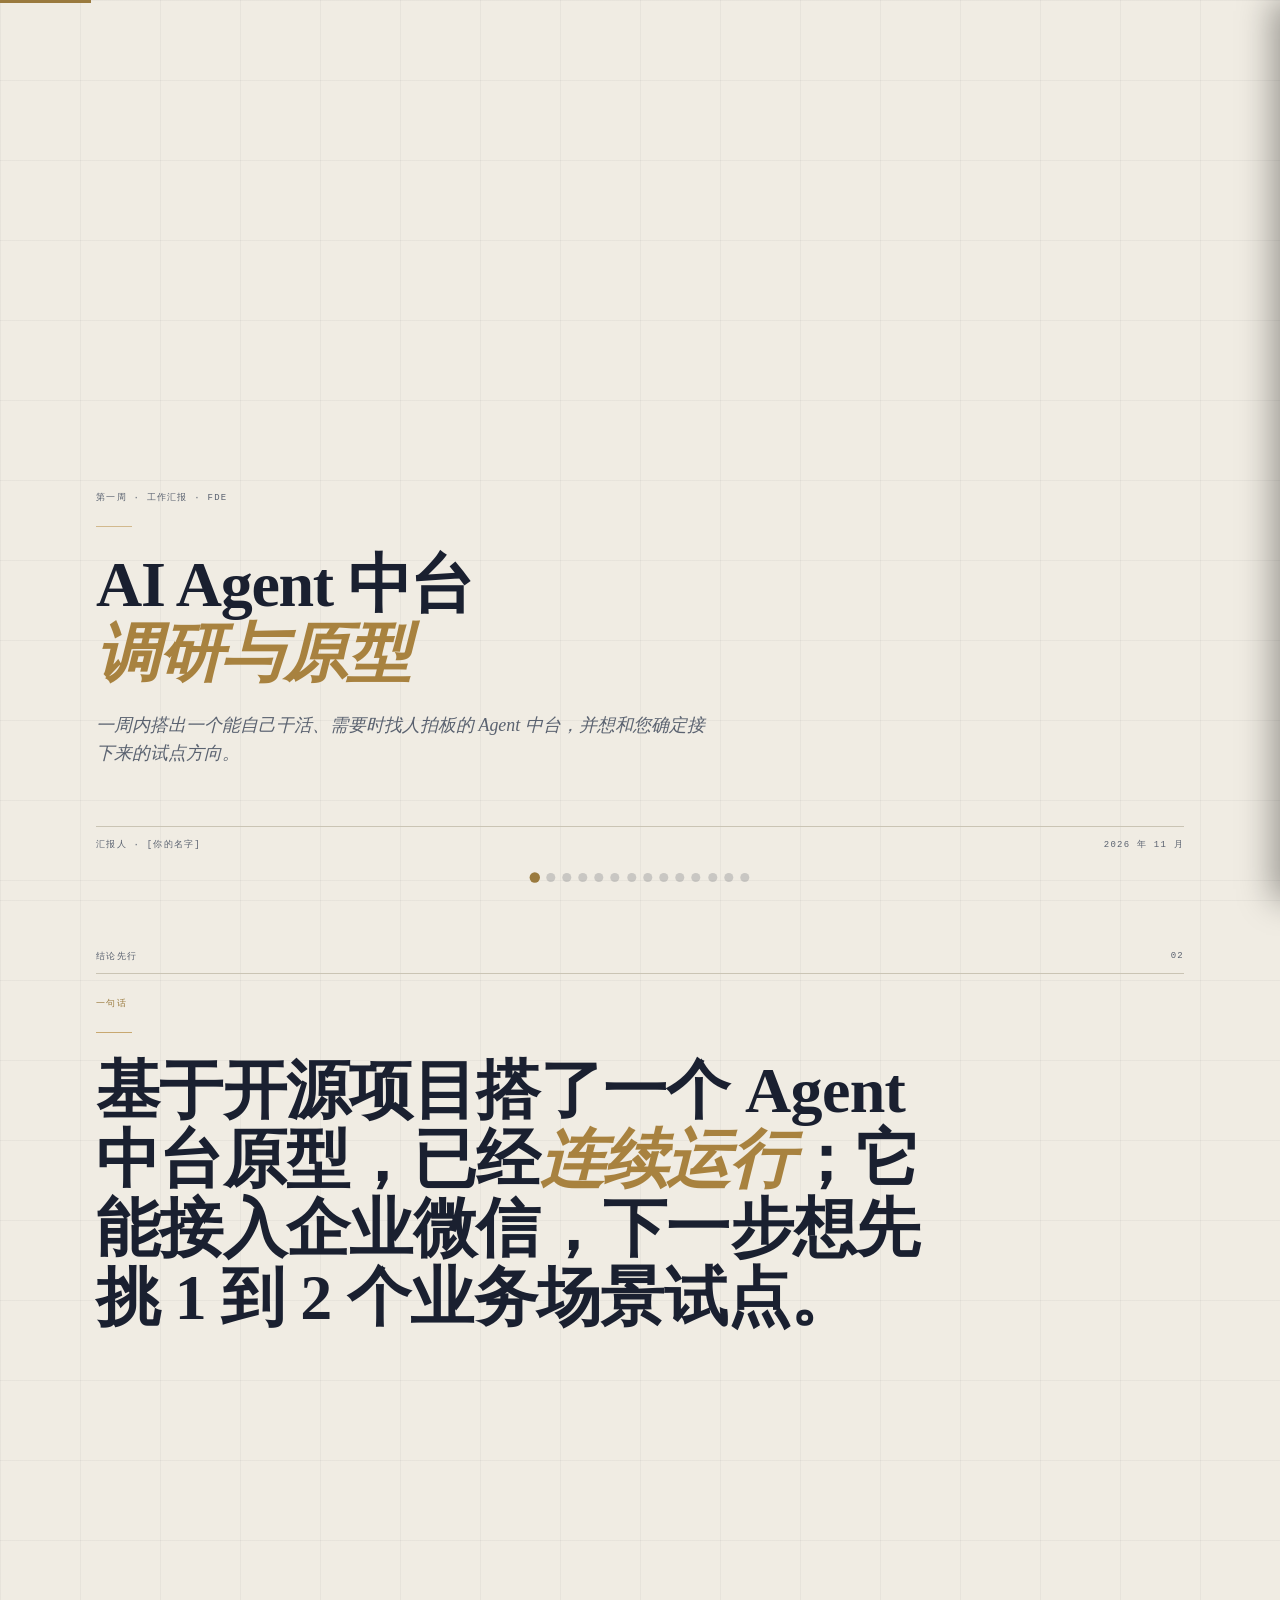
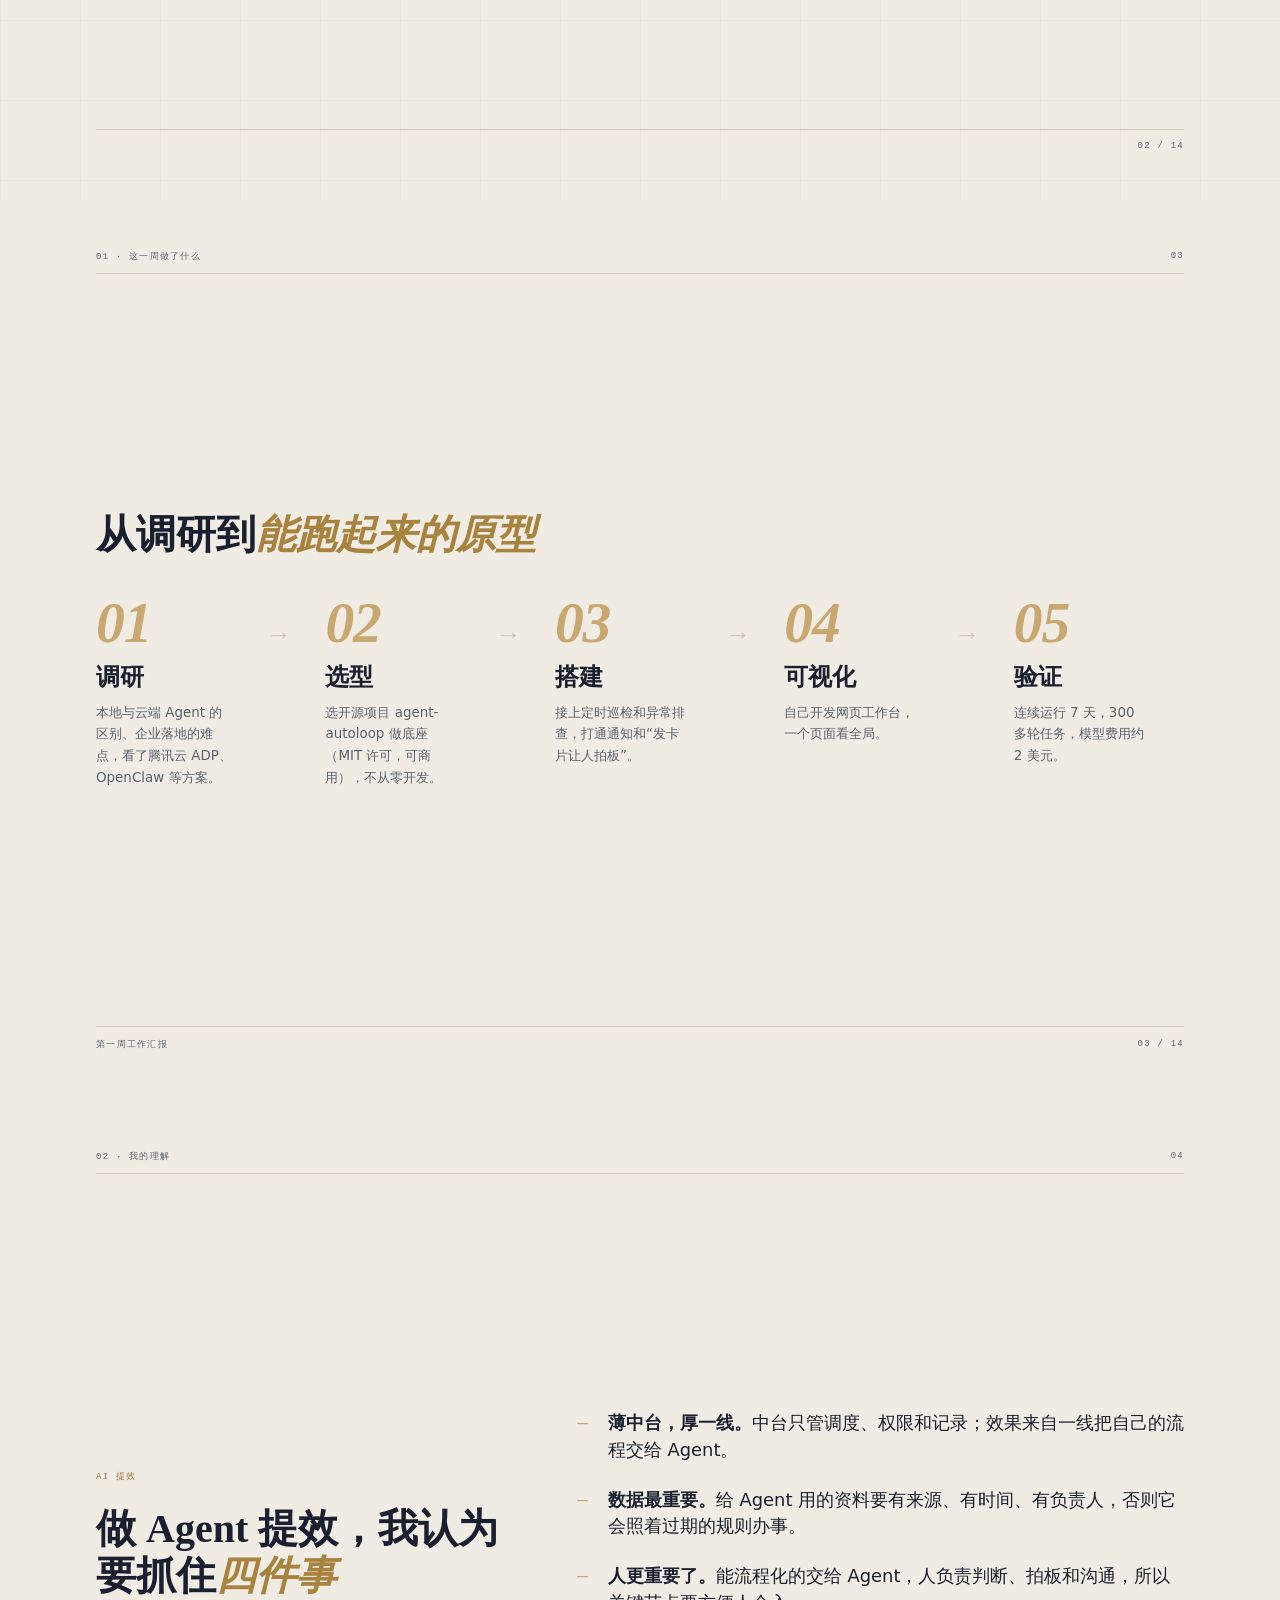
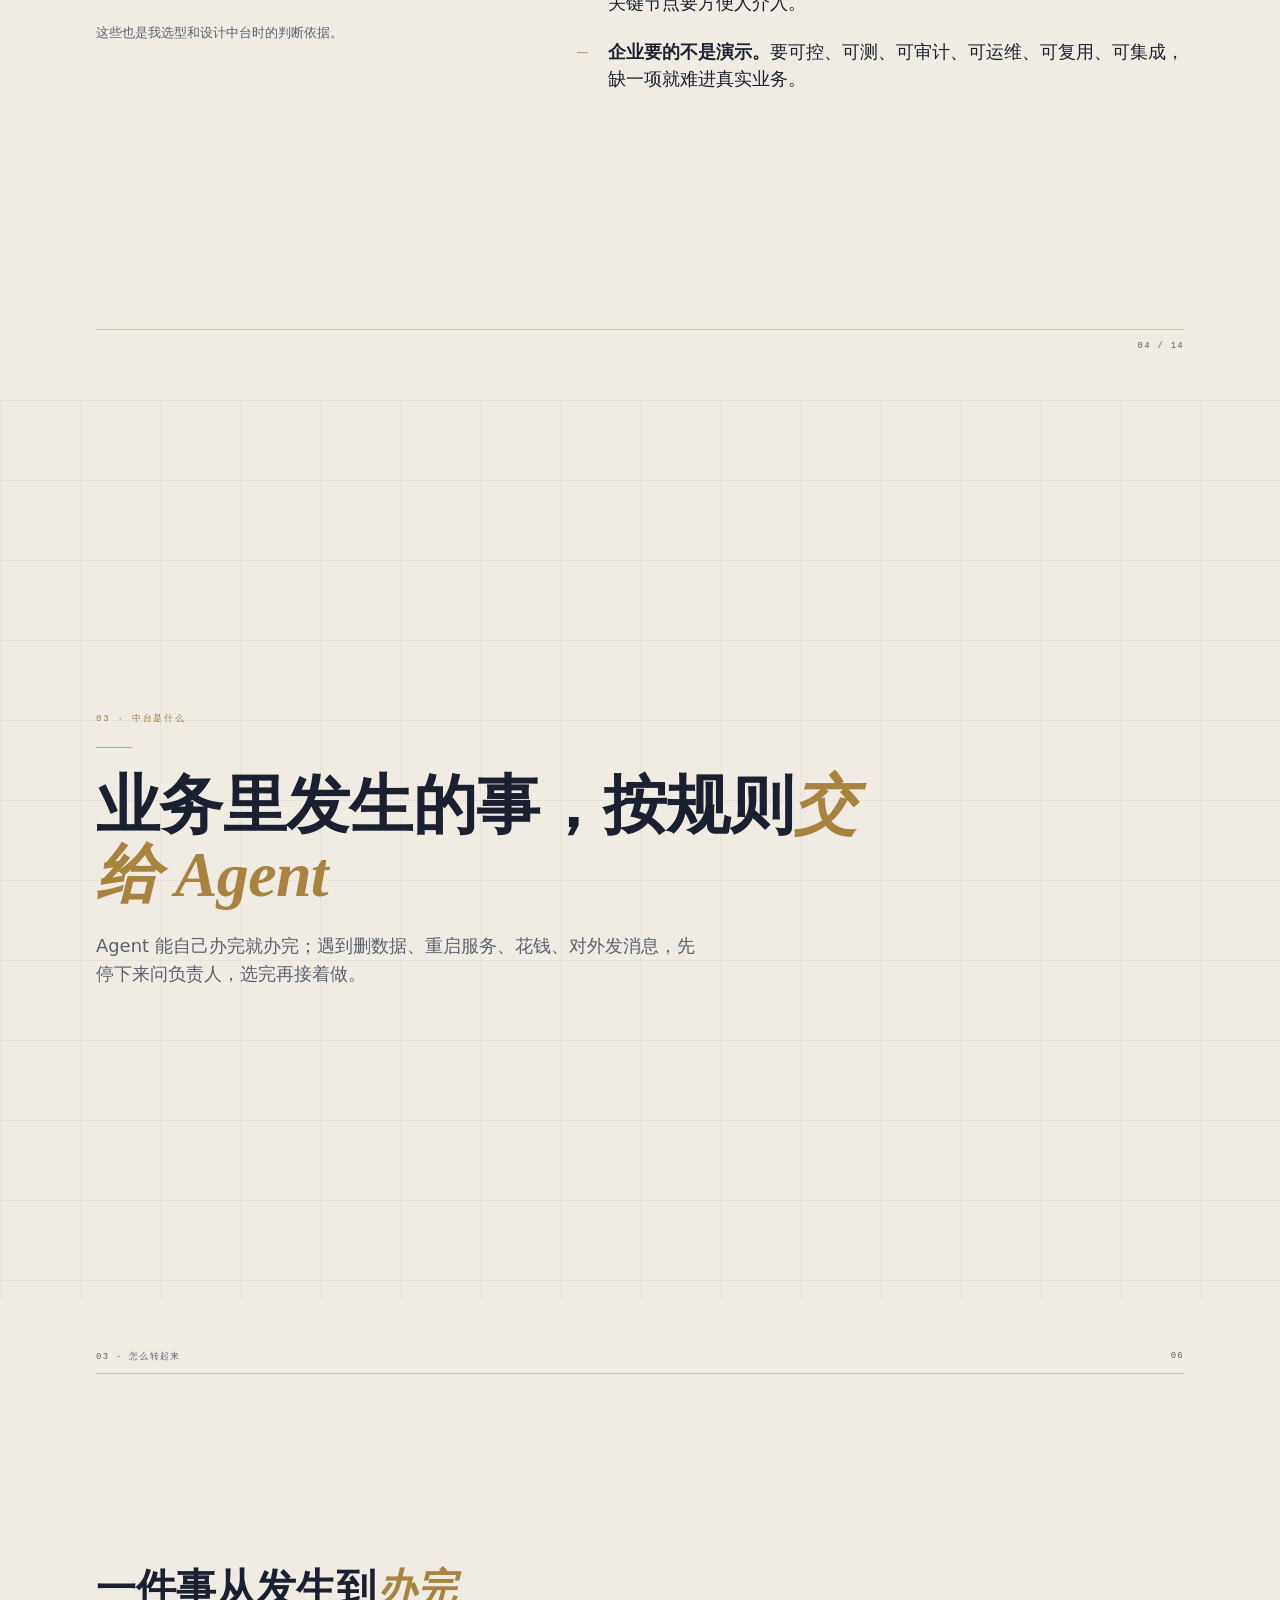
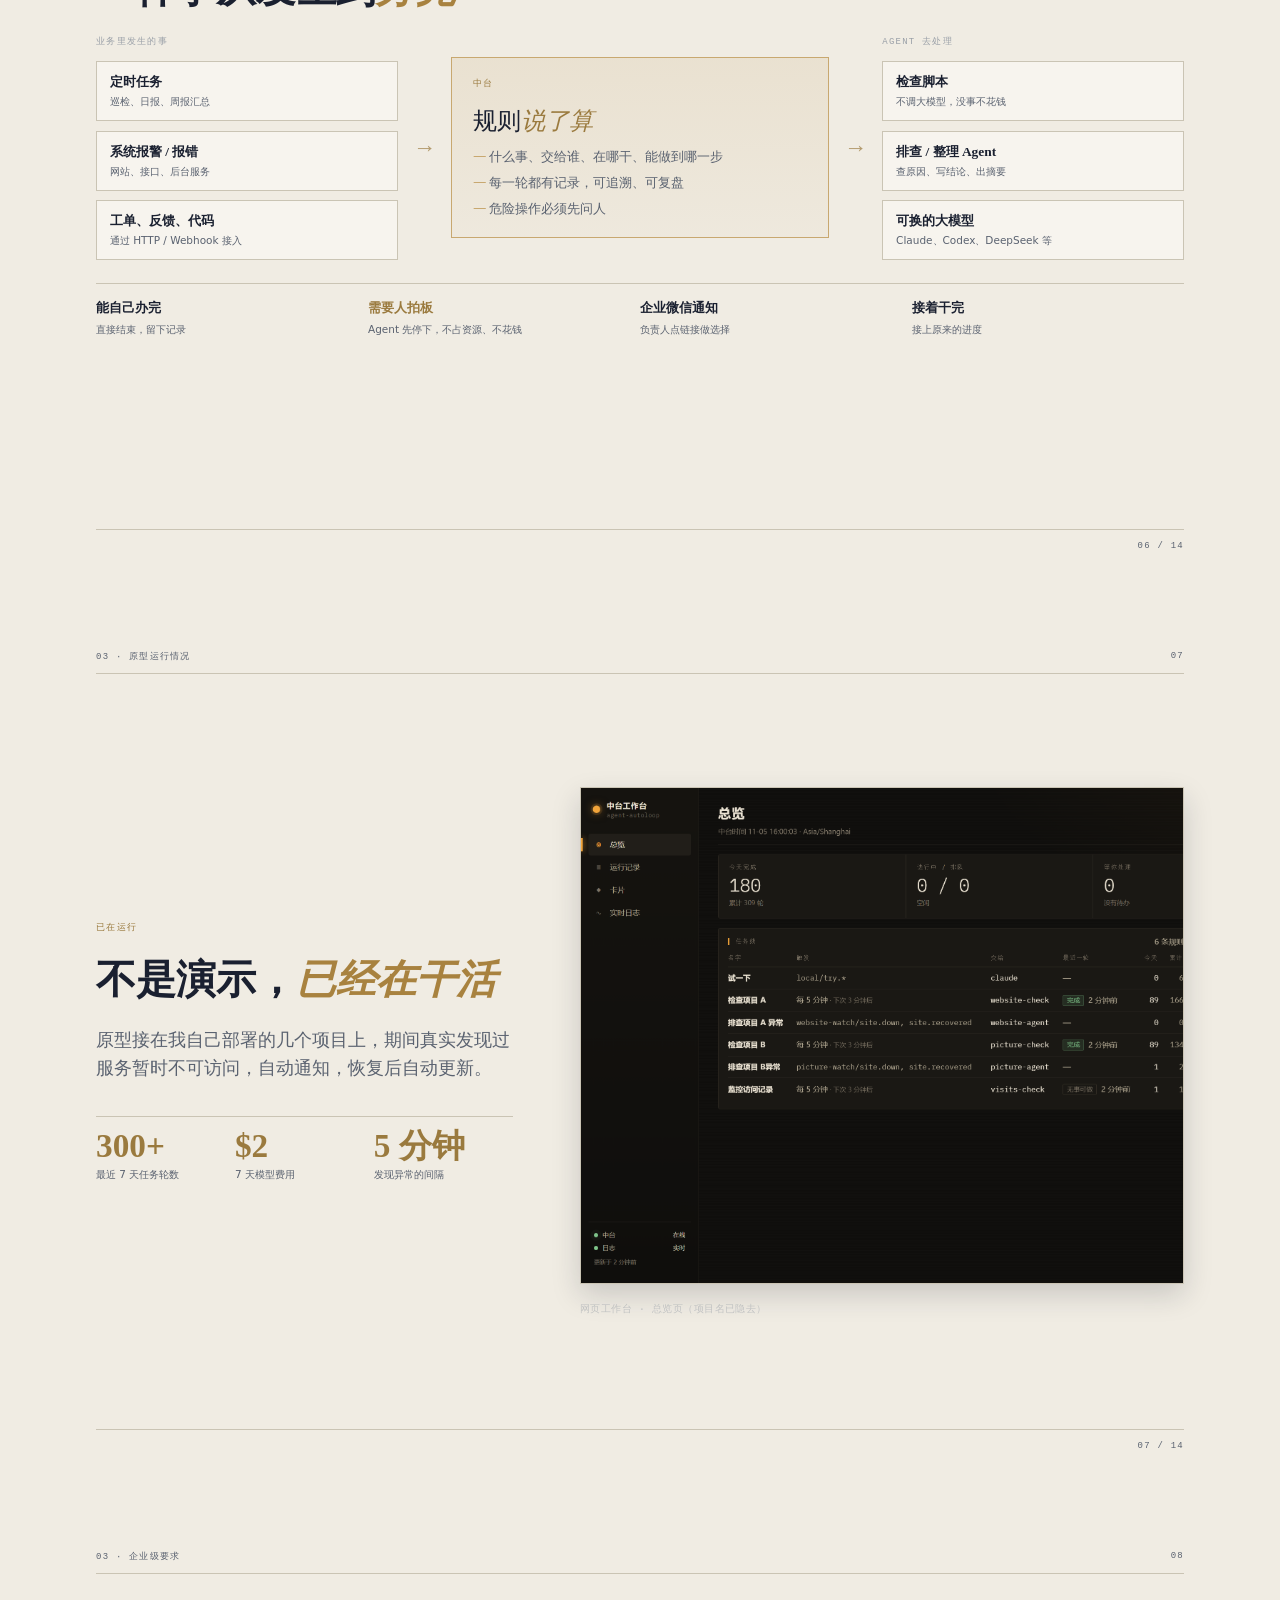
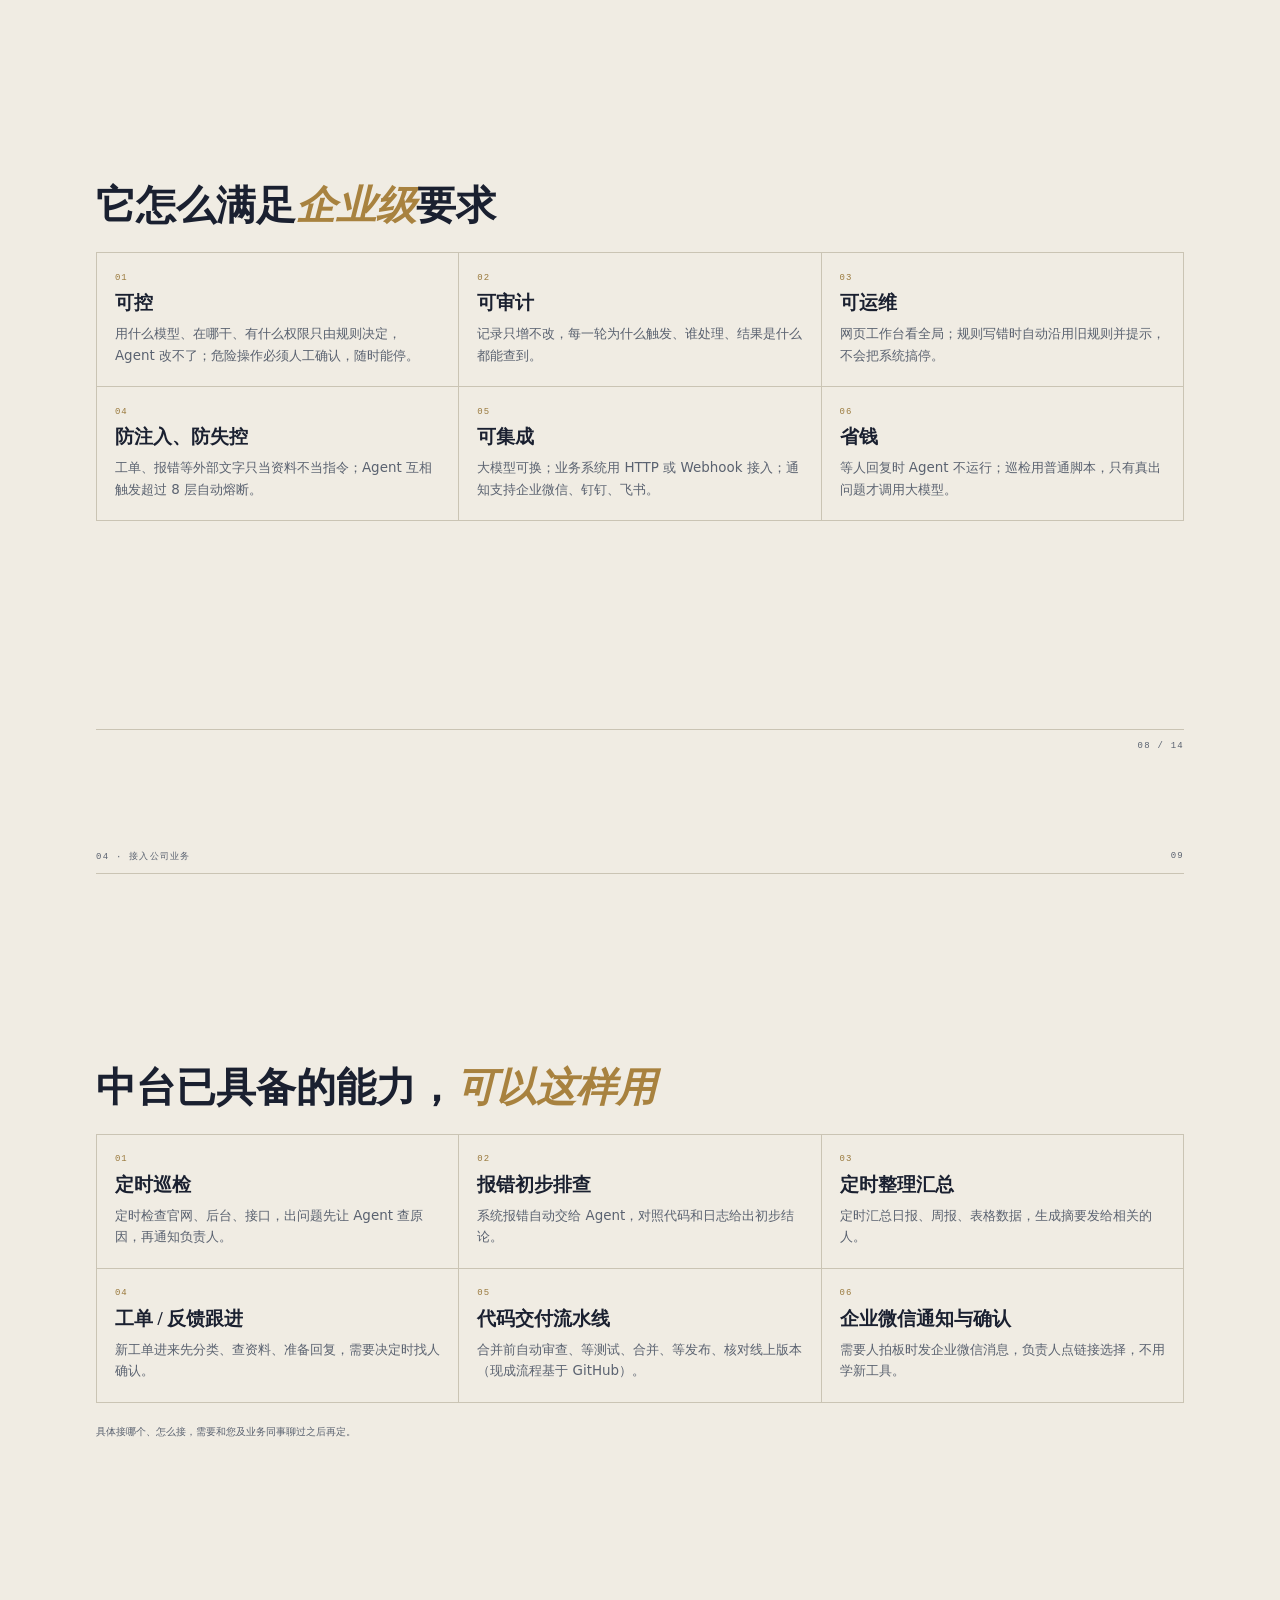
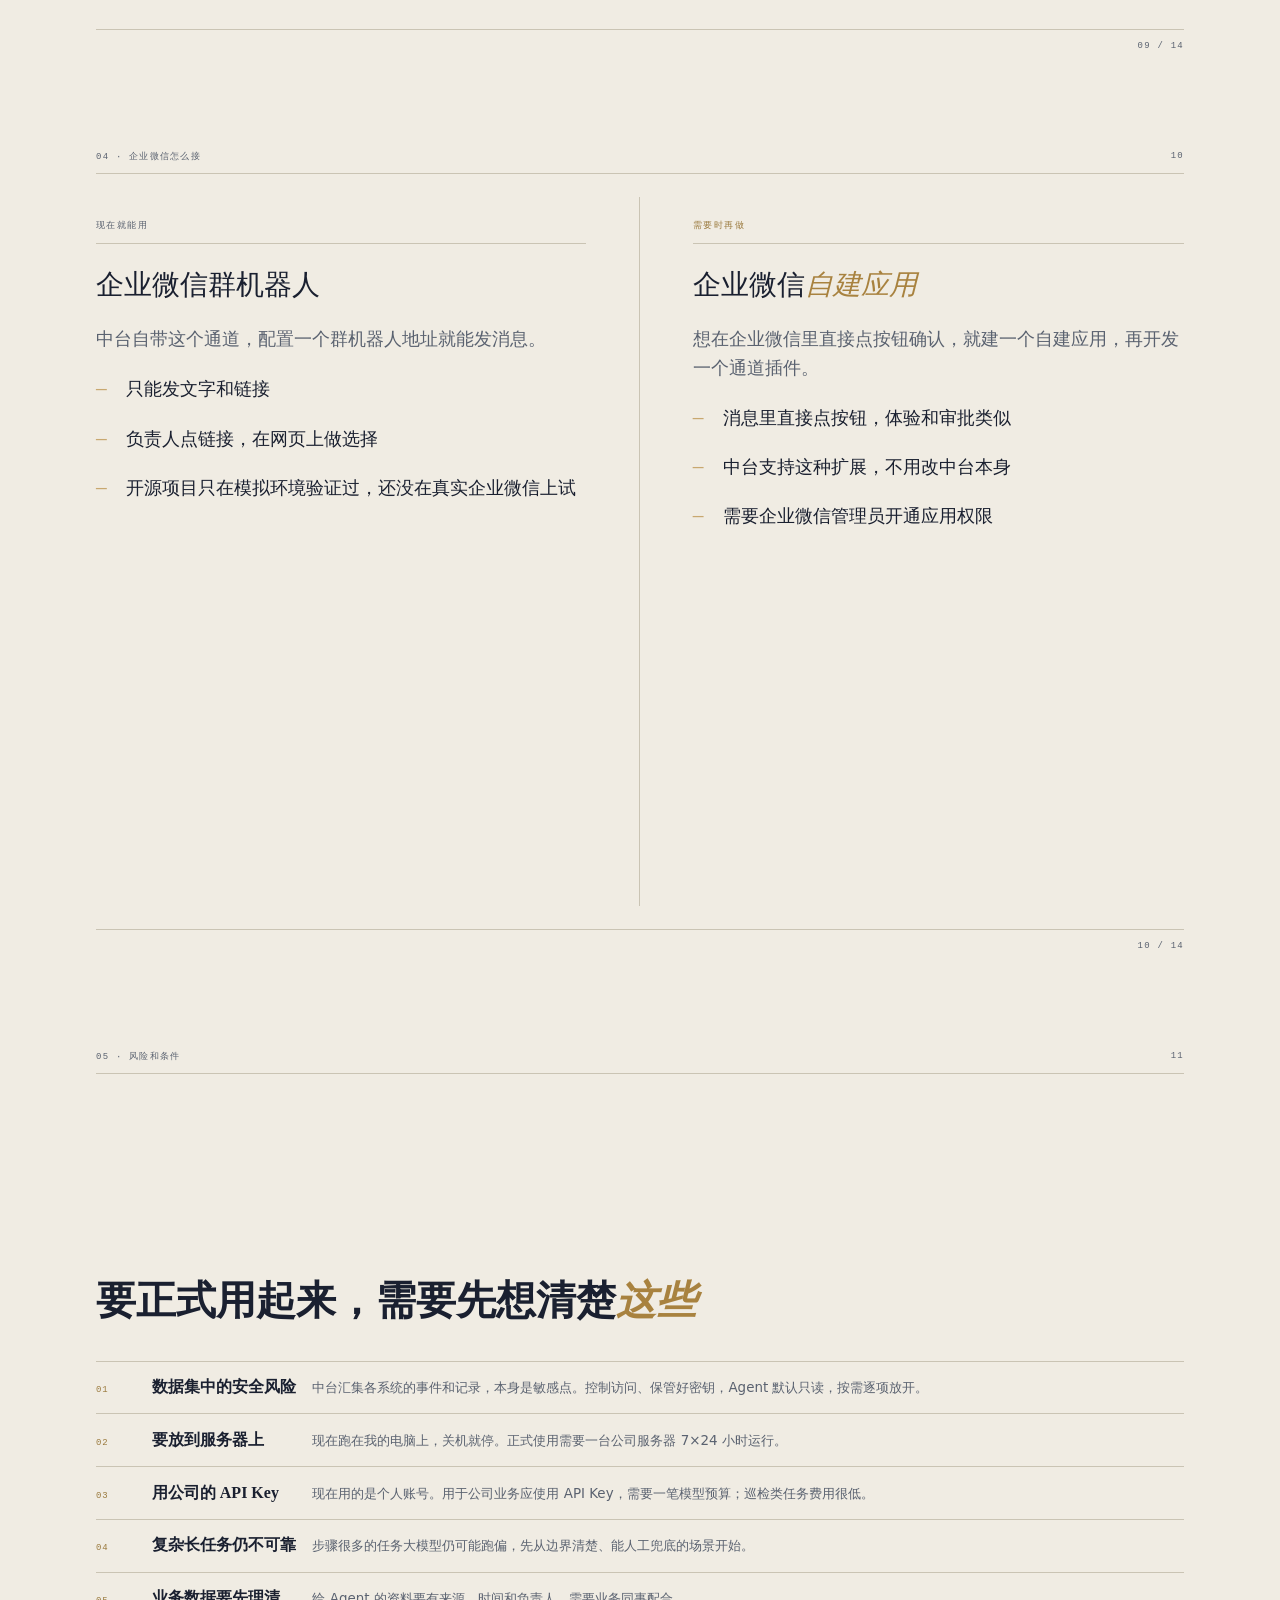
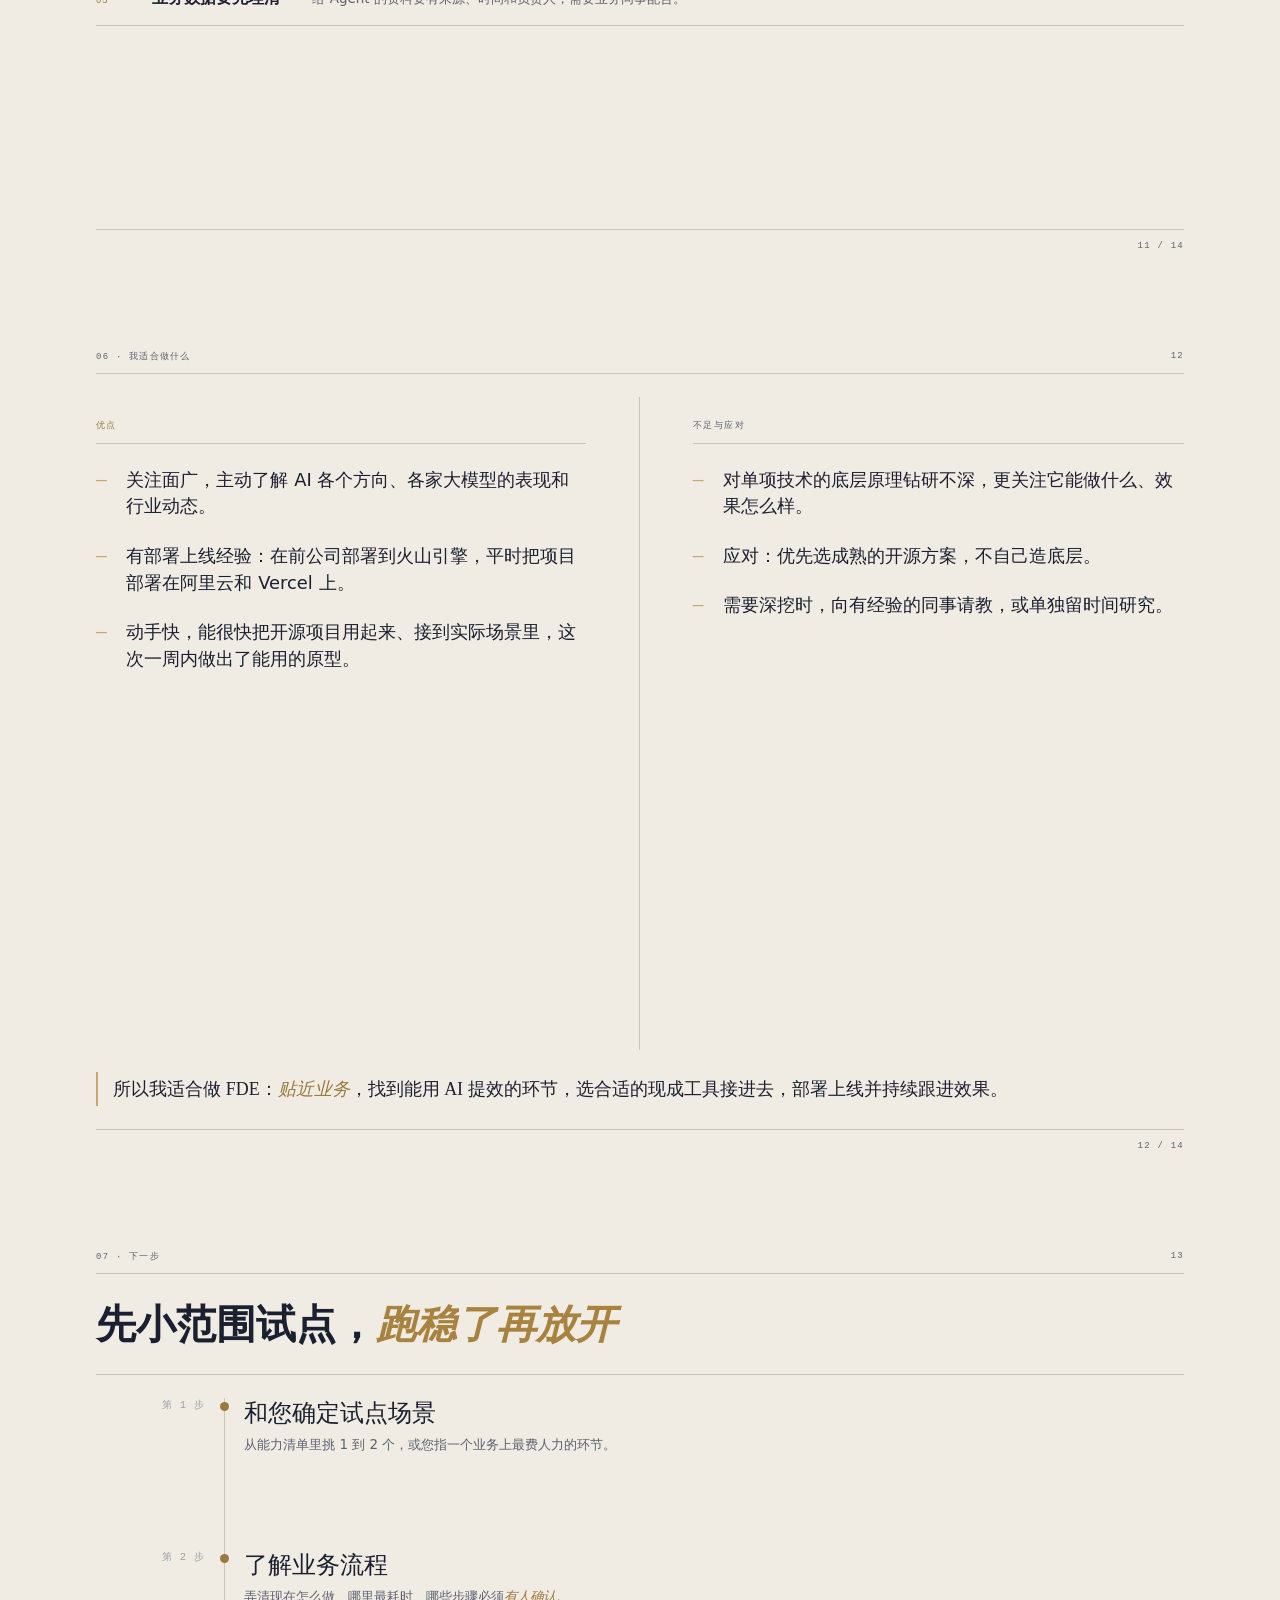
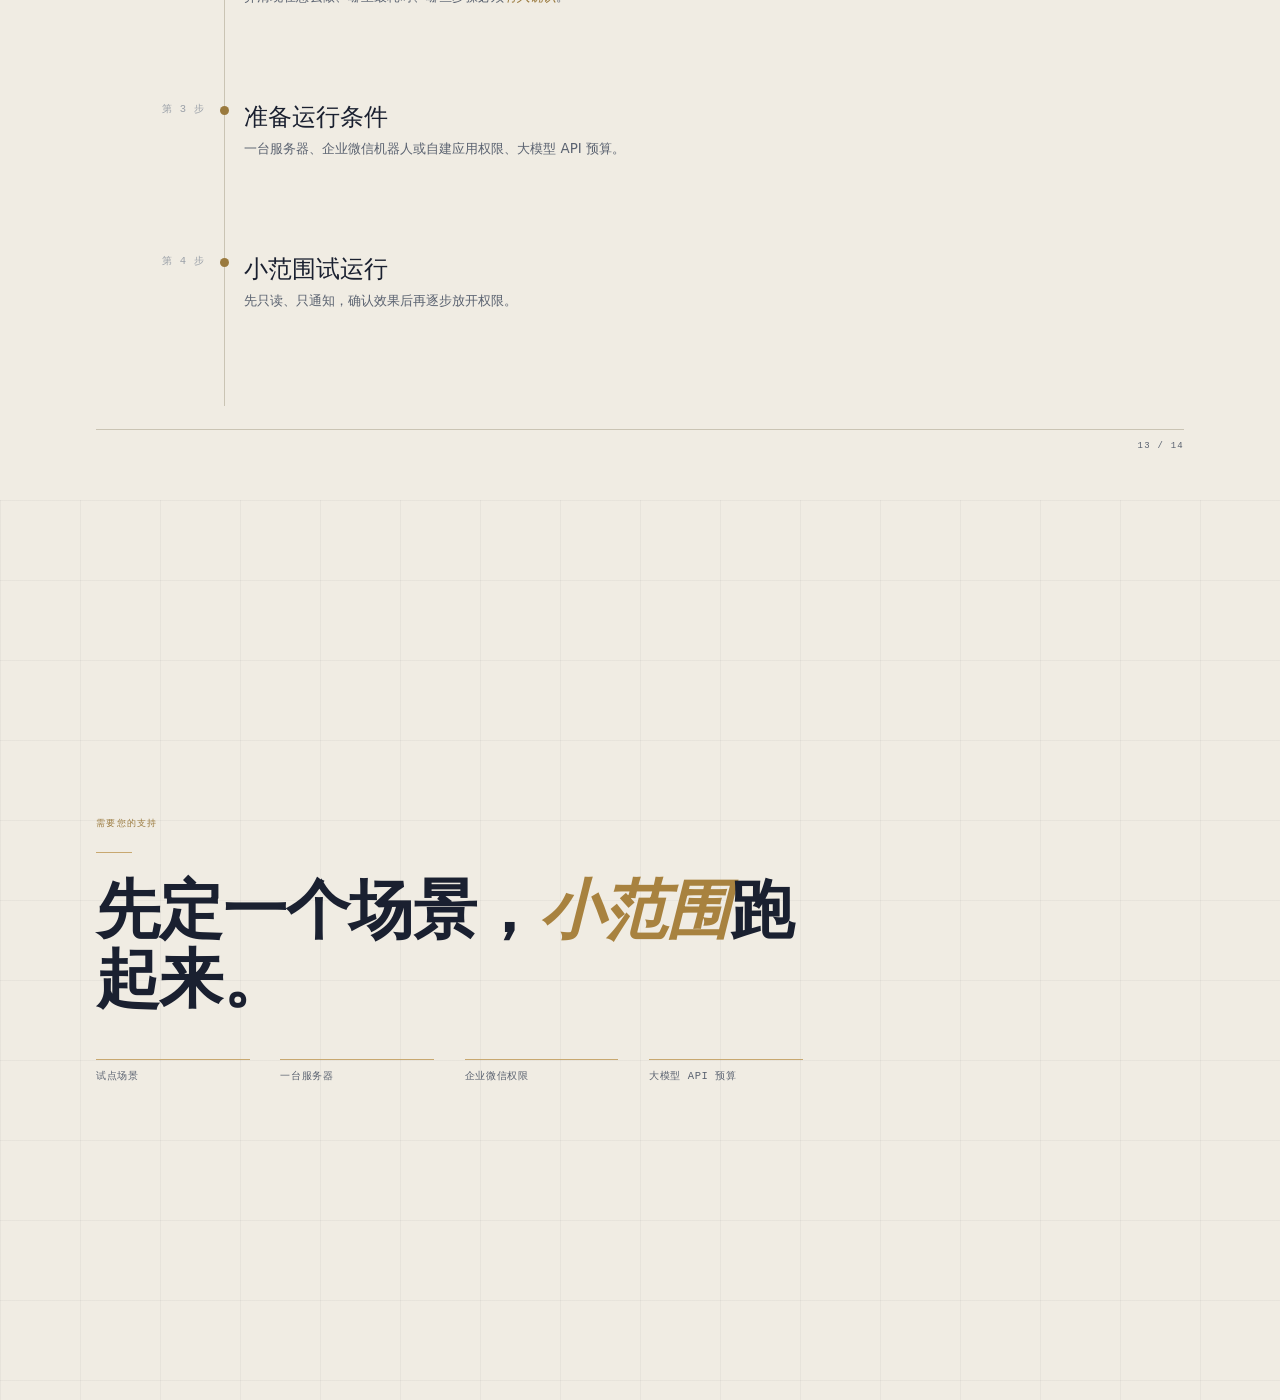
==== 2026-11-week1-agent-hub/index.html @ 01db87bb "第一周工作汇报：AI Agent 中台调研与原型 - 汇报幻灯片 14 页（Signal 风格、米白底），可在浏览器里直接编辑 - build.mjs 只读仓库内的模板和素材，按汇报目录生成 inde" ====
<!doctype html>
<html lang="zh-Hans" data-deck-id="week1-agent-hub-report" data-template-source="signal" data-template-edit-mode="slots" data-mobile-adaptation="desktop-default">
<head>

    <meta charset="UTF-8" />
    <meta name="viewport" content="width=device-width, initial-scale=1.0" />



    <!--
      Signal style uses four font families:
        1. Source Serif 4     — editorial serif for headlines, mixed roman + italic
        2. DM Sans            — clean grotesque for body, stats numbers
        3. IBM Plex Mono      — condensed mono labels, chrome, kickers
        4. Noto Serif SC / Noto Sans SC — Chinese fallbacks for every role
    -->


    <style>
      /* ╔══════════════════════════════════════════════════════════════════════╗
   ║  ZONE A · TOKENS  —  SIGNAL STYLE                                    ║
   ║                                                                      ║
   ║  Replace this block to change the visual style entirely.             ║
   ║  Every color, font, and size in this file reads from these vars.     ║
   ║  Never write raw hex values, font names, or px sizes outside here.   ║
   ╚══════════════════════════════════════════════════════════════════════╝ */
      :root {
        /* ── Palette ──────────────────────────────────────────────────────── */
        /* Dark navy: intelligence, authority, depth — the editorial tone */
        --c-bg: #1c2644;
        /* Slightly lighter navy for secondary dark surfaces */
        --c-bg-alt: #232f55;
        /* Warm cream: the light slide background, like aged paper */
        --c-bg-light: #f0ece3;
        /* Slightly cooler cream for secondary light surfaces */
        --c-bg-light-alt: #e6e0d4;

        /* Primary text on dark: warm off-white, never pure white */
        --c-fg: #e2dcd0;
        /* Secondary text on dark: muted blue-grey */
        --c-fg-2: #8a96a8;
        /* Tertiary / hint text on dark */
        --c-fg-3: #4e5a6e;
        /* Primary text on light: very dark navy near-black */
        --c-fg-light: #1a2030;
        /* Secondary text on light */
        --c-fg-light-2: #5a6270;
        /* Tertiary text on light */
        --c-fg-light-3: #9aa0a8;

        /* Accent: warm antique gold — the single hot colour; used for italic serif em */
        --c-accent: #c8a870;
        /* Dividers on dark: dark navy border */
        --c-border: #2e3d5c;
        /* Dividers on light: warm greige border */
        --c-border-light: #cac4b4;

        /* ── Typography ──────────────────────────────────────────────────── */
        /* Display + Heading: Source Serif 4 — editorial, authoritative.
           Mix roman and italic mid-sentence for the Signal look. */
        --f-display: "Source Serif 4", "Noto Serif SC", Georgia, serif;
        --f-heading: "Source Serif 4", "Noto Serif SC", Georgia, serif;
        /* Body: DM Sans — clean grotesque, steps back so the serif leads */
        --f-body: "DM Sans", "Noto Sans SC", system-ui, sans-serif;
        /* Mono: IBM Plex Mono — the condensed editorial timestamp */
        --f-mono: "IBM Plex Mono", "JetBrains Mono", monospace;

        /* ── Type Scale ───────────────────────────────────────────────────── */
        /* vw units keep all sizes proportional regardless of window width */
        --sz-display: 9.5vw; /* hero cover title — very large, commanding */
        --sz-h1: 5.2vw; /* chapter titles */
        --sz-h2: 3vw; /* slide headlines */
        --sz-h3: 1.9vw; /* sub-headlines, compare panel titles */
        --sz-lead: 1.4vw; /* lead paragraph */
        --sz-body: 1.05vw; /* body text, bullets */
        --sz-caption: 0.82vw; /* captions, footnotes */
        --sz-label: 0.7vw; /* chrome, kickers, tags, mono metadata */

        /* ── Spacing ─────────────────────────────────────────────────────── */
        --pad-x: 7.5vw; /* horizontal slide padding */
        --pad-y: 5.5vh; /* vertical slide padding */
        --gap-lg: 4vh; /* between major content sections */
        --gap-md: 2.5vh; /* between related elements */
        --gap-sm: 1.2vh; /* between tightly coupled elements */

        /* ── Motion ──────────────────────────────────────────────────────── */
        /* Slide pan: sharp in, sharp out — deliberate, not springy */
        --ease-slide: cubic-bezier(0.77, 0, 0.175, 1);
        --dur-slide: 0.85s;
        /* Element entrance: spring-y ease-out for content reveals */
        --ease-enter: cubic-bezier(0.16, 1, 0.3, 1);
        --dur-enter: 0.65s;
      }

      /* ╔══════════════════════════════════════════════════════════════════════╗
   ║  ZONE B · ENGINE — DO NOT MODIFY                                     ║
   ║                                                                      ║
   ║  Layout engine, transitions, animation system, navigation.           ║
   ║  Touching this breaks the mechanics.                                 ║
   ╚══════════════════════════════════════════════════════════════════════╝ */

      *,
      *::before,
      *::after {
        box-sizing: border-box;
        margin: 0;
        padding: 0;
      }
      html,
      body {
        width: 100%;
        height: 100%;
        overflow: hidden;
        background: var(--c-bg);
        -webkit-font-smoothing: antialiased;
      }

      /* Deck container — all slides sit side by side in one horizontal strip */
      #deck {
        display: flex;
        height: 100vh;
        transition: transform var(--dur-slide) var(--ease-slide);
        will-change: transform;
      }

      /* Slide base — each slide occupies exactly one full viewport */
      .slide {
        flex: 0 0 100vw;
        width: 100vw;
        height: 100vh;
        position: relative;
        padding: var(--pad-y) var(--pad-x);
        display: grid;
        grid-template-rows: auto 1fr auto;
        overflow: hidden;
      }
      .slide-body {
        min-height: 0;
      }

      /* Slide themes */
      .slide.dark {
        background: var(--c-bg);
        color: var(--c-fg);
      }
      .slide.light {
        background: var(--c-bg-light);
        color: var(--c-fg-light);
      }

      /* ── Animation system ─────────────────────────────────────────────── */
      /* Elements start invisible; become visible only when slide is active */
      [data-anim] {
        opacity: 0;
      }
      .slide.is-active [data-anim] {
        animation-duration: var(--dur-enter);
        animation-timing-function: var(--ease-enter);
        animation-fill-mode: forwards;
      }
      .slide.is-active [data-anim="fade-up"] {
        animation-name: kFadeUp;
      }
      .slide.is-active [data-anim="fade-in"] {
        animation-name: kFadeIn;
      }
      .slide.is-active [data-anim="reveal-right"] {
        animation-name: kRevealRight;
      }
      .slide.is-active [data-anim="reveal-left"] {
        animation-name: kRevealLeft;
      }
      .slide.is-active [data-anim="scale-in"] {
        animation-name: kScaleIn;
      }

      /* Staggered delays via data-delay attribute (0–6) */
      [data-delay="0"] {
        animation-delay: 0s;
      }
      [data-delay="1"] {
        animation-delay: 0.08s;
      }
      [data-delay="2"] {
        animation-delay: 0.18s;
      }
      [data-delay="3"] {
        animation-delay: 0.3s;
      }
      [data-delay="4"] {
        animation-delay: 0.44s;
      }
      [data-delay="5"] {
        animation-delay: 0.6s;
      }
      [data-delay="6"] {
        animation-delay: 0.78s;
      }

      @keyframes kFadeUp {
        from {
          opacity: 0;
          transform: translateY(28px);
        }
        to {
          opacity: 1;
          transform: none;
        }
      }
      @keyframes kFadeIn {
        from {
          opacity: 0;
        }
        to {
          opacity: 1;
        }
      }
      @keyframes kRevealRight {
        from {
          clip-path: inset(0 100% 0 0);
          opacity: 1;
        }
        to {
          clip-path: inset(0 0% 0 0);
          opacity: 1;
        }
      }
      @keyframes kRevealLeft {
        from {
          clip-path: inset(0 0 0 100%);
          opacity: 1;
        }
        to {
          clip-path: inset(0 0 0 0%);
          opacity: 1;
        }
      }
      @keyframes kScaleIn {
        from {
          opacity: 0;
          transform: scale(0.94);
        }
        to {
          opacity: 1;
          transform: none;
        }
      }

      /* ── Navigation UI ───────────────────────────────────────────────── */
      #nav-dots {
        position: fixed;
        bottom: 24px;
        left: 50%;
        transform: translateX(-50%);
        display: flex;
        gap: 7px;
        z-index: 100;
      }
      .nav-dot {
        width: 5px;
        height: 5px;
        border-radius: 50%;
        border: none;
        background: rgba(255, 255, 255, 0.22);
        cursor: pointer;
        transition:
          background 0.3s,
          transform 0.3s;
        padding: 0;
      }
      .nav-dot.is-active {
        background: rgba(255, 255, 255, 0.8);
        transform: scale(1.4);
      }

      #slide-counter {
        position: fixed;
        bottom: 20px;
        right: 28px;
        font-family: var(--f-mono);
        font-size: 10px;
        letter-spacing: 0.12em;
        color: rgba(255, 255, 255, 0.25);
        z-index: 100;
        user-select: none;
      }

      /* ╔══════════════════════════════════════════════════════════════════════╗
   ║  ZONE C · TYPOGRAPHY                                                 ║
   ╚══════════════════════════════════════════════════════════════════════╝ */

      .display {
        font-family: var(--f-display);
        font-size: var(--sz-display);
        font-weight: 700;
        line-height: 0.96;
        letter-spacing: -0.02em;
      }
      .h1 {
        font-family: var(--f-heading);
        font-size: var(--sz-h1);
        font-weight: 600;
        line-height: 1.08;
        letter-spacing: -0.01em;
      }
      .h2 {
        font-family: var(--f-heading);
        font-size: var(--sz-h2);
        font-weight: 600;
        line-height: 1.18;
      }
      .h3 {
        font-family: var(--f-heading);
        font-size: var(--sz-h3);
        font-weight: 500;
        line-height: 1.3;
      }
      .lead {
        font-family: var(--f-body);
        font-size: var(--sz-lead);
        font-weight: 400;
        line-height: 1.58;
      }
      .body {
        font-family: var(--f-body);
        font-size: var(--sz-body);
        font-weight: 400;
        line-height: 1.65;
      }
      .caption {
        font-family: var(--f-body);
        font-size: var(--sz-caption);
        font-weight: 400;
        line-height: 1.5;
      }
      .label {
        font-family: var(--f-mono);
        font-size: var(--sz-label);
        font-weight: 500;
        letter-spacing: 0.14em;
        text-transform: uppercase;
      }

      /* Signal signature: italic serif in accent gold for em tags inside headings */
      .display em,
      .h1 em,
      .h2 em,
      .h3 em {
        font-style: italic;
        color: var(--c-accent);
      }
      .lead em {
        font-style: italic;
        color: var(--c-accent);
        font-family: var(--f-heading);
      }

      .dark .muted {
        color: var(--c-fg-2);
      }
      .light .muted {
        color: var(--c-fg-light-2);
      }
      .accent {
        color: var(--c-accent);
      }

      /* ╔══════════════════════════════════════════════════════════════════════╗
   ║  ZONE D · CHROME + GRID TEXTURE                                      ║
   ╚══════════════════════════════════════════════════════════════════════╝ */

      /* Subtle grid overlay — the Signal visual fingerprint */
      .slide.dark::before {
        content: "";
        position: absolute;
        inset: 0;
        background-image:
          linear-gradient(rgba(255, 255, 255, 0.03) 1px, transparent 1px),
          linear-gradient(90deg, rgba(255, 255, 255, 0.03) 1px, transparent 1px);
        background-size: 80px 80px;
        pointer-events: none;
        z-index: 0;
      }
      .slide.dark > * {
        position: relative;
        z-index: 1;
      }

      /* Chrome (top bar) and footer */
      .slide-chrome,
      .slide-foot {
        display: flex;
        justify-content: space-between;
        align-items: center;
      }
      .slide-chrome {
        padding-bottom: var(--gap-sm);
        border-bottom: 1px solid var(--c-border);
        margin-bottom: var(--gap-md);
      }
      .slide-foot {
        padding-top: var(--gap-sm);
        border-top: 1px solid var(--c-border);
        margin-top: var(--gap-md);
      }
      .light .slide-chrome,
      .light .slide-foot {
        border-color: var(--c-border-light);
      }

      /* Special layouts that don't use chrome/foot */
      .slide--cover .slide-chrome,
      .slide--cover .slide-foot,
      .slide--chapter .slide-chrome,
      .slide--chapter .slide-foot,
      .slide--quote .slide-chrome,
      .slide--quote .slide-foot,
      .slide--end .slide-chrome,
      .slide--end .slide-foot {
        display: none;
      }

      /* ╔══════════════════════════════════════════════════════════════════════╗
   ║  ZONE E · LAYOUT PATTERNS                                            ║
   ╚══════════════════════════════════════════════════════════════════════╝ */

      /* 1. COVER ─────────────────────────────────────────────────────────── */
      .slide--cover {
        display: flex;
        flex-direction: column;
        justify-content: flex-end;
      }
      .cover-body {
        display: flex;
        flex-direction: column;
        flex: 1;
        justify-content: flex-end;
        gap: var(--gap-md);
      }
      .cover-meta {
        display: flex;
        justify-content: space-between;
        align-items: flex-end;
        margin-top: var(--gap-lg);
        padding-top: var(--gap-sm);
        border-top: 1px solid var(--c-border);
      }
      .light .cover-meta {
        border-color: var(--c-border-light);
      }

      /* 2. CHAPTER ────────────────────────────────────────────────────────── */
      .slide--chapter {
        display: flex;
        flex-direction: column;
        justify-content: center;
      }
      .chapter-num {
        font-family: var(--f-mono);
        font-size: var(--sz-label);
        letter-spacing: 0.2em;
        text-transform: uppercase;
        color: var(--c-accent);
        margin-bottom: var(--gap-md);
      }
      .chapter-rule {
        width: 36px;
        height: 1px;
        background: var(--c-accent);
        margin-bottom: var(--gap-md);
      }

      /* 3. STATEMENT ──────────────────────────────────────────────────────── */
      .slide--statement .statement-body {
        display: flex;
        flex-direction: column;
        justify-content: center;
        gap: var(--gap-md);
      }

      /* 4. SPLIT ──────────────────────────────────────────────────────────── */
      .slide--split .slide-body {
        display: grid;
        grid-template-columns: 1fr 1fr;
        gap: calc(var(--pad-x) * 0.7);
        align-items: center;
      }
      .split-text {
        display: flex;
        flex-direction: column;
        gap: var(--gap-md);
      }
      .split-image {
        display: flex;
        flex-direction: column;
        gap: var(--gap-sm);
      }
      .split-image img {
        width: 100%;
        height: 55vh;
        object-fit: cover;
        display: block;
      }

      /* 5. STATS ───────────────────────────────────────────────────────────── */
      .slide--stats .slide-body {
        display: flex;
        flex-direction: column;
        justify-content: center;
        gap: var(--gap-lg);
      }
      .stats-grid {
        display: grid;
        grid-template-columns: repeat(3, 1fr);
        gap: 0;
      }
      .stats-grid.cols-4 {
        grid-template-columns: repeat(4, 1fr);
      }
      .stat-card {
        display: flex;
        flex-direction: column;
        gap: var(--gap-sm);
        padding: var(--gap-md) var(--gap-md) var(--gap-md) 0;
        border-top: 1px solid var(--c-border);
      }
      .light .stat-card {
        border-color: var(--c-border-light);
      }
      .stat-value {
        font-family: var(--f-display);
        font-size: 5.5vw;
        font-weight: 600;
        line-height: 1;
        color: var(--c-accent);
        letter-spacing: -0.02em;
      }
      .stat-label {
        font-family: var(--f-body);
        font-size: var(--sz-body);
        line-height: 1.5;
      }
      .stat-note {
        font-family: var(--f-mono);
        font-size: var(--sz-caption);
        letter-spacing: 0.05em;
        color: var(--c-fg-3);
      }
      .light .stat-note {
        color: var(--c-fg-light-3);
      }

      /* 6. QUOTE ───────────────────────────────────────────────────────────── */
      .slide--quote {
        display: flex;
        flex-direction: column;
        justify-content: center;
        padding: calc(var(--pad-y) * 1.2) calc(var(--pad-x) * 1.1);
      }
      .quote-mark {
        font-family: var(--f-display);
        font-size: 8vw;
        line-height: 0.6;
        color: var(--c-accent);
        margin-bottom: var(--gap-md);
        font-weight: 300;
      }
      .quote-text {
        font-family: var(--f-display);
        font-size: 3.6vw;
        font-weight: 400;
        line-height: 1.28;
        letter-spacing: -0.01em;
        max-width: 78%;
        margin-bottom: var(--gap-lg);
        font-style: italic;
      }
      .quote-attr {
        display: flex;
        flex-direction: column;
        gap: 0.4vh;
      }

      /* 7. LIST ────────────────────────────────────────────────────────────── */
      .slide--list .slide-body {
        display: grid;
        grid-template-columns: 2fr 3fr;
        gap: calc(var(--pad-x) * 0.8);
        align-items: center;
      }
      .list-head {
        display: flex;
        flex-direction: column;
        gap: var(--gap-md);
        padding-top: var(--gap-sm);
      }
      .bullet-list {
        list-style: none;
        display: flex;
        flex-direction: column;
        gap: var(--gap-md);
      }
      .bullet-list li {
        display: grid;
        grid-template-columns: 1.2em 1fr;
        gap: 0.5em;
        font-family: var(--f-body);
        font-size: var(--sz-lead);
        line-height: 1.5;
      }
      .bullet-list li::before {
        content: "—";
        color: var(--c-accent);
        font-family: var(--f-mono);
      }
      .dark .bullet-list li {
        color: var(--c-fg);
      }
      .light .bullet-list li {
        color: var(--c-fg-light);
      }

      /* 8. COMPARE ─────────────────────────────────────────────────────────── */
      .slide--compare .slide-body {
        display: grid;
        grid-template-columns: 1fr 1fr;
        height: 100%;
      }
      .compare-panel {
        display: flex;
        flex-direction: column;
        gap: var(--gap-md);
        padding: var(--gap-md) 0;
      }
      .compare-panel.left {
        padding-right: calc(var(--pad-x) * 0.55);
        border-right: 1px solid var(--c-border);
      }
      .compare-panel.right {
        padding-left: calc(var(--pad-x) * 0.55);
      }
      .light .compare-panel.left {
        border-color: var(--c-border-light);
      }
      .compare-label {
        font-family: var(--f-mono);
        font-size: var(--sz-label);
        letter-spacing: 0.16em;
        text-transform: uppercase;
        padding-bottom: var(--gap-sm);
        border-bottom: 1px solid var(--c-border);
      }
      .compare-label.after {
        color: var(--c-accent);
      }
      .light .compare-label {
        border-color: var(--c-border-light);
      }

      /* 9. END ─────────────────────────────────────────────────────────────── */
      .slide--end {
        display: flex;
        flex-direction: column;
        justify-content: center;
        gap: var(--gap-md);
      }

      /* 10. EDITORIAL — Editorial newsletter style ─────────────────── */
      .slide--editorial {
        grid-template-rows: auto auto auto 1fr auto;
      }
      .editorial-stamp {
        font-family: var(--f-mono);
        font-size: var(--sz-label);
        letter-spacing: 0.22em;
        color: var(--c-fg-3);
      }
      .editorial-stamp .accent {
        color: var(--c-accent);
      }
      .editorial-hl {
        font-family: var(--f-heading);
        font-size: 2.75vw;
        font-weight: 600;
        line-height: 1.2;
        padding-bottom: var(--gap-md);
        border-bottom: 1px solid var(--c-border);
      }
      .editorial-hl em {
        font-style: italic;
        color: var(--c-accent);
      }
      .light .editorial-hl {
        border-color: var(--c-border-light);
      }

      /* Two-column layout */
      .editorial-cols {
        display: grid;
        grid-template-columns: 1.15fr 0.85fr;
        gap: 0;
        min-height: 0;
      }
      .editorial-col-left {
        padding-right: calc(var(--pad-x) * 0.38);
        border-right: 1px solid var(--c-border);
        display: flex;
        flex-direction: column;
      }
      .editorial-col-right {
        padding-left: calc(var(--pad-x) * 0.38);
        display: flex;
        flex-direction: column;
        gap: var(--gap-md);
      }
      .light .editorial-col-left {
        border-color: var(--c-border-light);
      }
      .editorial-col-head {
        font-family: var(--f-mono);
        font-size: var(--sz-label);
        letter-spacing: 0.18em;
        color: var(--c-fg-3);
        padding-bottom: var(--gap-sm);
        border-bottom: 1px solid var(--c-border);
        margin-bottom: var(--gap-sm);
      }
      .light .editorial-col-head {
        border-color: var(--c-border-light);
        color: var(--c-fg-light-3);
      }

      /* Date log in left column */
      .log-list {
        display: flex;
        flex-direction: column;
        gap: 1.4vh;
        flex: 1;
      }
      .log-row {
        display: grid;
        grid-template-columns: 5em 1fr;
        gap: 1em;
        align-items: baseline;
      }
      .log-dt {
        font-family: var(--f-mono);
        font-size: var(--sz-caption);
        letter-spacing: 0.1em;
        color: var(--c-fg-3);
        white-space: nowrap;
      }
      .log-dd {
        font-family: var(--f-body);
        font-size: var(--sz-body);
        line-height: 1.52;
      }
      .log-dd em {
        font-style: italic;
        color: var(--c-accent);
        font-family: var(--f-heading);
      }

      /* 2x2 mixed-font stat grid in right column */
      .stat-4 {
        display: grid;
        grid-template-columns: 1fr 1fr;
        gap: 0;
      }
      .stat-4-cell {
        border-top: 1px solid var(--c-border);
        padding: 1.2vh 0 1.5vh 0;
      }
      .stat-4-cell:nth-child(even) {
        border-left: 1px solid var(--c-border);
        padding-left: 1.8vh;
      }
      .light .stat-4-cell {
        border-color: var(--c-border-light);
      }
      /* Value: roman grotesque number (DM Sans 700) + italic serif suffix (Source Serif 4 italic) */
      .stat-4-val {
        font-family: var(--f-body);
        font-size: 2.5vw;
        font-weight: 700;
        line-height: 1;
        color: var(--c-fg);
        margin-bottom: 0.5vh;
        letter-spacing: -0.02em;
      }
      .stat-4-val em {
        font-family: var(--f-display);
        font-style: italic;
        color: var(--c-accent);
        font-weight: 600;
      }
      .stat-4-label {
        font-family: var(--f-mono);
        font-size: 0.62vw;
        letter-spacing: 0.07em;
        color: var(--c-fg-3);
        line-height: 1.4;
        text-transform: uppercase;
      }
      .light .stat-4-label {
        color: var(--c-fg-light-3);
      }

      /* Analysis line below columns */
      .editorial-analysis {
        font-family: var(--f-body);
        font-size: 0.88vw;
        line-height: 1.72;
        color: var(--c-fg-2);
        border-top: 1px solid var(--c-border);
        padding-top: var(--gap-sm);
      }
      .light .editorial-analysis {
        border-color: var(--c-border-light);
        color: var(--c-fg-light-2);
      }

      /* 11. DENSE — Two-column editorial text ─────────────────────────────── */
      .slide--dense {
        grid-template-rows: auto auto 1fr auto;
      }
      .dense-hl {
        font-family: var(--f-heading);
        font-size: 2.4vw;
        font-weight: 600;
        line-height: 1.2;
        padding-bottom: var(--gap-md);
        border-bottom: 1px solid var(--c-border);
        max-width: 88%;
      }
      .dense-hl em {
        font-style: italic;
        color: var(--c-accent);
      }
      .light .dense-hl {
        border-color: var(--c-border-light);
      }
      .dense-cols {
        display: grid;
        grid-template-columns: 1fr 1fr;
        gap: calc(var(--pad-x) * 0.45);
        padding-top: var(--gap-md);
        min-height: 0;
      }
      .dense-col h4 {
        font-family: var(--f-mono);
        font-size: var(--sz-label);
        letter-spacing: 0.16em;
        color: var(--c-fg-3);
        margin-bottom: var(--gap-sm);
        padding-bottom: var(--gap-sm);
        border-bottom: 1px solid var(--c-border);
      }
      .light .dense-col h4 {
        border-color: var(--c-border-light);
        color: var(--c-fg-light-3);
      }
      .dense-col p {
        font-family: var(--f-body);
        font-size: var(--sz-body);
        line-height: 1.72;
        color: var(--c-fg-2);
        margin-bottom: 1.4vh;
      }
      .light .dense-col p {
        color: var(--c-fg-light-2);
      }
      .dense-col p:last-child {
        margin-bottom: 0;
      }
      .dense-col p em {
        font-style: italic;
        color: var(--c-accent);
        font-family: var(--f-heading);
      }

      /* 12. FULLBLEED ──────────────────────────────────────────────────────── */
      .slide--fullbleed {
        padding: 0;
        display: block;
        position: relative;
      }
      .slide--fullbleed::before {
        display: none !important;
      }
      .fb-img {
        position: absolute;
        inset: 0;
        width: 100%;
        height: 100%;
        object-fit: cover;
        display: block;
      }
      .fb-content {
        position: absolute;
        bottom: 0;
        left: 0;
        right: 0;
        padding: var(--pad-y) var(--pad-x);
        background: linear-gradient(
          to bottom,
          transparent 0%,
          rgba(15, 20, 36, 0.9) 35%
        );
        display: flex;
        flex-direction: column;
        gap: var(--gap-sm);
      }

      /* ╔══════════════════════════════════════════════════════════════════════╗
   ║  ZONE F · COMPONENTS                                                 ║
   ╚══════════════════════════════════════════════════════════════════════╝ */

      /* Decorative rule lines */
      .rule {
        width: 36px;
        height: 1px;
        background: var(--c-accent);
      }
      .rule.full {
        width: 100%;
        background: var(--c-border);
      }
      .light .rule.full {
        background: var(--c-border-light);
      }

      /* Kicker label (above headlines) */
      .kicker {
        font-family: var(--f-mono);
        font-size: var(--sz-label);
        letter-spacing: 0.14em;
        text-transform: uppercase;
        color: var(--c-accent);
      }

      /* Outlined tag */
      .tag {
        display: inline-block;
        font-family: var(--f-mono);
        font-size: var(--sz-label);
        letter-spacing: 0.14em;
        text-transform: uppercase;
        color: var(--c-accent);
        border: 1px solid var(--c-accent);
        padding: 0.3em 0.8em;
        line-height: 1;
      }

      /* Image caption */
      .img-caption {
        font-family: var(--f-mono);
        font-size: var(--sz-caption);
        letter-spacing: 0.04em;
        opacity: 0.5;
        margin-top: 0.8vh;
      }
      /* ── CHART ─────────────────────────────────────────────────────────── */
      .slide--chart .slide-body {
        display: flex;
        flex-direction: column;
        gap: var(--gap-md);
        min-height: 0;
      }
      .chart-header {
        display: flex;
        justify-content: space-between;
        align-items: baseline;
        flex-shrink: 0;
      }
      .chart-wrapper {
        flex: 1;
        display: flex;
        flex-direction: column;
        justify-content: flex-end;
        min-height: 0;
      }
      .bar-track {
        height: 30vh;
        display: flex;
        align-items: flex-end;
        gap: 4vw;
        border-left: 1px solid var(--c-border);
        padding-left: 0.5vw;
      }
      .light .bar-track {
        border-color: var(--c-border-light);
      }
      .bar-col {
        flex: 1;
        display: flex;
        flex-direction: column;
        align-items: flex-start;
        justify-content: flex-end;
        gap: 1vh;
        height: 100%;
      }
      .bar-fill {
        width: 100%;
        background: var(--c-fg-3);
      }
      .bar-fill.accent {
        background: var(--c-accent);
      }
      .light .bar-fill {
        background: var(--c-fg-light-3);
      }
      .light .bar-fill.accent {
        background: var(--c-accent);
      }
      .bar-x-label {
        font-family: var(--f-mono);
        font-size: var(--sz-caption);
        letter-spacing: 0.1em;
        color: var(--c-fg-3);
        white-space: nowrap;
        text-transform: uppercase;
      }
      .light .bar-x-label {
        color: var(--c-fg-light-3);
      }
      .bar-val {
        font-family: var(--f-body);
        font-size: var(--sz-body);
        font-weight: 500;
        color: var(--c-fg-2);
      }
      .bar-val.hi {
        color: var(--c-accent);
        font-weight: 600;
      }
      .light .bar-val {
        color: var(--c-fg-light-2);
      }
      .chart-baseline {
        height: 1px;
        background: var(--c-border);
        flex-shrink: 0;
        margin-top: 1px;
      }
      .light .chart-baseline {
        background: var(--c-border-light);
      }
      .chart-source {
        flex-shrink: 0;
        font-family: var(--f-mono);
        font-size: var(--sz-caption);
        color: var(--c-fg-3);
        letter-spacing: 0.06em;
        margin-top: var(--gap-sm);
      }
      .light .chart-source {
        color: var(--c-fg-light-3);
      }

      /* ── DIAGRAM ────────────────────────────────────────────────────────── */
      .slide--diagram .slide-body {
        display: flex;
        flex-direction: column;
        justify-content: center;
        gap: var(--gap-lg);
        min-height: 0;
      }
      .flow {
        display: flex;
        align-items: stretch;
        gap: 0;
      }
      .flow-step {
        flex: 1;
        display: flex;
        flex-direction: column;
        gap: var(--gap-sm);
        padding-right: calc(var(--pad-x) * 0.35);
      }
      .flow-num {
        font-family: var(--f-display);
        font-size: 4.5vw;
        font-weight: 700;
        line-height: 1;
        color: var(--c-accent);
        letter-spacing: -0.02em;
        font-style: italic;
      }
      .flow-title {
        font-family: var(--f-heading);
        font-size: var(--sz-h3);
        font-weight: 600;
        line-height: 1.15;
        color: var(--c-fg);
      }
      .light .flow-title {
        color: var(--c-fg-light);
      }
      .flow-desc {
        font-family: var(--f-body);
        font-size: var(--sz-body);
        color: var(--c-fg-2);
        line-height: 1.62;
      }
      .light .flow-desc {
        color: var(--c-fg-light-2);
      }
      .flow-arrow {
        display: flex;
        align-items: flex-start;
        padding-top: 1em;
        padding-right: calc(var(--pad-x) * 0.35);
        font-size: 2vw;
        color: var(--c-border);
        flex-shrink: 0;
      }
      .light .flow-arrow {
        color: var(--c-border-light);
      }

      /* ── PIE / DONUT CHART ──────────────────────────────────────────────── */
      .slide--pie .slide-body {
        display: flex;
        flex-direction: column;
        gap: var(--gap-md);
        min-height: 0;
      }
      .pie-row {
        display: grid;
        grid-template-columns: 1fr 1fr;
        gap: calc(var(--pad-x) * 0.7);
        align-items: center;
        flex: 1;
        min-height: 0;
      }
      .pie-donut {
        width: min(26vw, 42vh);
        height: min(26vw, 42vh);
        border-radius: 50%;
        position: relative;
        flex-shrink: 0;
        justify-self: center;
      }
      .pie-donut::after {
        content: "";
        position: absolute;
        inset: 22%;
        border-radius: 50%;
        background: var(--c-bg);
      }
      .pie-legend {
        display: flex;
        flex-direction: column;
        gap: var(--gap-md);
      }
      .pie-item {
        display: grid;
        grid-template-columns: 0.8em 1fr auto;
        gap: 1em;
        align-items: center;
      }
      .pie-swatch {
        width: 0.8em;
        height: 0.8em;
        border-radius: 2px;
        flex-shrink: 0;
      }
      .pie-item-label {
        font-family: var(--f-body);
        font-size: var(--sz-lead);
        line-height: 1.4;
      }
      .pie-item-val {
        font-family: var(--f-mono);
        font-size: var(--sz-body);
        font-weight: 500;
        letter-spacing: 0.06em;
        color: var(--c-accent);
      }
      .pie-total {
        margin-top: var(--gap-sm);
        padding-top: var(--gap-sm);
        border-top: 1px solid var(--c-border);
        font-family: var(--f-mono);
        font-size: var(--sz-label);
        letter-spacing: 0.1em;
        color: var(--c-fg-3);
      }
      .light .pie-donut::after {
        background: var(--c-bg-light);
      }
      .light .pie-total {
        border-color: var(--c-border-light);
        color: var(--c-fg-light-3);
      }

      /* ── PYRAMID ─────────────────────────────────────────────────────────── */
      .slide--pyramid .slide-body {
        display: flex;
        flex-direction: column;
        justify-content: center;
        gap: var(--gap-md);
        min-height: 0;
      }
      .pyramid {
        display: flex;
        flex-direction: column;
        gap: 3px;
        align-items: center;
      }
      .pyr-level {
        display: flex;
        justify-content: space-between;
        align-items: center;
        padding: 1.3vh 2.5vw;
        border-left: 3px solid var(--c-accent);
        transition: width 0.3s;
      }
      .pyr-level:nth-child(1) {
        background: color-mix(in srgb, var(--c-accent) 70%, var(--c-bg));
        width: 38%;
      }
      .pyr-level:nth-child(2) {
        background: color-mix(in srgb, var(--c-accent) 45%, var(--c-bg));
        width: 54%;
      }
      .pyr-level:nth-child(3) {
        background: color-mix(in srgb, var(--c-accent) 27%, var(--c-bg));
        width: 70%;
      }
      .pyr-level:nth-child(4) {
        background: color-mix(in srgb, var(--c-accent) 15%, var(--c-bg));
        width: 86%;
      }
      .pyr-level:nth-child(5) {
        background: color-mix(in srgb, var(--c-accent) 8%, var(--c-bg));
        width: 100%;
      }
      .pyr-name {
        font-family: var(--f-heading);
        font-size: var(--sz-h3);
        font-weight: 500;
        line-height: 1.2;
      }
      .pyr-desc {
        font-family: var(--f-body);
        font-size: var(--sz-body);
        color: var(--c-fg-2);
        text-align: right;
        max-width: 55%;
        line-height: 1.4;
      }

      /* ── VERTICAL TIMELINE ───────────────────────────────────────────────── */
      .slide--vtimeline {
        grid-template-rows: auto auto 1fr auto;
      }
      .vt-hl {
        font-family: var(--f-heading);
        font-size: var(--sz-h2);
        font-weight: 600;
        padding-bottom: var(--gap-md);
        border-bottom: 1px solid var(--c-border);
      }
      .light .vt-hl {
        border-color: var(--c-border-light);
      }
      .vtimeline {
        display: grid;
        grid-template-columns: 8em 1px 1fr;
        gap: 0;
        min-height: 0;
        padding-top: var(--gap-md);
      }
      .vt-date {
        font-family: var(--f-mono);
        font-size: var(--sz-caption);
        letter-spacing: 0.08em;
        color: var(--c-fg-3);
        text-align: right;
        padding: 0 1.5vw 3.5vh 0;
        line-height: 1.4;
      }
      .light .vt-date {
        color: var(--c-fg-light-3);
      }
      .vt-spine {
        background: var(--c-border);
        position: relative;
      }
      .light .vt-spine {
        background: var(--c-border-light);
      }
      .vt-spine::before {
        content: "";
        position: absolute;
        top: 0.25em;
        left: -4px;
        width: 9px;
        height: 9px;
        border-radius: 50%;
        background: var(--c-accent);
      }
      .vt-content {
        padding: 0 0 3.5vh 1.5vw;
      }
      .vt-title {
        font-family: var(--f-heading);
        font-size: var(--sz-h3);
        font-weight: 500;
        margin-bottom: 0.6vh;
        line-height: 1.25;
      }
      .vt-body {
        font-family: var(--f-body);
        font-size: var(--sz-body);
        color: var(--c-fg-2);
        line-height: 1.65;
      }
      .light .vt-body {
        color: var(--c-fg-light-2);
      }
      .vt-body em {
        font-style: italic;
        color: var(--c-accent);
        font-family: var(--f-heading);
      }

      /* ── CYCLE PROCESS ───────────────────────────────────────────────────── */
      .slide--cycle .slide-body {
        display: flex;
        flex-direction: column;
        gap: var(--gap-md);
        min-height: 0;
      }
      .cycle-grid {
        display: grid;
        grid-template-columns: 1fr 3em 1fr;
        grid-template-rows: 1fr 3em 1fr;
        gap: var(--gap-sm);
        flex: 1;
        min-height: 0;
        align-items: center;
      }
      .cycle-step {
        display: flex;
        flex-direction: column;
        gap: var(--gap-sm);
        padding: var(--gap-md);
        border-top: 2px solid var(--c-accent);
      }
      .cycle-num {
        font-family: var(--f-display);
        font-size: 3.2vw;
        font-weight: 700;
        color: var(--c-accent);
        line-height: 1;
        letter-spacing: -0.02em;
      }
      .cycle-title {
        font-family: var(--f-heading);
        font-size: var(--sz-h3);
        font-weight: 500;
        line-height: 1.2;
      }
      .cycle-desc {
        font-family: var(--f-body);
        font-size: var(--sz-body);
        color: var(--c-fg-2);
        line-height: 1.6;
      }
      .light .cycle-desc {
        color: var(--c-fg-light-2);
      }
      .cycle-arrow {
        color: var(--c-fg-3);
        font-size: 1.8vw;
        display: flex;
        align-items: center;
        justify-content: center;
      }
      .light .cycle-arrow {
        color: var(--c-fg-light-3);
      }
      .cycle-corner {
        display: flex;
        align-items: center;
        justify-content: center;
        color: var(--c-fg-3);
        font-size: 1.3vw;
      }
    </style>

<title>第一周工作汇报：AI Agent 中台调研与原型</title>

<style id="ported-template-runtime-css">
  :root {
    --body-size: clamp(0.75rem, 1.5vw, 1.125rem);
    --font-body: ui-sans-serif, system-ui, -apple-system, BlinkMacSystemFont, "Segoe UI", sans-serif;
    --font-display: ui-sans-serif, system-ui, -apple-system, BlinkMacSystemFont, "Segoe UI", sans-serif;
    --slide-bg-deep: #0f172a;
    --deck-chrome-bg: rgba(15, 23, 42, 0.94);
    --deck-chrome-border: rgba(255, 255, 255, 0.14);
    --deck-chrome-text: #e2e8f0;
    --deck-chrome-muted: #94a3b8;
    --deck-chrome-accent: #2563eb;
    --deck-chrome-shadow: 0 12px 40px rgba(0, 0, 0, 0.35);
    --deck-chrome-surface: rgba(30, 41, 59, 0.92);
  }
  html {
    scroll-snap-type: y mandatory;
    scroll-behavior: smooth;
  }
  html, body {
    min-height: 100%;
    overflow-x: hidden !important;
  }
  body.ported-template-deck {
    margin: 0;
  }
  #deck.slides-offset {
    display: block !important;
    position: relative !important;
    height: auto !important;
    width: 100vw !important;
    transform: none !important;
    transition: padding-right 0.28s ease !important;
    overflow: visible !important;
  }
  #deck.slides-offset > section.slide {
    width: 100vw !important;
    height: 100vh !important;
    height: 100dvh !important;
    position: relative !important;
    inset: auto !important;
    opacity: 1 !important;
    visibility: visible !important;
    pointer-events: auto !important;
    scroll-snap-align: start;
    box-sizing: border-box;
    overflow: hidden !important;
  }
  /* === VIEWPORT CONTENT CONSTRAINTS (temperate caps) === */
  /* Upstream templates use fixed px font sizes (200-600px) designed for tall,
     scrollable pages. Inside a 100vh / 1280x720 measure slide those overflow.
     These caps only ever SHRINK extreme display type via a vw ceiling; we do
     NOT raise line-heights (raising them grows stacked columns, which is the
     dominant overflow cause) and we keep selectors to heading tags + the exact
     oversized display/script/mark classes the failing presets use. The vw-only
     ceilings (min of a rem floor and a vw cap) leave already-responsive type
     untouched on the 1280px measure viewport and pull only the giant fixed-px
     headings back. Rules sit after the template <style> and use ID+class
     specificity + !important to win over template heading selectors. */
  #deck.slides-offset > section.slide h1 {
    font-size: min(4rem, 5.6vw) !important;
    line-height: 1.08 !important;
  }
  #deck.slides-offset > section.slide h2 {
    font-size: min(2.5rem, 4vw) !important;
  }
  #deck.slides-offset > section.slide h3 {
    font-size: min(1.75rem, 2.6vw) !important;
  }
  /* Oversized display / numeric figures (upstream 100-600px fixed sizes).
     Class families matched exactly (not as substrings) so small labels such as
     .num-label / .num-desc are not swept up. */
  #deck.slides-offset > section.slide .num,
  #deck.slides-offset > section.slide .big,
  #deck.slides-offset > section.slide .huge,
  #deck.slides-offset > section.slide .giant,
  #deck.slides-offset > section.slide .figure,
  #deck.slides-offset > section.slide .numeral,
  #deck.slides-offset > section.slide .title:not(h1):not(h2):not(h3) {
    font-size: min(var(--title-size, 4rem), 7.5vw) !important;
    line-height: 1 !important;
  }
  /* Extreme hero / script display sizes (300-600px) get a tighter vw ceiling
     so a single giant glyph cannot exceed the slide height. */
  #deck.slides-offset > section.slide .script.huge,
  #deck.slides-offset > section.slide .script.giant,
  #deck.slides-offset > section.slide .script.large {
    font-size: min(7.5rem, 11vw) !important;
  }
  /* Decorative oversized marks (quote marks, punctuation). */
  #deck.slides-offset > section.slide .marks,
  #deck.slides-offset > section.slide .qmark {
    font-size: min(6.5rem, 10vw) !important;
  }
  /* Note: slide overflow: hidden already clips content that exceeds 100vh.
     We do NOT add max-height on children — it interferes with flex layout
     and reduces the slide's own computed height below 100vh. */
  body.deck-edit-mode [data-edit-slot] {
    cursor: text;
    outline: 2px dashed color-mix(in srgb, var(--deck-chrome-accent) 72%, transparent);
    outline-offset: 3px;
    box-shadow: 0 0 0 5px color-mix(in srgb, var(--deck-chrome-accent) 10%, transparent);
  }
  body.deck-edit-mode [data-slot-type="image"] {
    cursor: pointer;
  }
  [data-edit-slot][contenteditable="true"] {
    outline: 2px solid var(--deck-chrome-accent) !important;
    outline-offset: 3px;
    box-shadow: 0 0 0 6px color-mix(in srgb, var(--deck-chrome-accent) 16%, transparent) !important;
  }
  .filmstrip-thumb-host .slide {
    opacity: 1 !important;
    visibility: visible !important;
    pointer-events: none !important;
    position: relative !important;
    inset: auto !important;
  }
  .filmstrip-thumb-host .slide-edit-layer {
    pointer-events: none !important;
  }
  /* In edit mode, template navigation/progress decoration (often fixed and
     high z-index — e.g. .nav-dots at z-index:8000) can overlay the slide and
     swallow clicks meant for draggable objects/handles. Lift the edit layer
     above it and stop the decoration from intercepting pointer events while
     editing, so move/resize handles are reachable. */
  body.deck-edit-mode .slide-edit-layer {
    z-index: 9000 !important;
  }
  body.deck-edit-mode .nav-dots,
  body.deck-edit-mode .progress-bar,
  body.deck-edit-mode #navDots,
  body.deck-edit-mode #progressBar {
    pointer-events: none !important;
  }
  .static-chart-replacement {
    width: 100%;
    min-height: min(42vh, 360px);
    display: grid;
    grid-template-rows: 1fr auto;
    gap: clamp(0.5rem, 1.5vw, 1rem);
  }
  .static-chart-bars {
    display: grid;
    grid-template-columns: repeat(4, minmax(0, 1fr));
    align-items: end;
    gap: clamp(0.45rem, 1.2vw, 1rem);
    min-height: min(34vh, 300px);
    border-left: 1px solid currentColor;
    border-bottom: 1px solid currentColor;
    padding: clamp(0.5rem, 1.4vw, 1rem);
  }
  .static-chart-bar {
    min-height: 18%;
    height: var(--v);
    display: flex;
    align-items: start;
    justify-content: center;
    background: currentColor;
    opacity: 0.72;
  }
  .static-chart-bar b {
    display: block;
    transform: translateY(calc(-100% - 0.25rem));
    color: inherit;
    background: inherit;
    font: inherit;
  }
  .static-chart-caption {
    font-size: clamp(0.72rem, 1vw, 0.95rem);
    opacity: 0.72;
  }
  @media print {
    .deck-left-hover-anchor, .deck-add-element-menu, .slide-sidebar, .rte-toolbar, .progress-bar, .nav-dots {
      display: none !important;
    }
    #deck.slides-offset > section.slide {
      break-after: page;
    }
  }
</style>

<style id="swiss-edit-runtime-css">
    /* === deck chrome (fixed UI) === */
    .progress-bar {
      position: fixed; top: 0; left: 0; height: 3px;
      background: linear-gradient(90deg, var(--deck-chrome-accent), #a78bfa);
      width: 0%; z-index: 8000; pointer-events: none;
    }
    .nav-dots {
      position: fixed; bottom: clamp(0.5rem, 2vh, 1.25rem); left: 50%; transform: translateX(-50%);
      display: flex; gap: 0.45rem; z-index: 8000;
    }
    .nav-dots button {
      width: 9px; height: 9px; border-radius: 50%; border: none; padding: 0;
      background: color-mix(in srgb, var(--deck-chrome-text) 22%, transparent); cursor: pointer;
    }
    .nav-dots button.active { background: var(--deck-chrome-accent); transform: scale(1.15); }

    /* === top-left cluster: hover reveals Edit / Pages / (in edit mode) Undo·Redo·Done === */
    .deck-left-hover-anchor {
      position: fixed;
      top: 0;
      left: 0;
      z-index: 10000;
      padding: clamp(0.35rem, 1vh, 0.5rem) clamp(0.5rem, 1.2vw, 0.65rem);
      display: flex;
      flex-direction: column;
      align-items: flex-start;
      gap: clamp(0.35rem, 1vh, 0.5rem);
      min-width: min(280px, 72vw);
      min-height: 44px;
      pointer-events: auto;
      background: transparent;
    }
    .deck-left-row {
      display: flex;
      flex-direction: row;
      flex-wrap: wrap;
      align-items: center;
      gap: clamp(0.3rem, 0.9vw, 0.45rem);
    }
    .deck-left-row--tools {
      flex-wrap: nowrap;
      max-width: min(100vw - 1rem, 420px);
      overflow-x: auto;
      scrollbar-width: thin;
    }

    /* === edit mode row: Undo / Redo / Done (top-left, hover-revealed) === */
    .deck-edit-chrome {
      display: none;
      align-items: center;
      gap: 6px;
      padding: 6px 8px;
      border-radius: 10px;
      border: 1px solid var(--deck-chrome-border);
      background: var(--deck-chrome-bg);
      box-shadow: var(--deck-chrome-shadow);
      opacity: 0;
      pointer-events: none;
      transition: opacity 0.25s ease;
    }
    body.deck-edit-mode .deck-edit-chrome {
      display: flex;
    }
    body.deck-edit-mode .deck-edit-chrome.show {
      opacity: 1;
      pointer-events: auto;
    }
    .deck-edit-chrome button {
      flex-shrink: 0;
      display: inline-flex;
      align-items: center;
      justify-content: center;
      width: 36px;
      height: 36px;
      padding: 0;
      border-radius: 8px;
      border: 1px solid var(--deck-chrome-border);
      background: var(--deck-chrome-surface);
      color: var(--deck-chrome-text);
      cursor: pointer;
    }
    .deck-edit-chrome button:hover:not(:disabled) {
      background: color-mix(in srgb, var(--deck-chrome-accent) 18%, var(--deck-chrome-surface));
    }
    .deck-edit-chrome button:disabled {
      opacity: 0.35;
      cursor: not-allowed;
    }
    .deck-edit-chrome .deck-btn-done {
      width: auto;
      padding: 0 12px;
      font-size: clamp(0.75rem, 1.2vw, 0.875rem);
      font-weight: 600;
      color: var(--slide-bg-deep);
      background: var(--deck-chrome-accent);
      border-color: color-mix(in srgb, var(--deck-chrome-accent) 70%, #000);
    }
    .deck-edit-chrome .deck-btn-done:hover:not(:disabled) {
      filter: brightness(1.08);
    }
    .deck-edit-chrome svg { width: 18px; height: 18px; fill: currentColor; }

    .edit-toggle, .sidebar-pages-toggle, .deck-btn-save, .deck-btn-add, .deck-btn-present {
      position: relative;
      z-index: 10001;
      border: 1px solid var(--deck-chrome-border);
      background: var(--deck-chrome-bg); color: var(--deck-chrome-text); border-radius: 10px; padding: 8px 12px;
      font-size: clamp(0.7rem, 1.1vw, 0.875rem); cursor: pointer; opacity: 0; pointer-events: none; transition: opacity 0.25s ease;
      white-space: nowrap;
    }
    .deck-btn-save, .deck-btn-add {
      display: none;
    }
    body.deck-edit-mode .deck-btn-save,
    body.deck-edit-mode .deck-btn-add {
      display: inline-flex;
      align-items: center;
      justify-content: center;
    }
    .edit-toggle.show, .edit-toggle.active, .sidebar-pages-toggle.show, .sidebar-pages-toggle.active,
    .deck-btn-present.show, .deck-btn-present.active,
    body.deck-edit-mode .deck-btn-save.show,
    body.deck-edit-mode .deck-btn-add.show { opacity: 1; pointer-events: auto; }
    .deck-btn-present.active {
      border-color: color-mix(in srgb, var(--deck-chrome-accent) 70%, var(--deck-chrome-border));
      background: color-mix(in srgb, var(--deck-chrome-accent) 20%, var(--deck-chrome-bg));
    }
    .deck-btn-present.is-fullscreen-hidden { display: none !important; }

    .deck-add-element-menu {
      position: fixed;
      z-index: 10002;
      display: none;
      flex-direction: column;
      gap: 4px;
      min-width: 140px;
      padding: 8px;
      border-radius: 10px;
      border: 1px solid var(--deck-chrome-border);
      background: var(--deck-chrome-bg);
      box-shadow: var(--deck-chrome-shadow);
    }
    .deck-add-element-menu.open { display: flex; }
    .deck-add-element-menu button {
      text-align: left;
      border: 1px solid var(--deck-chrome-border);
      background: var(--deck-chrome-surface);
      color: var(--deck-chrome-text);
      border-radius: 8px;
      padding: 8px 10px;
      font-size: clamp(0.72rem, 1.1vw, 0.85rem);
      cursor: pointer;
    }
    .deck-add-element-menu button:hover {
      background: color-mix(in srgb, var(--deck-chrome-accent) 18%, var(--deck-chrome-surface));
    }

    /* === sidebar === */
    .slide-sidebar {
      position: fixed; top: 0; right: 0; bottom: 0; width: min(200px, 28vw);
      background: var(--deck-chrome-bg); border-left: 1px solid var(--deck-chrome-border);
      z-index: 9500; transform: translateX(100%); transition: transform 0.28s ease;
      display: flex; flex-direction: column; padding: 10px 8px; gap: 8px;
      box-shadow: -8px 0 32px rgba(0,0,0,0.35);
    }
    body.deck-sidebar-open .slide-sidebar { transform: translateX(0); }
    body.deck-sidebar-open .slides-offset { padding-right: min(200px, 28vw); }

    .slide-sidebar h3 {
      font-size: clamp(0.65rem, 1.2vw, 0.8rem); text-transform: uppercase; letter-spacing: 0.08em;
      color: var(--deck-chrome-muted); margin: 0 4px 4px;
    }
    .filmstrip-list { flex: 1; overflow-y: auto; display: flex; flex-direction: column; gap: 8px; }
    .filmstrip-item {
      position: relative; border-radius: 8px; border: 2px solid transparent;
      background: color-mix(in srgb, var(--deck-chrome-surface) 80%, transparent); padding: 6px; cursor: grab; touch-action: none;
    }
    .filmstrip-item.is-current { border-color: var(--deck-chrome-accent); }
    .filmstrip-item.dragging { opacity: 0.55; }
    .filmstrip-item .filmstrip-drop-line {
      display: none; height: 3px; background: #a78bfa; border-radius: 2px; margin: 4px 0;
    }
    .filmstrip-item.drop-before .filmstrip-drop-line-before { display: block; }
    .filmstrip-item.drop-after .filmstrip-drop-line-after { display: block; }
    .filmstrip-thumb-host { width: 100%; aspect-ratio: 16/9; overflow: hidden; border-radius: 6px; background: #020617; }
    .filmstrip-actions { display: flex; justify-content: space-between; align-items: center; margin-top: 6px; gap: 4px; }
    .filmstrip-actions-group { display: inline-flex; align-items: center; gap: 4px; }
    .filmstrip-actions button {
      font-size: 11px; padding: 4px 8px; border-radius: 6px; border: 1px solid var(--deck-chrome-border);
      background: var(--deck-chrome-surface); color: var(--deck-chrome-text); cursor: pointer;
    }
    .filmstrip-actions button:hover { filter: brightness(1.12); }
    .filmstrip-copy {
      opacity: 0; transform: translateY(2px);
      transition: opacity 0.16s ease, transform 0.16s ease;
    }
    .filmstrip-item:hover .filmstrip-copy,
    .filmstrip-item:focus-within .filmstrip-copy {
      opacity: 1; transform: translateY(0);
    }
    .filmstrip-num { font-size: 11px; color: var(--deck-chrome-muted); }

    /* === optional mobile adaptation hooks === */
    @media (max-width: 700px) and (orientation: portrait) {
      html[data-mobile-adaptation="enabled"],
      html[data-mobile-adaptation="enabled"] body {
        width: 100vw;
        max-width: 100vw;
        overflow-x: hidden;
      }
      html[data-mobile-adaptation="enabled"] .slides-offset,
      html[data-mobile-adaptation="enabled"] .slide {
        width: 100vw;
        max-width: 100vw;
        overflow-x: hidden !important;
        contain: layout paint;
      }
      html[data-mobile-adaptation="enabled"] .slide > * {
        max-width: 100vw;
      }
      html[data-mobile-adaptation="enabled"] .slide-sidebar { width: min(82vw, 320px); }
      html[data-mobile-adaptation="enabled"] body.deck-sidebar-open .slides-offset { padding-right: 0; }
      html[data-mobile-adaptation="enabled"] .deck-left-hover-anchor { transform: scale(0.92); transform-origin: top left; }
      html[data-mobile-adaptation="enabled"] .slide-object { max-width: 92vw; }
    }

    @media (max-height: 500px) and (orientation: landscape) {
      html[data-mobile-adaptation="enabled"],
      html[data-mobile-adaptation="enabled"] body,
      html[data-mobile-adaptation="enabled"] .slides-offset,
      html[data-mobile-adaptation="enabled"] .slide {
        width: 100vw;
        max-width: 100vw;
        overflow-x: hidden !important;
      }
      html[data-mobile-adaptation="enabled"] .slide-sidebar { width: min(42vw, 260px); padding: 6px; }
      html[data-mobile-adaptation="enabled"] body.deck-sidebar-open .slides-offset { padding-right: min(42vw, 260px); }
      html[data-mobile-adaptation="enabled"] .filmstrip-list { gap: 5px; }
      html[data-mobile-adaptation="enabled"] .filmstrip-actions button { padding: 3px 6px; }
    }

    /* === slide edit layer & objects === */
    .slide-edit-layer {
      position: absolute; inset: 0; z-index: 6; pointer-events: none;
    }
    body.deck-edit-mode .slide-edit-layer { pointer-events: none; }
    body.deck-edit-mode .slide { cursor: default; }

    .slide-object {
      position: absolute; box-sizing: border-box; pointer-events: auto;
      outline: 1px dashed transparent; border-radius: 4px;
    }
    body.deck-edit-mode .slide-object { outline-color: color-mix(in srgb, var(--deck-chrome-muted) 40%, transparent); }
    .slide-object.is-selected {
      outline: 2px solid var(--deck-chrome-accent);
      box-shadow: 0 0 0 1px color-mix(in srgb, var(--deck-chrome-accent) 25%, transparent);
    }

    .slide-object-move {
      position: absolute; left: -22px; top: 4px; width: 20px; height: 28px;
      border: 1px solid var(--deck-chrome-border); border-radius: 6px; background: var(--deck-chrome-bg);
      color: var(--deck-chrome-muted); font-size: 12px; line-height: 1; padding: 0; cursor: grab;
      display: none; align-items: center; justify-content: center; z-index: 2;
    }
    body.deck-edit-mode .slide-object-move { display: flex; }

    .slide-object-delete {
      position: absolute;
      left: -22px;
      top: 36px;
      width: 20px;
      height: 22px;
      border: 1px solid var(--deck-chrome-border);
      border-radius: 6px;
      background: var(--deck-chrome-bg);
      color: var(--deck-chrome-muted);
      font-size: 14px;
      line-height: 1;
      padding: 0;
      cursor: pointer;
      display: none;
      align-items: center;
      justify-content: center;
      z-index: 3;
    }
    body.deck-edit-mode .slide-object:hover .slide-object-delete,
    body.deck-edit-mode .slide-object.is-selected .slide-object-delete {
      display: flex;
    }
    .slide-object-delete:hover {
      color: #f87171;
      background: color-mix(in srgb, #f87171 12%, var(--deck-chrome-bg));
    }

    .slide-object-resize {
      position: absolute;
      border-radius: 3px;
      background: var(--deck-chrome-accent);
      display: none;
      z-index: 4;
      border: 1px solid var(--deck-chrome-border);
      padding: 0;
      box-sizing: border-box;
    }
    .slide-object-resize--se {
      right: -7px;
      bottom: -7px;
      width: 14px;
      height: 14px;
      cursor: nwse-resize;
    }
    .slide-object-resize--e {
      right: -6px;
      top: 50%;
      bottom: auto;
      transform: translateY(-50%);
      width: 10px;
      height: 32px;
      border-radius: 4px;
      cursor: ew-resize;
    }
    .slide-object-resize--s {
      bottom: -6px;
      left: 50%;
      right: auto;
      transform: translateX(-50%);
      width: 32px;
      height: 10px;
      border-radius: 4px;
      cursor: ns-resize;
    }
    body.deck-edit-mode .slide-object.is-selected [data-resize-handle] { display: block; }

    .slide-object-text {
      min-height: 1.2em; outline: none;
      width: 100%; box-sizing: border-box;
      overflow-wrap: anywhere; word-break: break-word;
    }
    .slide-object[data-object-type="text"] .slide-object-text { cursor: text; }
    .slide-object-graphic { width: 100%; height: 100%; box-sizing: border-box; position: relative; }
    .slide-object[data-object-type="image"] .slide-object-graphic img,
    .slide-object[data-object-type="video"] .slide-object-graphic video {
      display: block;
      width: 100%;
      height: 100%;
      max-width: 100%;
      max-height: none;
      object-fit: contain;
    }
    body.deck-edit-mode .slide-object[data-object-type="video"] .slide-object-graphic video {
      pointer-events: none;
    }
    .slide-object-graphic--empty {
      display: flex;
      align-items: center;
      justify-content: center;
      min-height: clamp(72px, 16vh, 140px);
      border-radius: 8px;
      border: 1px dashed color-mix(in srgb, var(--deck-chrome-muted) 55%, transparent);
      background: linear-gradient(135deg, rgba(100, 116, 139, 0.2), rgba(148, 163, 184, 0.12));
    }
    .slide-object-media-pick {
      font-size: 12px;
      padding: 8px 14px;
      border-radius: 8px;
      border: 1px solid var(--deck-chrome-border);
      background: var(--deck-chrome-surface);
      color: var(--deck-chrome-text);
      cursor: pointer;
    }
    .slide-object-media-pick:hover {
      filter: brightness(1.08);
    }
    .slide-object-media-file {
      position: absolute;
      width: 1px;
      height: 1px;
      padding: 0;
      margin: -1px;
      overflow: hidden;
      clip: rect(0, 0, 0, 0);
      white-space: nowrap;
      border: 0;
    }

    .snap-line-v, .snap-line-h {
      position: absolute; background: #f472b6; pointer-events: none; z-index: 7; opacity: 0.85;
    }
    .snap-line-v { width: 1px; top: 0; bottom: 0; }
    .snap-line-h { height: 1px; left: 0; right: 0; }

    /* === presentation laser pointer === */
    .deck-laser-layer {
      position: fixed;
      inset: 0;
      z-index: 9300;
      pointer-events: none;
      overflow: hidden;
      opacity: 0;
      transition: opacity 0.12s ease;
    }
    body.deck-laser-mode .deck-laser-layer {
      opacity: 1;
    }
    body.deck-laser-mode .slides-offset,
    body.deck-laser-mode .slide {
      cursor: none;
    }
    .laser-dot {
      position: fixed;
      left: 0;
      top: 0;
      width: 18px;
      height: 18px;
      border-radius: 999px;
      opacity: 0;
      transform: translate(-999px, -999px);
      background:
        radial-gradient(circle, #fff 0 14%, #ff3b6b 15% 44%, rgba(255, 59, 107, 0.25) 45% 72%, transparent 73%);
      box-shadow:
        0 0 10px rgba(255, 255, 255, 0.85),
        0 0 22px rgba(255, 59, 107, 0.95),
        0 0 46px rgba(255, 59, 107, 0.45);
      mix-blend-mode: screen;
      will-change: transform, opacity;
    }
    body.deck-laser-mode .laser-dot {
      opacity: 1;
    }

    /* === RTE toolbar === */
    .rte-toolbar {
      position: fixed; z-index: 9600; display: none; flex-direction: column; align-items: stretch;
      gap: 0; min-width: min(200px, 92vw);
      padding: 6px; background: var(--deck-chrome-bg); border: 1px solid var(--deck-chrome-border);
      border-radius: 10px; box-shadow: var(--deck-chrome-shadow);
    }
    .rte-toolbar.visible { display: flex; }
    .rte-toolbar-main {
      display: flex; flex-wrap: wrap; align-items: center; gap: 4px;
    }
    .rte-toolbar button {
      border: 1px solid var(--deck-chrome-border); background: var(--deck-chrome-surface);
      color: var(--deck-chrome-text); border-radius: 6px; padding: 4px 8px; font-size: 12px; cursor: pointer;
    }
    .rte-toolbar button.is-active {
      outline: 2px solid var(--deck-chrome-accent); outline-offset: 1px;
    }
    .rte-drawer-trigger {
      font-size: 11px; font-weight: 600; letter-spacing: 0.02em;
    }
    .rte-drawer-trigger.is-open {
      background: color-mix(in srgb, var(--deck-chrome-accent) 22%, var(--deck-chrome-surface));
      border-color: color-mix(in srgb, var(--deck-chrome-accent) 45%, var(--deck-chrome-border));
    }
    .rte-drawer-trigger.rte-drawer-trigger--hint:not(.is-open) {
      box-shadow: inset 0 0 0 1px color-mix(in srgb, var(--deck-chrome-accent) 35%, transparent);
    }
    .rte-toolbar-panels {
      display: flex;
      flex-direction: column;
      gap: 0;
      margin-top: 0;
      max-width: min(320px, 92vw);
    }
    .rte-drawer-card {
      margin-top: 6px;
      padding: 8px;
      border-radius: 8px;
      border: 1px solid var(--deck-chrome-border);
      background: color-mix(in srgb, var(--deck-chrome-surface) 88%, transparent);
    }
    .rte-drawer-card[hidden] {
      display: none !important;
    }
    .rte-drawer-card-inner {
      display: grid;
      grid-template-columns: repeat(3, minmax(0, 1fr));
      gap: 4px;
    }
    .rte-drawer-card-inner.rte-drawer-card-inner--font {
      grid-template-columns: repeat(2, minmax(0, 1fr));
    }
    .rte-drawer-card-inner.rte-drawer-card-inner--scale {
      grid-template-columns: repeat(4, minmax(0, 1fr));
    }
    .rte-drawer-card-inner button {
      padding: 6px 6px;
      font-size: 11px;
    }
    .rte-px-custom {
      grid-column: 1 / -1;
      display: none;
      flex-wrap: wrap;
      align-items: center;
      gap: 6px;
      margin-top: 4px;
      padding-top: 6px;
      border-top: 1px solid color-mix(in srgb, var(--deck-chrome-border) 65%, transparent);
    }
    .rte-px-custom.is-open {
      display: flex;
    }
    .rte-px-custom input[type="number"] {
      width: 4.5rem;
      padding: 4px 6px;
      border-radius: 6px;
      border: 1px solid var(--deck-chrome-border);
      background: var(--deck-chrome-bg);
      color: var(--deck-chrome-text);
      font-size: 12px;
    }
    .rte-px-custom button {
      padding: 4px 10px;
    }
    .rte-toolbar-meta {
      font-size: 10px; color: var(--deck-chrome-muted); text-transform: uppercase; letter-spacing: 0.06em;
      grid-column: 1 / -1;
      margin-bottom: 2px;
    }

    body.deck-edit-mode.slide-anim-paused .reveal { transition: none !important; }


      /* ╔══════════════════════════════════════════════════════════════════════╗
   ║  ZONE X · DECK-SPECIFIC PATTERNS (第一周工作汇报)                      ║
   ║  只用上面 ZONE A 的 token，延续 Signal 的衬线标题 + 金色单一强调。       ║
   ╚══════════════════════════════════════════════════════════════════════╝ */

      /* === 中文字体栈：Signal 原有拉丁字体在前，中文用本机字体 === */
      :root {
        --f-display: "Source Serif 4", "Noto Serif SC", "Songti SC", "SimSun", Georgia, serif;
        --f-heading: "Source Serif 4", "Noto Serif SC", "Songti SC", "SimSun", Georgia, serif;
        --f-body: "DM Sans", "PingFang SC", "Microsoft YaHei", "Noto Sans SC", system-ui, sans-serif;
      }

      /* === 修复：Signal 模板为横向翻页把 html/body 锁成 100% 高且 overflow:hidden，
         编辑运行时改成纵向滚动翻页后只放开了横向，页面滚不动，
         is-active 永远停在第 1 页，后面各页的 [data-anim] 内容一直透明。=== */
      html,
      body {
        height: auto !important;
        overflow-y: auto !important;
        scrollbar-width: none;
      }
      html::-webkit-scrollbar,
      body::-webkit-scrollbar {
        display: none;
      }

      /* === 中台流转图：来源 | 中台 | Agent 三栏 === */
      .slide--hub .slide-body {
        display: flex;
        flex-direction: column;
        justify-content: center;
        gap: var(--gap-md);
        min-height: 0;
      }
      .hub {
        display: grid;
        grid-template-columns: 1fr auto 1.25fr auto 1fr;
        align-items: center;
        gap: 1.2vw;
      }
      .hub-col {
        display: flex;
        flex-direction: column;
        gap: 1.1vh;
      }
      .hub-col-head {
        font-family: var(--f-mono);
        font-size: var(--sz-label);
        letter-spacing: 0.14em;
        text-transform: uppercase;
        color: var(--c-fg-3);
        margin-bottom: 0.4vh;
      }
      .hub-item {
        border: 1px solid var(--c-border);
        padding: 1.2vh 1vw;
        background: rgba(255, 255, 255, 0.02);
      }
      .hub-item b {
        display: block;
        font-family: var(--f-heading);
        font-weight: 600;
        font-size: var(--sz-body);
        color: var(--c-fg);
      }
      .hub-item span {
        font-family: var(--f-body);
        font-size: var(--sz-caption);
        color: var(--c-fg-2);
      }
      .hub-core {
        border: 1px solid var(--c-accent);
        padding: 2.2vh 1.6vw;
        display: flex;
        flex-direction: column;
        gap: 1.2vh;
        background: linear-gradient(180deg, rgba(200, 168, 112, 0.08), rgba(200, 168, 112, 0.02));
      }
      .hub-core-title {
        font-family: var(--f-heading);
        font-size: var(--sz-h3);
        color: var(--c-fg);
      }
      .hub-core-title em { color: var(--c-accent); }
      .hub-core ul {
        list-style: none;
        display: flex;
        flex-direction: column;
        gap: 0.9vh;
      }
      .hub-core li {
        font-family: var(--f-body);
        font-size: var(--sz-body);
        color: var(--c-fg-2);
        padding-left: 1.2em;
        position: relative;
      }
      .hub-core li::before {
        content: "—";
        position: absolute;
        left: 0;
        color: var(--c-accent);
      }
      .hub-arrow {
        font-size: 1.8vw;
        color: var(--c-accent);
        opacity: 0.7;
      }
      .hub-return {
        display: grid;
        grid-template-columns: repeat(4, 1fr);
        border-top: 1px solid var(--c-border);
        padding-top: 1.6vh;
      }
      .hub-return div {
        padding-right: 1.4vw;
        font-family: var(--f-body);
        font-size: var(--sz-caption);
        color: var(--c-fg-2);
        line-height: 1.55;
      }
      .hub-return b {
        display: block;
        font-family: var(--f-heading);
        font-size: var(--sz-body);
        font-weight: 600;
        color: var(--c-fg);
        margin-bottom: 0.3vh;
      }
      .hub-return .ask b { color: var(--c-accent); }

      /* === 能力卡片：2 × 3 网格 === */
      .slide--grid .slide-body {
        display: flex;
        flex-direction: column;
        justify-content: center;
        gap: var(--gap-md);
        min-height: 0;
      }
      .cap-grid {
        display: grid;
        grid-template-columns: repeat(3, 1fr);
        border-top: 1px solid var(--c-border);
        border-left: 1px solid var(--c-border);
      }
      .light .cap-grid,
      .light .cap {
        border-color: var(--c-border-light);
      }
      .cap {
        border-right: 1px solid var(--c-border);
        border-bottom: 1px solid var(--c-border);
        padding: 2.2vh 1.4vw;
        display: flex;
        flex-direction: column;
        gap: 0.8vh;
      }
      .cap-num {
        font-family: var(--f-mono);
        font-size: var(--sz-label);
        letter-spacing: 0.12em;
        color: var(--c-accent);
      }
      .light .cap-num { color: #9a7a3e; }
      .cap-title {
        font-family: var(--f-heading);
        font-size: 1.45vw;
        font-weight: 600;
        color: var(--c-fg);
      }
      .light .cap-title { color: var(--c-fg-light); }
      .cap-desc {
        font-family: var(--f-body);
        font-size: var(--sz-body);
        line-height: 1.6;
        color: var(--c-fg-2);
      }
      .light .cap-desc { color: var(--c-fg-light-2); }
      .grid-note {
        font-family: var(--f-body);
        font-size: var(--sz-caption);
        color: var(--c-fg-2);
      }
      .light .grid-note { color: var(--c-fg-light-2); }

      /* === 截图框 === */
      .shot-frame {
        border: 1px solid var(--c-border-light);
        box-shadow: 0 1.2vh 3vh rgba(26, 32, 48, 0.18);
        background: #111;
      }
      .shot-frame img {
        display: block;
        width: 100%;
        max-height: min(56vh, 520px);
        object-fit: cover;
        object-position: top left;
      }
      .mini-stats {
        display: grid;
        grid-template-columns: repeat(3, 1fr);
        border-top: 1px solid var(--c-border-light);
        margin-top: var(--gap-sm);
      }
      .mini-stats div {
        padding: 1.4vh 1vw 0 0;
      }
      .mini-stats b {
        display: block;
        font-family: var(--f-display);
        font-size: 2.6vw;
        font-weight: 600;
        line-height: 1.05;
        color: #9a7a3e;
      }
      .mini-stats span {
        font-family: var(--f-body);
        font-size: var(--sz-caption);
        color: var(--c-fg-light-2);
      }

      /* === 风险列表：编号行 === */
      .risk-list {
        list-style: none;
        display: flex;
        flex-direction: column;
        border-top: 1px solid var(--c-border-light);
      }
      .risk-list li {
        display: grid;
        grid-template-columns: 3.2em 11em 1fr;
        align-items: baseline;
        gap: 1vw;
        padding: 1.5vh 0;
        border-bottom: 1px solid var(--c-border-light);
        font-family: var(--f-body);
        font-size: var(--sz-body);
        color: var(--c-fg-light-2);
        line-height: 1.55;
      }
      .risk-list .n {
        font-family: var(--f-mono);
        font-size: var(--sz-label);
        color: #9a7a3e;
        letter-spacing: 0.1em;
      }
      .risk-list b {
        font-family: var(--f-heading);
        font-weight: 600;
        font-size: 1.25vw;
        color: var(--c-fg-light);
      }

      /* === 结论条 === */
      .verdict {
        margin-top: var(--gap-md);
        border-left: 2px solid var(--c-accent);
        padding: 0.4vh 0 0.4vh 1.2vw;
        font-family: var(--f-heading);
        font-size: var(--sz-lead);
        color: var(--c-fg);
        line-height: 1.5;
      }
      .verdict em { color: var(--c-accent); }

      /* === 结尾支持清单 === */
      .ask-row {
        display: flex;
        gap: 2.4vw;
        margin-top: var(--gap-md);
        flex-wrap: wrap;
      }
      .ask-row span {
        font-family: var(--f-mono);
        font-size: var(--sz-caption);
        letter-spacing: 0.06em;
        color: var(--c-fg-2);
        border-top: 1px solid var(--c-accent);
        padding-top: 1vh;
        min-width: 12vw;
      }

      .vt-hl em { color: var(--c-accent); }

      /* === 全部用米白底：给原本只有深色版的组件补浅色样式 === */
      /* 小号金色字在米白底上太淡，换深一点的金色；大标题里的金色斜体保持原色 */
      .light .kicker,
      .light .chapter-num,
      .light .compare-label.after,
      .light .hub-col-head[style],
      .light .cap-num,
      .light .risk-list .n {
        color: #9a7a3e !important;
      }
      .light .display,
      .light .h1,
      .light .h2,
      .light .h3,
      .light .vt-title {
        color: var(--c-fg-light);
      }
      .light .compare-label { color: var(--c-fg-light-2); }
      /* 大标题里的金色斜体在米白底上偏淡，统一加深 */
      .light .display em,
      .light .h1 em,
      .light .h2 em,
      .light .h3 em,
      .light .lead em,
      .light .vt-hl em {
        color: #a8823f;
      }

      /* 底部翻页圆点和顶部进度条：原来按深色底配色，在米白底上看不清 */
      .nav-dots button {
        background: rgba(26, 32, 48, 0.18) !important;
      }
      .nav-dots button.active {
        background: #9a7a3e !important;
      }
      #progressBar {
        background: #9a7a3e !important;
      }

      /* 中台流转图 */
      .light .hub-col-head { color: var(--c-fg-light-3); }
      .light .hub-item {
        border-color: var(--c-border-light);
        background: #f7f4ee;
      }
      .light .hub-item b { color: var(--c-fg-light); }
      .light .hub-item span { color: var(--c-fg-light-2); }
      .light .hub-core {
        background: linear-gradient(180deg, rgba(200, 168, 112, 0.16), rgba(200, 168, 112, 0.05));
      }
      .light .hub-core-title { color: var(--c-fg-light); }
      .light .hub-core-title em { color: #9a7a3e; }
      .light .hub-core li { color: var(--c-fg-light-2); }
      .light .hub-arrow { color: #9a7a3e; }
      .light .hub-return { border-color: var(--c-border-light); }
      .light .hub-return div { color: var(--c-fg-light-2); }
      .light .hub-return b { color: var(--c-fg-light); }
      .light .hub-return .ask b { color: #9a7a3e; }

      /* 结论条、结尾支持清单 */
      .light .verdict { color: var(--c-fg-light); }
      .light .verdict em { color: #9a7a3e; }
      .light .ask-row span { color: var(--c-fg-light-2); }

      /* 下一步时间线：金色小圆点在米白底上加深 */
      .light .vt-spine::before { background: #9a7a3e; }
      .light .vt-body em { color: #9a7a3e; }

      /* 封面、章节、结尾这类大留白页，补一层很淡的网格，保留 Signal 的质感 */
      .slide.light.slide--cover::before,
      .slide.light.slide--chapter::before,
      .slide.light.slide--statement::before,
      .slide.light.slide--end::before {
        content: "";
        position: absolute;
        inset: 0;
        background-image:
          linear-gradient(rgba(26, 32, 48, 0.045) 1px, transparent 1px),
          linear-gradient(90deg, rgba(26, 32, 48, 0.045) 1px, transparent 1px);
        background-size: 80px 80px;
        pointer-events: none;
        z-index: 0;
      }
      .slide.light.slide--cover > :not(.slide-edit-layer),
      .slide.light.slide--chapter > :not(.slide-edit-layer),
      .slide.light.slide--statement > :not(.slide-edit-layer),
      .slide.light.slide--end > :not(.slide-edit-layer) {
        position: relative;
        z-index: 1;
      }

      @media (max-height: 600px) {
        .hub-item { padding: 0.8vh 0.8vw; }
        .cap { padding: 1.4vh 1vw; }
        .risk-list li { padding: 1vh 0; }
      }

</style>
</head>
<body class="ported-template-deck">
<div class="deck-left-hover-anchor" id="deckLeftHover" aria-label="Deck controls">
  <div class="deck-left-row">
    <button type="button" class="edit-toggle" id="editToggle" title="Edit mode (E) — hover this corner to show">Edit</button>
    <button type="button" class="sidebar-pages-toggle" id="pagesToggle" title="Pages sidebar">Pages</button>
    <button type="button" class="deck-btn-present" id="laserToggle" title="Laser pointer">Laser</button>
    <button type="button" class="deck-btn-present" id="fullscreenToggle" title="Enter fullscreen">Fullscreen</button>
    <button type="button" class="deck-btn-save" id="btnSave" title="Save layout to browser (Ctrl+S)">Save</button>
    <button type="button" class="deck-btn-add" id="btnAddElement" title="Add text, image, or video to current slide">Add element</button>
    <button type="button" class="deck-btn-add" id="btnUnlockLayout" title="Convert this slide's editable content into movable components">Unlock layout</button>
  </div>
  <div class="deck-edit-chrome deck-left-row deck-left-row--tools" id="deckEditChrome" data-deck-chrome-surface="" role="toolbar" aria-label="Editing">
    <button type="button" id="btnUndo" aria-label="Undo" title="Undo (Ctrl+Z)">
      <svg viewBox="0 0 24 24" aria-hidden="true"><path d="M9 14l-4-4 4-4M5 10h8a5 5 0 010 10h-2"/></svg>
    </button>
    <button type="button" id="btnRedo" aria-label="Redo" title="Redo (Ctrl+Y / Ctrl+Shift+Z)">
      <svg viewBox="0 0 24 24" aria-hidden="true"><path d="M15 14l4-4-4-4M19 10h-8a5 5 0 000 10h2"/></svg>
    </button>
    <button type="button" class="deck-btn-done" id="btnDoneEdit">Done</button>
  </div>
</div>

<div class="deck-add-element-menu" id="deckAddElementMenu" data-deck-chrome-surface="" role="menu" aria-label="Add element" hidden>
  <button type="button" role="menuitem" data-add-kind="text">Text</button>
  <button type="button" role="menuitem" data-add-kind="image">Image</button>
  <button type="button" role="menuitem" data-add-kind="video">Video</button>
</div>

<div class="progress-bar" id="progressBar"></div>
<nav class="nav-dots" id="navDots" aria-label="Slides"></nav>
<div class="deck-laser-layer" id="deckLaserLayer" aria-hidden="true">
  <div class="laser-dot" id="laserDot"></div>
</div>

<aside class="slide-sidebar" id="slideSidebar" aria-label="Slide pages">
  <h3>Slides</h3>
  <div class="filmstrip-list" id="filmstripList"></div>
  <div class="filmstrip-actions" style="margin-top:auto;">
    <button type="button" id="btnExport">Export HTML</button>
    <button type="button" id="btnNewPage">+New Page</button>
  </div>
</aside>

<div class="rte-toolbar" id="rteToolbar" role="toolbar" aria-label="Text format" data-deck-chrome-surface="">
  <div class="rte-toolbar-main">
    <button type="button" data-cmd="bold"><strong>B</strong></button>
    <button type="button" data-cmd="italic"><em>I</em></button>
    <button type="button" class="rte-drawer-trigger" data-rte-drawer="font" aria-expanded="false" aria-controls="rteDrawerFont" title="Font family">Font</button>
    <button type="button" class="rte-drawer-trigger" data-rte-drawer="scale" aria-expanded="false" aria-controls="rteDrawerScale" title="Viewport scale (clamp)">Scale</button>
    <button type="button" class="rte-drawer-trigger" data-rte-drawer="px" aria-expanded="false" aria-controls="rteDrawerPx" title="Fixed size in px">Px</button>
  </div>
  <div class="rte-toolbar-panels" aria-live="polite">
    <div class="rte-drawer-card" id="rteDrawerFont" data-rte-panel="font" role="group" aria-label="Font family" hidden>
      <div class="rte-drawer-card-inner rte-drawer-card-inner--font">
        <span class="rte-toolbar-meta">Font</span>
        <button type="button" data-font="var(--font-body)">Body</button>
        <button type="button" data-font="var(--font-display)">Display</button>
        <button type="button" data-font="Georgia, 'Times New Roman', serif">Serif</button>
        <button type="button" data-font="system-ui, -apple-system, 'Segoe UI', sans-serif">Sans</button>
        <button type="button" data-font="ui-monospace, 'Cascadia Code', 'Consolas', monospace">Mono</button>
      </div>
    </div>
    <div class="rte-drawer-card" id="rteDrawerScale" data-rte-panel="scale" role="group" aria-label="Scale" hidden>
      <div class="rte-drawer-card-inner rte-drawer-card-inner--scale">
        <span class="rte-toolbar-meta">Scale (viewport-safe)</span>
        <button type="button" data-size="0.55" title="Small">S</button>
        <button type="button" data-size="1" title="Medium (base)">M</button>
        <button type="button" data-size="1.9" title="Large">L</button>
        <button type="button" data-size="2.85" title="Extra large">XL</button>
      </div>
    </div>
    <div class="rte-drawer-card" id="rteDrawerPx" data-rte-panel="px" role="group" aria-label="Pixel size" hidden>
      <div class="rte-drawer-card-inner">
        <span class="rte-toolbar-meta">Pixel size</span>
        <button type="button" data-size-px="24">24</button>
        <button type="button" data-size-px="36">36</button>
        <button type="button" data-size-px="48">48</button>
        <button type="button" data-size-px="72">72</button>
        <button type="button" data-size-px="96">96</button>
        <button type="button" data-size-custom title="Enter custom size in px">Custom…</button>
        <div class="rte-px-custom" id="rtePxCustomRow" aria-hidden="true">
          <label class="rte-toolbar-meta" for="rtePxCustomInput" style="margin:0;width:100%;">Px (8–400)</label>
          <input type="number" id="rtePxCustomInput" min="8" max="400" step="1" inputmode="numeric" autocomplete="off" />
          <button type="button" id="rtePxCustomApply">Apply</button>
          <button type="button" id="rtePxCustomCancel">Cancel</button>
        </div>
      </div>
    </div>
  </div>
</div>
<input type="file" id="slotImageInput" accept="image/*" hidden data-deck-chrome-surface="">

<div id="deck" class="slides-offset stage" data-ported-template="signal">
<!-- 01 封面 -->
<section id="slide-0" data-template-slide-index="1" class="slide light slide--cover">
  <div class="cover-body">
    <div class="label muted" data-anim="fade-in" data-delay="0" data-edit-slot="s0-slot-1" data-slot-type="text" data-slot-label="第一周 · 工作汇报 · FDE" data-slot-locked-layout="true">第一周 · 工作汇报 · FDE</div>
    <div class="rule" data-anim="reveal-right" data-delay="1"></div>
    <h1 class="display" style="font-size: 7vw" data-anim="fade-up" data-delay="2" data-edit-slot="s0-slot-2" data-slot-type="text" data-slot-label="AI Agent 中台调研与原型" data-slot-locked-layout="true">AI Agent 中台<br /><em>调研与原型</em></h1>
    <p class="lead" style="font-style: italic; font-family: var(--f-heading); max-width: 56%; color: var(--c-fg-light-2)" data-anim="fade-up" data-delay="3" data-edit-slot="s0-slot-3" data-slot-type="text" data-slot-label="一周内搭出一个能自己干活、需要时找人拍板的 Agent 中台，并想和您确定接下来的试点方向。" data-slot-locked-layout="true">一周内搭出一个能自己干活、需要时找人拍板的 Agent 中台，并想和您确定接下来的试点方向。</p>
    <div class="cover-meta" data-anim="fade-in" data-delay="4">
      <span class="label muted" data-edit-slot="s0-slot-4" data-slot-type="text" data-slot-label="汇报人 · [你的名字]" data-slot-locked-layout="true">汇报人 · [你的名字]</span>
      <span class="label muted" data-edit-slot="s0-slot-5" data-slot-type="text" data-slot-label="2026 年 11 月" data-slot-locked-layout="true">2026 年 11 月</span>
    </div>
  </div>
  <div class="slide-edit-layer" aria-hidden="true"></div>
</section>


<!-- 02 一句话结论 -->
<section id="slide-1" data-template-slide-index="2" class="slide light slide--statement">
  <div class="slide-chrome">
    <span class="label muted" data-anim="fade-in" data-delay="0" data-edit-slot="s1-slot-1" data-slot-type="text" data-slot-label="结论先行" data-slot-locked-layout="true">结论先行</span>
    <span class="label muted" data-anim="fade-in" data-delay="0">02</span>
  </div>
  <div class="slide-body">
    <div class="statement-body">
      <div class="kicker" data-anim="fade-in" data-delay="1" data-edit-slot="s1-slot-2" data-slot-type="text" data-slot-label="一句话" data-slot-locked-layout="true">一句话</div>
      <div class="rule" data-anim="reveal-right" data-delay="2"></div>
      <h1 class="h1" style="max-width: 78%; font-size: 3.8vw; line-height: 1.25" data-anim="fade-up" data-delay="3" data-edit-slot="s1-slot-3" data-slot-type="text" data-slot-label="基于开源项目搭了一个 Agent 中台原型，已经连续运行；它能接入企业微信，下一步想先挑 1 到" data-slot-locked-layout="true">基于开源项目搭了一个 Agent 中台原型，已经<em>连续运行</em>；它能接入企业微信，下一步想先挑 1 到 2 个业务场景试点。</h1>
    </div>
  </div>
  <div class="slide-foot">
    <span class="label muted"></span>
    <span class="label muted">02 / 14</span>
  </div>
  <div class="slide-edit-layer" aria-hidden="true"></div>
</section>


<!-- 03 这一周做了什么 -->
<section id="slide-2" data-template-slide-index="3" class="slide light slide--diagram">
  <header class="slide-chrome">
    <span class="label" style="color: var(--c-fg-light-2)" data-edit-slot="s2-slot-1" data-slot-type="text" data-slot-label="01 · 这一周做了什么" data-slot-locked-layout="true">01 · 这一周做了什么</span>
    <span class="label" style="color: var(--c-fg-light-2)">03</span>
  </header>
  <div class="slide-body">
    <h2 class="h2" data-anim="fade-up" data-delay="0" data-edit-slot="s2-slot-2" data-slot-type="text" data-slot-label="从调研到能跑起来的原型" data-slot-locked-layout="true">从调研到<em>能跑起来的原型</em></h2>
    <div class="flow" data-anim="fade-up" data-delay="1">
      <div class="flow-step">
        <div class="flow-num">01</div>
        <div class="flow-title" data-edit-slot="s2-slot-3" data-slot-type="text" data-slot-label="调研" data-slot-locked-layout="true">调研</div>
        <div class="flow-desc" data-edit-slot="s2-slot-4" data-slot-type="text" data-slot-label="本地与云端 Agent 的区别、企业落地的难点，看了腾讯云 ADP、OpenClaw 等方案。" data-slot-locked-layout="true">本地与云端 Agent 的区别、企业落地的难点，看了腾讯云 ADP、OpenClaw 等方案。</div>
      </div>
      <div class="flow-arrow">→</div>
      <div class="flow-step">
        <div class="flow-num">02</div>
        <div class="flow-title" data-edit-slot="s2-slot-5" data-slot-type="text" data-slot-label="选型" data-slot-locked-layout="true">选型</div>
        <div class="flow-desc" data-edit-slot="s2-slot-6" data-slot-type="text" data-slot-label="选开源项目 agent-autoloop 做底座（MIT 许可，可商用），不从零开发。" data-slot-locked-layout="true">选开源项目 agent-autoloop 做底座（MIT 许可，可商用），不从零开发。</div>
      </div>
      <div class="flow-arrow">→</div>
      <div class="flow-step">
        <div class="flow-num">03</div>
        <div class="flow-title" data-edit-slot="s2-slot-7" data-slot-type="text" data-slot-label="搭建" data-slot-locked-layout="true">搭建</div>
        <div class="flow-desc" data-edit-slot="s2-slot-8" data-slot-type="text" data-slot-label="接上定时巡检和异常排查，打通通知和“发卡片让人拍板”。" data-slot-locked-layout="true">接上定时巡检和异常排查，打通通知和“发卡片让人拍板”。</div>
      </div>
      <div class="flow-arrow">→</div>
      <div class="flow-step">
        <div class="flow-num">04</div>
        <div class="flow-title" data-edit-slot="s2-slot-9" data-slot-type="text" data-slot-label="可视化" data-slot-locked-layout="true">可视化</div>
        <div class="flow-desc" data-edit-slot="s2-slot-10" data-slot-type="text" data-slot-label="自己开发网页工作台，一个页面看全局。" data-slot-locked-layout="true">自己开发网页工作台，一个页面看全局。</div>
      </div>
      <div class="flow-arrow">→</div>
      <div class="flow-step">
        <div class="flow-num">05</div>
        <div class="flow-title" data-edit-slot="s2-slot-11" data-slot-type="text" data-slot-label="验证" data-slot-locked-layout="true">验证</div>
        <div class="flow-desc" data-edit-slot="s2-slot-12" data-slot-type="text" data-slot-label="连续运行 7 天，300 多轮任务，模型费用约 2 美元。" data-slot-locked-layout="true">连续运行 7 天，300 多轮任务，模型费用约 2 美元。</div>
      </div>
    </div>
  </div>
  <footer class="slide-foot">
    <span class="label" style="color: var(--c-fg-light-2)" data-edit-slot="s2-slot-13" data-slot-type="text" data-slot-label="第一周工作汇报" data-slot-locked-layout="true">第一周工作汇报</span>
    <span class="label" style="color: var(--c-fg-light-2)">03 / 14</span>
  </footer>
  <div class="slide-edit-layer" aria-hidden="true"></div>
</section>


<!-- 04 我对 AI 提效的理解 -->
<section id="slide-3" data-template-slide-index="4" class="slide light slide--list">
  <div class="slide-chrome">
    <span class="label" style="color: var(--c-fg-light-2)" data-edit-slot="s3-slot-1" data-slot-type="text" data-slot-label="02 · 我的理解" data-slot-locked-layout="true">02 · 我的理解</span>
    <span class="label" style="color: var(--c-fg-light-2)">04</span>
  </div>
  <div class="slide-body">
    <div class="list-head" data-anim="fade-up" data-delay="1">
      <div class="kicker" style="color: #9a7a3e" data-edit-slot="s3-slot-2" data-slot-type="text" data-slot-label="AI 提效" data-slot-locked-layout="true">AI 提效</div>
      <h2 class="h2" data-edit-slot="s3-slot-3" data-slot-type="text" data-slot-label="做 Agent 提效，我认为要抓住四件事" data-slot-locked-layout="true">做 Agent 提效，我认为要抓住<em>四件事</em></h2>
      <p class="body" style="color: var(--c-fg-light-2)" data-edit-slot="s3-slot-4" data-slot-type="text" data-slot-label="这些也是我选型和设计中台时的判断依据。" data-slot-locked-layout="true">这些也是我选型和设计中台时的判断依据。</p>
    </div>
    <ul class="bullet-list" data-anim="fade-up" data-delay="2">
      <li><span data-edit-slot="s3-slot-5" data-slot-type="text" data-slot-label="薄中台，厚一线。中台只管调度、权限和记录；效果来自一线把自己的流程交给 Agent。" data-slot-locked-layout="true"><b>薄中台，厚一线。</b>中台只管调度、权限和记录；效果来自一线把自己的流程交给 Agent。</span></li>
      <li><span data-edit-slot="s3-slot-6" data-slot-type="text" data-slot-label="数据最重要。给 Agent 用的资料要有来源、有时间、有负责人，否则它会照着过期的规则办事。" data-slot-locked-layout="true"><b>数据最重要。</b>给 Agent 用的资料要有来源、有时间、有负责人，否则它会照着过期的规则办事。</span></li>
      <li><span data-edit-slot="s3-slot-7" data-slot-type="text" data-slot-label="人更重要了。能流程化的交给 Agent，人负责判断、拍板和沟通，所以关键节点要方便人介入。" data-slot-locked-layout="true"><b>人更重要了。</b>能流程化的交给 Agent，人负责判断、拍板和沟通，所以关键节点要方便人介入。</span></li>
      <li><span data-edit-slot="s3-slot-8" data-slot-type="text" data-slot-label="企业要的不是演示。要可控、可测、可审计、可运维、可复用、可集成，缺一项就难进真实业务。" data-slot-locked-layout="true"><b>企业要的不是演示。</b>要可控、可测、可审计、可运维、可复用、可集成，缺一项就难进真实业务。</span></li>
    </ul>
  </div>
  <div class="slide-foot">
    <span class="label" style="color: var(--c-fg-light-2)"></span>
    <span class="label" style="color: var(--c-fg-light-2)">04 / 14</span>
  </div>
  <div class="slide-edit-layer" aria-hidden="true"></div>
</section>


<!-- 05 章节：中台是什么 -->
<section id="slide-4" data-template-slide-index="5" class="slide light slide--chapter">
  <div class="chapter-num" data-anim="fade-in" data-delay="0" data-edit-slot="s4-slot-1" data-slot-type="text" data-slot-label="03 · 中台是什么" data-slot-locked-layout="true">03 · 中台是什么</div>
  <div class="chapter-rule" data-anim="reveal-right" data-delay="1"></div>
  <h1 class="h1" style="max-width: 70%; margin-bottom: var(--gap-md)" data-anim="fade-up" data-delay="2" data-edit-slot="s4-slot-2" data-slot-type="text" data-slot-label="业务里发生的事，按规则交给 Agent" data-slot-locked-layout="true">业务里发生的事，按规则<em>交给 Agent</em></h1>
  <p class="lead muted" style="max-width: 56%" data-anim="fade-up" data-delay="3" data-edit-slot="s4-slot-3" data-slot-type="text" data-slot-label="Agent 能自己办完就办完；遇到删数据、重启服务、花钱、对外发消息，先停下来问负责人，选完再接" data-slot-locked-layout="true">Agent 能自己办完就办完；遇到删数据、重启服务、花钱、对外发消息，先停下来问负责人，选完再接着做。</p>
  <div class="slide-edit-layer" aria-hidden="true"></div>
</section>


<!-- 06 中台怎么转 -->
<section id="slide-5" data-template-slide-index="6" class="slide light slide--hub">
  <div class="slide-chrome">
    <span class="label muted" data-edit-slot="s5-slot-1" data-slot-type="text" data-slot-label="03 · 怎么转起来" data-slot-locked-layout="true">03 · 怎么转起来</span>
    <span class="label muted">06</span>
  </div>
  <div class="slide-body">
    <h2 class="h2" data-anim="fade-up" data-delay="0" data-edit-slot="s5-slot-2" data-slot-type="text" data-slot-label="一件事从发生到办完" data-slot-locked-layout="true">一件事从发生到<em>办完</em></h2>
    <div class="hub" data-anim="fade-up" data-delay="1">
      <div class="hub-col">
        <div class="hub-col-head" data-edit-slot="s5-slot-3" data-slot-type="text" data-slot-label="业务里发生的事" data-slot-locked-layout="true">业务里发生的事</div>
        <div class="hub-item"><b data-edit-slot="s5-slot-4" data-slot-type="text" data-slot-label="定时任务" data-slot-locked-layout="true">定时任务</b><span data-edit-slot="s5-slot-5" data-slot-type="text" data-slot-label="巡检、日报、周报汇总" data-slot-locked-layout="true">巡检、日报、周报汇总</span></div>
        <div class="hub-item"><b data-edit-slot="s5-slot-6" data-slot-type="text" data-slot-label="系统报警 / 报错" data-slot-locked-layout="true">系统报警 / 报错</b><span data-edit-slot="s5-slot-7" data-slot-type="text" data-slot-label="网站、接口、后台服务" data-slot-locked-layout="true">网站、接口、后台服务</span></div>
        <div class="hub-item"><b data-edit-slot="s5-slot-8" data-slot-type="text" data-slot-label="工单、反馈、代码" data-slot-locked-layout="true">工单、反馈、代码</b><span data-edit-slot="s5-slot-9" data-slot-type="text" data-slot-label="通过 HTTP / Webhook 接入" data-slot-locked-layout="true">通过 HTTP / Webhook 接入</span></div>
      </div>
      <div class="hub-arrow">→</div>
      <div class="hub-core">
        <div class="hub-col-head" style="color: var(--c-accent)" data-edit-slot="s5-slot-10" data-slot-type="text" data-slot-label="中台" data-slot-locked-layout="true">中台</div>
        <div class="hub-core-title" data-edit-slot="s5-slot-11" data-slot-type="text" data-slot-label="规则说了算" data-slot-locked-layout="true">规则<em>说了算</em></div>
        <ul>
          <li data-edit-slot="s5-slot-12" data-slot-type="text" data-slot-label="什么事、交给谁、在哪干、能做到哪一步" data-slot-locked-layout="true">什么事、交给谁、在哪干、能做到哪一步</li>
          <li data-edit-slot="s5-slot-13" data-slot-type="text" data-slot-label="每一轮都有记录，可追溯、可复盘" data-slot-locked-layout="true">每一轮都有记录，可追溯、可复盘</li>
          <li data-edit-slot="s5-slot-14" data-slot-type="text" data-slot-label="危险操作必须先问人" data-slot-locked-layout="true">危险操作必须先问人</li>
        </ul>
      </div>
      <div class="hub-arrow">→</div>
      <div class="hub-col">
        <div class="hub-col-head" data-edit-slot="s5-slot-15" data-slot-type="text" data-slot-label="Agent 去处理" data-slot-locked-layout="true">Agent 去处理</div>
        <div class="hub-item"><b data-edit-slot="s5-slot-16" data-slot-type="text" data-slot-label="检查脚本" data-slot-locked-layout="true">检查脚本</b><span data-edit-slot="s5-slot-17" data-slot-type="text" data-slot-label="不调大模型，没事不花钱" data-slot-locked-layout="true">不调大模型，没事不花钱</span></div>
        <div class="hub-item"><b data-edit-slot="s5-slot-18" data-slot-type="text" data-slot-label="排查 / 整理 Agent" data-slot-locked-layout="true">排查 / 整理 Agent</b><span data-edit-slot="s5-slot-19" data-slot-type="text" data-slot-label="查原因、写结论、出摘要" data-slot-locked-layout="true">查原因、写结论、出摘要</span></div>
        <div class="hub-item"><b data-edit-slot="s5-slot-20" data-slot-type="text" data-slot-label="可换的大模型" data-slot-locked-layout="true">可换的大模型</b><span data-edit-slot="s5-slot-21" data-slot-type="text" data-slot-label="Claude、Codex、DeepSeek 等" data-slot-locked-layout="true">Claude、Codex、DeepSeek 等</span></div>
      </div>
    </div>
    <div class="hub-return" data-anim="fade-up" data-delay="2">
      <div><b data-edit-slot="s5-slot-22" data-slot-type="text" data-slot-label="能自己办完" data-slot-locked-layout="true">能自己办完</b><span data-edit-slot="s5-slot-23" data-slot-type="text" data-slot-label="直接结束，留下记录" data-slot-locked-layout="true">直接结束，留下记录</span></div>
      <div class="ask"><b data-edit-slot="s5-slot-24" data-slot-type="text" data-slot-label="需要人拍板" data-slot-locked-layout="true">需要人拍板</b><span data-edit-slot="s5-slot-25" data-slot-type="text" data-slot-label="Agent 先停下，不占资源、不花钱" data-slot-locked-layout="true">Agent 先停下，不占资源、不花钱</span></div>
      <div><b data-edit-slot="s5-slot-26" data-slot-type="text" data-slot-label="企业微信通知" data-slot-locked-layout="true">企业微信通知</b><span data-edit-slot="s5-slot-27" data-slot-type="text" data-slot-label="负责人点链接做选择" data-slot-locked-layout="true">负责人点链接做选择</span></div>
      <div><b data-edit-slot="s5-slot-28" data-slot-type="text" data-slot-label="接着干完" data-slot-locked-layout="true">接着干完</b><span data-edit-slot="s5-slot-29" data-slot-type="text" data-slot-label="接上原来的进度" data-slot-locked-layout="true">接上原来的进度</span></div>
    </div>
  </div>
  <div class="slide-foot">
    <span class="label muted"></span>
    <span class="label muted">06 / 14</span>
  </div>
  <div class="slide-edit-layer" aria-hidden="true"></div>
</section>


<!-- 07 原型在跑：工作台截图 -->
<section id="slide-6" data-template-slide-index="7" class="slide light slide--split">
  <div class="slide-chrome">
    <span class="label" style="color: var(--c-fg-light-2)" data-edit-slot="s6-slot-1" data-slot-type="text" data-slot-label="03 · 原型运行情况" data-slot-locked-layout="true">03 · 原型运行情况</span>
    <span class="label" style="color: var(--c-fg-light-2)">07</span>
  </div>
  <div class="slide-body" style="grid-template-columns: 1fr 1.45fr">
    <div class="split-text" data-anim="fade-up" data-delay="1">
      <div class="kicker" style="color: #9a7a3e" data-edit-slot="s6-slot-2" data-slot-type="text" data-slot-label="已在运行" data-slot-locked-layout="true">已在运行</div>
      <h2 class="h2" data-edit-slot="s6-slot-3" data-slot-type="text" data-slot-label="不是演示，已经在干活" data-slot-locked-layout="true">不是演示，<em>已经在干活</em></h2>
      <p class="lead" style="color: var(--c-fg-light-2)" data-edit-slot="s6-slot-4" data-slot-type="text" data-slot-label="原型接在我自己部署的几个项目上，期间真实发现过服务暂时不可访问，自动通知，恢复后自动更新。" data-slot-locked-layout="true">原型接在我自己部署的几个项目上，期间真实发现过服务暂时不可访问，自动通知，恢复后自动更新。</p>
      <div class="mini-stats">
        <div><b data-edit-slot="s6-slot-5" data-slot-type="text" data-slot-label="300+" data-slot-locked-layout="true">300+</b><span data-edit-slot="s6-slot-6" data-slot-type="text" data-slot-label="最近 7 天任务轮数" data-slot-locked-layout="true">最近 7 天任务轮数</span></div>
        <div><b data-edit-slot="s6-slot-7" data-slot-type="text" data-slot-label="$2" data-slot-locked-layout="true">$2</b><span data-edit-slot="s6-slot-8" data-slot-type="text" data-slot-label="7 天模型费用" data-slot-locked-layout="true">7 天模型费用</span></div>
        <div><b data-edit-slot="s6-slot-9" data-slot-type="text" data-slot-label="5 分钟" data-slot-locked-layout="true">5 分钟</b><span data-edit-slot="s6-slot-10" data-slot-type="text" data-slot-label="发现异常的间隔" data-slot-locked-layout="true">发现异常的间隔</span></div>
      </div>
    </div>
    <div class="split-image" data-anim="fade-in" data-delay="2">
      <div class="shot-frame"><img src="[data-uri]" alt="网页工作台总览" data-edit-slot="s6-img-12" data-slot-type="image" data-slot-label="图片" data-slot-locked-layout="true" /></div>
      <p class="img-caption" style="color: var(--c-fg-light-3)" data-edit-slot="s6-slot-11" data-slot-type="text" data-slot-label="网页工作台 · 总览页（项目名已隐去）" data-slot-locked-layout="true">网页工作台 · 总览页（项目名已隐去）</p>
    </div>
  </div>
  <div class="slide-foot">
    <span class="label" style="color: var(--c-fg-light-2)"></span>
    <span class="label" style="color: var(--c-fg-light-2)">07 / 14</span>
  </div>
  <div class="slide-edit-layer" aria-hidden="true"></div>
</section>


<!-- 08 企业级要求 -->
<section id="slide-7" data-template-slide-index="8" class="slide light slide--grid">
  <div class="slide-chrome">
    <span class="label muted" data-edit-slot="s7-slot-1" data-slot-type="text" data-slot-label="03 · 企业级要求" data-slot-locked-layout="true">03 · 企业级要求</span>
    <span class="label muted">08</span>
  </div>
  <div class="slide-body">
    <h2 class="h2" data-anim="fade-up" data-delay="0" data-edit-slot="s7-slot-2" data-slot-type="text" data-slot-label="它怎么满足企业级要求" data-slot-locked-layout="true">它怎么满足<em>企业级</em>要求</h2>
    <div class="cap-grid" data-anim="fade-up" data-delay="1">
      <div class="cap"><div class="cap-num">01</div><div class="cap-title" data-edit-slot="s7-slot-3" data-slot-type="text" data-slot-label="可控" data-slot-locked-layout="true">可控</div><div class="cap-desc" data-edit-slot="s7-slot-4" data-slot-type="text" data-slot-label="用什么模型、在哪干、有什么权限只由规则决定，Agent 改不了；危险操作必须人工确认，随时能停。" data-slot-locked-layout="true">用什么模型、在哪干、有什么权限只由规则决定，Agent 改不了；危险操作必须人工确认，随时能停。</div></div>
      <div class="cap"><div class="cap-num">02</div><div class="cap-title" data-edit-slot="s7-slot-5" data-slot-type="text" data-slot-label="可审计" data-slot-locked-layout="true">可审计</div><div class="cap-desc" data-edit-slot="s7-slot-6" data-slot-type="text" data-slot-label="记录只增不改，每一轮为什么触发、谁处理、结果是什么都能查到。" data-slot-locked-layout="true">记录只增不改，每一轮为什么触发、谁处理、结果是什么都能查到。</div></div>
      <div class="cap"><div class="cap-num">03</div><div class="cap-title" data-edit-slot="s7-slot-7" data-slot-type="text" data-slot-label="可运维" data-slot-locked-layout="true">可运维</div><div class="cap-desc" data-edit-slot="s7-slot-8" data-slot-type="text" data-slot-label="网页工作台看全局；规则写错时自动沿用旧规则并提示，不会把系统搞停。" data-slot-locked-layout="true">网页工作台看全局；规则写错时自动沿用旧规则并提示，不会把系统搞停。</div></div>
      <div class="cap"><div class="cap-num">04</div><div class="cap-title" data-edit-slot="s7-slot-9" data-slot-type="text" data-slot-label="防注入、防失控" data-slot-locked-layout="true">防注入、防失控</div><div class="cap-desc" data-edit-slot="s7-slot-10" data-slot-type="text" data-slot-label="工单、报错等外部文字只当资料不当指令；Agent 互相触发超过 8 层自动熔断。" data-slot-locked-layout="true">工单、报错等外部文字只当资料不当指令；Agent 互相触发超过 8 层自动熔断。</div></div>
      <div class="cap"><div class="cap-num">05</div><div class="cap-title" data-edit-slot="s7-slot-11" data-slot-type="text" data-slot-label="可集成" data-slot-locked-layout="true">可集成</div><div class="cap-desc" data-edit-slot="s7-slot-12" data-slot-type="text" data-slot-label="大模型可换；业务系统用 HTTP 或 Webhook 接入；通知支持企业微信、钉钉、飞书。" data-slot-locked-layout="true">大模型可换；业务系统用 HTTP 或 Webhook 接入；通知支持企业微信、钉钉、飞书。</div></div>
      <div class="cap"><div class="cap-num">06</div><div class="cap-title" data-edit-slot="s7-slot-13" data-slot-type="text" data-slot-label="省钱" data-slot-locked-layout="true">省钱</div><div class="cap-desc" data-edit-slot="s7-slot-14" data-slot-type="text" data-slot-label="等人回复时 Agent 不运行；巡检用普通脚本，只有真出问题才调用大模型。" data-slot-locked-layout="true">等人回复时 Agent 不运行；巡检用普通脚本，只有真出问题才调用大模型。</div></div>
    </div>
  </div>
  <div class="slide-foot">
    <span class="label muted"></span>
    <span class="label muted">08 / 14</span>
  </div>
  <div class="slide-edit-layer" aria-hidden="true"></div>
</section>


<!-- 09 可以怎么接入公司业务 -->
<section id="slide-8" data-template-slide-index="9" class="slide light slide--grid">
  <div class="slide-chrome">
    <span class="label" style="color: var(--c-fg-light-2)" data-edit-slot="s8-slot-1" data-slot-type="text" data-slot-label="04 · 接入公司业务" data-slot-locked-layout="true">04 · 接入公司业务</span>
    <span class="label" style="color: var(--c-fg-light-2)">09</span>
  </div>
  <div class="slide-body">
    <h2 class="h2" data-anim="fade-up" data-delay="0" data-edit-slot="s8-slot-2" data-slot-type="text" data-slot-label="中台已具备的能力，可以这样用" data-slot-locked-layout="true">中台已具备的能力，<em>可以这样用</em></h2>
    <div class="cap-grid" data-anim="fade-up" data-delay="1">
      <div class="cap"><div class="cap-num">01</div><div class="cap-title" data-edit-slot="s8-slot-3" data-slot-type="text" data-slot-label="定时巡检" data-slot-locked-layout="true">定时巡检</div><div class="cap-desc" data-edit-slot="s8-slot-4" data-slot-type="text" data-slot-label="定时检查官网、后台、接口，出问题先让 Agent 查原因，再通知负责人。" data-slot-locked-layout="true">定时检查官网、后台、接口，出问题先让 Agent 查原因，再通知负责人。</div></div>
      <div class="cap"><div class="cap-num">02</div><div class="cap-title" data-edit-slot="s8-slot-5" data-slot-type="text" data-slot-label="报错初步排查" data-slot-locked-layout="true">报错初步排查</div><div class="cap-desc" data-edit-slot="s8-slot-6" data-slot-type="text" data-slot-label="系统报错自动交给 Agent，对照代码和日志给出初步结论。" data-slot-locked-layout="true">系统报错自动交给 Agent，对照代码和日志给出初步结论。</div></div>
      <div class="cap"><div class="cap-num">03</div><div class="cap-title" data-edit-slot="s8-slot-7" data-slot-type="text" data-slot-label="定时整理汇总" data-slot-locked-layout="true">定时整理汇总</div><div class="cap-desc" data-edit-slot="s8-slot-8" data-slot-type="text" data-slot-label="定时汇总日报、周报、表格数据，生成摘要发给相关的人。" data-slot-locked-layout="true">定时汇总日报、周报、表格数据，生成摘要发给相关的人。</div></div>
      <div class="cap"><div class="cap-num">04</div><div class="cap-title" data-edit-slot="s8-slot-9" data-slot-type="text" data-slot-label="工单 / 反馈跟进" data-slot-locked-layout="true">工单 / 反馈跟进</div><div class="cap-desc" data-edit-slot="s8-slot-10" data-slot-type="text" data-slot-label="新工单进来先分类、查资料、准备回复，需要决定时找人确认。" data-slot-locked-layout="true">新工单进来先分类、查资料、准备回复，需要决定时找人确认。</div></div>
      <div class="cap"><div class="cap-num">05</div><div class="cap-title" data-edit-slot="s8-slot-11" data-slot-type="text" data-slot-label="代码交付流水线" data-slot-locked-layout="true">代码交付流水线</div><div class="cap-desc" data-edit-slot="s8-slot-12" data-slot-type="text" data-slot-label="合并前自动审查、等测试、合并、等发布、核对线上版本（现成流程基于 GitHub）。" data-slot-locked-layout="true">合并前自动审查、等测试、合并、等发布、核对线上版本（现成流程基于 GitHub）。</div></div>
      <div class="cap"><div class="cap-num">06</div><div class="cap-title" data-edit-slot="s8-slot-13" data-slot-type="text" data-slot-label="企业微信通知与确认" data-slot-locked-layout="true">企业微信通知与确认</div><div class="cap-desc" data-edit-slot="s8-slot-14" data-slot-type="text" data-slot-label="需要人拍板时发企业微信消息，负责人点链接选择，不用学新工具。" data-slot-locked-layout="true">需要人拍板时发企业微信消息，负责人点链接选择，不用学新工具。</div></div>
    </div>
    <p class="grid-note" data-anim="fade-in" data-delay="2" data-edit-slot="s8-slot-15" data-slot-type="text" data-slot-label="具体接哪个、怎么接，需要和您及业务同事聊过之后再定。" data-slot-locked-layout="true">具体接哪个、怎么接，需要和您及业务同事聊过之后再定。</p>
  </div>
  <div class="slide-foot">
    <span class="label" style="color: var(--c-fg-light-2)"></span>
    <span class="label" style="color: var(--c-fg-light-2)">09 / 14</span>
  </div>
  <div class="slide-edit-layer" aria-hidden="true"></div>
</section>


<!-- 10 企业微信：现在 vs 下一步 -->
<section id="slide-9" data-template-slide-index="10" class="slide light slide--compare">
  <div class="slide-chrome">
    <span class="label muted" data-edit-slot="s9-slot-1" data-slot-type="text" data-slot-label="04 · 企业微信怎么接" data-slot-locked-layout="true">04 · 企业微信怎么接</span>
    <span class="label muted">10</span>
  </div>
  <div class="slide-body">
    <div class="compare-panel left" data-anim="fade-up" data-delay="1">
      <div class="compare-label" data-edit-slot="s9-slot-2" data-slot-type="text" data-slot-label="现在就能用" data-slot-locked-layout="true">现在就能用</div>
      <h3 class="h3" data-edit-slot="s9-slot-3" data-slot-type="text" data-slot-label="企业微信群机器人" data-slot-locked-layout="true">企业微信群机器人</h3>
      <p class="lead" style="color: var(--c-fg-light-2)" data-edit-slot="s9-slot-4" data-slot-type="text" data-slot-label="中台自带这个通道，配置一个群机器人地址就能发消息。" data-slot-locked-layout="true">中台自带这个通道，配置一个群机器人地址就能发消息。</p>
      <ul class="bullet-list" style="font-size: var(--sz-body)">
        <li data-edit-slot="s9-slot-5" data-slot-type="text" data-slot-label="只能发文字和链接" data-slot-locked-layout="true">只能发文字和链接</li>
        <li data-edit-slot="s9-slot-6" data-slot-type="text" data-slot-label="负责人点链接，在网页上做选择" data-slot-locked-layout="true">负责人点链接，在网页上做选择</li>
        <li data-edit-slot="s9-slot-7" data-slot-type="text" data-slot-label="开源项目只在模拟环境验证过，还没在真实企业微信上试" data-slot-locked-layout="true">开源项目只在模拟环境验证过，还没在真实企业微信上试</li>
      </ul>
    </div>
    <div class="compare-panel right" data-anim="fade-up" data-delay="2">
      <div class="compare-label after" data-edit-slot="s9-slot-8" data-slot-type="text" data-slot-label="需要时再做" data-slot-locked-layout="true">需要时再做</div>
      <h3 class="h3" data-edit-slot="s9-slot-9" data-slot-type="text" data-slot-label="企业微信自建应用" data-slot-locked-layout="true">企业微信<em>自建应用</em></h3>
      <p class="lead" style="color: var(--c-fg-light-2)" data-edit-slot="s9-slot-10" data-slot-type="text" data-slot-label="想在企业微信里直接点按钮确认，就建一个自建应用，再开发一个通道插件。" data-slot-locked-layout="true">想在企业微信里直接点按钮确认，就建一个自建应用，再开发一个通道插件。</p>
      <ul class="bullet-list" style="font-size: var(--sz-body)">
        <li data-edit-slot="s9-slot-11" data-slot-type="text" data-slot-label="消息里直接点按钮，体验和审批类似" data-slot-locked-layout="true">消息里直接点按钮，体验和审批类似</li>
        <li data-edit-slot="s9-slot-12" data-slot-type="text" data-slot-label="中台支持这种扩展，不用改中台本身" data-slot-locked-layout="true">中台支持这种扩展，不用改中台本身</li>
        <li data-edit-slot="s9-slot-13" data-slot-type="text" data-slot-label="需要企业微信管理员开通应用权限" data-slot-locked-layout="true">需要企业微信管理员开通应用权限</li>
      </ul>
    </div>
  </div>
  <div class="slide-foot">
    <span class="label muted"></span>
    <span class="label muted">10 / 14</span>
  </div>
  <div class="slide-edit-layer" aria-hidden="true"></div>
</section>


<!-- 11 风险和需要的条件 -->
<section id="slide-10" data-template-slide-index="11" class="slide light slide--stats">
  <div class="slide-chrome">
    <span class="label" style="color: var(--c-fg-light-2)" data-edit-slot="s10-slot-1" data-slot-type="text" data-slot-label="05 · 风险和条件" data-slot-locked-layout="true">05 · 风险和条件</span>
    <span class="label" style="color: var(--c-fg-light-2)">11</span>
  </div>
  <div class="slide-body">
    <h2 class="h2" data-anim="fade-up" data-delay="0" data-edit-slot="s10-slot-2" data-slot-type="text" data-slot-label="要正式用起来，需要先想清楚这些" data-slot-locked-layout="true">要正式用起来，需要先想清楚<em>这些</em></h2>
    <ul class="risk-list" data-anim="fade-up" data-delay="1">
      <li><span class="n">01</span><b data-edit-slot="s10-slot-3" data-slot-type="text" data-slot-label="数据集中的安全风险" data-slot-locked-layout="true">数据集中的安全风险</b><span data-edit-slot="s10-slot-4" data-slot-type="text" data-slot-label="中台汇集各系统的事件和记录，本身是敏感点。控制访问、保管好密钥，Agent 默认只读，按需逐项放" data-slot-locked-layout="true">中台汇集各系统的事件和记录，本身是敏感点。控制访问、保管好密钥，Agent 默认只读，按需逐项放开。</span></li>
      <li><span class="n">02</span><b data-edit-slot="s10-slot-5" data-slot-type="text" data-slot-label="要放到服务器上" data-slot-locked-layout="true">要放到服务器上</b><span data-edit-slot="s10-slot-6" data-slot-type="text" data-slot-label="现在跑在我的电脑上，关机就停。正式使用需要一台公司服务器 7×24 小时运行。" data-slot-locked-layout="true">现在跑在我的电脑上，关机就停。正式使用需要一台公司服务器 7×24 小时运行。</span></li>
      <li><span class="n">03</span><b data-edit-slot="s10-slot-7" data-slot-type="text" data-slot-label="用公司的 API Key" data-slot-locked-layout="true">用公司的 API Key</b><span data-edit-slot="s10-slot-8" data-slot-type="text" data-slot-label="现在用的是个人账号。用于公司业务应使用 API Key，需要一笔模型预算；巡检类任务费用很低。" data-slot-locked-layout="true">现在用的是个人账号。用于公司业务应使用 API Key，需要一笔模型预算；巡检类任务费用很低。</span></li>
      <li><span class="n">04</span><b data-edit-slot="s10-slot-9" data-slot-type="text" data-slot-label="复杂长任务仍不可靠" data-slot-locked-layout="true">复杂长任务仍不可靠</b><span data-edit-slot="s10-slot-10" data-slot-type="text" data-slot-label="步骤很多的任务大模型仍可能跑偏，先从边界清楚、能人工兜底的场景开始。" data-slot-locked-layout="true">步骤很多的任务大模型仍可能跑偏，先从边界清楚、能人工兜底的场景开始。</span></li>
      <li><span class="n">05</span><b data-edit-slot="s10-slot-11" data-slot-type="text" data-slot-label="业务数据要先理清" data-slot-locked-layout="true">业务数据要先理清</b><span data-edit-slot="s10-slot-12" data-slot-type="text" data-slot-label="给 Agent 的资料要有来源、时间和负责人，需要业务同事配合。" data-slot-locked-layout="true">给 Agent 的资料要有来源、时间和负责人，需要业务同事配合。</span></li>
    </ul>
  </div>
  <div class="slide-foot">
    <span class="label" style="color: var(--c-fg-light-2)"></span>
    <span class="label" style="color: var(--c-fg-light-2)">11 / 14</span>
  </div>
  <div class="slide-edit-layer" aria-hidden="true"></div>
</section>


<!-- 12 我适合做什么 -->
<section id="slide-11" data-template-slide-index="12" class="slide light slide--compare">
  <div class="slide-chrome">
    <span class="label muted" data-edit-slot="s11-slot-1" data-slot-type="text" data-slot-label="06 · 我适合做什么" data-slot-locked-layout="true">06 · 我适合做什么</span>
    <span class="label muted">12</span>
  </div>
  <div class="slide-body" style="grid-template-rows: 1fr auto">
    <div class="compare-panel left" data-anim="fade-up" data-delay="1">
      <div class="compare-label after" data-edit-slot="s11-slot-2" data-slot-type="text" data-slot-label="优点" data-slot-locked-layout="true">优点</div>
      <ul class="bullet-list" style="font-size: var(--sz-body)">
        <li data-edit-slot="s11-slot-3" data-slot-type="text" data-slot-label="关注面广，主动了解 AI 各个方向、各家大模型的表现和行业动态。" data-slot-locked-layout="true">关注面广，主动了解 AI 各个方向、各家大模型的表现和行业动态。</li>
        <li data-edit-slot="s11-slot-4" data-slot-type="text" data-slot-label="有部署上线经验：在前公司部署到火山引擎，平时把项目部署在阿里云和 Vercel 上。" data-slot-locked-layout="true">有部署上线经验：在前公司部署到火山引擎，平时把项目部署在阿里云和 Vercel 上。</li>
        <li data-edit-slot="s11-slot-5" data-slot-type="text" data-slot-label="动手快，能很快把开源项目用起来、接到实际场景里，这次一周内做出了能用的原型。" data-slot-locked-layout="true">动手快，能很快把开源项目用起来、接到实际场景里，这次一周内做出了能用的原型。</li>
      </ul>
    </div>
    <div class="compare-panel right" data-anim="fade-up" data-delay="2">
      <div class="compare-label" data-edit-slot="s11-slot-6" data-slot-type="text" data-slot-label="不足与应对" data-slot-locked-layout="true">不足与应对</div>
      <ul class="bullet-list" style="font-size: var(--sz-body)">
        <li data-edit-slot="s11-slot-7" data-slot-type="text" data-slot-label="对单项技术的底层原理钻研不深，更关注它能做什么、效果怎么样。" data-slot-locked-layout="true">对单项技术的底层原理钻研不深，更关注它能做什么、效果怎么样。</li>
        <li data-edit-slot="s11-slot-8" data-slot-type="text" data-slot-label="应对：优先选成熟的开源方案，不自己造底层。" data-slot-locked-layout="true">应对：优先选成熟的开源方案，不自己造底层。</li>
        <li data-edit-slot="s11-slot-9" data-slot-type="text" data-slot-label="需要深挖时，向有经验的同事请教，或单独留时间研究。" data-slot-locked-layout="true">需要深挖时，向有经验的同事请教，或单独留时间研究。</li>
      </ul>
    </div>
    <div class="verdict" style="grid-column: 1 / -1" data-anim="fade-up" data-delay="3" data-edit-slot="s11-slot-10" data-slot-type="text" data-slot-label="所以我适合做 FDE：贴近业务，找到能用 AI 提效的环节，选合适的现成工具接进去，部署上线并持" data-slot-locked-layout="true">所以我适合做 FDE：<em>贴近业务</em>，找到能用 AI 提效的环节，选合适的现成工具接进去，部署上线并持续跟进效果。</div>
  </div>
  <div class="slide-foot">
    <span class="label muted"></span>
    <span class="label muted">12 / 14</span>
  </div>
  <div class="slide-edit-layer" aria-hidden="true"></div>
</section>


<!-- 13 下一步 -->
<section id="slide-12" data-template-slide-index="13" class="slide light slide--vtimeline">
  <div class="slide-chrome">
    <span class="label muted" data-edit-slot="s12-slot-1" data-slot-type="text" data-slot-label="07 · 下一步" data-slot-locked-layout="true">07 · 下一步</span>
    <span class="label muted">13</span>
  </div>
  <h2 class="vt-hl" data-anim="fade-up" data-delay="1" data-edit-slot="s12-slot-2" data-slot-type="text" data-slot-label="先小范围试点，跑稳了再放开" data-slot-locked-layout="true">先小范围试点，<em>跑稳了再放开</em></h2>
  <div class="vtimeline" data-anim="fade-up" data-delay="2">
    <div class="vt-date" data-edit-slot="s12-slot-3" data-slot-type="text" data-slot-label="第 1 步" data-slot-locked-layout="true">第 1 步</div>
    <div class="vt-spine"></div>
    <div class="vt-content"><div class="vt-title" data-edit-slot="s12-slot-4" data-slot-type="text" data-slot-label="和您确定试点场景" data-slot-locked-layout="true">和您确定试点场景</div><p class="vt-body" data-edit-slot="s12-slot-5" data-slot-type="text" data-slot-label="从能力清单里挑 1 到 2 个，或您指一个业务上最费人力的环节。" data-slot-locked-layout="true">从能力清单里挑 1 到 2 个，或您指一个业务上最费人力的环节。</p></div>
    <div class="vt-date" data-edit-slot="s12-slot-6" data-slot-type="text" data-slot-label="第 2 步" data-slot-locked-layout="true">第 2 步</div>
    <div class="vt-spine"></div>
    <div class="vt-content"><div class="vt-title" data-edit-slot="s12-slot-7" data-slot-type="text" data-slot-label="了解业务流程" data-slot-locked-layout="true">了解业务流程</div><p class="vt-body" data-edit-slot="s12-slot-8" data-slot-type="text" data-slot-label="弄清现在怎么做、哪里最耗时、哪些步骤必须有人确认。" data-slot-locked-layout="true">弄清现在怎么做、哪里最耗时、哪些步骤必须<em>有人确认</em>。</p></div>
    <div class="vt-date" data-edit-slot="s12-slot-9" data-slot-type="text" data-slot-label="第 3 步" data-slot-locked-layout="true">第 3 步</div>
    <div class="vt-spine"></div>
    <div class="vt-content"><div class="vt-title" data-edit-slot="s12-slot-10" data-slot-type="text" data-slot-label="准备运行条件" data-slot-locked-layout="true">准备运行条件</div><p class="vt-body" data-edit-slot="s12-slot-11" data-slot-type="text" data-slot-label="一台服务器、企业微信机器人或自建应用权限、大模型 API 预算。" data-slot-locked-layout="true">一台服务器、企业微信机器人或自建应用权限、大模型 API 预算。</p></div>
    <div class="vt-date" data-edit-slot="s12-slot-12" data-slot-type="text" data-slot-label="第 4 步" data-slot-locked-layout="true">第 4 步</div>
    <div class="vt-spine"></div>
    <div class="vt-content"><div class="vt-title" data-edit-slot="s12-slot-13" data-slot-type="text" data-slot-label="小范围试运行" data-slot-locked-layout="true">小范围试运行</div><p class="vt-body" data-edit-slot="s12-slot-14" data-slot-type="text" data-slot-label="先只读、只通知，确认效果后再逐步放开权限。" data-slot-locked-layout="true">先只读、只通知，确认效果后再逐步放开权限。</p></div>
  </div>
  <div class="slide-foot">
    <span class="label muted"></span>
    <span class="label muted">13 / 14</span>
  </div>
  <div class="slide-edit-layer" aria-hidden="true"></div>
</section>


<!-- 14 结尾：需要的支持 -->
<section id="slide-13" data-template-slide-index="14" class="slide light slide--end">
  <div class="kicker" data-anim="fade-in" data-delay="0" data-edit-slot="s13-slot-1" data-slot-type="text" data-slot-label="需要您的支持" data-slot-locked-layout="true">需要您的支持</div>
  <div class="rule" data-anim="reveal-right" data-delay="1"></div>
  <h1 class="h1" style="max-width: 66%" data-anim="fade-up" data-delay="2" data-edit-slot="s13-slot-2" data-slot-type="text" data-slot-label="先定一个场景，小范围跑起来。" data-slot-locked-layout="true">先定一个场景，<em>小范围</em>跑起来。</h1>
  <div class="ask-row" data-anim="fade-up" data-delay="3">
    <span data-edit-slot="s13-slot-3" data-slot-type="text" data-slot-label="试点场景" data-slot-locked-layout="true">试点场景</span>
    <span data-edit-slot="s13-slot-4" data-slot-type="text" data-slot-label="一台服务器" data-slot-locked-layout="true">一台服务器</span>
    <span data-edit-slot="s13-slot-5" data-slot-type="text" data-slot-label="企业微信权限" data-slot-locked-layout="true">企业微信权限</span>
    <span data-edit-slot="s13-slot-6" data-slot-type="text" data-slot-label="大模型 API 预算" data-slot-locked-layout="true">大模型 API 预算</span>
  </div>
  <div class="slide-edit-layer" aria-hidden="true"></div>
</section>

</div>
<script id="swiss-slot-edit-runtime-js">
(function () {
  'use strict';

  const STORAGE_KEY = 'editable-deck:' + (document.documentElement.getAttribute('data-deck-id') || 'default');
  const SNAP_PX = 8;
  const MAX_HISTORY = 60;
  const RESIZE_MIN_FRAC = 0.05;
  const PERSISTED_STATE_ID = 'deck-persisted-state';
  let currentDeckRevision = 0;
  let deckFileHandle = null;

  function prefersReducedMotion() {
    return window.matchMedia('(prefers-reduced-motion: reduce)').matches;
  }

  function isDeckChromeNode(node) {
    if (!node || !node.closest) return false;
    return !!(node.closest('#deckEditChrome') || node.closest('#rteToolbar') || node.closest('#slideSidebar') ||
      node.closest('#deckAddElementMenu') || node.closest('#btnAddElement') || node.closest('#btnUnlockLayout') ||
      node.closest('#laserToggle') || node.closest('#fullscreenToggle') ||
      node.closest('.deck-edit-chrome') || node.closest('#slotImageInput') || node.closest('[data-deck-chrome-surface]'));
  }

  function cssEscapeIdent(value) {
    if (window.CSS && CSS.escape) return CSS.escape(value);
    return String(value).replace(/[^a-zA-Z0-9_-]/g, '\\$&');
  }

  function deckRoot() {
    return document.querySelector('.slides-offset');
  }

  function ensureSlideEditLayer(slide) {
    if (!slide) return null;
    let layer = slide.querySelector(':scope > .slide-edit-layer');
    if (!layer) {
      layer = document.createElement('div');
      layer.className = 'slide-edit-layer';
      layer.setAttribute('aria-hidden', 'true');
      slide.appendChild(layer);
    }
    return layer;
  }

  function renumberDeckSlides(root) {
    const scope = root || deckRoot();
    if (!scope) return [];
    const slides = Array.from(scope.querySelectorAll(':scope > section.slide'));
    slides.forEach((slide, index) => {
      slide.id = 'slide-' + index;
      slide.classList.toggle('visible', index === 0 || slide.classList.contains('visible'));
    });
    return slides;
  }

  function renumberDeckObjects(root) {
    const scope = root || deckRoot() || document;
    const seen = new Set();
    let counter = 0;
    scope.querySelectorAll('[data-slide-object]').forEach((obj) => {
      let oid = obj.getAttribute('data-oid');
      if (oid && !seen.has(oid)) {
        seen.add(oid);
        return;
      }
      do {
        oid = 'deck-o' + counter++;
      } while (seen.has(oid));
      obj.setAttribute('data-oid', oid);
      seen.add(oid);
    });
  }

  function normalizeInsertedSlide(slide, index) {
    if (!slide) return null;
    slide.id = 'slide-' + index;
    slide.classList.remove('visible', 'is-active');
    slide.querySelectorAll('[contenteditable]').forEach((el) => el.setAttribute('contenteditable', 'false'));
    slide.querySelectorAll('.is-selected').forEach((el) => el.classList.remove('is-selected'));
    ensureObjectControls(slide);
    return slide;
  }

  function createBlankSlideFromPreset(currentSlide) {
    const blank = document.createElement('section');
    blank.className = currentSlide ? currentSlide.className : 'slide';
    blank.classList.remove('visible', 'is-active');
    blank.setAttribute('data-generated-page', 'blank');
    if (currentSlide) {
      Array.from(currentSlide.attributes).forEach((attr) => {
        if (attr.name === 'id' || attr.name === 'class') return;
        if (attr.name.startsWith('data-template-slide-index')) return;
        blank.setAttribute(attr.name, attr.value);
      });
    }
    const bg = currentSlide && currentSlide.querySelector(':scope > .slide-bg');
    if (bg) blank.appendChild(bg.cloneNode(true));
    const layer = document.createElement('div');
    layer.className = 'slide-edit-layer';
    layer.setAttribute('aria-hidden', 'true');
    const obj = document.createElement('div');
    obj.className = 'slide-object blank-page-title';
    obj.setAttribute('data-slide-object', '');
    obj.setAttribute('data-object-type', 'text');
    obj.style.cssText = 'left:10%;top:14%;width:72%;min-height:3rem;';
    const move = document.createElement('button');
    move.type = 'button';
    move.className = 'slide-object-move';
    move.setAttribute('aria-label', 'Move');
    move.textContent = '\u283f';
    const del = document.createElement('button');
    del.type = 'button';
    del.className = 'slide-object-delete';
    del.setAttribute('aria-label', 'Delete object');
    del.textContent = '\u00d7';
    const text = document.createElement('div');
    text.className = 'slide-object-text';
    text.setAttribute('contenteditable', 'false');
    text.textContent = 'New Page';
    obj.appendChild(move);
    obj.appendChild(del);
    obj.appendChild(text);
    layer.appendChild(obj);
    blank.appendChild(layer);
    return blank;
  }

  /* ---------- History ---------- */
  class HistoryStack {
    constructor(onChange) {
      this._u = [];
      this._r = [];
      this._onChange = typeof onChange === 'function' ? onChange : function () {};
    }
    push(record) {
      this._u.push(record);
      if (this._u.length > MAX_HISTORY) this._u.shift();
      this._r.length = 0;
      this._onChange();
    }
    undo() {
      const r = this._u.pop();
      if (r && r.undo) r.undo();
      if (r) this._r.push(r);
      this._onChange();
    }
    redo() {
      const r = this._r.pop();
      if (r && r.redo) r.redo();
      if (r) this._u.push(r);
      this._onChange();
    }
    canUndo() { return this._u.length > 0; }
    canRedo() { return this._r.length > 0; }
  }

  /* ---------- Slide deck (scroll / nav) ---------- */
  class SlideDeck {
    constructor() {
      this.slidesContainer = document.body;
      this.refreshSlides();
      this.current = 0;
      this.onSlideChange = null;
      this._obs = new IntersectionObserver(
        (ents) => {
          ents.forEach((en) => {
            if (en.isIntersecting) en.target.classList.add('visible');
          });
        },
        { threshold: 0.35 }
      );
      this.slides.forEach((s) => this._obs.observe(s));
      this._onScroll = () => this._syncCurrentFromScroll();
      window.addEventListener('scroll', this._onScroll, { passive: true });
      this._keys = this._keys.bind(this);
      window.addEventListener('keydown', this._keys);
      this._wheel = this._wheel.bind(this);
      window.addEventListener('wheel', this._wheel, { passive: false });
      this._syncCurrentFromScroll();
    }
    refreshSlides() {
      const root = document.querySelector('.slides-offset');
      this.slides = root
        ? Array.from(root.querySelectorAll(':scope > section.slide'))
        : [];
    }
    _syncCurrentFromScroll() {
      const h = window.innerHeight;
      let best = 0, bestRatio = 0;
      this.slides.forEach((s, i) => {
        const r = s.getBoundingClientRect();
        const vis = Math.max(0, Math.min(r.bottom, h) - Math.max(r.top, 0)) / h;
        if (vis > bestRatio) { bestRatio = vis; best = i; }
      });
      if (best !== this.current) {
        this.current = best;
        this.onSlideChange && this.onSlideChange(best);
      }
      this.slides.forEach((s, i) => s.classList.toggle('is-active', i === best));
      this._updateChrome();
    }
    goTo(i) {
      this.refreshSlides();
      i = Math.max(0, Math.min(this.slides.length - 1, i));
      this.slides[i].scrollIntoView({ behavior: prefersReducedMotion() ? 'auto' : 'smooth' });
      this.current = i;
      this._updateChrome();
      this.onSlideChange && this.onSlideChange(i);
    }
    _updateChrome() {
      const n = this.slides.length;
      const p = n ? ((this.current + 1) / n) * 100 : 0;
      const bar = document.getElementById('progressBar');
      if (bar) bar.style.width = p + '%';
      const dots = document.getElementById('navDots');
      if (dots) {
        dots.innerHTML = '';
        for (let i = 0; i < n; i++) {
          const b = document.createElement('button');
          b.type = 'button';
          b.setAttribute('aria-label', 'Go to slide ' + (i + 1));
          if (i === this.current) b.classList.add('active');
          b.addEventListener('click', () => this.goTo(i));
          dots.appendChild(b);
        }
      }
    }
    _keys(e) {
      if (document.body.classList.contains('deck-edit-mode')) {
        if (e.target.closest('.slide-object-text[contenteditable="true"], [data-edit-slot][contenteditable="true"]')) return;
        if (e.key === 'ArrowDown' || e.key === 'PageDown' || e.key === ' ') {
          e.preventDefault(); this.goTo(this.current + 1);
        } else if (e.key === 'ArrowUp' || e.key === 'PageUp') {
          e.preventDefault(); this.goTo(this.current - 1);
        }
      } else {
        if (e.key === 'ArrowDown' || e.key === 'PageDown' || e.key === ' ') {
          e.preventDefault(); this.goTo(this.current + 1);
        } else if (e.key === 'ArrowUp' || e.key === 'PageUp') {
          e.preventDefault(); this.goTo(this.current - 1);
        }
      }
    }
    _wheel(e) {
      if (document.body.classList.contains('deck-edit-mode')) return;
      if (Math.abs(e.deltaY) < 8) return;
      e.preventDefault();
      if (e.deltaY > 0) this.goTo(this.current + 1);
      else this.goTo(this.current - 1);
    }
  }

  function ensureResizeHandles(obj) {
    obj.querySelectorAll('.slide-object-resize:not([data-resize-handle])').forEach((b) => b.remove());
    const specs = [
      ['se', 'Resize', 'slide-object-resize slide-object-resize--se'],
      ['e', 'Resize width', 'slide-object-resize slide-object-resize--e'],
      ['s', 'Resize height', 'slide-object-resize slide-object-resize--s']
    ];
    specs.forEach(([axis, label, cls]) => {
      if (obj.querySelector('[data-resize-handle="' + axis + '"]')) return;
      const btn = document.createElement('button');
      btn.type = 'button';
      btn.className = cls;
      btn.setAttribute('data-resize-handle', axis);
      btn.setAttribute('aria-label', label);
      obj.appendChild(btn);
    });
  }

  function ensureObjectControls(root) {
    const el = root || document;
    el.querySelectorAll('[data-slide-object]').forEach((obj) => {
      ensureResizeHandles(obj);
      if (!obj.querySelector('.slide-object-delete')) {
        const del = document.createElement('button');
        del.type = 'button';
        del.className = 'slide-object-delete';
        del.setAttribute('aria-label', 'Delete object');
        del.textContent = '\u00d7';
        const move = obj.querySelector('.slide-object-move');
        if (move) move.insertAdjacentElement('afterend', del);
        else obj.insertBefore(del, obj.firstChild);
      }
    });
  }

  function allocateDeckOid() {
    return 'oid-' + Date.now().toString(36) + '-' + Math.random().toString(36).slice(2, 8);
  }

  /* ---------- Editor: select, drag, resize, snap, RTE ---------- */
  class SlideObjectEditor {
    constructor(deck, history) {
      this.deck = deck;
      this.history = history;
      this.active = false;
      this.selected = new Set();
      this._dragState = null;
      this._resizeState = null;
      this._snapEls = [];

      this.toolbar = document.getElementById('rteToolbar');
      this._onDocPointerDown = this._onDocPointerDown.bind(this);
      this._onDocPointerMove = this._onDocPointerMove.bind(this);
      this._onDocPointerUp = this._onDocPointerUp.bind(this);
      this._onResizeMove = this._onResizeMove.bind(this);
      this._onResizeUp = this._onResizeUp.bind(this);
      this._onSelectionChange = this._onSelectionChange.bind(this);
      this._onFocusIn = this._onFocusIn.bind(this);
      this._rteOutsidePointer = this._rteOutsidePointer.bind(this);
      this._rteToolbarPointerForStash = this._rteToolbarPointerForStash.bind(this);
      this._rteFormatStash = null;
    }

    _rteToolbarPointerForStash(e) {
      if (!this.active || !e.target || !e.target.closest) return;
      if (!e.target.closest('#rteToolbar')) return;
      if (e.target.closest('input') || e.target.closest('textarea')) return;
      this._stashRteFormatSelection();
    }

    _stashRteFormatSelection() {
      const sel = window.getSelection();
      if (!sel || !sel.rangeCount) return;
      const r = sel.getRangeAt(0);
      let n = r.commonAncestorContainer;
      if (n.nodeType === Node.TEXT_NODE) n = n.parentElement;
      const textEl = n && n.closest && n.closest('.slide-object-text[contenteditable="true"], [data-edit-slot][contenteditable="true"]');
      if (!textEl || !textEl.contains(r.commonAncestorContainer)) return;
      try {
        this._rteFormatStash = { textEl: textEl, range: r.cloneRange() };
      } catch (_) {
        this._rteFormatStash = null;
      }
    }

    _clearRteFormatStash() {
      this._rteFormatStash = null;
    }

    _restoreRteFormatSelection(textEl) {
      const stash = this._rteFormatStash;
      if (!stash || !stash.range || stash.textEl !== textEl) return false;
      if (!textEl.isConnected || !stash.textEl.isConnected) {
        this._rteFormatStash = null;
        return false;
      }
      try {
        textEl.focus();
        const sel = window.getSelection();
        sel.removeAllRanges();
        sel.addRange(stash.range);
        return true;
      } catch (_) {
        this._rteFormatStash = null;
        return false;
      }
    }
    setActive(on) {
      this.active = !!on;
      document.body.classList.toggle('deck-edit-mode', on);
      document.body.classList.toggle('slide-anim-paused', on);
      if (on) {
        ensureObjectControls(document);
      } else {
        this._closeRteDrawers();
        this.clearSelection();
        this._clearRteFormatStash();
        this.toolbar.classList.remove('visible');
        document.querySelectorAll('.slide-object-text[contenteditable="true"], [data-edit-slot][contenteditable="true"]').forEach((el) => {
          el.contentEditable = 'false';
        });
      }
    }
    toggle() { this.setActive(!this.active); }

    clearSelection() {
      this.selected.forEach((el) => el.classList.remove('is-selected'));
      this.selected.clear();
    }
    _addSel(el) {
      el.classList.add('is-selected');
      this.selected.add(el);
    }
    _toggleSel(el) {
      if (this.selected.has(el)) {
        el.classList.remove('is-selected');
        this.selected.delete(el);
      } else this._addSel(el);
    }
    _selectOnly(el) {
      this.clearSelection();
      this._addSel(el);
    }

    _closestObject(t) {
      return t && t.closest && t.closest('[data-slide-object]');
    }

    _onDocPointerDown(e) {
      if (!this.active) return;
      if (isDeckChromeNode(e.target)) return;

      const obj = this._closestObject(e.target);
      const slide = e.target.closest && e.target.closest('section.slide');

      if (obj && e.ctrlKey) {
        e.preventDefault();
        this._toggleSel(obj);
        return;
      }

      if (obj && !e.ctrlKey) {
        const onDelete = e.target.closest('.slide-object-delete');
        if (onDelete) {
          e.preventDefault();
          e.stopPropagation();
          this.removeObjectsWithHistory([obj], { confirmMulti: false });
          return;
        }

        const onResize = e.target.closest('[data-resize-handle]');
        if (onResize) {
          e.preventDefault();
          e.stopPropagation();
          if (!this.selected.has(obj)) this._selectOnly(obj);
          if (this.selected.size === 1) {
            const mode = onResize.getAttribute('data-resize-handle') || 'se';
            this._startResize(e, obj, mode);
          }
          return;
        }

        const otype = obj.getAttribute('data-object-type') || '';
        const isText = otype === 'text';
        const onMove = e.target.closest('.slide-object-move');
        const onText = e.target.closest('.slide-object-text');

        if (e.target.closest('.slide-object-media-pick')) {
          if (!this.selected.has(obj)) this._selectOnly(obj);
          return;
        }

        if ((otype === 'image' || otype === 'video') && !onMove) {
          this._selectOnly(obj);
          e.preventDefault();
          this._startDrag(e, obj);
          return;
        }

        if (isText && onText && !onMove) {
          this._selectOnly(obj);
          const te = obj.querySelector('.slide-object-text');
          if (te) {
            if (te.dataset._deckHtmlBefore === undefined) te.dataset._deckHtmlBefore = te.innerHTML;
            te.contentEditable = 'true';
            te.focus();
            this._updateRteToolbar();
          }
          return;
        }

        if (!this.selected.has(obj)) this._selectOnly(obj);

        if (onMove || !isText) {
          e.preventDefault();
          this._startDrag(e, obj);
        }
        return;
      }

      if (slide && !obj) {
        this.clearSelection();
        document.querySelectorAll('.slide-object-text[contenteditable="true"], [data-edit-slot][contenteditable="true"]').forEach((el) => {
          el.contentEditable = 'false';
        });
        this.toolbar.classList.remove('visible');
      }
    }

    _parsePct(el, prop) {
      const v = getComputedStyle(el)[prop];
      if (v.endsWith('%')) return parseFloat(v) || 0;
      return null;
    }

    /**
     * Resolved % of slide for left/top. Browsers report computed left/top in px — using that
     * with ?? 0 caused objects to jump to (0,0) on drag start.
     */
    _positionPct(el, slide, axis) {
      const prop = axis === 'left' ? 'left' : 'top';
      const raw = el.style && el.style[prop] ? String(el.style[prop]).trim() : '';
      if (raw.endsWith('%')) {
        const p = parseFloat(raw);
        return Number.isFinite(p) ? p : 0;
      }
      const sr = this._slideRect(slide);
      const r = el.getBoundingClientRect();
      if (axis === 'left') {
        return ((r.left - sr.left) / sr.width) * 100;
      }
      return ((r.top - sr.top) / sr.height) * 100;
    }

    _setPct(el, leftPct, topPct) {
      el.style.left = leftPct + '%';
      el.style.top = topPct + '%';
    }

    _slideRect(slide) {
      return slide.getBoundingClientRect();
    }

    _startDrag(e, primary) {
      const slide = primary.closest('section.slide');
      if (!slide) return;
      const sr = this._slideRect(slide);
      const moving = Array.from(this.selected).filter((o) => slide.contains(o));
      if (!moving.length) moving.push(primary);

      const starts = moving.map((o) => ({
        el: o,
        l: this._positionPct(o, slide, 'left'),
        t: this._positionPct(o, slide, 'top'),
        w: o.offsetWidth,
        h: o.offsetHeight
      }));

      this._dragState = {
        slide,
        sr,
        moving: starts,
        startX: e.clientX,
        startY: e.clientY,
        primary: primary
      };
      this._clearSnap();

      document.addEventListener('pointermove', this._onDocPointerMove);
      document.addEventListener('pointerup', this._onDocPointerUp);
      document.addEventListener('pointercancel', this._onDocPointerUp);
      try { e.target.setPointerCapture(e.pointerId); } catch (_) {}
    }

    _startResize(e, obj, mode) {
      const slide = obj.closest('section.slide');
      if (!slide) return;
      const sr = this._slideRect(slide);
      const r = obj.getBoundingClientRect();
      const wPct = this._parsePct(obj, 'width');
      const hPct = this._parsePct(obj, 'height');
      this._resizeState = {
        slide,
        el: obj,
        sr,
        mode: mode === 'e' || mode === 's' ? mode : 'se',
        startX: e.clientX,
        startY: e.clientY,
        startW: r.width,
        startH: r.height,
        beforeW: obj.style.width,
        beforeH: obj.style.height,
        hadWidthPct: wPct != null,
        hadHeightPct: hPct != null
      };
      document.addEventListener('pointermove', this._onResizeMove);
      document.addEventListener('pointerup', this._onResizeUp);
      document.addEventListener('pointercancel', this._onResizeUp);
      try { e.target.setPointerCapture(e.pointerId); } catch (_) {}
    }

    _onResizeMove(e) {
      if (!this._resizeState) return;
      const st = this._resizeState;
      const sr = st.sr;
      const dx = e.clientX - st.startX;
      const dy = e.clientY - st.startY;
      const minPx = Math.min(sr.width, sr.height) * RESIZE_MIN_FRAC;
      const mode = st.mode || 'se';
      let nw = st.startW;
      let nh = st.startH;
      if (mode === 'se' || mode === 'e') nw = Math.max(minPx, st.startW + dx);
      if (mode === 'se' || mode === 's') nh = Math.max(minPx, st.startH + dy);
      if (mode === 'se' || mode === 'e') st.el.style.width = (nw / sr.width * 100) + '%';
      if (mode === 'se' || mode === 's') st.el.style.height = (nh / sr.height * 100) + '%';
    }

    _onResizeUp() {
      if (!this._resizeState) return;
      const st = this._resizeState;
      const el = st.el;
      const afterW = el.style.width;
      const afterH = el.style.height;
      const beforeW = st.beforeW;
      const beforeH = st.beforeH;
      const changed = afterW !== beforeW || afterH !== beforeH;
      if (changed) {
        this.history.push({
          undo: () => {
            el.style.width = beforeW;
            el.style.height = beforeH;
          },
          redo: () => {
            el.style.width = afterW;
            el.style.height = afterH;
          }
        });
      }
      this._resizeState = null;
      document.removeEventListener('pointermove', this._onResizeMove);
      document.removeEventListener('pointerup', this._onResizeUp);
      document.removeEventListener('pointercancel', this._onResizeUp);
    }

    _otherObjects(slide, excludeSet) {
      return Array.from(slide.querySelectorAll('[data-slide-object]')).filter((o) => !excludeSet.has(o));
    }

    /* Slide edge snap lines removed — only center guides + other objects (plan A). */
    _snapLinesForSlide(slide, excludeSet) {
      const sr = this._slideRect(slide);
      const linesV = [sr.width / 2];
      const linesH = [sr.height / 2];
      this._otherObjects(slide, excludeSet).forEach((o) => {
        const r = o.getBoundingClientRect();
        const left = r.left - sr.left;
        const top = r.top - sr.top;
        linesV.push(left, left + r.width / 2, left + r.width);
        linesH.push(top, top + r.height / 2, top + r.height);
      });
      return { linesV, linesH, sr };
    }

    _applySnap(dx, dy, primaryStart, state) {
      if (prefersReducedMotion()) {
        return { dx, dy, lv: null, lh: null };
      }
      const { slide, moving, sr } = state;
      const exclude = new Set(moving.map((m) => m.el));
      const snap = this._snapLinesForSlide(slide, exclude);
      const pw = primaryStart.w;
      const ph = primaryStart.h;
      let pl = (primaryStart.l / 100) * sr.width + dx;
      let pt = (primaryStart.t / 100) * sr.height + dy;

      let bestVX = null, bestVd = SNAP_PX + 1;
      snap.linesV.forEach((xv) => {
        [pl, pl + pw / 2, pl + pw].forEach((edge) => {
          const d = xv - edge;
          if (Math.abs(d) < bestVd) { bestVd = Math.abs(d); bestVX = xv - edge; }
        });
      });
      let bestHY = null, bestHd = SNAP_PX + 1;
      snap.linesH.forEach((yh) => {
        [pt, pt + ph / 2, pt + ph].forEach((edge) => {
          const d = yh - edge;
          if (Math.abs(d) < bestHd) { bestHd = Math.abs(d); bestHY = yh - edge; }
        });
      });

      let ndx = dx, ndy = dy;
      if (bestVX !== null && bestVd <= SNAP_PX) ndx += bestVX;
      if (bestHY !== null && bestHd <= SNAP_PX) ndy += bestHY;

      let lv = null, lh = null;
      if (bestVX !== null && bestVd <= SNAP_PX) {
        const nx = pl + ndx - dx;
        lv = { pos: nx + pw / 2 };
      }
      if (bestHY !== null && bestHd <= SNAP_PX) {
        const ny = pt + ndy - dy;
        lh = { pos: ny + ph / 2 };
      }
      return { dx: ndx, dy: ndy, lv, lh, sr };
    }

    _showSnap(lv, lh, sr, slide) {
      this._clearSnap();
      const layer = slide.querySelector('.slide-edit-layer');
      if (!layer) return;
      if (lv) {
        const d = document.createElement('div');
        d.className = 'snap-line-v';
        d.style.left = (lv.pos / sr.width * 100) + '%';
        layer.appendChild(d);
        this._snapEls.push(d);
      }
      if (lh) {
        const d = document.createElement('div');
        d.className = 'snap-line-h';
        d.style.top = (lh.pos / sr.height * 100) + '%';
        layer.appendChild(d);
        this._snapEls.push(d);
      }
    }
    _clearSnap() {
      this._snapEls.forEach((e) => e.remove());
      this._snapEls = [];
    }

    _onDocPointerMove(e) {
      if (!this._dragState) return;
      const st = this._dragState;
      const sr = st.sr;
      let dx = e.clientX - st.startX;
      let dy = e.clientY - st.startY;

      const primaryStart = st.moving.find((m) => m.el === st.primary) || st.moving[0];
      const snapped = this._applySnap(dx, dy, primaryStart, st);
      dx = snapped.dx;
      dy = snapped.dy;

      st.moving.forEach((m) => {
        const nl = m.l + (dx / sr.width) * 100;
        const nt = m.t + (dy / sr.height) * 100;
        const maxL = 100 - (m.w / sr.width) * 100;
        const maxT = 100 - (m.h / sr.height) * 100;
        this._setPct(m.el, Math.max(0, Math.min(maxL, nl)), Math.max(0, Math.min(maxT, nt)));
      });

      if (snapped.lv || snapped.lh) this._showSnap(snapped.lv, snapped.lh, sr, st.slide);
      else this._clearSnap();
    }

    _onDocPointerUp() {
      if (!this._dragState) return;
      const st = this._dragState;
      const after = st.moving.map((m) => ({
        el: m.el,
        l: this._positionPct(m.el, st.slide, 'left'),
        t: this._positionPct(m.el, st.slide, 'top')
      }));
      const before = st.moving.map((m) => ({ el: m.el, l: m.l, t: m.t }));

      const changed = after.some((a, i) => a.l !== before[i].l || a.t !== before[i].t);
      if (changed) {
        this.history.push({
          undo: () => {
            before.forEach((b) => this._setPct(b.el, b.l, b.t));
          },
          redo: () => {
            after.forEach((a) => this._setPct(a.el, a.l, a.t));
          }
        });
      }

      this._dragState = null;
      this._clearSnap();
      document.removeEventListener('pointermove', this._onDocPointerMove);
      document.removeEventListener('pointerup', this._onDocPointerUp);
      document.removeEventListener('pointercancel', this._onDocPointerUp);
    }

    _syncRteButtons() {
      const boldBtn = this.toolbar.querySelector('button[data-cmd="bold"]');
      try {
        if (boldBtn) boldBtn.classList.toggle('is-active', document.queryCommandState('bold'));
      } catch (_) {}
      const italicBtn = this.toolbar.querySelector('button[data-cmd="italic"]');
      try {
        if (italicBtn) italicBtn.classList.toggle('is-active', document.queryCommandState('italic'));
      } catch (_) {}

      const textEl = this._activeTextEl();
      if (!textEl) return;
      let probe = textEl;
      const s = window.getSelection();
      if (s && s.rangeCount) {
        let n = s.getRangeAt(0).commonAncestorContainer;
        if (n.nodeType === 3) n = n.parentElement;
        if (n && textEl.contains(n)) probe = n;
      }
      const styleEl = probe.nodeType === 1 ? probe : textEl;
      const cs = window.getComputedStyle(styleEl);
      const ff = (cs.fontFamily || '').toLowerCase();
      const rootStyle = getComputedStyle(document.documentElement);
      const bodyFont = rootStyle.getPropertyValue('--font-body').trim().toLowerCase();
      const dispFont = rootStyle.getPropertyValue('--font-display').trim().toLowerCase();
      this.toolbar.querySelectorAll('button[data-font]').forEach((btn) => {
        const raw = (btn.getAttribute('data-font') || '').trim();
        let compare = raw;
        if (raw === 'var(--font-body)') compare = bodyFont;
        else if (raw === 'var(--font-display)') compare = dispFont;
        const key = compare.split(',')[0].replace(/['"]/g, '').trim().toLowerCase();
        const active = key.length > 1 && ff.indexOf(key) !== -1;
        btn.classList.toggle('is-active', !!active);
      });
      const fsPx = parseFloat(cs.fontSize) || 0;
      const bodyPx = parseFloat(getComputedStyle(textEl).fontSize) || 16;
      let pxPresetHit = false;
      this.toolbar.querySelectorAll('button[data-size-px]').forEach((btn) => {
        const px = parseFloat(btn.getAttribute('data-size-px') || '0');
        const hit = fsPx > 0 && Math.abs(fsPx - px) < 2;
        if (hit) pxPresetHit = true;
        btn.classList.toggle('is-active', hit);
      });
      const customBtn = this.toolbar.querySelector('button[data-size-custom]');
      if (customBtn && fsPx > 0) {
        const nearPxPreset = [24, 36, 48, 72, 96].some((p) => Math.abs(fsPx - p) < 2);
        const nearRel = this.toolbar.querySelectorAll('button[data-size]');
        let nearScale = false;
        nearRel.forEach((b) => {
          const fac = parseFloat(b.getAttribute('data-size') || '1');
          if (Math.abs(fsPx - bodyPx * fac) < Math.max(2.5, bodyPx * 0.2)) nearScale = true;
        });
        customBtn.classList.toggle('is-active', !nearPxPreset && !nearScale);
      } else if (customBtn) {
        customBtn.classList.remove('is-active');
      }
      this.toolbar.querySelectorAll('button[data-size]').forEach((btn) => {
        const fac = parseFloat(btn.getAttribute('data-size') || '1');
        const target = bodyPx * fac;
        const relHit =
          fsPx > 0 &&
          !pxPresetHit &&
          Math.abs(fsPx - target) < Math.max(2.5, bodyPx * 0.2);
        btn.classList.toggle('is-active', relHit);
      });
      this._syncDrawerTriggerHints();
    }

    _closePxCustomRow() {
      if (!this.toolbar) return;
      const row = this.toolbar.querySelector('#rtePxCustomRow');
      if (row) {
        row.classList.remove('is-open');
        row.setAttribute('aria-hidden', 'true');
      }
    }

    _openPxCustomRow() {
      if (!this.toolbar) return;
      this._stashRteFormatSelection();
      const row = this.toolbar.querySelector('#rtePxCustomRow');
      const input = this.toolbar.querySelector('#rtePxCustomInput');
      if (!row || !input) return;
      row.classList.add('is-open');
      row.setAttribute('aria-hidden', 'false');
      const textEl = this._activeTextEl();
      if (textEl) {
        const cs = window.getComputedStyle(textEl);
        input.value = String(Math.round(parseFloat(cs.fontSize) || 16));
      } else {
        input.value = '16';
      }
      const self = this;
      setTimeout(function () {
        try {
          input.focus();
          input.select();
        } catch (_) {}
        self._updateRteToolbar();
      }, 0);
    }

    _closeRteDrawers() {
      if (!this.toolbar) return;
      this._closePxCustomRow();
      this.toolbar.querySelectorAll('.rte-drawer-card').forEach(function (p) {
        p.hidden = true;
      });
      this.toolbar.querySelectorAll('.rte-drawer-trigger').forEach(function (b) {
        b.setAttribute('aria-expanded', 'false');
        b.classList.remove('is-open');
      });
    }

    _toggleRteDrawer(panelId) {
      if (!this.toolbar) return;
      const panel = this.toolbar.querySelector('[data-rte-panel="' + panelId + '"]');
      const trig = this.toolbar.querySelector('[data-rte-drawer="' + panelId + '"]');
      if (!panel || !trig) return;
      const wasOpen = !panel.hidden;
      this._closeRteDrawers();
      if (!wasOpen) {
        panel.hidden = false;
        trig.setAttribute('aria-expanded', 'true');
        trig.classList.add('is-open');
        this._updateRteToolbar();
      }
    }

    _syncDrawerTriggerHints() {
      if (!this.toolbar) return;
      const fontPanel = this.toolbar.querySelector('[data-rte-panel="font"]');
      const fontOn = !!(fontPanel && fontPanel.querySelector('button[data-font].is-active'));
      const tFont = this.toolbar.querySelector('.rte-drawer-trigger[data-rte-drawer="font"]');
      if (tFont) tFont.classList.toggle('rte-drawer-trigger--hint', fontOn);

      const scalePanel = this.toolbar.querySelector('[data-rte-panel="scale"]');
      const scaleOn = !!(scalePanel && scalePanel.querySelector('button[data-size].is-active'));
      const tScale = this.toolbar.querySelector('.rte-drawer-trigger[data-rte-drawer="scale"]');
      if (tScale) tScale.classList.toggle('rte-drawer-trigger--hint', scaleOn);

      const pxPanel = this.toolbar.querySelector('[data-rte-panel="px"]');
      const pxOn = !!(
        pxPanel &&
        (pxPanel.querySelector('button[data-size-px].is-active') ||
          pxPanel.querySelector('button[data-size-custom].is-active'))
      );
      const tPx = this.toolbar.querySelector('.rte-drawer-trigger[data-rte-drawer="px"]');
      if (tPx) tPx.classList.toggle('rte-drawer-trigger--hint', pxOn);
    }

    _rteOutsidePointer(e) {
      if (!this.active || !this.toolbar.classList.contains('visible')) return;
      if (e.target.closest && e.target.closest('#rteToolbar')) return;
      this._closeRteDrawers();
      this._clearRteFormatStash();
    }

    _activeTextEl() {
      const el = document.activeElement;
      if (el && el.getAttribute && (el.classList.contains('slide-object-text') || el.hasAttribute('data-edit-slot')) && el.getAttribute('contenteditable') === 'true') {
        return el;
      }
      const sel = document.getSelection();
      if (!sel || !sel.rangeCount) return null;
      const n = sel.anchorNode;
      const p = n && (n.nodeType === 3 ? n.parentElement : n);
      const active = p && p.closest && p.closest('.slide-object-text[contenteditable="true"], [data-edit-slot][contenteditable="true"]');
      if (active) return active;
      if (this.toolbar.contains(document.activeElement)) {
        return document.querySelector('.slide-object-text[contenteditable="true"], [data-edit-slot][contenteditable="true"]');
      }
      return null;
    }

    _updateRteToolbar() {
      if (!this.active) return;
      const inside = this._activeTextEl();
      if (!inside) {
        this._closeRteDrawers();
        this.toolbar.classList.remove('visible');
        return;
      }
      const sel = document.getSelection();
      let rr = inside.getBoundingClientRect();
      if (sel && sel.rangeCount) {
        const r = sel.getRangeAt(0).getBoundingClientRect();
        if (r.width > 1 && r.height > 1) rr = r;
      }
      this.toolbar.classList.add('visible');
      this.toolbar.style.left = Math.min(window.innerWidth - this.toolbar.offsetWidth - 8, Math.max(8, rr.left + window.scrollX)) + 'px';
      this.toolbar.style.top = (rr.top + window.scrollY - this.toolbar.offsetHeight - 8) + 'px';
      this._syncRteButtons();
    }

    _onFocusIn(e) {
      if (!this.active) return;
      const te = e.target.closest && e.target.closest('.slide-object-text[contenteditable="true"], [data-edit-slot][contenteditable="true"]');
      if (te) this._updateRteToolbar();
    }

    _onSelectionChange() {
      if (!this.active) return;
      this._updateRteToolbar();
    }

    _applyInlineStyle(textEl, stylePatch) {
      this._restoreRteFormatSelection(textEl);
      textEl.focus();
      const sel = window.getSelection();
      let range;
      if (!sel) {
        this._clearRteFormatStash();
        return false;
      }
      if (!sel.rangeCount) {
        range = document.createRange();
        range.selectNodeContents(textEl);
        range.collapse(false);
        sel.removeAllRanges();
        sel.addRange(range);
      } else {
        range = sel.getRangeAt(0);
        if (!textEl.contains(range.commonAncestorContainer)) {
          range = document.createRange();
          range.selectNodeContents(textEl);
          range.collapse(false);
          sel.removeAllRanges();
          sel.addRange(range);
        }
      }

      const span = document.createElement('span');
      Object.keys(stylePatch).forEach((key) => {
        span.style[key] = stylePatch[key];
      });
      if (range.collapsed) {
        span.appendChild(document.createTextNode('\u200b'));
        range.insertNode(span);
        const nr = document.createRange();
        nr.setStart(span.firstChild, 1);
        nr.collapse(true);
        sel.removeAllRanges();
        sel.addRange(nr);
        this._clearRteFormatStash();
        return true;
      }

      const contents = range.extractContents();
      span.appendChild(contents);
      range.insertNode(span);
      const nr = document.createRange();
      nr.selectNodeContents(span);
      sel.removeAllRanges();
      sel.addRange(nr);
      this._clearRteFormatStash();
      return true;
    }

    _applyFontSizeFactor(textEl, fac) {
      const minRem = 0.5 * fac;
      const vw = 1.35 * fac;
      const maxRem = 2.35 * fac;
      const fs = 'clamp(' + minRem + 'rem, ' + vw + 'vw, ' + maxRem + 'rem)';
      return this._applyInlineStyle(textEl, { fontSize: fs });
    }

    _applyFontSizePx(textEl, px) {
      const n = Math.round(Number(px));
      if (!Number.isFinite(n) || n < 8 || n > 400) return false;
      return this._applyInlineStyle(textEl, { fontSize: n + 'px' });
    }

    _applyFontFamily(textEl, fontExpr) {
      return this._applyInlineStyle(textEl, { fontFamily: fontExpr });
    }

    _deckSlideById(slideId) {
      const root = document.querySelector('.slides-offset');
      if (root) {
        const scoped = Array.from(root.querySelectorAll(':scope > section.slide')).find((slide) => slide.id === slideId);
        if (scoped) return scoped;
      }
      return document.getElementById(slideId);
    }

    removeObjectsWithHistory(objectEls, opts) {
      opts = opts || {};
      const list = (objectEls || []).filter((el) => el && el.isConnected);
      if (!list.length) return;
      if (opts.confirmMulti !== false && list.length >= 2) {
        if (!confirm('Delete ' + list.length + ' objects?')) return;
      }
      const snapshots = list.map((el) => {
        const slideSec = el.closest('section.slide');
        const parent = el.parentNode;
        return {
          node: el,
          parent,
          nextSibling: el.nextSibling,
          slideId: slideSec ? slideSec.id : '',
          oid: el.getAttribute('data-oid') || ''
        };
      });
      list.forEach((el) => el.remove());
      this.clearSelection();
      this.history.push({
        undo: () => {
          snapshots.forEach((s) => {
            if (!s.node) return;
            const parent = (s.parent && s.parent.isConnected) ? s.parent : null;
            const slideSec = this._deckSlideById(s.slideId);
            const layer = parent || (slideSec && ensureSlideEditLayer(slideSec));
            if (!layer) return;
            if (s.nextSibling && s.nextSibling.parentNode === layer) {
              layer.insertBefore(s.node, s.nextSibling);
            } else {
              layer.appendChild(s.node);
            }
          });
          ensureObjectControls(document);
        },
        redo: () => {
          snapshots.forEach((s) => {
            if (s.node && s.node.parentNode) {
              s.node.parentNode.removeChild(s.node);
              return;
            }
            const slideSec = this._deckSlideById(s.slideId);
            if (!slideSec || !s.oid) return;
            const safe = s.oid.replace(/"/g, '');
            const n = slideSec.querySelector('[data-oid="' + safe + '"]');
            if (n) n.remove();
          });
        }
      });
    }

    bind() {
      document.addEventListener('pointerdown', this._rteToolbarPointerForStash, true);
      document.addEventListener('pointerdown', this._onDocPointerDown, true);
      document.addEventListener('pointerdown', this._rteOutsidePointer, true);
      document.addEventListener('focusin', this._onFocusIn, true);
      document.addEventListener('selectionchange', this._onSelectionChange);
      this.toolbar.querySelectorAll('.rte-drawer-trigger').forEach((btn) => {
        btn.addEventListener('mousedown', (ev) => ev.preventDefault());
        btn.addEventListener('click', (ev) => {
          ev.stopPropagation();
          const id = btn.getAttribute('data-rte-drawer');
          if (id) this._toggleRteDrawer(id);
        });
      });
      this.toolbar.querySelectorAll('button[data-cmd]').forEach((btn) => {
        btn.addEventListener('mousedown', (ev) => ev.preventDefault());
        btn.addEventListener('click', () => this._exec(btn.getAttribute('data-cmd')));
      });
      this.toolbar.querySelectorAll('button[data-size]').forEach((btn) => {
        btn.addEventListener('mousedown', (ev) => ev.preventDefault());
        btn.addEventListener('click', () => {
          const v = btn.getAttribute('data-size');
          if (!v) return;
          const textEl = this._activeTextEl();
          if (!textEl) return;
          const beforeHtml = textEl.innerHTML;
          const fac = parseFloat(v);
          this._applyFontSizeFactor(textEl, fac);
          const afterHtml = textEl.innerHTML;
          if (beforeHtml !== afterHtml) {
            this.history.push({
              undo: () => { textEl.innerHTML = beforeHtml; },
              redo: () => { textEl.innerHTML = afterHtml; }
            });
          }
          this._updateRteToolbar();
        });
      });
      this.toolbar.querySelectorAll('button[data-size-px]').forEach((btn) => {
        btn.addEventListener('mousedown', (ev) => ev.preventDefault());
        btn.addEventListener('click', () => {
          const v = btn.getAttribute('data-size-px');
          if (!v) return;
          const textEl = this._activeTextEl();
          if (!textEl) return;
          const beforeHtml = textEl.innerHTML;
          const ok = this._applyFontSizePx(textEl, v);
          const afterHtml = textEl.innerHTML;
          if (ok && beforeHtml !== afterHtml) {
            this.history.push({
              undo: () => { textEl.innerHTML = beforeHtml; },
              redo: () => { textEl.innerHTML = afterHtml; }
            });
          }
          this._updateRteToolbar();
        });
      });
      const customSizeBtn = this.toolbar.querySelector('button[data-size-custom]');
      const pxCustomRow = this.toolbar.querySelector('#rtePxCustomRow');
      const pxInput = this.toolbar.querySelector('#rtePxCustomInput');
      const pxApply = this.toolbar.querySelector('#rtePxCustomApply');
      const pxCancel = this.toolbar.querySelector('#rtePxCustomCancel');
      if (customSizeBtn && pxCustomRow && pxInput) {
        customSizeBtn.addEventListener('mousedown', (ev) => ev.preventDefault());
        customSizeBtn.addEventListener('click', (ev) => {
          ev.preventDefault();
          ev.stopPropagation();
          if (!this._activeTextEl()) return;
          if (pxCustomRow.classList.contains('is-open')) {
            this._closePxCustomRow();
          } else {
            this._openPxCustomRow();
          }
        });
      }
      if (pxApply && pxInput) {
        pxApply.addEventListener('mousedown', (ev) => ev.preventDefault());
        pxApply.addEventListener('click', (ev) => {
          ev.preventDefault();
          ev.stopPropagation();
          const textEl = this._activeTextEl();
          if (!textEl) return;
          const n = parseInt(String(pxInput.value).trim(), 10);
          const beforeHtml = textEl.innerHTML;
          const ok = this._applyFontSizePx(textEl, n);
          if (!ok) this._clearRteFormatStash();
          const afterHtml = textEl.innerHTML;
          if (ok && beforeHtml !== afterHtml) {
            this.history.push({
              undo: () => { textEl.innerHTML = beforeHtml; },
              redo: () => { textEl.innerHTML = afterHtml; }
            });
          }
          this._closePxCustomRow();
          this._updateRteToolbar();
        });
      }
      if (pxCancel) {
        pxCancel.addEventListener('mousedown', (ev) => ev.preventDefault());
        pxCancel.addEventListener('click', (ev) => {
          ev.preventDefault();
          ev.stopPropagation();
          this._closePxCustomRow();
          this._updateRteToolbar();
        });
      }
      if (pxInput) {
        pxInput.addEventListener('keydown', (ev) => {
          if (ev.key !== 'Enter') return;
          ev.preventDefault();
          if (pxApply) pxApply.click();
        });
      }
      this.toolbar.querySelectorAll('button[data-font]').forEach((btn) => {
        btn.addEventListener('mousedown', (ev) => ev.preventDefault());
        btn.addEventListener('click', () => {
          const fontExpr = btn.getAttribute('data-font');
          if (!fontExpr) return;
          const textEl = this._activeTextEl();
          if (!textEl) return;
          const beforeHtml = textEl.innerHTML;
          this._applyFontFamily(textEl, fontExpr);
          const afterHtml = textEl.innerHTML;
          if (beforeHtml !== afterHtml) {
            this.history.push({
              undo: () => { textEl.innerHTML = beforeHtml; },
              redo: () => { textEl.innerHTML = afterHtml; }
            });
          }
          this._updateRteToolbar();
        });
      });
    }

    _exec(cmd) {
      const textEl = this._activeTextEl();
      if (!textEl) return;
      this._restoreRteFormatSelection(textEl);
      textEl.focus();
      const before = textEl.innerHTML;
      document.execCommand(cmd, false, null);
      const after = textEl.innerHTML;
      if (before !== after) {
        this.history.push({
          undo: () => { textEl.innerHTML = before; },
          redo: () => { textEl.innerHTML = after; }
        });
      }
      this._clearRteFormatStash();
      this._syncRteButtons();
      this._updateRteToolbar();
    }
  }

  /* ---------- Sidebar ---------- */
  class SlideSidebar {
    constructor(deck, history) {
      this.deck = deck;
      this.history = history;
      this.list = document.getElementById('filmstripList');
      this.open = false;
      this._dragFilm = null;
    }
    setOpen(on) {
      this.open = !!on;
      document.body.classList.toggle('deck-sidebar-open', on);
      document.getElementById('pagesToggle').classList.toggle('active', on);
      if (on) this.refresh();
    }
    toggle() { this.setOpen(!this.open); }

    refresh() {
      this.list.innerHTML = '';
      this.deck.refreshSlides();
      this.deck.slides.forEach((slide, idx) => {
        const item = document.createElement('div');
        item.className = 'filmstrip-item';
        item.dataset.slideIndex = String(idx);
        if (idx === this.deck.current) item.classList.add('is-current');

        const lineTop = document.createElement('div');
        lineTop.className = 'filmstrip-drop-line filmstrip-drop-line-before';
        const host = document.createElement('div');
        host.className = 'filmstrip-thumb-host';
        const lineBot = document.createElement('div');
        lineBot.className = 'filmstrip-drop-line filmstrip-drop-line-after';

        const actions = document.createElement('div');
        actions.className = 'filmstrip-actions';
        const num = document.createElement('span');
        num.className = 'filmstrip-num';
        num.textContent = 'Slide ' + (idx + 1);
        const actionGroup = document.createElement('span');
        actionGroup.className = 'filmstrip-actions-group';
        const copy = document.createElement('button');
        copy.type = 'button';
        copy.className = 'filmstrip-copy';
        copy.textContent = 'Copy';
        copy.setAttribute('aria-label', 'Copy slide');
        copy.setAttribute('data-filmstrip-action', 'copy');
        copy.title = 'Copy slide';
        copy.addEventListener('click', (ev) => {
          ev.stopPropagation();
          this._copySlide(idx);
        });
        const del = document.createElement('button');
        del.type = 'button';
        del.textContent = '\u00d7';
        del.setAttribute('aria-label', 'Delete slide');
        del.title = 'Delete slide';
        del.addEventListener('click', (ev) => {
          ev.stopPropagation();
          this._deleteSlide(idx);
        });
        actionGroup.appendChild(copy);
        actionGroup.appendChild(del);
        actions.appendChild(num);
        actions.appendChild(actionGroup);

        item.appendChild(lineTop);
        item.appendChild(host);
        item.appendChild(lineBot);
        item.appendChild(actions);

        item.addEventListener('click', (ev) => {
          if (ev.target.closest('button')) return;
          this.deck.goTo(idx);
          this.refresh();
        });

        this._fillThumb(slide, host);

        item.addEventListener('pointerdown', (ev) => {
          if (ev.target.closest('button')) return;
          this._startFilmDrag(ev, item, idx);
        });

        this.list.appendChild(item);
      });
    }

    _fillThumb(slideEl, host) {
      host.innerHTML = '';
      const wrap = document.createElement('div');
      wrap.style.cssText = 'position:relative;width:100%;height:100%;overflow:hidden;border-radius:6px;';
      const sc = document.createElement('div');
      sc.style.cssText = 'position:absolute;left:0;top:0;transform-origin:0 0;';
      const cl = slideEl.cloneNode(true);
      cl.querySelectorAll('[id]').forEach((n) => n.removeAttribute('id'));
      cl.querySelectorAll('script').forEach((n) => n.remove());
      cl.querySelectorAll('[data-slide-object]').forEach((n) => {
        n.removeAttribute('data-slide-object');
        n.removeAttribute('data-oid');
        n.removeAttribute('data-object-type');
        n.classList.remove('is-selected');
      });
      cl.querySelectorAll('.slide-object-move, .slide-object-delete, [data-resize-handle], .slide-object-resize').forEach((n) => n.remove());
      cl.querySelectorAll('[contenteditable]').forEach((n) => n.setAttribute('contenteditable', 'false'));
      const w = slideEl.offsetWidth || window.innerWidth;
      const h = slideEl.offsetHeight || window.innerHeight;
      cl.style.width = w + 'px';
      cl.style.height = h + 'px';
      sc.appendChild(cl);
      wrap.appendChild(sc);
      host.appendChild(wrap);
      requestAnimationFrame(() => {
        const bw = host.clientWidth;
        const bh = host.clientHeight;
        const s = Math.min(bw / w, bh / h);
        sc.style.transform = 'scale(' + s + ')';
      });
    }

    _startFilmDrag(ev, item, fromIndex) {
      if (ev.button !== 0) return;
      ev.preventDefault();
      item.classList.add('dragging');
      this._dragFilm = { fromIndex, item, lastX: ev.clientX, lastY: ev.clientY, targetIndex: null, before: true };
      const move = (e) => {
        this._dragFilm.lastX = e.clientX;
        this._dragFilm.lastY = e.clientY;
        const el = document.elementFromPoint(e.clientX, e.clientY);
        const target = el && el.closest && el.closest('.filmstrip-item');
        this.list.querySelectorAll('.filmstrip-item').forEach((it) => {
          it.classList.remove('drop-before', 'drop-after');
        });
        if (!target || target === item) return;
        const r = target.getBoundingClientRect();
        const before = e.clientY < r.top + r.height / 2;
        target.classList.add(before ? 'drop-before' : 'drop-after');
        this._dragFilm.targetIndex = parseInt(target.dataset.slideIndex, 10);
        this._dragFilm.before = before;
      };
      const up = () => {
        item.classList.remove('dragging');
        this.list.querySelectorAll('.filmstrip-item').forEach((it) => {
          it.classList.remove('drop-before', 'drop-after');
        });
        document.removeEventListener('pointermove', move);
        document.removeEventListener('pointerup', up);
        document.removeEventListener('pointercancel', up);
        if (this._dragFilm) {
          const { fromIndex, targetIndex, before } = this._dragFilm;
          this._dragFilm = null;
          if (targetIndex !== null && targetIndex !== undefined) {
            this._reorderFilmstrip(fromIndex, targetIndex, before);
          }
        }
      };
      document.addEventListener('pointermove', move);
      document.addEventListener('pointerup', up);
      document.addEventListener('pointercancel', up);
    }

    _reorderFilmstrip(fromIndex, targetIndex, before) {
      this.deck.refreshSlides();
      const slides = [...this.deck.slides];
      const n = slides.length;
      if (fromIndex < 0 || fromIndex >= n) return;
      if (targetIndex < 0 || targetIndex >= n) return;

      const beforeIds = slides.map((s) => s.id);
      const [el] = slides.splice(fromIndex, 1);
      let to;
      if (before) {
        to = fromIndex < targetIndex ? targetIndex - 1 : targetIndex;
      } else {
        to = fromIndex <= targetIndex ? targetIndex : targetIndex + 1;
      }
      to = Math.max(0, Math.min(slides.length, to));
      slides.splice(to, 0, el);

      const parent = slides[0].parentNode;
      slides.forEach((s) => parent.appendChild(s));

      this.deck.refreshSlides();
      const afterIds = this.deck.slides.map((s) => s.id);

      this.history.push({
        undo: () => {
          this._restoreOrder(parent, beforeIds);
          this.deck.refreshSlides();
          this.deck._updateChrome();
          this.refresh();
        },
        redo: () => {
          this._restoreOrder(parent, afterIds);
          this.deck.refreshSlides();
          this.deck._updateChrome();
          this.refresh();
        }
      });
      this.deck._updateChrome();
      this.refresh();
    }

    _restoreOrder(parent, ids) {
      const map = {};
      Array.from(parent.querySelectorAll(':scope > section.slide')).forEach((s) => { map[s.id] = s; });
      const frag = document.createDocumentFragment();
      ids.forEach((id) => { if (map[id]) frag.appendChild(map[id]); });
      parent.appendChild(frag);
    }

    _insertSlideAfter(index, slide, historyLabel) {
      this.deck.refreshSlides();
      const slides = this.deck.slides;
      const parent = slides[0] && slides[0].parentNode;
      if (!parent || !slide) return;
      const insertAfter = slides[Math.max(0, Math.min(index, slides.length - 1))];
      parent.insertBefore(slide, insertAfter ? insertAfter.nextSibling : null);
      renumberDeckSlides(parent);
      renumberDeckObjects(parent);
      ensureObjectControls(parent);
      this.deck.refreshSlides();
      const insertedId = slide.id;
      this.history.push({
        undo: () => {
          const el = parent.querySelector('#' + cssEscapeIdent(insertedId));
          if (el && el.parentNode) el.parentNode.removeChild(el);
          renumberDeckSlides(parent);
          renumberDeckObjects(parent);
          this.deck.refreshSlides();
          this.deck._updateChrome();
          this.refresh();
        },
        redo: () => {
          const currentSlides = Array.from(parent.querySelectorAll(':scope > section.slide'));
          const ref = currentSlides[Math.max(0, Math.min(index, currentSlides.length - 1))];
          parent.insertBefore(slide, ref ? ref.nextSibling : null);
          renumberDeckSlides(parent);
          renumberDeckObjects(parent);
          ensureObjectControls(parent);
          this.deck.refreshSlides();
          this.deck._updateChrome();
          this.refresh();
        },
        label: historyLabel || 'insertSlide'
      });
      this.deck.goTo(index + 1);
      this.refresh();
    }

    _copySlide(index) {
      this.deck.refreshSlides();
      const source = this.deck.slides[index];
      if (!source) return;
      const copy = source.cloneNode(true);
      normalizeInsertedSlide(copy, index + 1);
      this._insertSlideAfter(index, copy, 'copySlide');
    }

    _newPageAfterCurrent() {
      this.deck.refreshSlides();
      const index = Math.max(0, Math.min(this.deck.current, this.deck.slides.length - 1));
      const source = this.deck.slides[index];
      const blank = createBlankSlideFromPreset(source);
      normalizeInsertedSlide(blank, index + 1);
      this._insertSlideAfter(index, blank, 'newPage');
    }

    _deleteSlide(index) {
      this.deck.refreshSlides();
      if (this.deck.slides.length <= 1) {
        alert('Keep at least one slide.');
        return;
      }
      if (!confirm('Delete slide?')) return;
      const slide = this.deck.slides[index];
      const parent = slide.parentNode;
      const next = slide.nextElementSibling;
      const outer = slide.outerHTML;
      const nid = next && next.id ? next.id : null;
      const sid = slide.id;

      parent.removeChild(slide);
      this.deck.refreshSlides();
      this.history.push({
        undo: () => {
          const tpl = document.createElement('template');
          tpl.innerHTML = outer.trim();
          const node = tpl.content.firstElementChild;
          if (nid) {
            const ref = parent.querySelector('#' + CSS.escape(nid));
            parent.insertBefore(node, ref);
          } else parent.appendChild(node);
          this.deck.refreshSlides();
          ensureObjectControls(document);
          this.deck._updateChrome();
          this.refresh();
        },
        redo: () => {
          const el = document.getElementById(sid);
          if (el && el.parentNode) el.parentNode.removeChild(el);
          this.deck.refreshSlides();
          this.deck._updateChrome();
          this.refresh();
        }
      });
      this.deck.goTo(Math.min(index, this.deck.slides.length - 1));
      this.refresh();
    }
  }

  function sanitizeEditableState(root) {
    if (!root || !root.querySelectorAll) return;
    root.querySelectorAll('.slide-object.is-selected').forEach((el) => {
      el.classList.remove('is-selected');
    });
    root.querySelectorAll('.slide-object-text').forEach((el) => {
      if (el.getAttribute('contenteditable') === 'true') {
        el.setAttribute('contenteditable', 'false');
      }
      delete el.dataset._deckHtmlBefore;
      el.removeAttribute('data-_deck-html-before');
    });
    root.querySelectorAll('[data-edit-slot][contenteditable="true"]').forEach((el) => {
      el.setAttribute('contenteditable', 'false');
      delete el.dataset._deckHtmlBefore;
      el.removeAttribute('data-_deck-html-before');
    });
    root.querySelectorAll('.snap-line-v, .snap-line-h').forEach((el) => el.remove());
  }

  function serializeSlidesRoot(root) {
    const clone = root.cloneNode(true);
    sanitizeEditableState(clone);
    return clone.innerHTML;
  }

  function nextDeckRevision() {
    const now = Date.now();
    currentDeckRevision = Math.max(now, currentDeckRevision + 1);
    return currentDeckRevision;
  }

  function serializeDeckState(root, revision) {
    const rev = revision || nextDeckRevision();
    return {
      v: 3,
      revision: rev,
      updatedAt: new Date(rev).toISOString(),
      deckHtml: serializeSlidesRoot(root || deckRoot() || document.body)
    };
  }

  function parseDeckState(raw) {
    if (!raw) return null;
    try {
      const data = typeof raw === 'string' ? JSON.parse(raw) : raw;
      if (!data || typeof data !== 'object') return null;
      if (typeof data.deckHtml === 'string') return data;
      if (Array.isArray(data.slides)) return data;
    } catch (e) { console.warn(e); }
    return null;
  }

  function readEmbeddedDeckState(docEl) {
    const host = (docEl || document).querySelector('#' + PERSISTED_STATE_ID);
    return host ? parseDeckState(host.textContent || '') : null;
  }

  function stateFreshness(data) {
    if (!data) return -1;
    const revision = Number(data.revision || 0);
    if (Number.isFinite(revision) && revision > 0) return revision;
    const updated = Date.parse(data.updatedAt || '');
    return Number.isFinite(updated) ? updated : 0;
  }

  function newestDeckState(a, b) {
    return stateFreshness(a) >= stateFreshness(b) ? a : b;
  }

  function applyDeckState(data) {
    if (!data) return false;
    const parent = deckRoot() || document.body;
    if (typeof data.deckHtml === 'string') {
      parent.innerHTML = data.deckHtml;
    } else if (Array.isArray(data.slides)) {
      const map = {};
      Array.from(parent.querySelectorAll(':scope > section.slide')).forEach((s) => { map[s.id] = s; });
      data.slides.forEach((entry) => {
        const el = map[entry.id];
        if (el) el.innerHTML = entry.html;
      });
    } else return false;
    currentDeckRevision = Math.max(currentDeckRevision, stateFreshness(data));
    ensureObjectControls(document);
    deck.refreshSlides();
    deck._syncCurrentFromScroll();
    deck._updateChrome();
    return true;
  }

  function upsertEmbeddedDeckState(docEl, data) {
    const body = docEl.querySelector('body') || docEl;
    let stateEl = docEl.querySelector('#' + PERSISTED_STATE_ID);
    if (!stateEl) {
      stateEl = document.createElement('script');
      stateEl.type = 'application/json';
      stateEl.id = PERSISTED_STATE_ID;
      const firstRuntimeScript = body.querySelector('script');
      if (firstRuntimeScript && firstRuntimeScript.parentNode) {
        firstRuntimeScript.parentNode.insertBefore(stateEl, firstRuntimeScript);
      } else {
        body.appendChild(stateEl);
      }
    }
    stateEl.textContent = JSON.stringify(data).replace(/</g, '\\u003c');
  }

  function blobToDataUrl(blob) {
    return new Promise((resolve, reject) => {
      const reader = new FileReader();
      reader.onload = () => resolve(reader.result);
      reader.onerror = () => reject(reader.error || new Error('Unable to read media file'));
      reader.readAsDataURL(blob);
    });
  }

  async function inlineExternalMediaInClone(docEl) {
    const warnings = [];
    const nodes = Array.from(docEl.querySelectorAll('img[src], video[src], source[src]'));
    for (const node of nodes) {
      const src = node.getAttribute('src') || '';
      if (!src || src.startsWith('data:') || src.startsWith('#')) continue;
      try {
        const absolute = new URL(src, document.baseURI).href;
        const res = await fetch(absolute);
        if (!res.ok) throw new Error('HTTP ' + res.status);
        node.setAttribute('src', await blobToDataUrl(await res.blob()));
      } catch (e) {
        warnings.push(src);
        node.setAttribute('data-portable-warning', 'media-not-inlined');
      }
    }
    return warnings;
  }

  async function inlineExternalFontsInClone(docEl) {
    // Honor the self-contained promise: turn external font <link>s into inline
    // @font-face with data: URLs when reachable; otherwise drop the link so the
    // export falls back to the layered system stack instead of a dead network ref.
    const warnings = [];
    const links = Array.from(docEl.querySelectorAll('link[rel~="stylesheet"], link[rel="preconnect"], link[rel="dns-prefetch"]'));
    for (const link of links) {
      const href = link.getAttribute('href') || '';
      const isExternal = /^https?:\/\//i.test(href) || href.startsWith('//');
      if (!isExternal) continue;
      if (link.rel !== 'stylesheet') { link.remove(); continue; } // preconnect/dns-prefetch carry no glyphs
      try {
        const cssRes = await fetch(new URL(href, document.baseURI).href);
        if (!cssRes.ok) throw new Error('HTTP ' + cssRes.status);
        let css = await cssRes.text();
        const urls = Array.from(new Set((css.match(/url\(([^)]+)\)/g) || []).map((m) => m.slice(4, -1).replace(/["']/g, '').trim())));
        for (const u of urls) {
          if (!u || u.startsWith('data:')) continue;
          try {
            const fontRes = await fetch(new URL(u, href).href);
            if (!fontRes.ok) throw new Error('HTTP ' + fontRes.status);
            const dataUrl = await blobToDataUrl(await fontRes.blob());
            css = css.split(u).join(dataUrl);
          } catch (e) {
            warnings.push(u);
          }
        }
        const style = docEl.ownerDocument.createElement('style');
        style.setAttribute('data-inlined-font-src', href);
        style.textContent = css;
        link.replaceWith(style);
      } catch (e) {
        warnings.push(href);
        link.remove();
      }
    }
    return warnings;
  }

  function sanitizeLaserState(root) {
    if (!root || !root.querySelectorAll) return;
    const body = root.querySelector && root.querySelector('body');
    if (body) body.classList.remove('deck-laser-mode');
    const dot = root.querySelector('#laserDot');
    if (dot) {
      dot.style.transform = '';
      dot.style.opacity = '';
    }
  }

  class LaserPointerController {
    constructor(button) {
      this.button = button;
      this.layer = document.getElementById('deckLaserLayer');
      this.dot = document.getElementById('laserDot');
      this.active = false;
      this._onMove = this._onMove.bind(this);
    }

    bind() {
      if (!this.button || !this.layer || !this.dot) return;
      this.button.addEventListener('click', (ev) => {
        ev.preventDefault();
        ev.stopPropagation();
        if (document.body.classList.contains('deck-edit-mode')) return;
        this.toggle();
      });
      document.addEventListener('pointermove', this._onMove, true);
    }

    toggle() {
      this.setActive(!this.active);
    }

    setActive(on) {
      const next = !!on && !document.body.classList.contains('deck-edit-mode');
      this.active = next;
      document.body.classList.toggle('deck-laser-mode', next);
      if (this.button) this.button.classList.toggle('active', next);
      if (!next) this.clear();
    }

    clear() {
      if (this.dot) {
        this.dot.style.transform = 'translate(-999px, -999px)';
        this.dot.style.opacity = '';
      }
    }

    _point(ev) {
      return { x: ev.clientX, y: ev.clientY };
    }

    _showDot(point) {
      if (!this.dot) return;
      this.dot.style.transform = 'translate(' + (point.x - 9) + 'px, ' + (point.y - 9) + 'px)';
    }

    _onMove(ev) {
      if (!this.active) return;
      const point = this._point(ev);
      this._showDot(point);
    }
  }

  class FullscreenController {
    constructor(button) {
      this.button = button;
      this._sync = this._sync.bind(this);
    }

    bind() {
      if (!this.button) return;
      this.button.addEventListener('click', (ev) => {
        ev.preventDefault();
        ev.stopPropagation();
        this.toggle();
      });
      document.addEventListener('fullscreenchange', this._sync);
      document.addEventListener('webkitfullscreenchange', this._sync);
      this._sync();
    }

    fullscreenElement() {
      return document.fullscreenElement || document.webkitFullscreenElement || null;
    }

    toggle() {
      const root = document.documentElement;
      try {
        if (this.fullscreenElement()) {
          const exit = document.exitFullscreen || document.webkitExitFullscreen;
          if (typeof exit === 'function') Promise.resolve(exit.call(document)).catch(() => {});
          return;
        }
        const request = root.requestFullscreen || root.webkitRequestFullscreen;
        if (typeof request === 'function') Promise.resolve(request.call(root)).catch(() => {});
      } catch (_) {}
    }

    _sync() {
      if (!this.button) return;
      const active = !!this.fullscreenElement();
      this.button.classList.toggle('active', active);
      this.button.classList.toggle('is-fullscreen-hidden', active);
      this.button.setAttribute('aria-pressed', active ? 'true' : 'false');
      this.button.title = active ? 'Exit fullscreen' : 'Enter fullscreen';
    }
  }

  async function buildStandaloneHtml(seedState) {
    const clone = document.documentElement.cloneNode(true);
    sanitizeExportDocument(clone);
    const warnings = await inlineExternalMediaInClone(clone);
    const fontWarnings = await inlineExternalFontsInClone(clone);
    if (fontWarnings.length) warnings.push(...fontWarnings);
    const cloneRoot = clone.querySelector('.slides-offset') || clone.querySelector('body') || clone;
    const state = {
      ...(seedState || {}),
      v: 3,
      revision: seedState && seedState.revision ? seedState.revision : nextDeckRevision(),
      updatedAt: seedState && seedState.updatedAt ? seedState.updatedAt : new Date(currentDeckRevision).toISOString(),
      deckHtml: serializeSlidesRoot(cloneRoot)
    };
    upsertEmbeddedDeckState(clone, state);
    return {
      html: '<!DOCTYPE html>\n' + clone.outerHTML,
      warnings,
      state
    };
  }

  function downloadHtml(html, filename) {
    const blob = new Blob([html], { type: 'text/html;charset=utf-8' });
    const a = document.createElement('a');
    a.href = URL.createObjectURL(blob);
    a.download = filename || ((document.title || 'deck') + '.html');
    a.click();
    URL.revokeObjectURL(a.href);
  }

  function requestDeckFileHandle() {
    const picker = window.showSaveFilePicker;
    if (typeof picker !== 'function' || deckFileHandle) return null;
    return picker({
      suggestedName: (document.title || 'deck') + '.html',
      types: [{ description: 'HTML file', accept: { 'text/html': ['.html', '.htm'] } }]
    }).then((handle) => {
      deckFileHandle = handle;
      return handle;
    }).catch((e) => ({ error: e }));
  }

  async function writeStandaloneHtml(html, pendingHandle) {
    if (typeof window.showSaveFilePicker !== 'function') {
      downloadHtml(html);
      return 'download';
    }
    let handle = deckFileHandle;
    if (!handle && pendingHandle) {
      const resolved = await pendingHandle;
      if (resolved && resolved.error) throw resolved.error;
      handle = resolved;
    }
    if (!handle) {
      handle = await window.showSaveFilePicker({
        suggestedName: (document.title || 'deck') + '.html',
        types: [{ description: 'HTML file', accept: { 'text/html': ['.html', '.htm'] } }]
      });
      deckFileHandle = handle;
    }
    const writable = await handle.createWritable();
    await writable.write(html);
    await writable.close();
    return 'file';
  }

  function sanitizeExportDocument(docEl) {
    if (!docEl || !docEl.querySelector) return;
    const body = docEl.querySelector('body');
    if (body) {
      body.classList.remove('deck-edit-mode', 'slide-anim-paused', 'deck-sidebar-open', 'deck-laser-mode');
    }
    sanitizeEditableState(docEl);
    sanitizeLaserState(docEl);
    docEl.querySelectorAll('#slotImageInput').forEach((el) => el.remove());
    const filmstrip = docEl.querySelector('#filmstripList');
    if (filmstrip) filmstrip.innerHTML = '';
    const addMenu = docEl.querySelector('#deckAddElementMenu');
    if (addMenu) {
      addMenu.classList.remove('open');
      addMenu.hidden = true;
    }
    docEl.querySelectorAll('.slide-object-media-pick, input.slide-object-media-file').forEach((el) => el.remove());
    docEl.querySelectorAll('.slide-object-graphic').forEach((g) => {
      if (!g.querySelector('img, video')) g.classList.remove('slide-object-graphic--empty');
    });
    ['#editToggle', '#pagesToggle', '#laserToggle', '#fullscreenToggle', '#btnSave', '#btnAddElement', '#btnUnlockLayout', '#deckEditChrome', '#rteToolbar'].forEach((selector) => {
      const el = docEl.querySelector(selector);
      if (!el) return;
      el.classList.remove('show', 'active', 'visible');
      if (selector === '#rteToolbar') {
        el.style.left = '';
        el.style.top = '';
        el.querySelectorAll('.rte-drawer-card').forEach((c) => {
          c.hidden = true;
        });
        el.querySelectorAll('.rte-drawer-trigger').forEach((b) => {
          b.classList.remove('is-open');
          b.setAttribute('aria-expanded', 'false');
        });
        const pxRow = el.querySelector('#rtePxCustomRow');
        if (pxRow) {
          pxRow.classList.remove('is-open');
          pxRow.setAttribute('aria-hidden', 'true');
        }
      }
    });
  }

  /* ---------- persistence ---------- */
  function saveState() {
    const root = document.querySelector('.slides-offset') || document.body;
    const data = serializeDeckState(root);
    const pendingHandle = requestDeckFileHandle();
    try {
      localStorage.setItem(STORAGE_KEY, JSON.stringify(data));
    } catch (e) { console.warn(e); }
    buildStandaloneHtml(data).then((result) => {
      if (result.warnings.length) console.warn('Some media could not be embedded:', result.warnings);
      return writeStandaloneHtml(result.html, pendingHandle);
    }).catch((e) => {
      console.warn(e);
      buildStandaloneHtml(data).then((result) => downloadHtml(result.html)).catch((err) => console.warn(err));
    });
    return data;
  }

  function loadState() {
    try {
      const embedded = readEmbeddedDeckState(document);
      const local = parseDeckState(localStorage.getItem(STORAGE_KEY));
      const data = newestDeckState(local, embedded);
      if (!data) return;
      applyDeckState(data);
    } catch (e) { console.warn(e); }
  }

  function exportHtml() {
    buildStandaloneHtml().then((result) => {
      if (result.warnings.length) console.warn('Some media could not be embedded:', result.warnings);
      downloadHtml(result.html);
    }).catch((e) => console.warn(e));
  }

  /* ---------- init ---------- */
  const btnUndo = document.getElementById('btnUndo');
  const btnRedo = document.getElementById('btnRedo');
  const btnDoneEdit = document.getElementById('btnDoneEdit');
  const deckEditChromeEl = document.getElementById('deckEditChrome');
  const deckLeftHover = document.getElementById('deckLeftHover');
  const editToggle = document.getElementById('editToggle');
  const pagesToggle = document.getElementById('pagesToggle');
  const laserToggle = document.getElementById('laserToggle');
  const fullscreenToggle = document.getElementById('fullscreenToggle');
  const btnSave = document.getElementById('btnSave');
  const btnAddElement = document.getElementById('btnAddElement');
  const btnUnlockLayout = document.getElementById('btnUnlockLayout');
  const deckAddElementMenu = document.getElementById('deckAddElementMenu');

  function closeAddElementMenu() {
    if (!deckAddElementMenu) return;
    deckAddElementMenu.classList.remove('open');
    deckAddElementMenu.hidden = true;
  }

  function positionAddElementMenu() {
    if (!deckAddElementMenu || !btnAddElement) return;
    const r = btnAddElement.getBoundingClientRect();
    const mw = deckAddElementMenu.offsetWidth || 160;
    deckAddElementMenu.style.left = Math.min(window.innerWidth - mw - 8, Math.max(8, r.left)) + 'px';
    deckAddElementMenu.style.top = (r.bottom + 6) + 'px';
  }

  function updateUndoRedoChrome() {
    if (btnUndo) {
      btnUndo.disabled = !history.canUndo();
      btnUndo.setAttribute('aria-disabled', btnUndo.disabled ? 'true' : 'false');
    }
    if (btnRedo) {
      btnRedo.disabled = !history.canRedo();
      btnRedo.setAttribute('aria-disabled', btnRedo.disabled ? 'true' : 'false');
    }
  }

  const history = new HistoryStack(updateUndoRedoChrome);
  const deck = new SlideDeck();
  const editor = new SlideObjectEditor(deck, history);
  const sidebar = new SlideSidebar(deck, history);
  /* ---------- Slot editor: locked native template layout, editable content ---------- */
  class SlotEditor {
    constructor(history, richEditor, onChange) {
      this.history = history;
      this.richEditor = richEditor;
      this.onChange = typeof onChange === 'function' ? onChange : function () {};
      this.imageInput = document.getElementById('slotImageInput');
      this.imageTargetId = null;
    }
    bind() {
      document.addEventListener('click', (e) => this._onClick(e), true);
      document.addEventListener('focusout', (e) => this._onFocusOut(e), true);
      if (this.imageInput) {
        this.imageInput.addEventListener('change', () => this._onImagePicked());
      }
    }
    _slotSelector(id) {
      if (window.CSS && CSS.escape) return '[data-edit-slot="' + CSS.escape(id) + '"]';
      return '[data-edit-slot="' + String(id).replace(/"/g, '\\"') + '"]';
    }
    _slotById(id) {
      const deckRoot = document.getElementById('deck');
      return (deckRoot && deckRoot.querySelector(this._slotSelector(id))) || document.querySelector(this._slotSelector(id));
    }
    _onClick(e) {
      if (!document.body.classList.contains('deck-edit-mode')) return;
      if (isDeckChromeNode(e.target)) return;
      const slot = e.target.closest && e.target.closest('[data-edit-slot]');
      if (!slot) return;
      if (slot.closest('[data-slide-object]')) return;

      if (slot.dataset.slotType === 'image') {
        if (!this.imageInput) return;
        e.preventDefault();
        e.stopPropagation();
        this.imageTargetId = slot.dataset.editSlot;
        this.imageInput.value = '';
        this.imageInput.click();
        return;
      }

      if (slot.isContentEditable) return;
      e.preventDefault();
      e.stopPropagation();
      if (slot.dataset._deckHtmlBefore === undefined) slot.dataset._deckHtmlBefore = slot.innerHTML;
      slot.contentEditable = 'true';
      slot.focus();
      if (this.richEditor && this.richEditor._updateRteToolbar) this.richEditor._updateRteToolbar();
    }
    _onFocusOut(e) {
      const slot = e.target.closest && e.target.closest('[data-edit-slot]');
      if (!slot || !slot.isContentEditable) return;
      setTimeout(() => {
        const ae = document.activeElement;
        const toolbar = document.getElementById('rteToolbar');
        if (ae && (ae === slot || slot.contains(ae) || (toolbar && toolbar.contains(ae)))) return;
        slot.contentEditable = 'false';
        const before = slot.dataset._deckHtmlBefore;
        const after = slot.innerHTML;
        delete slot.dataset._deckHtmlBefore;
        if (before !== undefined && before !== after) {
          const id = slot.dataset.editSlot;
          this.history.push({
            undo: () => {
              const fresh = this._slotById(id);
              if (fresh) fresh.innerHTML = before;
            },
            redo: () => {
              const fresh = this._slotById(id);
              if (fresh) fresh.innerHTML = after;
            }
          });
          this.onChange();
        }
        if (this.richEditor) {
          this.richEditor._closeRteDrawers && this.richEditor._closeRteDrawers();
          if (this.richEditor.toolbar) this.richEditor.toolbar.classList.remove('visible');
        }
      }, 0);
    }
    _onImagePicked() {
      const file = this.imageInput && this.imageInput.files && this.imageInput.files[0];
      const id = this.imageTargetId;
      this.imageTargetId = null;
      if (!file || !id) return;
      const slot = this._slotById(id);
      if (!slot) return;
      const before = slot.outerHTML;
      const reader = new FileReader();
      reader.onload = () => {
        const fresh = this._slotById(id);
        if (!fresh) return;
        const dataUrl = reader.result;
        if (fresh.tagName === 'IMG') fresh.src = dataUrl;
        else {
          fresh.style.backgroundImage = 'url("' + dataUrl + '")';
          fresh.style.backgroundSize = 'cover';
          fresh.style.backgroundPosition = 'center';
          if (!fresh.querySelector('*')) fresh.textContent = '';
        }
        const after = fresh.outerHTML;
        if (before === after) return;
        this.history.push({
          undo: () => {
            const current = this._slotById(id);
            if (current) current.outerHTML = before;
          },
          redo: () => {
            const current = this._slotById(id);
            if (current) current.outerHTML = after;
          }
        });
        this.onChange();
      };
      reader.readAsDataURL(file);
    }
  }
  const slotEditor = new SlotEditor(history, editor, updateUndoRedoChrome);
  const laserPointer = new LaserPointerController(laserToggle);
  const fullscreenController = new FullscreenController(fullscreenToggle);

  ensureObjectControls(document);
  editor.bind();
  laserPointer.bind();
  fullscreenController.bind();
  slotEditor.bind();
  updateUndoRedoChrome();

  function slideGraphicIsPlaceholder(html) {
    if (!html || !String(html).trim()) return true;
    const d = document.createElement('div');
    d.innerHTML = html;
    return !d.querySelector('img, video');
  }

  function firstImageFileFromClipboard(ev) {
    const cd = ev.clipboardData;
    if (!cd) return null;
    if (cd.files && cd.files.length) {
      for (let i = 0; i < cd.files.length; i++) {
        const f = cd.files[i];
        if (f && f.type && f.type.indexOf('image/') === 0) return f;
      }
    }
    const items = cd.items;
    if (!items) return null;
    for (let i = 0; i < items.length; i++) {
      const it = items[i];
      if (it.kind === 'file' && it.type && it.type.indexOf('image/') === 0) {
        const f = it.getAsFile();
        if (f) return f;
      }
    }
    return null;
  }

  function pasteHandlerBlocksSlideImagePaste(target) {
    if (!target || !target.closest) return true;
    if (target.closest('input, textarea, select')) return true;
    if (target.closest('[contenteditable="true"]')) return true;
    if (isDeckChromeNode(target)) return true;
    return false;
  }

  function applyMediaFileToSlideObject(wrap, file) {
    const kind = wrap && wrap.getAttribute('data-object-type');
    if (!wrap || (kind !== 'image' && kind !== 'video') || !file) return;
    const g = wrap.querySelector('.slide-object-graphic');
    if (!g) return;
    const reader = new FileReader();
    reader.onload = () => {
      const dataUrl = reader.result;
      const beforeHtml = g.innerHTML;
      if (kind === 'image') {
        let img = g.querySelector('img');
        if (!img) {
          g.replaceChildren();
          img = document.createElement('img');
          img.alt = '';
          g.appendChild(img);
        }
        img.src = dataUrl;
      } else {
        let vid = g.querySelector('video');
        if (!vid) {
          g.replaceChildren();
          vid = document.createElement('video');
          vid.setAttribute('controls', '');
          vid.style.background = '#0f172a';
          g.appendChild(vid);
        }
        vid.src = dataUrl;
      }
      g.classList.toggle('slide-object-graphic--empty', slideGraphicIsPlaceholder(g.innerHTML));
      const afterHtml = g.innerHTML;
      if (beforeHtml === afterHtml) return;
      history.push({
        undo: () => {
          g.innerHTML = beforeHtml;
          g.classList.toggle('slide-object-graphic--empty', slideGraphicIsPlaceholder(beforeHtml));
        },
        redo: () => {
          g.innerHTML = afterHtml;
          g.classList.toggle('slide-object-graphic--empty', slideGraphicIsPlaceholder(afterHtml));
        }
      });
      updateUndoRedoChrome();
    };
    reader.readAsDataURL(file);
  }

  document.addEventListener('click', (e) => {
    const pick = e.target.closest('.slide-object-media-pick');
    if (!pick || !document.body.classList.contains('deck-edit-mode')) return;
    const g = pick.closest('.slide-object-graphic');
    const inp = g && g.querySelector('input.slide-object-media-file');
    if (!inp) return;
    e.preventDefault();
    e.stopPropagation();
    inp.click();
  }, true);

  document.addEventListener('change', (e) => {
    const inp = e.target;
    if (!inp.matches || !inp.matches('input.slide-object-media-file')) return;
    if (!document.body.classList.contains('deck-edit-mode')) return;
    const wrap = inp.closest('[data-slide-object]');
    if (!wrap) return;
    const f = inp.files && inp.files[0];
    inp.value = '';
    if (!f) return;
    applyMediaFileToSlideObject(wrap, f);
  }, true);

  document.addEventListener('dblclick', (e) => {
    if (!document.body.classList.contains('deck-edit-mode')) return;
    if (e.target.closest('.slide-object-media-pick')) return;
    const wrap = e.target.closest('.slide-object[data-object-type="image"], .slide-object[data-object-type="video"]');
    if (!wrap) return;
    const g = wrap.querySelector('.slide-object-graphic');
    if (!g || !g.querySelector('img, video')) return;
    if (!g.contains(e.target)) return;
    const kind = wrap.getAttribute('data-object-type');
    e.preventDefault();
    e.stopPropagation();
    const inp = document.createElement('input');
    inp.type = 'file';
    inp.accept = kind === 'image' ? 'image/*' : 'video/*';
    inp.style.cssText = 'position:fixed;left:-100px;width:1px;height:1px;opacity:0';
    document.body.appendChild(inp);
    inp.addEventListener('change', () => {
      const f = inp.files && inp.files[0];
      inp.remove();
      if (f) applyMediaFileToSlideObject(wrap, f);
    }, { once: true });
    inp.click();
  }, true);

  document.addEventListener('paste', (e) => {
    if (!document.body.classList.contains('deck-edit-mode')) return;
    if (pasteHandlerBlocksSlideImagePaste(e.target)) return;
    const file = firstImageFileFromClipboard(e);
    if (!file) return;
    e.preventDefault();
    e.stopPropagation();
    if (editor.selected.size === 1) {
      const w = editor.selected.values().next().value;
      if (w && w.getAttribute('data-object-type') === 'image') {
        applyMediaFileToSlideObject(w, file);
        return;
      }
    }
    addSlideObjectToCurrentSlide('image');
    const picked = editor.selected.values().next().value;
    if (picked && picked.getAttribute('data-object-type') === 'image') {
      applyMediaFileToSlideObject(picked, file);
    }
  }, true);

  function addSlideObjectToCurrentSlide(kind) {
    deck.refreshSlides();
    const slide = deck.slides[deck.current];
    if (!slide) return;
    const layer = ensureSlideEditLayer(slide);
    if (!layer) return;

    const oid = allocateDeckOid();
    const wrap = document.createElement('div');
    wrap.className = 'slide-object';
    wrap.setAttribute('data-slide-object', '');
    wrap.setAttribute('data-oid', oid);
    wrap.style.cssText = 'left:12%;top:32%;width:42%;min-height:3rem;';

    const moveBtn = document.createElement('button');
    moveBtn.type = 'button';
    moveBtn.className = 'slide-object-move';
    moveBtn.setAttribute('aria-label', 'Move');
    moveBtn.textContent = '\u283f';

    const delBtn = document.createElement('button');
    delBtn.type = 'button';
    delBtn.className = 'slide-object-delete';
    delBtn.setAttribute('aria-label', 'Delete object');
    delBtn.textContent = '\u00d7';

    wrap.appendChild(moveBtn);
    wrap.appendChild(delBtn);

    if (kind === 'text') {
      wrap.setAttribute('data-object-type', 'text');
      const te = document.createElement('div');
      te.className = 'slide-object-text';
      te.setAttribute('contenteditable', 'false');
      te.style.fontSize = 'var(--body-size)';
      te.textContent = 'New text';
      wrap.appendChild(te);
    } else if (kind === 'image') {
      wrap.setAttribute('data-object-type', 'image');
      wrap.style.height = '28%';
      const g = document.createElement('div');
      g.className = 'slide-object-graphic slide-object-graphic--empty';
      const pick = document.createElement('button');
      pick.type = 'button';
      pick.className = 'slide-object-media-pick';
      pick.textContent = '选择或粘贴图片…';
      const finp = document.createElement('input');
      finp.type = 'file';
      finp.accept = 'image/*';
      finp.className = 'slide-object-media-file';
      g.appendChild(pick);
      g.appendChild(finp);
      wrap.appendChild(g);
    } else if (kind === 'video') {
      wrap.setAttribute('data-object-type', 'video');
      wrap.style.height = '32%';
      const g = document.createElement('div');
      g.className = 'slide-object-graphic slide-object-graphic--empty';
      const pick = document.createElement('button');
      pick.type = 'button';
      pick.className = 'slide-object-media-pick';
      pick.textContent = '选择本地视频…';
      const finp = document.createElement('input');
      finp.type = 'file';
      finp.accept = 'video/*';
      finp.className = 'slide-object-media-file';
      g.appendChild(pick);
      g.appendChild(finp);
      wrap.appendChild(g);
    }

    layer.appendChild(wrap);
    ensureObjectControls(layer);
    editor.clearSelection();
    editor._selectOnly(wrap);
    history.push({
      undo: () => {
        wrap.remove();
        editor.clearSelection();
      },
      redo: () => {
        layer.appendChild(wrap);
        ensureObjectControls(document);
        editor.clearSelection();
        editor._selectOnly(wrap);
      }
    });
    updateUndoRedoChrome();
  }

  document.addEventListener('pointerdown', (e) => {
    if (!deckAddElementMenu || !deckAddElementMenu.classList.contains('open')) return;
    if (deckAddElementMenu.contains(e.target)) return;
    if (btnAddElement && btnAddElement.contains(e.target)) return;
    if (btnUnlockLayout && btnUnlockLayout.contains(e.target)) return;
    closeAddElementMenu();
  }, true);

  if (btnAddElement && deckAddElementMenu) {
    btnAddElement.addEventListener('click', (e) => {
      e.preventDefault();
      e.stopPropagation();
      if (!editor.active) return;
      if (deckAddElementMenu.classList.contains('open')) {
        closeAddElementMenu();
        return;
      }
      deckAddElementMenu.hidden = false;
      deckAddElementMenu.classList.add('open');
      requestAnimationFrame(positionAddElementMenu);
    });
    btnAddElement.addEventListener('mouseenter', () => clearTimeout(hideT));
    btnAddElement.addEventListener('mouseleave', scheduleHide);
    deckAddElementMenu.addEventListener('mouseenter', () => clearTimeout(hideT));
    deckAddElementMenu.addEventListener('mouseleave', scheduleHide);
    deckAddElementMenu.addEventListener('click', (ev) => {
      const btn = ev.target.closest('[data-add-kind]');
      if (!btn || !deckAddElementMenu.contains(btn)) return;
      ev.preventDefault();
      ev.stopPropagation();
      const k = btn.getAttribute('data-add-kind');
      closeAddElementMenu();
      if (k === 'text' || k === 'image' || k === 'video') addSlideObjectToCurrentSlide(k);
    });
  }

  const UNLOCK_EXCLUDED_CLASS_TOKENS = new Set([
    'axis', 'badge', 'brand', 'btn', 'button', 'caption', 'checkbox', 'chip',
    'control', 'date', 'decor', 'decoration', 'footer', 'gridline',
    'hairline', 'lab', 'lab2', 'label', 'logo', 'meta', 'nav', 'page', 'pagedot',
    'pager', 'runner', 'sidebar', 'spec', 'tab', 'tick', 'toolbar', 'tree',
    'tree-item', 'win-btn', 'xaxis', 'yaxis'
  ]);
  const UNLOCK_BODY_CLASS_TOKENS = new Set([
    'body', 'card-copy', 'card-text', 'copy', 'desc', 'description', 'eyebrow',
    'kicker', 'lead', 'lede', 'note', 'paragraph', 'quote', 'subtitle', 'text'
  ]);
  const UNLOCK_TITLE_CLASS_TOKENS = new Set([
    'deck-title', 'display', 'h', 'h1', 'h2', 'h3', 'h4', 'headline',
    'heading', 'hero', 'hero-title', 'lockup', 'slide-title', 'stmt', 'title', 'ttl'
  ]);
  const UNLOCK_METRIC_CLASS_TOKENS = new Set([
    'amount', 'metric', 'percent', 'stat', 'stat-value', 'value'
  ]);

  function unlockClassTokens(slot) {
    const tokens = new Set();
    let node = slot;
    while (node && node.nodeType === 1 && node.classList && !node.classList.contains('slide')) {
      node.classList.forEach((token) => tokens.add(token.toLowerCase()));
      node = node.parentElement;
    }
    return tokens;
  }

  function unlockText(slot) {
    return (slot.textContent || '').replace(/\s+/g, ' ').trim();
  }

  function unlockHasToken(tokens, allowed) {
    for (const token of tokens) {
      if (allowed.has(token)) return true;
    }
    return false;
  }

  function unlockLooksLikeChromeText(text) {
    const plain = text.replace(/\s+/g, ' ').trim();
    if (!plain) return true;
    if (/^(?:\[\]|x|_|-|\+|×|ok|cancel|help)$/i.test(plain)) return true;
    if (/^ok\s+cancel\s+help$/i.test(plain)) return true;
    if (/^\d{1,2}$/.test(plain)) return true;
    if (/^\d{1,2}\s*\/\s*\d{1,2}$/.test(plain)) return true;
    if (/^\d{4}$/.test(plain)) return true;
    if (/^\[[^\]]+\]$/.test(plain) && plain.length <= 24) return true;
    if (/^version\b.*\bbuild\b/i.test(plain)) return true;
    return false;
  }

  function isUnlockableSlot(slot, slide) {
    if (!slot || slot.closest('[data-slide-object]')) return false;
    if (slot.getAttribute('aria-hidden') === 'true') return false;
    const style = window.getComputedStyle(slot);
    if (style.display === 'none' || style.visibility === 'hidden') return false;
    const rect = slot.getBoundingClientRect();
    const slideRect = slide.getBoundingClientRect();
    if (rect.width < 8 || rect.height < 8) return false;
    if (rect.bottom < slideRect.top || rect.top > slideRect.bottom || rect.right < slideRect.left || rect.left > slideRect.right) return false;
    const tokens = unlockClassTokens(slot);
    if (unlockHasToken(tokens, UNLOCK_EXCLUDED_CLASS_TOKENS)) return false;
    const text = unlockText(slot);
    const slotType = (slot.dataset.slotType || '').toLowerCase();
    if (slotType === 'image') return true;
    if (unlockLooksLikeChromeText(text)) return false;
    const tag = slot.tagName.toLowerCase();
    const isTitle = /^h[1-4]$/.test(tag) || unlockHasToken(tokens, UNLOCK_TITLE_CLASS_TOKENS);
    const isBody = ['p', 'li', 'blockquote', 'cite'].includes(tag) || unlockHasToken(tokens, UNLOCK_BODY_CLASS_TOKENS);
    const isMetric = slotType === 'metric' || unlockHasToken(tokens, UNLOCK_METRIC_CLASS_TOKENS);
    if (isMetric && !unlockHasToken(tokens, UNLOCK_EXCLUDED_CLASS_TOKENS) && /[0-9]/.test(text) && text.length > 2) return true;
    return isTitle || isBody;
  }

  function getUnlockableSlots(slide) {
    return Array.from(slide.querySelectorAll('[data-edit-slot]')).filter((slot) => isUnlockableSlot(slot, slide));
  }

  function slotRectToObjectStyle(slot, slide) {
    const rect = slot.getBoundingClientRect();
    const slideRect = slide.getBoundingClientRect();
    const left = Math.max(0, Math.min(96, ((rect.left - slideRect.left) / slideRect.width) * 100));
    const top = Math.max(0, Math.min(96, ((rect.top - slideRect.top) / slideRect.height) * 100));
    const width = Math.max(12, Math.min(92 - left, (rect.width / slideRect.width) * 100));
    const minHeightRem = Math.max(3, Math.min(12, rect.height / 16));
    return 'left:' + left.toFixed(2) + '%;top:' + top.toFixed(2) + '%;width:' + width.toFixed(2) + '%;min-height:' + minHeightRem.toFixed(2) + 'rem;';
  }

  function slotRectToGraphicObjectStyle(slot, slide) {
    const rect = slot.getBoundingClientRect();
    const slideRect = slide.getBoundingClientRect();
    const base = slotRectToObjectStyle(slot, slide);
    const height = Math.max(5, Math.min(96, (rect.height / slideRect.height) * 100));
    return base + 'height:' + height.toFixed(2) + '%;';
  }

  function unlockRootForSlot(slot, slide) {
    return slot;
  }

  const UNLOCK_FREEZE_PROPS = [
    'fontFamily',
    'fontSize',
    'fontWeight',
    'fontStyle',
    'letterSpacing',
    'lineHeight',
    'textTransform',
    'textAlign',
    'color'
  ];

  function freezeUnlockedNodeTextStyle(node) {
    const cs = getComputedStyle(node);
    UNLOCK_FREEZE_PROPS.forEach((prop) => {
      node.style[prop] = cs[prop];
    });
  }

  function freezeUnlockedTextStyle(node) {
    freezeUnlockedNodeTextStyle(node);
    node.querySelectorAll('span, strong, em, b, i, a, small, cite, mark, code').forEach((child) => {
      freezeUnlockedNodeTextStyle(child);
    });
  }

  function createUnlockWrapper(slot, slide) {
    const obj = document.createElement('div');
    obj.className = 'slide-object template-component-object';
    obj.setAttribute('data-slide-object', '');
    obj.setAttribute('data-object-type', slot.dataset.slotType === 'image' ? 'image' : 'text');
    obj.setAttribute('data-component-source-slot', slot.dataset.editSlot || '');
    obj.style.cssText = slot.dataset.slotType === 'image'
      ? slotRectToGraphicObjectStyle(slot, slide)
      : slotRectToObjectStyle(slot, slide);

    const move = document.createElement('button');
    move.type = 'button';
    move.className = 'slide-object-move';
    move.setAttribute('aria-label', 'Move object');
    move.textContent = '⠿';

    const del = document.createElement('button');
    del.type = 'button';
    del.className = 'slide-object-delete';
    del.setAttribute('aria-label', 'Delete object');
    del.textContent = '×';

    obj.appendChild(move);
    obj.appendChild(del);
    return obj;
  }

  function createUnlockPlaceholder(slot) {
    const placeholder = document.createElement('span');
    placeholder.hidden = true;
    placeholder.setAttribute('aria-hidden', 'true');
    placeholder.setAttribute('data-unlock-placeholder', slot.dataset.editSlot || '');
    return placeholder;
  }

  function restoreUnlockAttr(node, name, value) {
    if (value === null) node.removeAttribute(name);
    else node.setAttribute(name, value);
  }

  function insertUnlockPlaceholder(state) {
    const parent = state.originalParent;
    const root = state.root;
    const placeholder = state.placeholder;
    if (!parent || !placeholder) return false;
    if (placeholder.parentNode === parent) return true;
    if (root && root.parentNode === parent) {
      parent.insertBefore(placeholder, root);
      return true;
    }
    if (state.originalNextSibling && state.originalNextSibling.parentNode === parent) {
      parent.insertBefore(placeholder, state.originalNextSibling);
      return true;
    }
    parent.appendChild(placeholder);
    return true;
  }

  function applyUnlockState(state, layer) {
    if (!state || !state.root || !state.obj || !layer) return false;
    if (state.root.closest('[data-slide-object]') && state.root.parentNode !== state.obj) return false;
    if (!insertUnlockPlaceholder(state)) return false;

    if (state.type === 'image') {
      state.root.classList.add('slide-object-graphic');
    } else {
      freezeUnlockedTextStyle(state.root);
      state.root.classList.add('slide-object-text');
      state.root.setAttribute('contenteditable', 'false');
    }

    state.obj.appendChild(state.root);
    if (state.obj.parentNode !== layer) layer.appendChild(state.obj);
    return true;
  }

  function restoreUnlockState(state) {
    if (!state || !state.root || !state.obj) return;
    const parent = state.placeholder && state.placeholder.parentNode;
    if (parent) parent.insertBefore(state.root, state.placeholder);
    else if (state.originalNextSibling && state.originalNextSibling.parentNode === state.originalParent) {
      state.originalParent.insertBefore(state.root, state.originalNextSibling);
    } else if (state.originalParent) {
      state.originalParent.appendChild(state.root);
    }

    restoreUnlockAttr(state.root, 'class', state.originalClass);
    restoreUnlockAttr(state.root, 'style', state.originalStyle);
    restoreUnlockAttr(state.root, 'contenteditable', state.originalContentEditable);

    if (state.placeholder && state.placeholder.parentNode) state.placeholder.parentNode.removeChild(state.placeholder);
    if (state.obj.parentNode) state.obj.parentNode.removeChild(state.obj);
  }

  function componentizeCurrentSlide() {
    const slide = deck.slides[deck.current] || document.querySelector('.slides-offset > section.slide');
    if (!slide || slide.dataset.componentized === 'true') return;
    if (!window.confirm('Unlock this slide layout? This makes editable content movable while preserving its original styling.')) return;
    const layer = ensureSlideEditLayer(slide);
    if (!layer) return;
    const states = [];
    const slots = getUnlockableSlots(slide);
    if (!slots.length) return;
    slots.slice(0, 12).forEach((slot) => {
      const root = unlockRootForSlot(slot, slide);
      if (!root || !root.parentNode || root.closest('[data-slide-object]')) return;
      const state = {
        obj: createUnlockWrapper(root, slide),
        root,
        placeholder: createUnlockPlaceholder(slot),
        originalParent: root.parentNode,
        originalNextSibling: root.nextSibling,
        originalClass: root.getAttribute('class'),
        originalStyle: root.getAttribute('style'),
        originalContentEditable: root.getAttribute('contenteditable'),
        type: slot.dataset.slotType === 'image' ? 'image' : 'text'
      };
      if (applyUnlockState(state, layer)) states.push(state);
    });
    if (!states.length) return;
    slide.dataset.componentized = 'true';
    ensureObjectControls(slide);
    renumberDeckObjects(slide);
    history.push({
      undo: () => {
        states.forEach(restoreUnlockState);
        delete slide.dataset.componentized;
        deck.refreshSlides();
        editor.clearSelection();
        ensureObjectControls(document);
      },
      redo: () => {
        states.forEach((state) => applyUnlockState(state, layer));
        slide.dataset.componentized = 'true';
        deck.refreshSlides();
        ensureObjectControls(document);
        renumberDeckObjects(slide);
      }
    });
    updateUndoRedoChrome();
  }

  if (btnUnlockLayout) {
    btnUnlockLayout.addEventListener('click', componentizeCurrentSlide);
  }

  document.addEventListener('focusout', (e) => {
    const t = e.target;
    if (!editor.active) return;
    if (!t.classList || !t.classList.contains('slide-object-text')) return;
    if (t.getAttribute('contenteditable') !== 'true') return;

    setTimeout(() => {
      if (!editor.active) return;
      const ae = document.activeElement;
      if (ae && (ae === t || t.contains(ae) || editor.toolbar.contains(ae))) return;
      t.contentEditable = 'false';
      const before = t.dataset._deckHtmlBefore;
      if (before !== undefined && before !== t.innerHTML) {
        const after = t.innerHTML;
        history.push({
          undo: () => { t.innerHTML = before; },
          redo: () => { t.innerHTML = after; }
        });
      }
      delete t.dataset._deckHtmlBefore;
      editor._closeRteDrawers();
      editor.toolbar.classList.remove('visible');
      updateUndoRedoChrome();
    }, 0);
  }, true);

  if (btnUndo) {
    btnUndo.addEventListener('mousedown', (ev) => ev.preventDefault());
    btnUndo.addEventListener('click', () => { history.undo(); });
  }
  if (btnRedo) {
    btnRedo.addEventListener('mousedown', (ev) => ev.preventDefault());
    btnRedo.addEventListener('click', () => { history.redo(); });
  }
  if (btnDoneEdit) {
    btnDoneEdit.addEventListener('click', () => exitEditMode());
  }

  function exitEditMode() {
    closeAddElementMenu();
    editor.setActive(false);
    editToggle.classList.remove('active');
    pagesToggle.classList.remove('active');
    sidebar.setOpen(false);
    editToggle.classList.remove('show');
    pagesToggle.classList.remove('show');
    if (laserToggle) laserToggle.classList.remove('show');
    if (fullscreenToggle) fullscreenToggle.classList.remove('show');
    if (deckEditChromeEl) deckEditChromeEl.classList.remove('show');
    if (btnSave) btnSave.classList.remove('show');
    if (btnAddElement) btnAddElement.classList.remove('show');
    if (btnUnlockLayout) btnUnlockLayout.classList.remove('show');
    updateUndoRedoChrome();
  }

  function enterEditMode() {
    laserPointer.setActive(false);
    editor.setActive(true);
    editToggle.classList.add('active');
    sidebar.setOpen(true);
    updateUndoRedoChrome();
  }

  loadState();

  deck.onSlideChange = () => {
    if (sidebar.open) sidebar.refresh();
    deck._updateChrome();
  };

  /* Top-left cluster: hover reveals controls (Edit / Pages / in edit mode Undo·Redo·Done) */
  let hideT = null;
  function showToggles() {
    clearTimeout(hideT);
    editToggle.classList.add('show');
    pagesToggle.classList.add('show');
    if (laserToggle) laserToggle.classList.add('show');
    if (fullscreenToggle) fullscreenToggle.classList.add('show');
    if (document.body.classList.contains('deck-edit-mode')) {
      if (btnSave) btnSave.classList.add('show');
      if (btnAddElement) btnAddElement.classList.add('show');
      if (btnUnlockLayout) btnUnlockLayout.classList.add('show');
      if (deckEditChromeEl) deckEditChromeEl.classList.add('show');
    }
  }
  function scheduleHide() {
    hideT = setTimeout(() => {
      if (deckAddElementMenu && deckAddElementMenu.classList.contains('open')) return;
      editToggle.classList.remove('show');
      pagesToggle.classList.remove('show');
      if (laserToggle) laserToggle.classList.remove('show');
      if (fullscreenToggle) fullscreenToggle.classList.remove('show');
      if (btnSave) btnSave.classList.remove('show');
      if (btnAddElement) btnAddElement.classList.remove('show');
      if (btnUnlockLayout) btnUnlockLayout.classList.remove('show');
      if (deckEditChromeEl) deckEditChromeEl.classList.remove('show');
    }, 400);
  }
  if (deckLeftHover) {
    deckLeftHover.addEventListener('mouseenter', showToggles);
    deckLeftHover.addEventListener('mouseleave', scheduleHide);
  }
  editToggle.addEventListener('mouseenter', () => clearTimeout(hideT));
  editToggle.addEventListener('mouseleave', scheduleHide);
  pagesToggle.addEventListener('mouseenter', () => clearTimeout(hideT));
  pagesToggle.addEventListener('mouseleave', scheduleHide);
  if (laserToggle) {
    laserToggle.addEventListener('mouseenter', () => clearTimeout(hideT));
    laserToggle.addEventListener('mouseleave', scheduleHide);
  }
  if (fullscreenToggle) {
    fullscreenToggle.addEventListener('mouseenter', () => clearTimeout(hideT));
    fullscreenToggle.addEventListener('mouseleave', scheduleHide);
  }
  if (deckEditChromeEl) {
    deckEditChromeEl.addEventListener('mouseenter', () => clearTimeout(hideT));
    deckEditChromeEl.addEventListener('mouseleave', scheduleHide);
  }
  if (btnSave) {
    btnSave.addEventListener('mouseenter', () => clearTimeout(hideT));
    btnSave.addEventListener('mouseleave', scheduleHide);
  }
  if (btnUnlockLayout) {
    btnUnlockLayout.addEventListener('mouseenter', () => clearTimeout(hideT));
    btnUnlockLayout.addEventListener('mouseleave', scheduleHide);
  }

  editToggle.addEventListener('click', () => {
    if (!editor.active) enterEditMode();
  });

  pagesToggle.addEventListener('click', () => {
    sidebar.toggle();
    pagesToggle.classList.toggle('active', sidebar.open);
    if (sidebar.open) sidebar.refresh();
  });

  if (btnSave) btnSave.addEventListener('click', saveState);
  const btnNewPage = document.getElementById('btnNewPage');
  if (btnNewPage) btnNewPage.addEventListener('click', () => sidebar._newPageAfterCurrent());
  document.getElementById('btnExport').addEventListener('click', exportHtml);

  document.addEventListener('keydown', (e) => {
    const ce = e.target.closest && e.target.closest('.slide-object-text[contenteditable="true"], [data-edit-slot][contenteditable="true"]');
    if (!editor.active && laserPointer.active && (e.key === 'Escape' || e.key === 'Esc')) {
      e.preventDefault();
      laserPointer.setActive(false);
      return;
    }
    if (editor.active && (e.key === 'Escape' || e.key === 'Esc')) {
      if (ce) {
        e.preventDefault();
        ce.contentEditable = 'false';
        ce.blur();
        editor._closeRteDrawers();
        editor.toolbar.classList.remove('visible');
        return;
      }
      const openDrawer = editor.toolbar.querySelector('.rte-drawer-card:not([hidden])');
      if (openDrawer) {
        e.preventDefault();
        editor._closeRteDrawers();
        editor._updateRteToolbar();
        return;
      }
      e.preventDefault();
      exitEditMode();
      return;
    }
    if ((e.key === 'e' || e.key === 'E') && !ce) {
      e.preventDefault();
      if (editor.active) exitEditMode();
      else enterEditMode();
    }
    if (editor.active && (e.ctrlKey || e.metaKey) && (e.key === 's' || e.key === 'S')) {
      e.preventDefault();
      saveState();
    }
    if (editor.active && !ce && (e.ctrlKey || e.metaKey) && (e.key === 'z' || e.key === 'Z')) {
      e.preventDefault();
      if (e.shiftKey) history.redo();
      else history.undo();
    }
    if (editor.active && !ce && (e.ctrlKey || e.metaKey) && (e.key === 'y' || e.key === 'Y')) {
      e.preventDefault();
      history.redo();
    }
    if (editor.active && !ce && (e.key === 'Delete' || e.key === 'Backspace')) {
      if (editor.selected.size === 0) return;
      editor.removeObjectsWithHistory(Array.from(editor.selected), { confirmMulti: true });
    }
  });

  deck._updateChrome();
})();
</script>
</body>
</html>
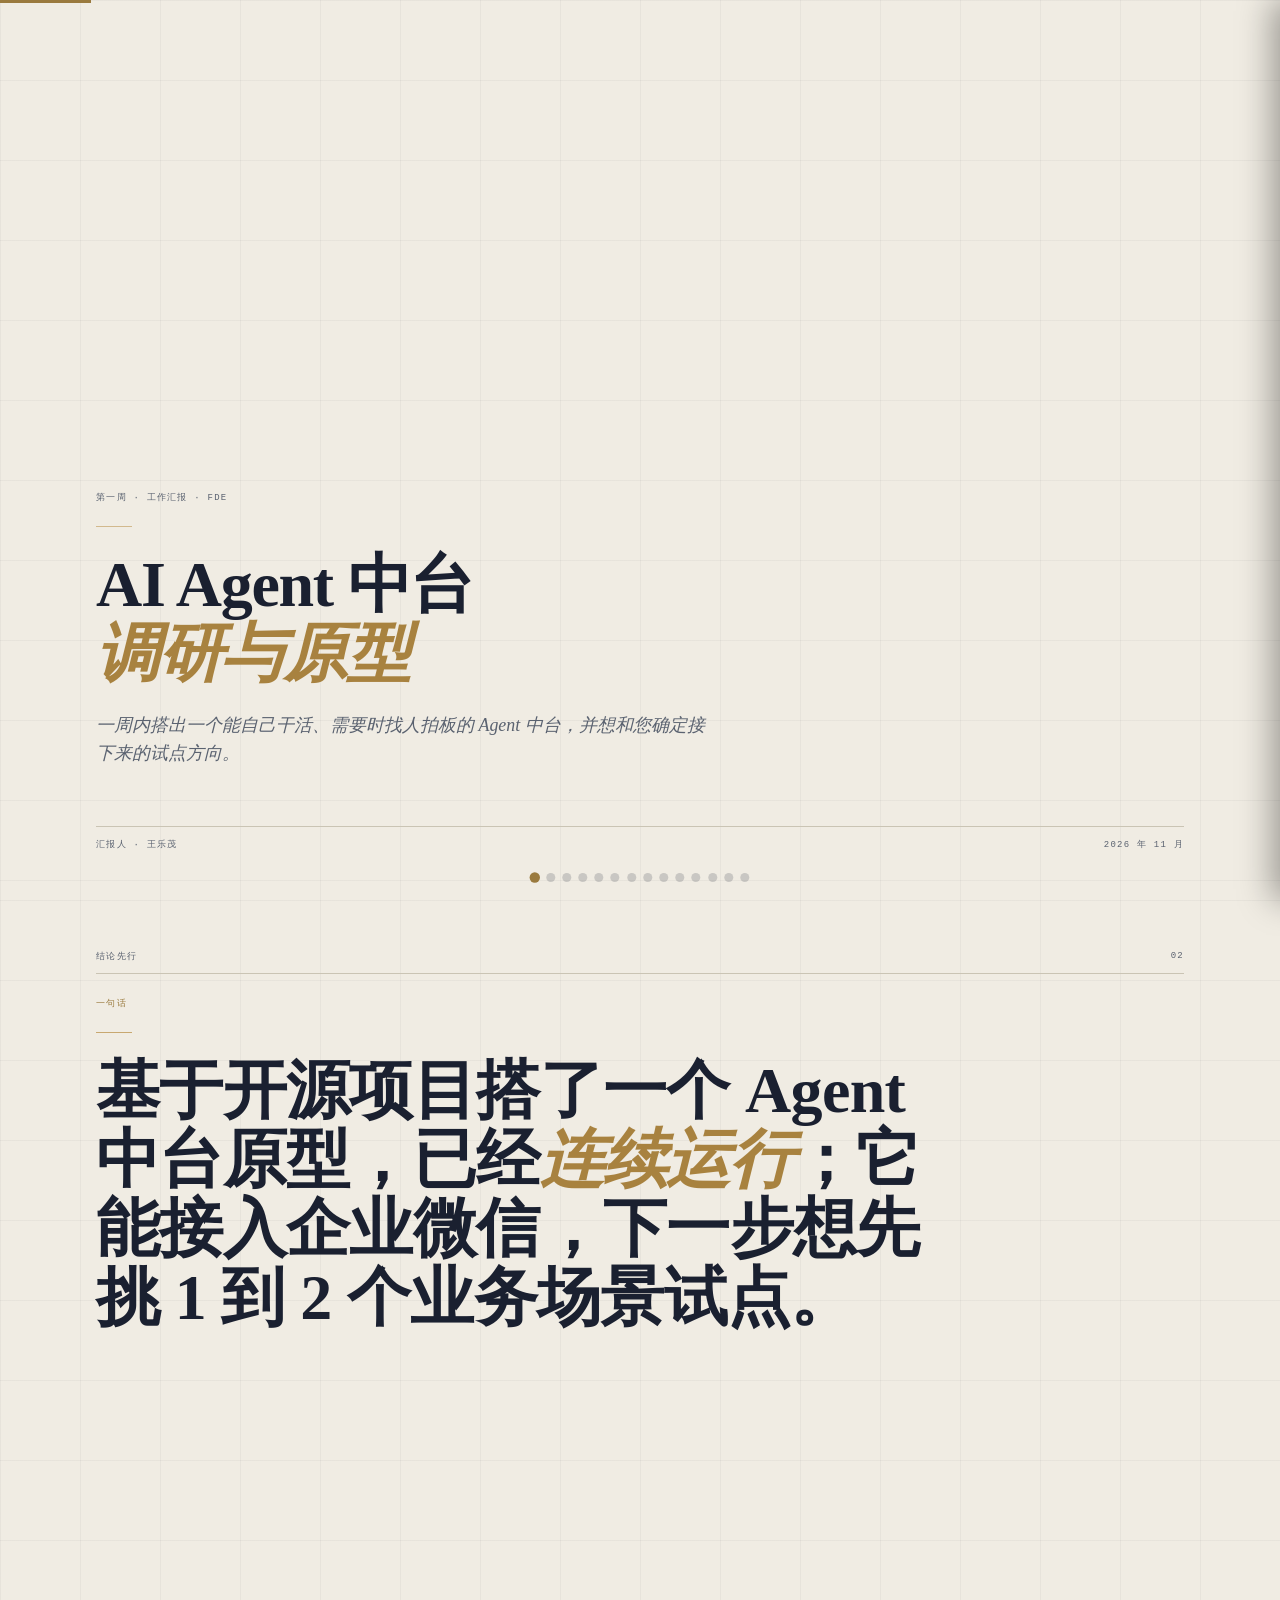
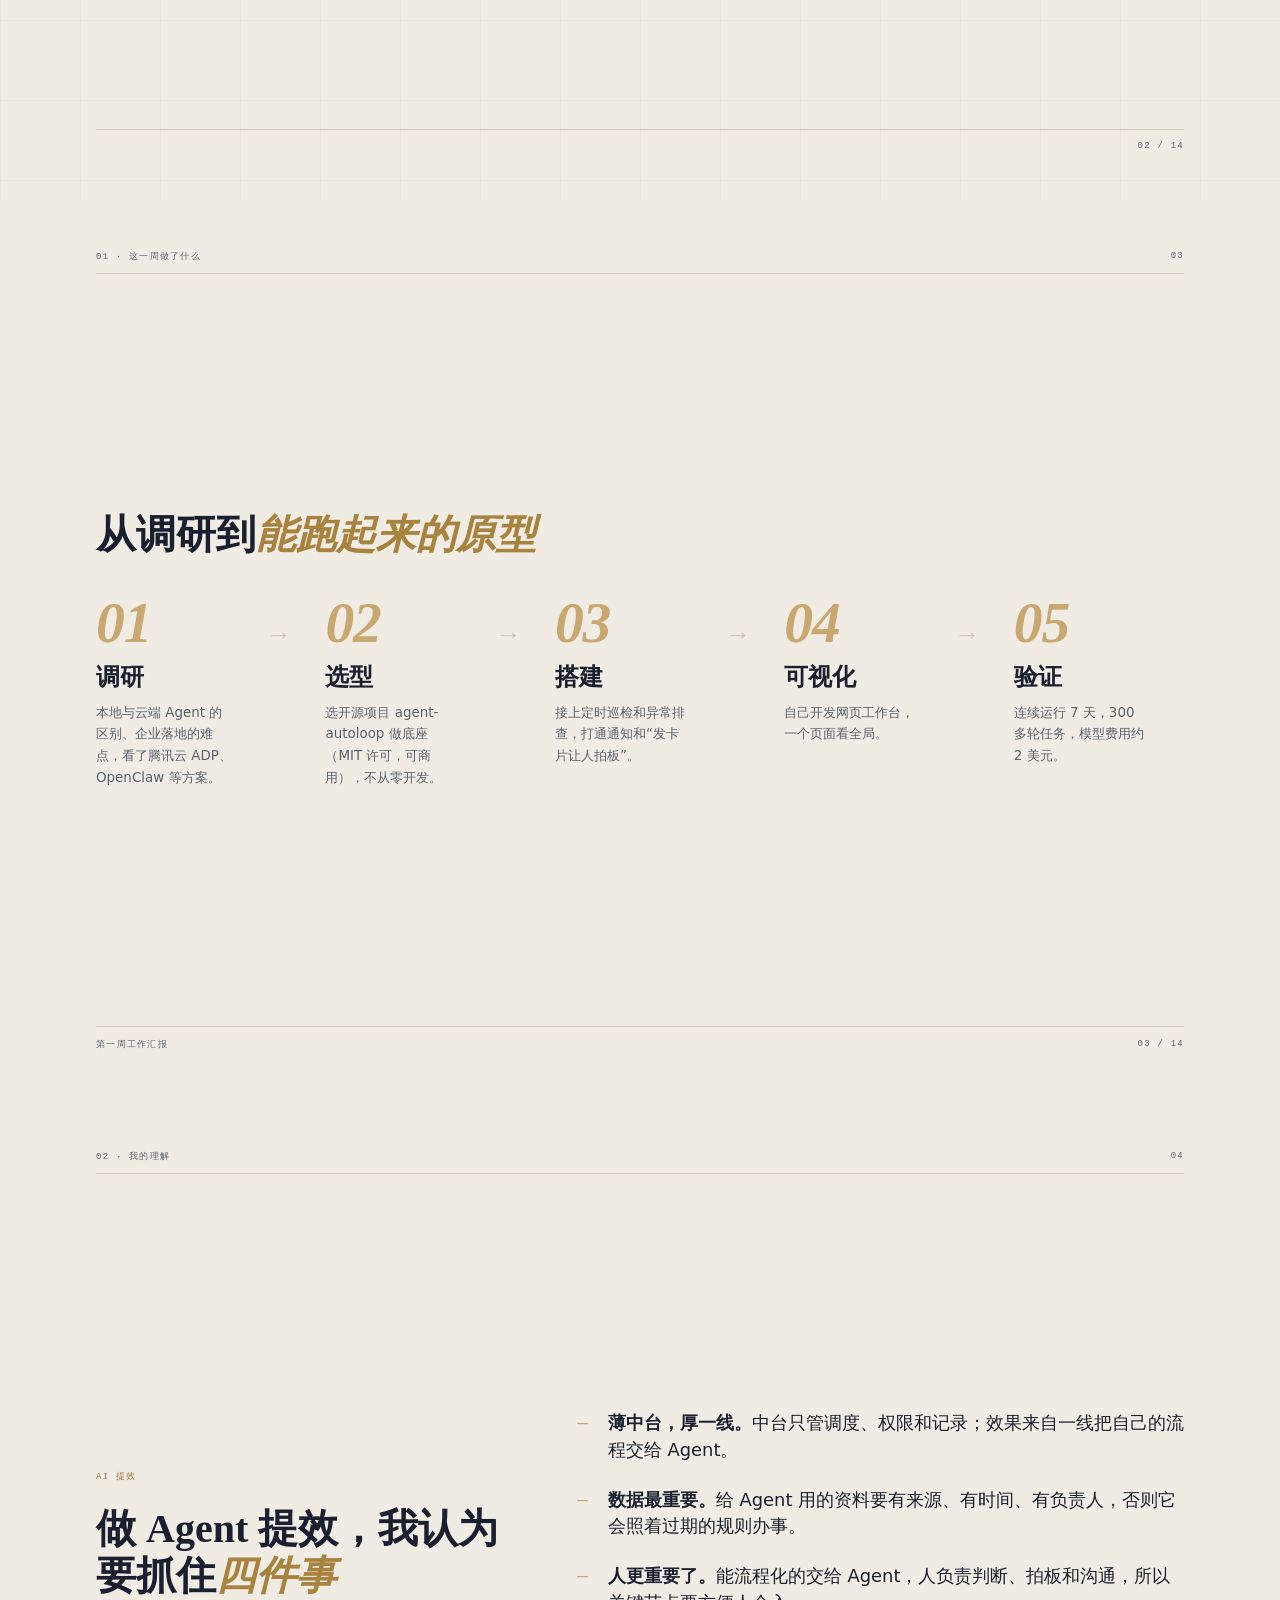
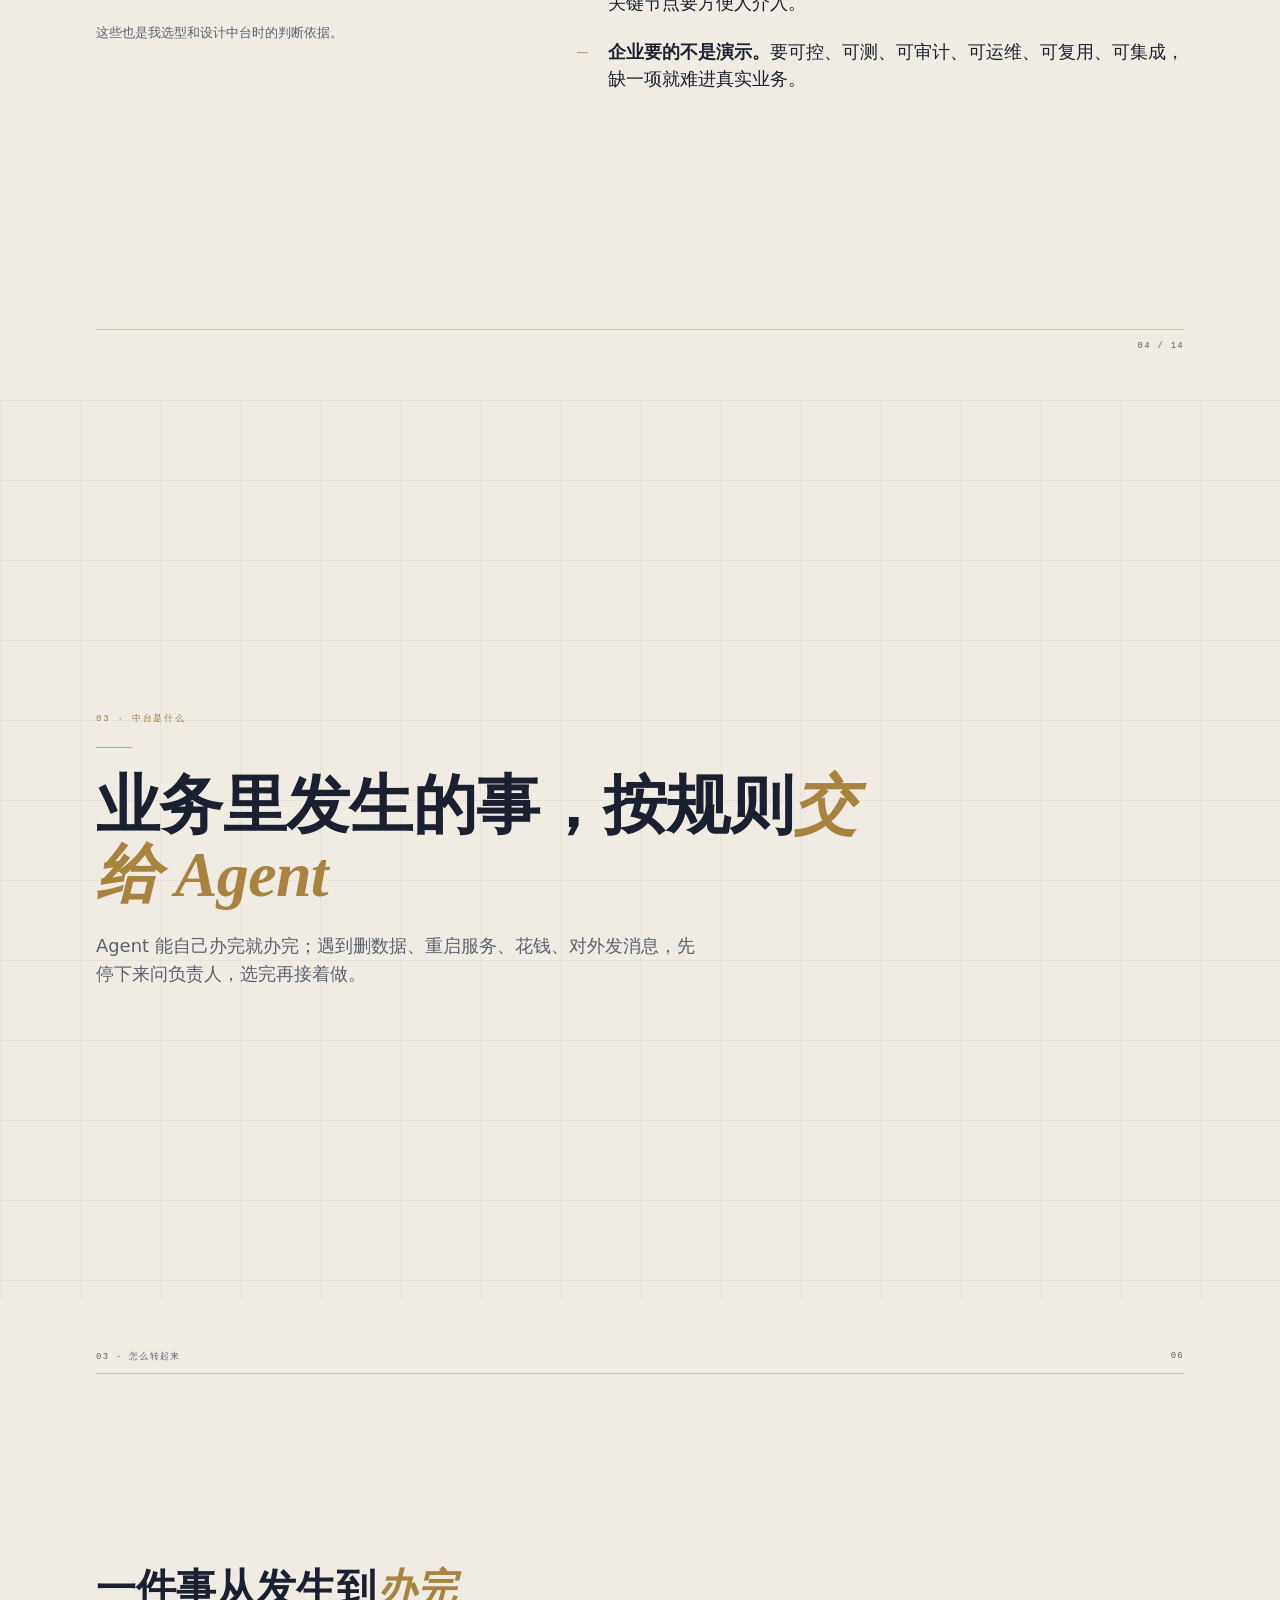
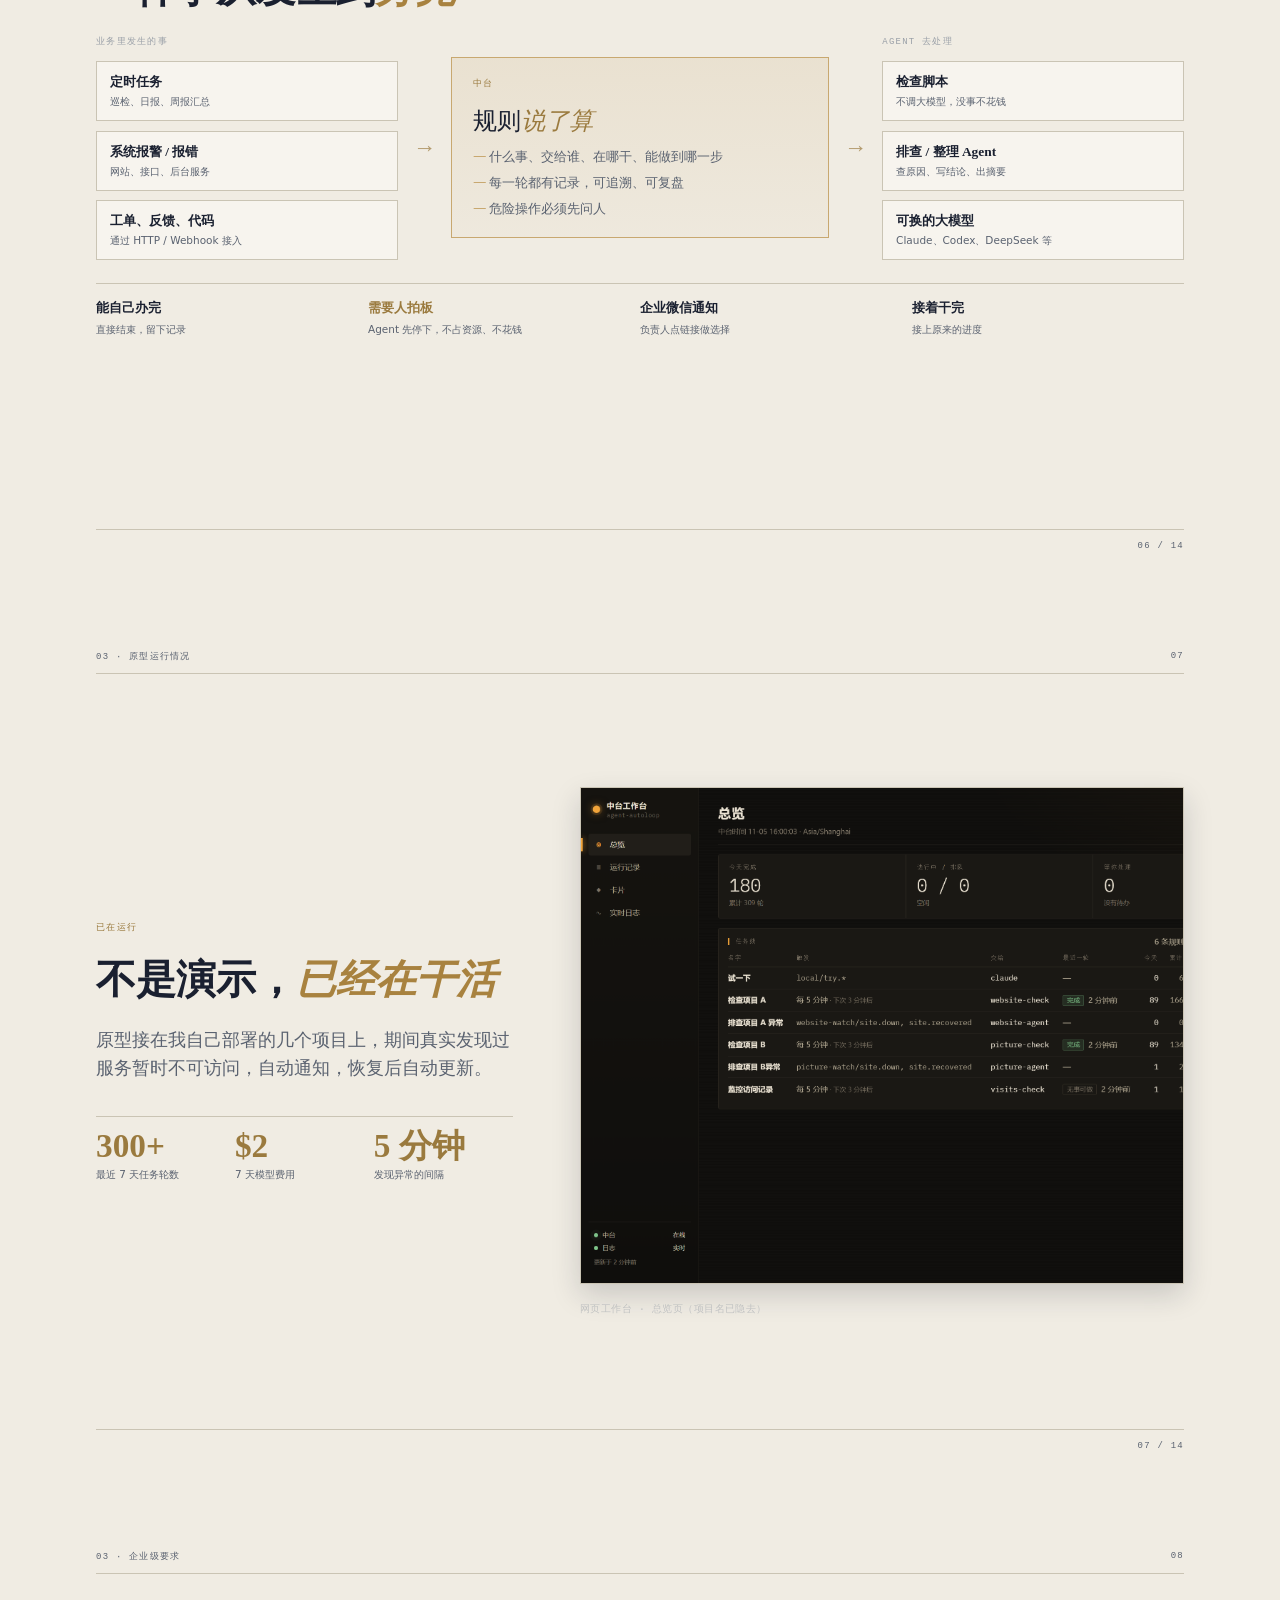
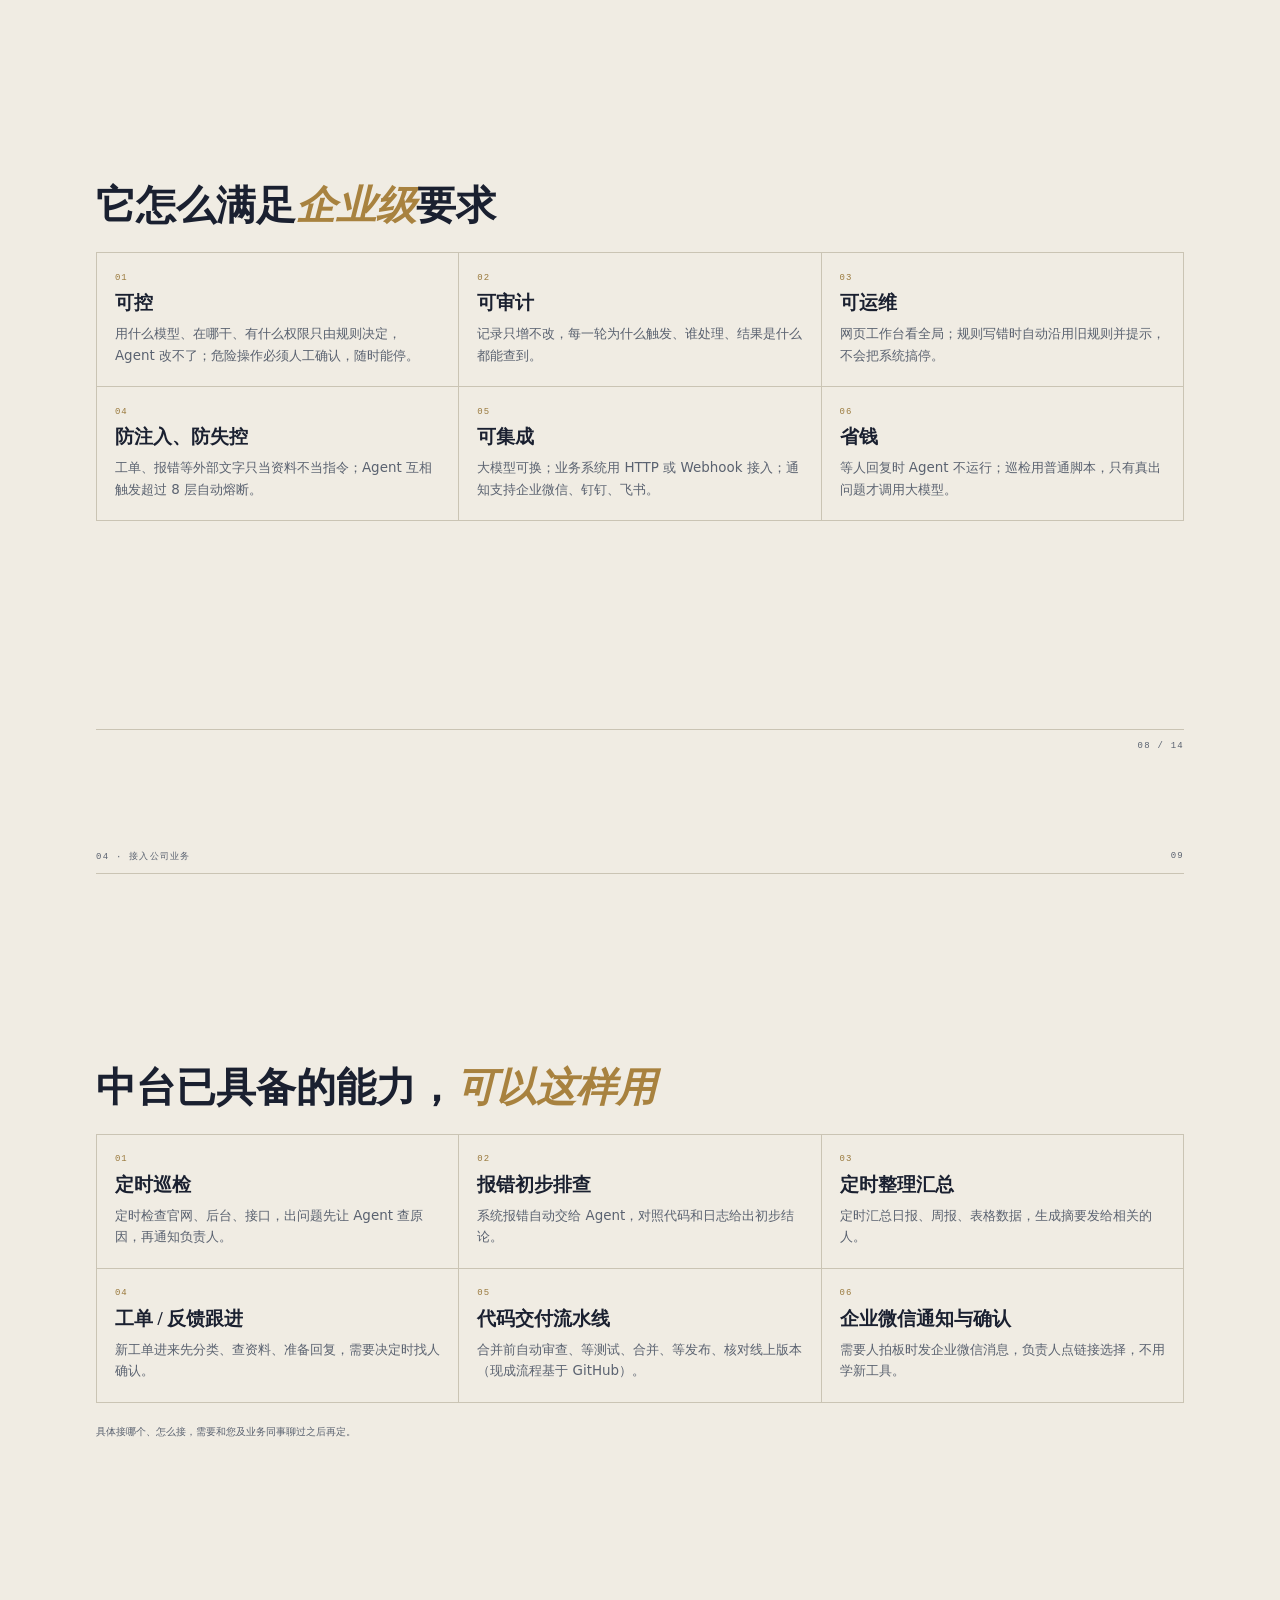
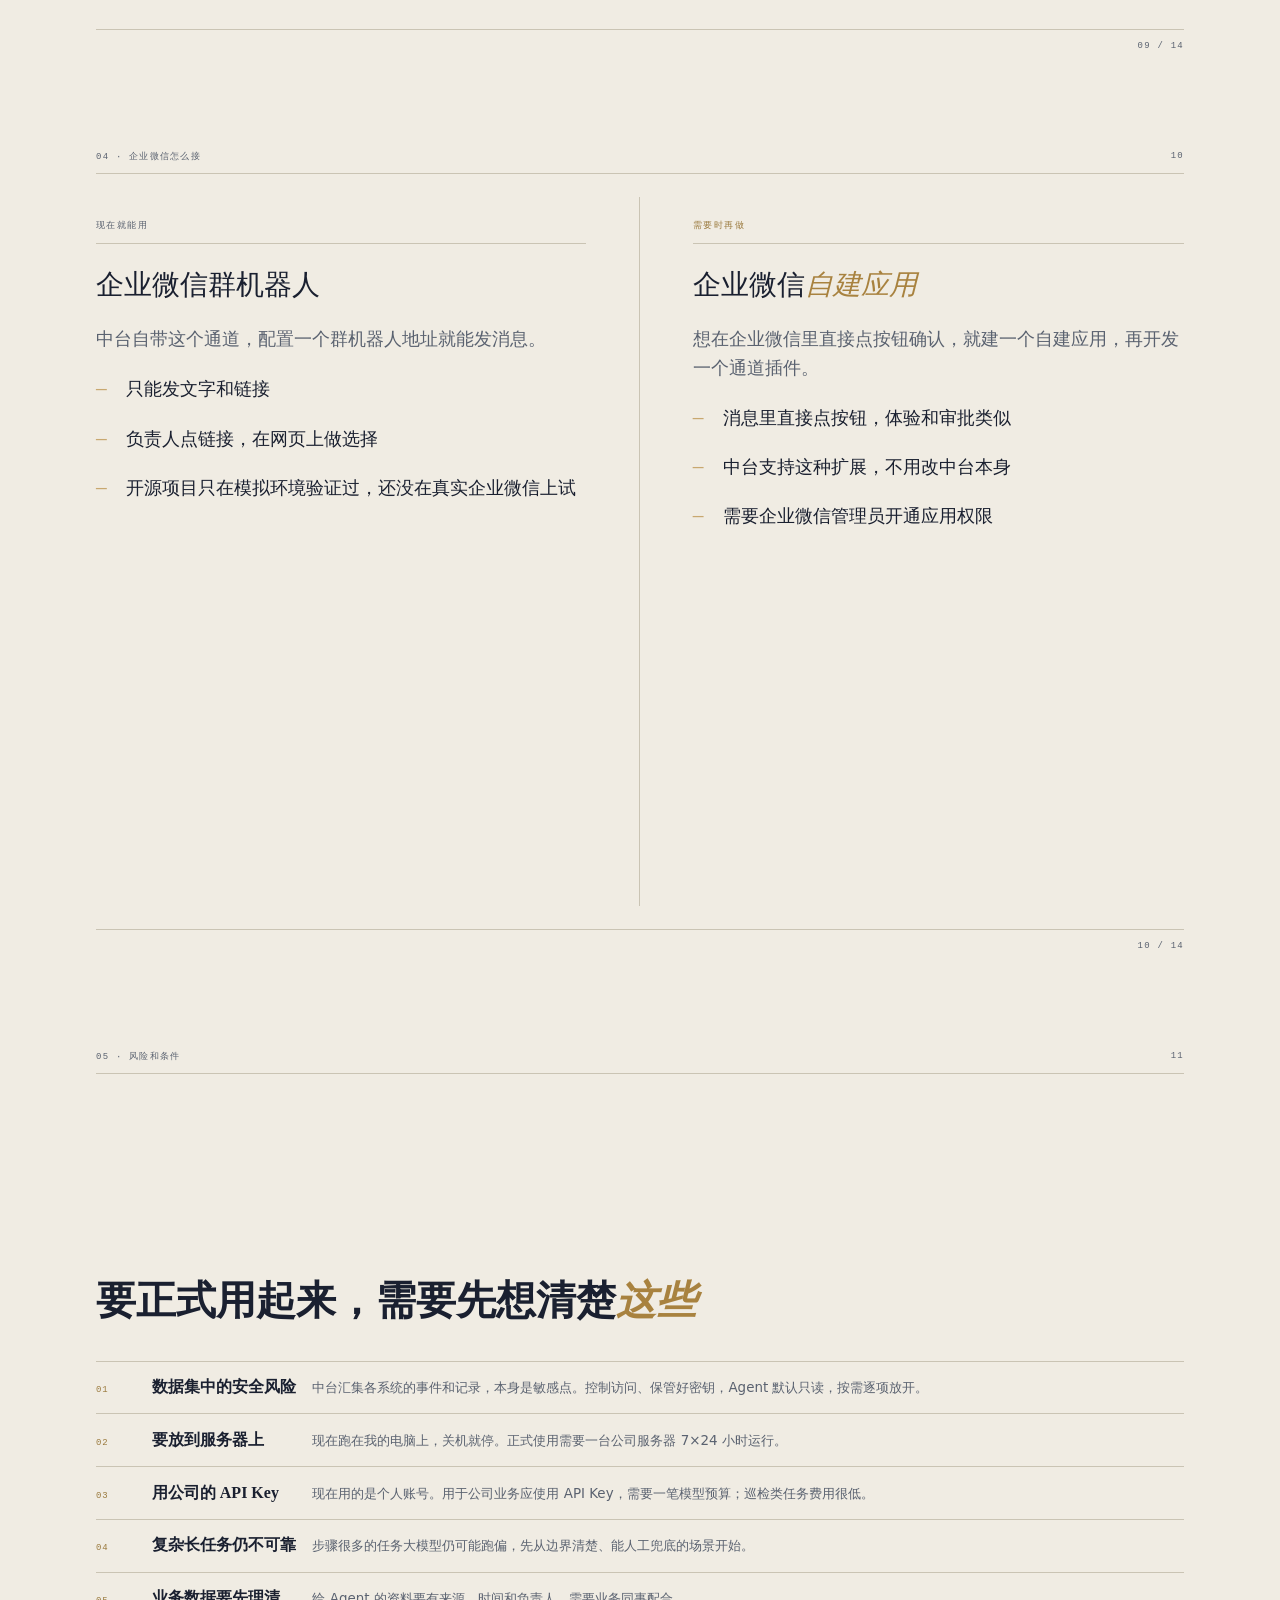
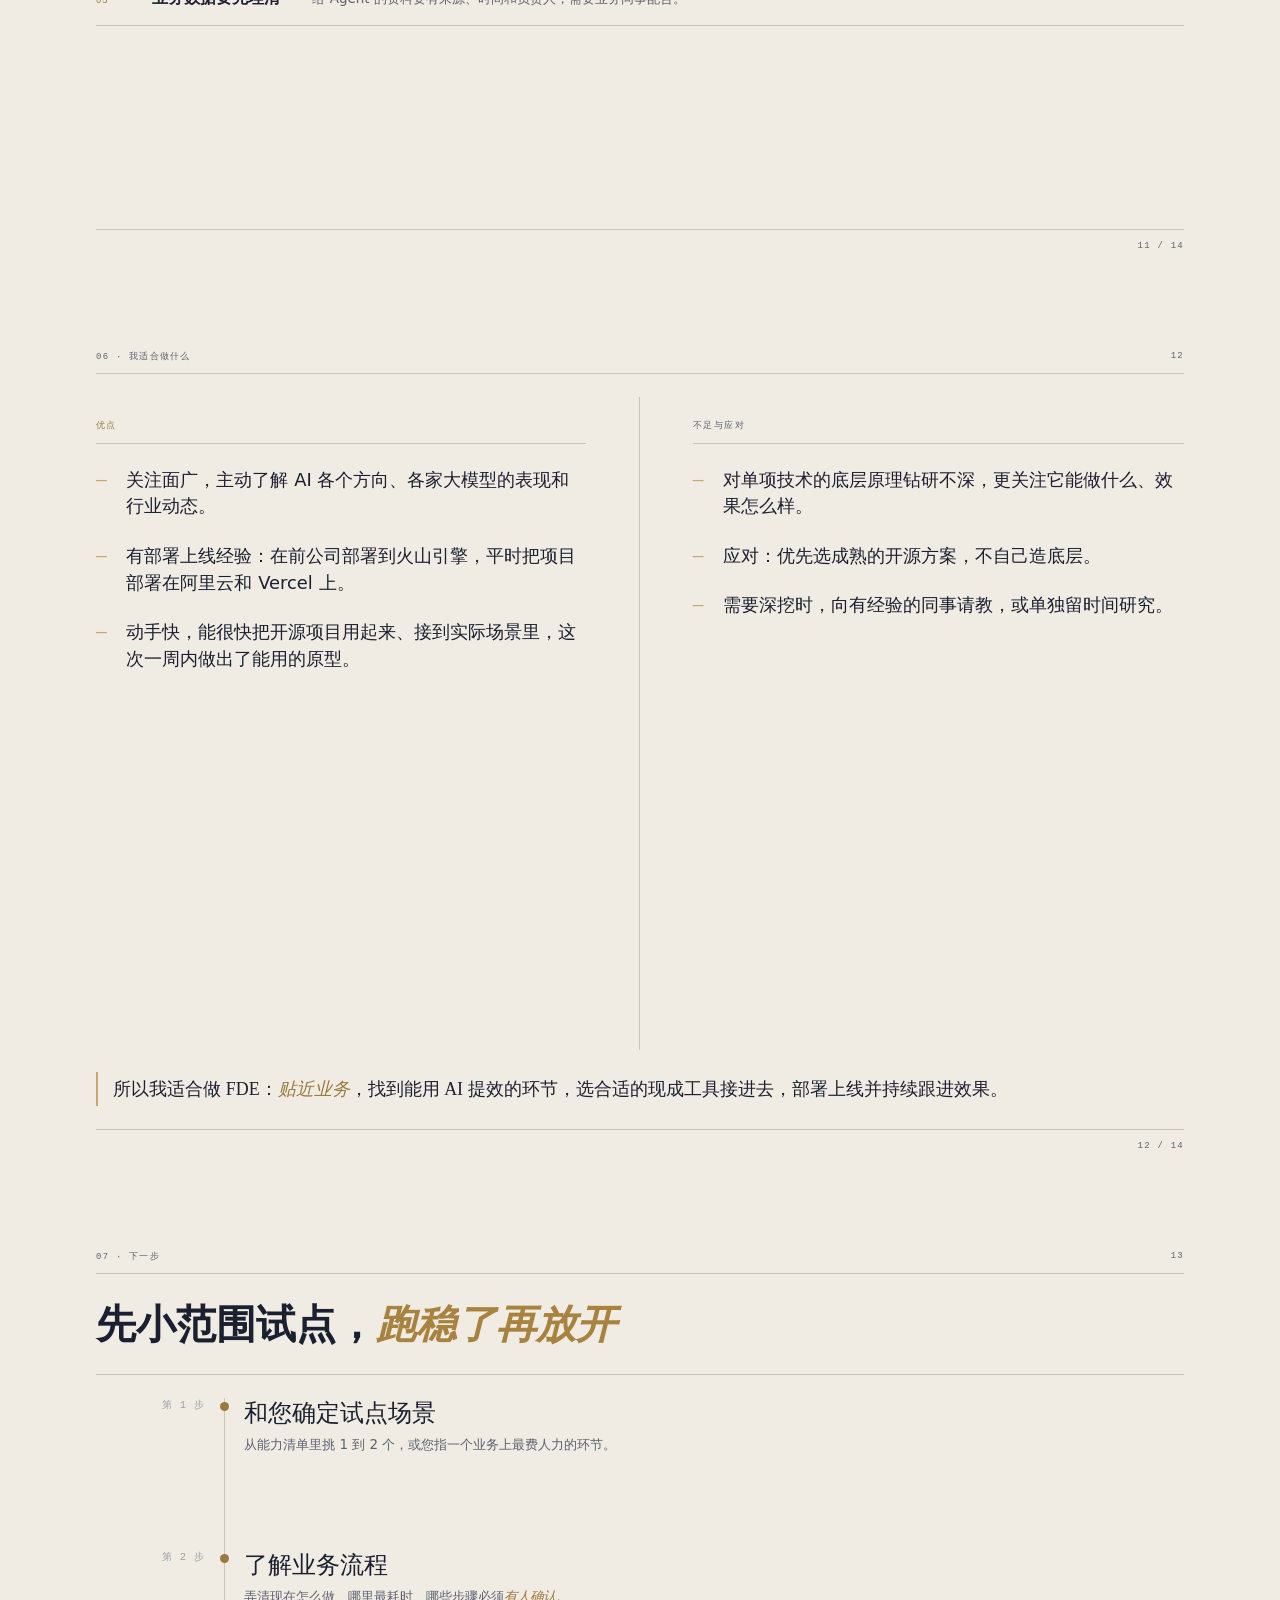
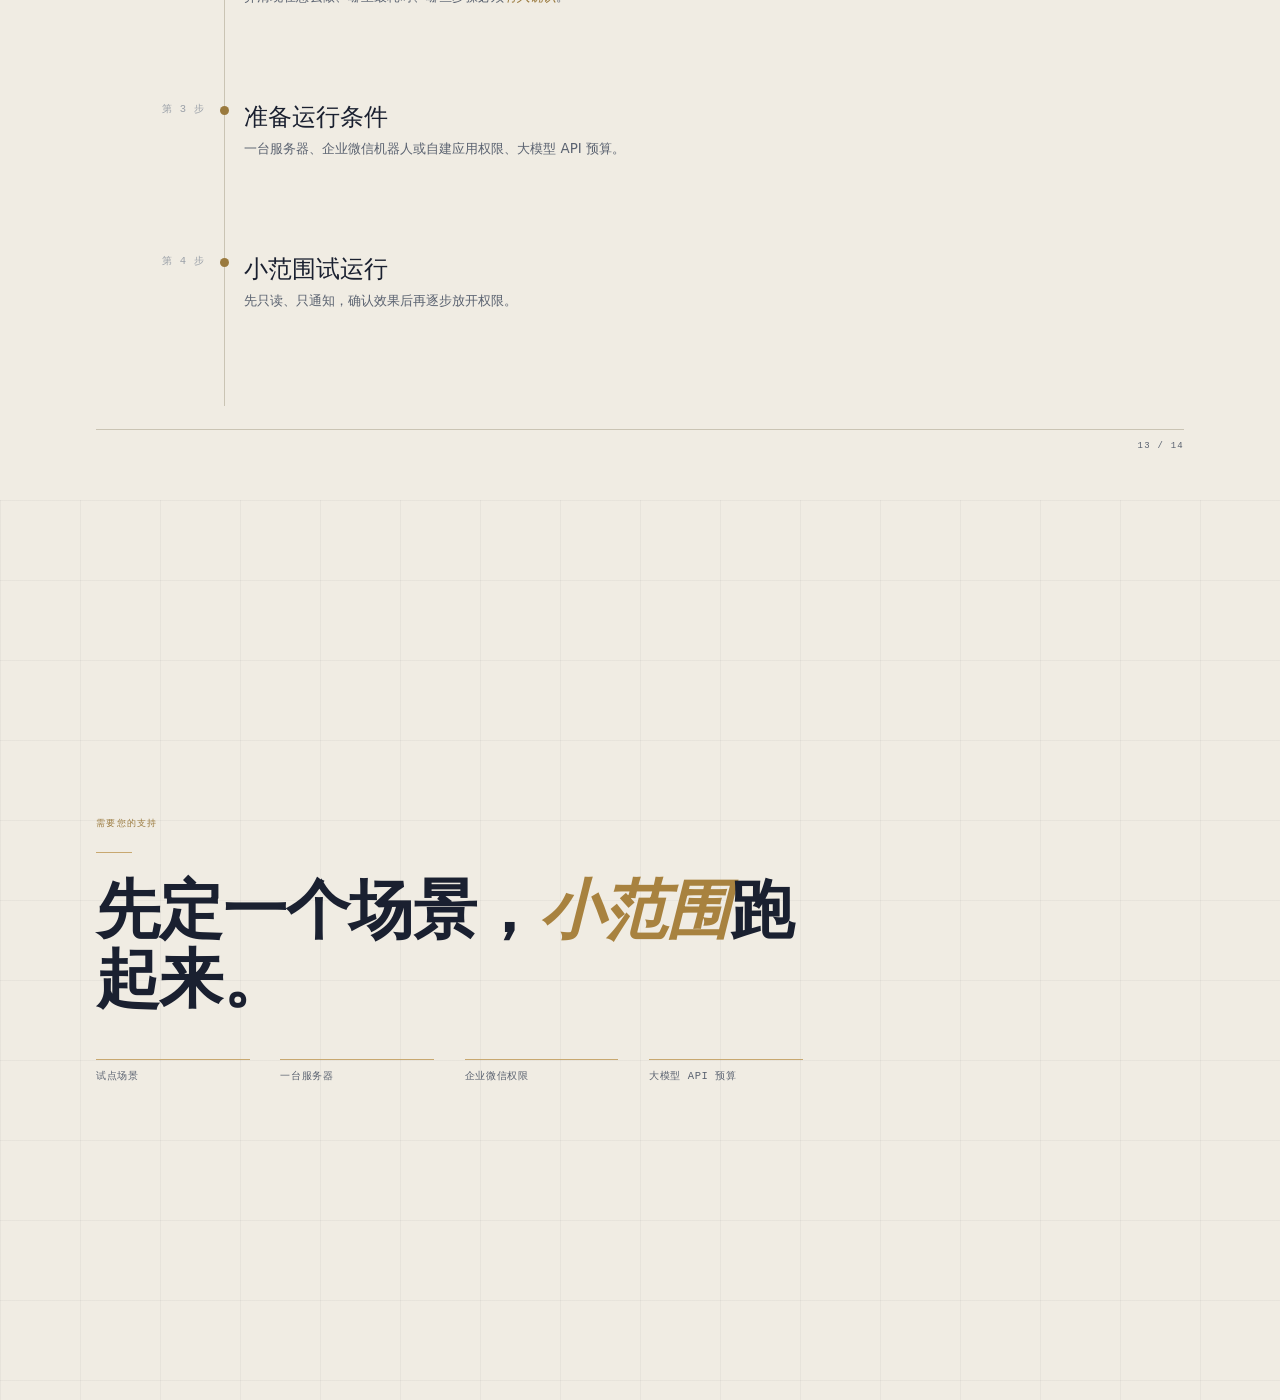
==== commit 7a4611ff: "封面填上汇报人姓名 Co-Authored-By: Claude Opus 5.5 <noreply@anthropic.com>" ====
--- a/2026-11-week1-agent-hub/index.html
+++ b/2026-11-week1-agent-hub/index.html
@@ -2584,7 +2584,7 @@
     <h1 class="display" style="font-size: 7vw" data-anim="fade-up" data-delay="2" data-edit-slot="s0-slot-2" data-slot-type="text" data-slot-label="AI Agent 中台调研与原型" data-slot-locked-layout="true">AI Agent 中台<br /><em>调研与原型</em></h1>
     <p class="lead" style="font-style: italic; font-family: var(--f-heading); max-width: 56%; color: var(--c-fg-light-2)" data-anim="fade-up" data-delay="3" data-edit-slot="s0-slot-3" data-slot-type="text" data-slot-label="一周内搭出一个能自己干活、需要时找人拍板的 Agent 中台，并想和您确定接下来的试点方向。" data-slot-locked-layout="true">一周内搭出一个能自己干活、需要时找人拍板的 Agent 中台，并想和您确定接下来的试点方向。</p>
     <div class="cover-meta" data-anim="fade-in" data-delay="4">
-      <span class="label muted" data-edit-slot="s0-slot-4" data-slot-type="text" data-slot-label="汇报人 · [你的名字]" data-slot-locked-layout="true">汇报人 · [你的名字]</span>
+      <span class="label muted" data-edit-slot="s0-slot-4" data-slot-type="text" data-slot-label="汇报人 · 王乐茂" data-slot-locked-layout="true">汇报人 · 王乐茂</span>
       <span class="label muted" data-edit-slot="s0-slot-5" data-slot-type="text" data-slot-label="2026 年 11 月" data-slot-locked-layout="true">2026 年 11 月</span>
     </div>
   </div>
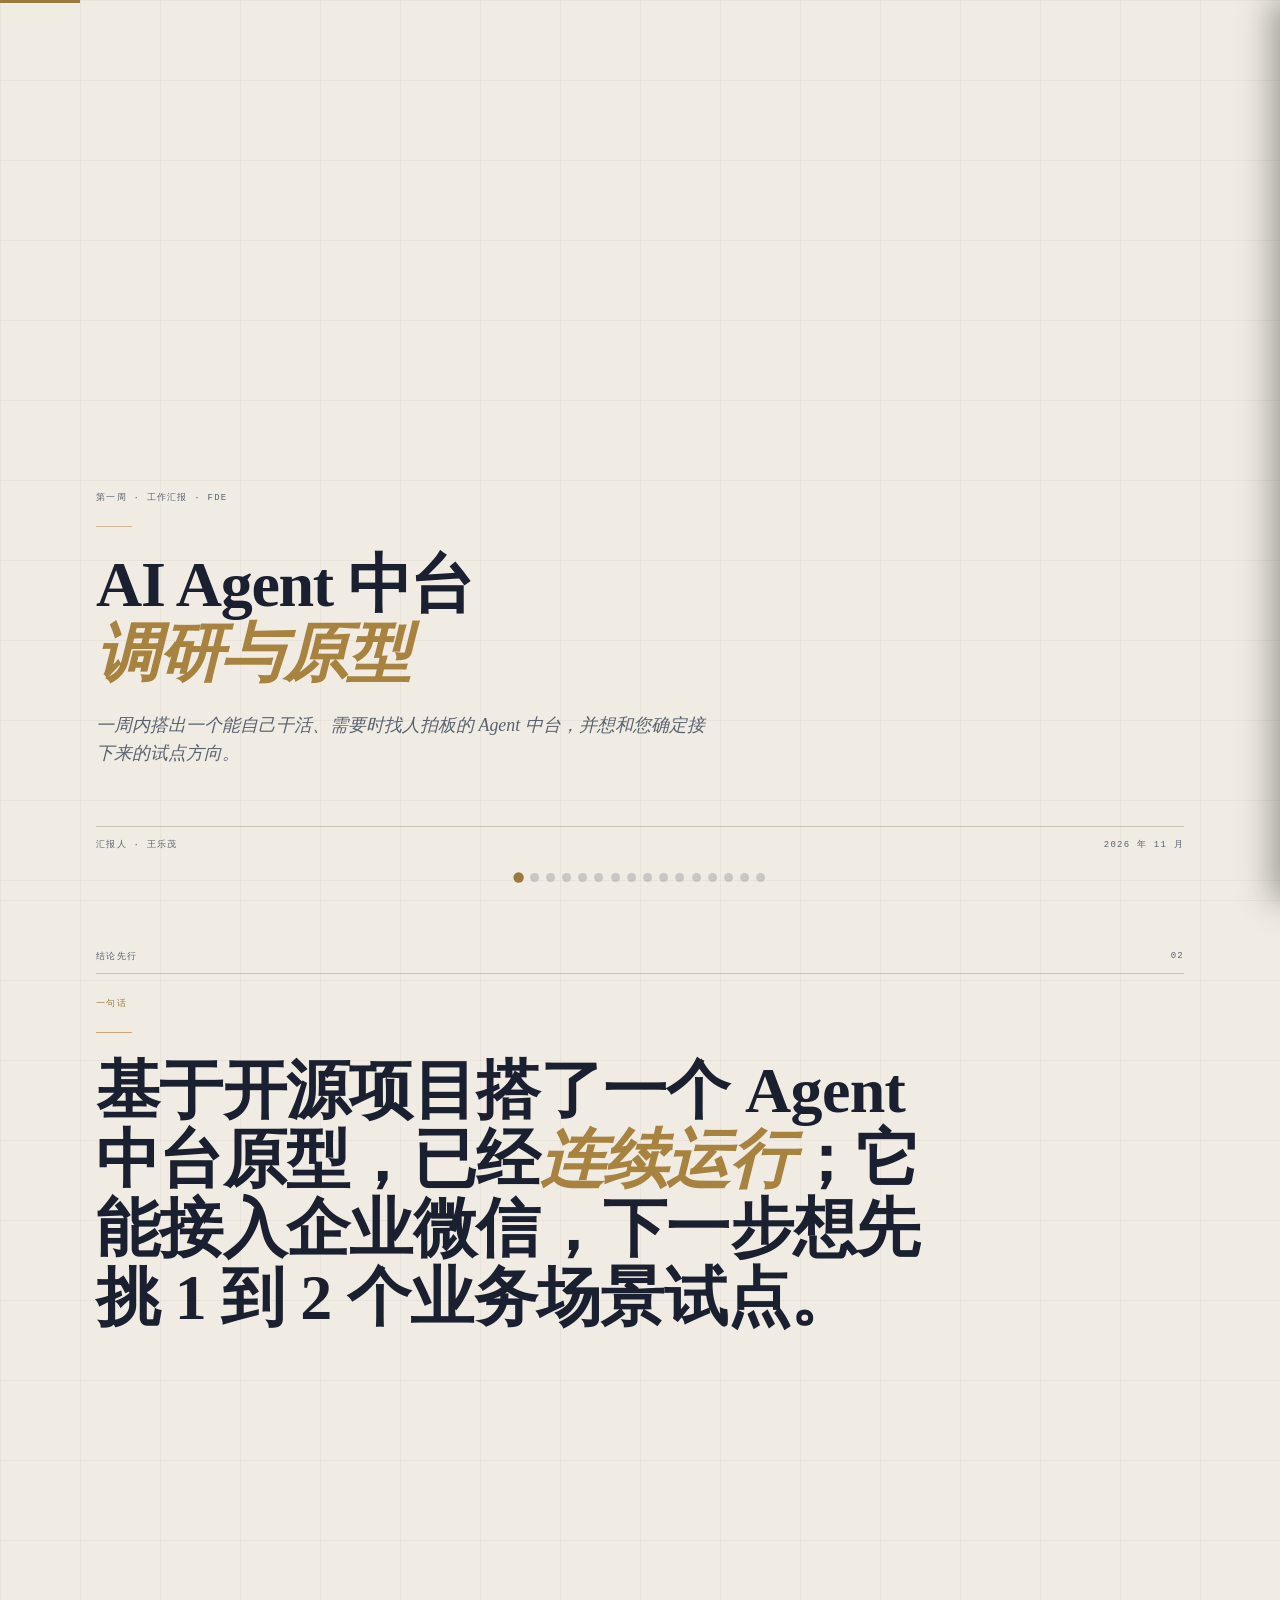
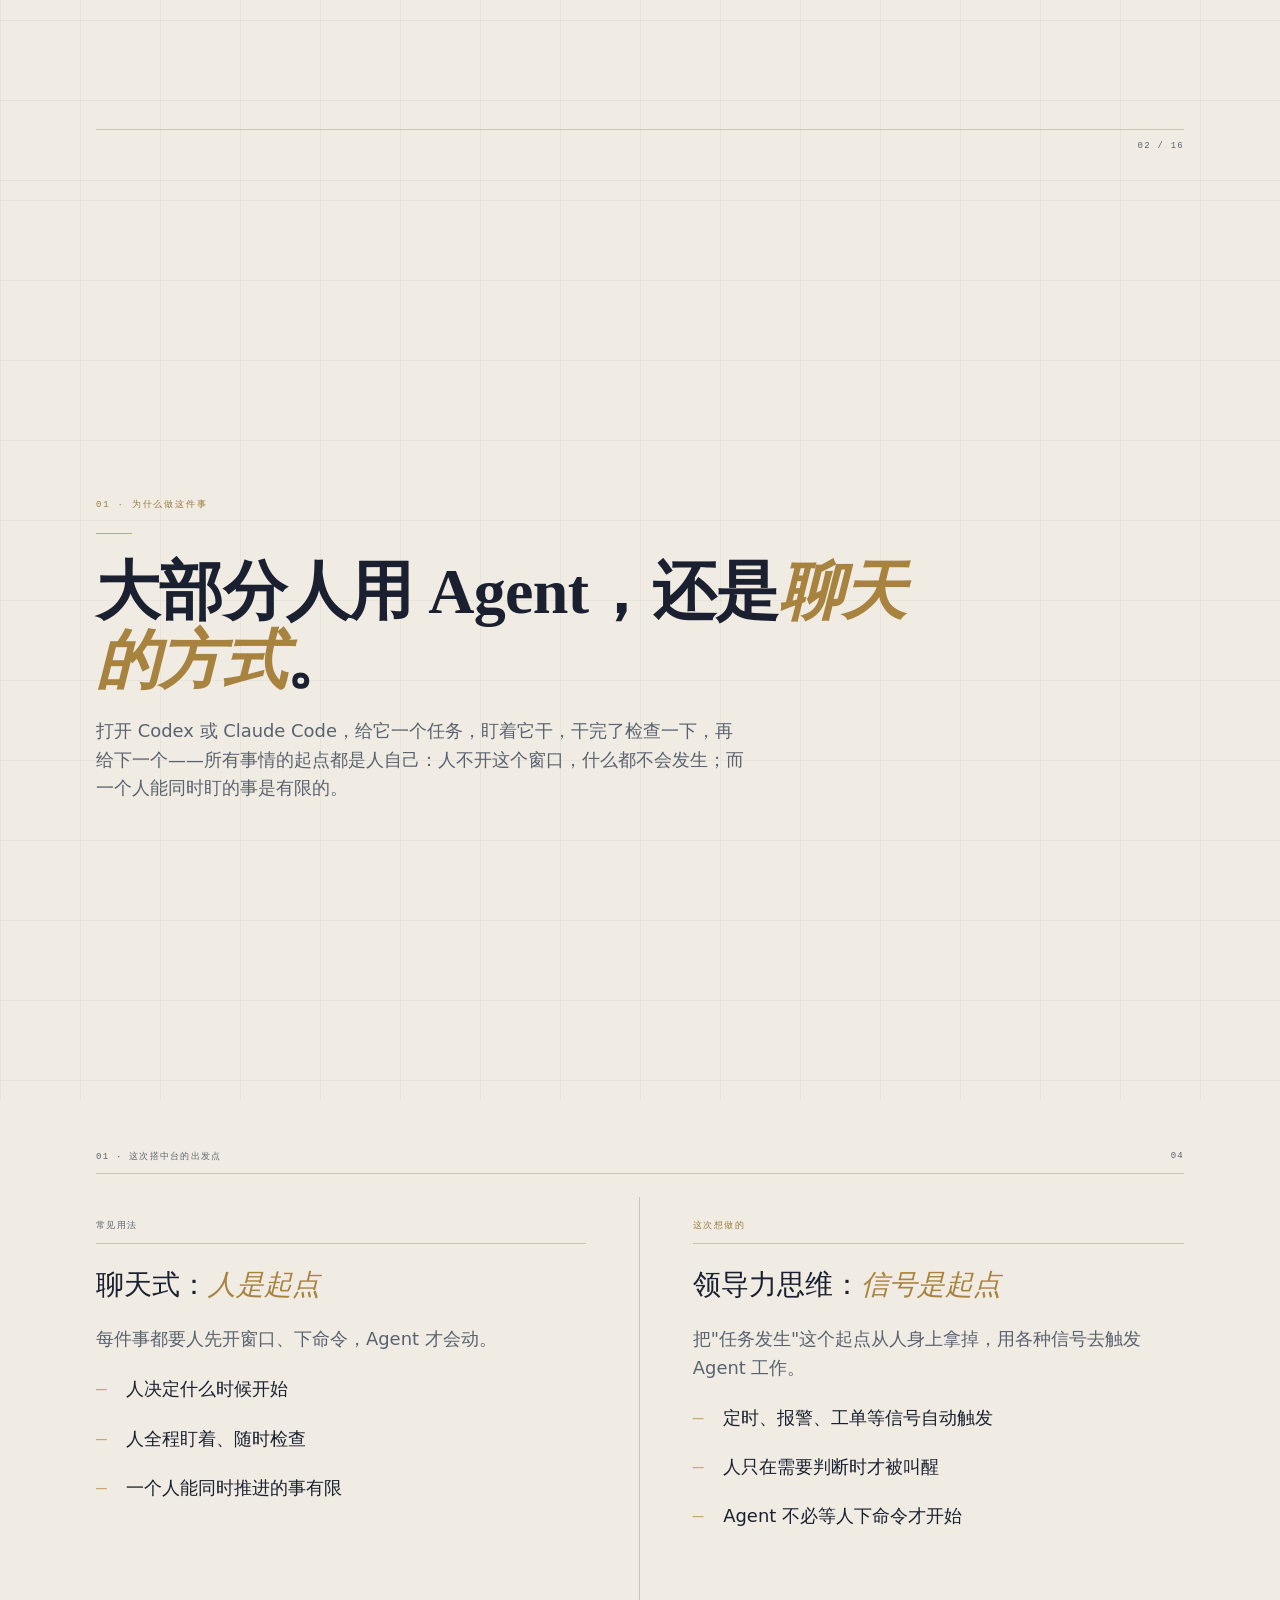
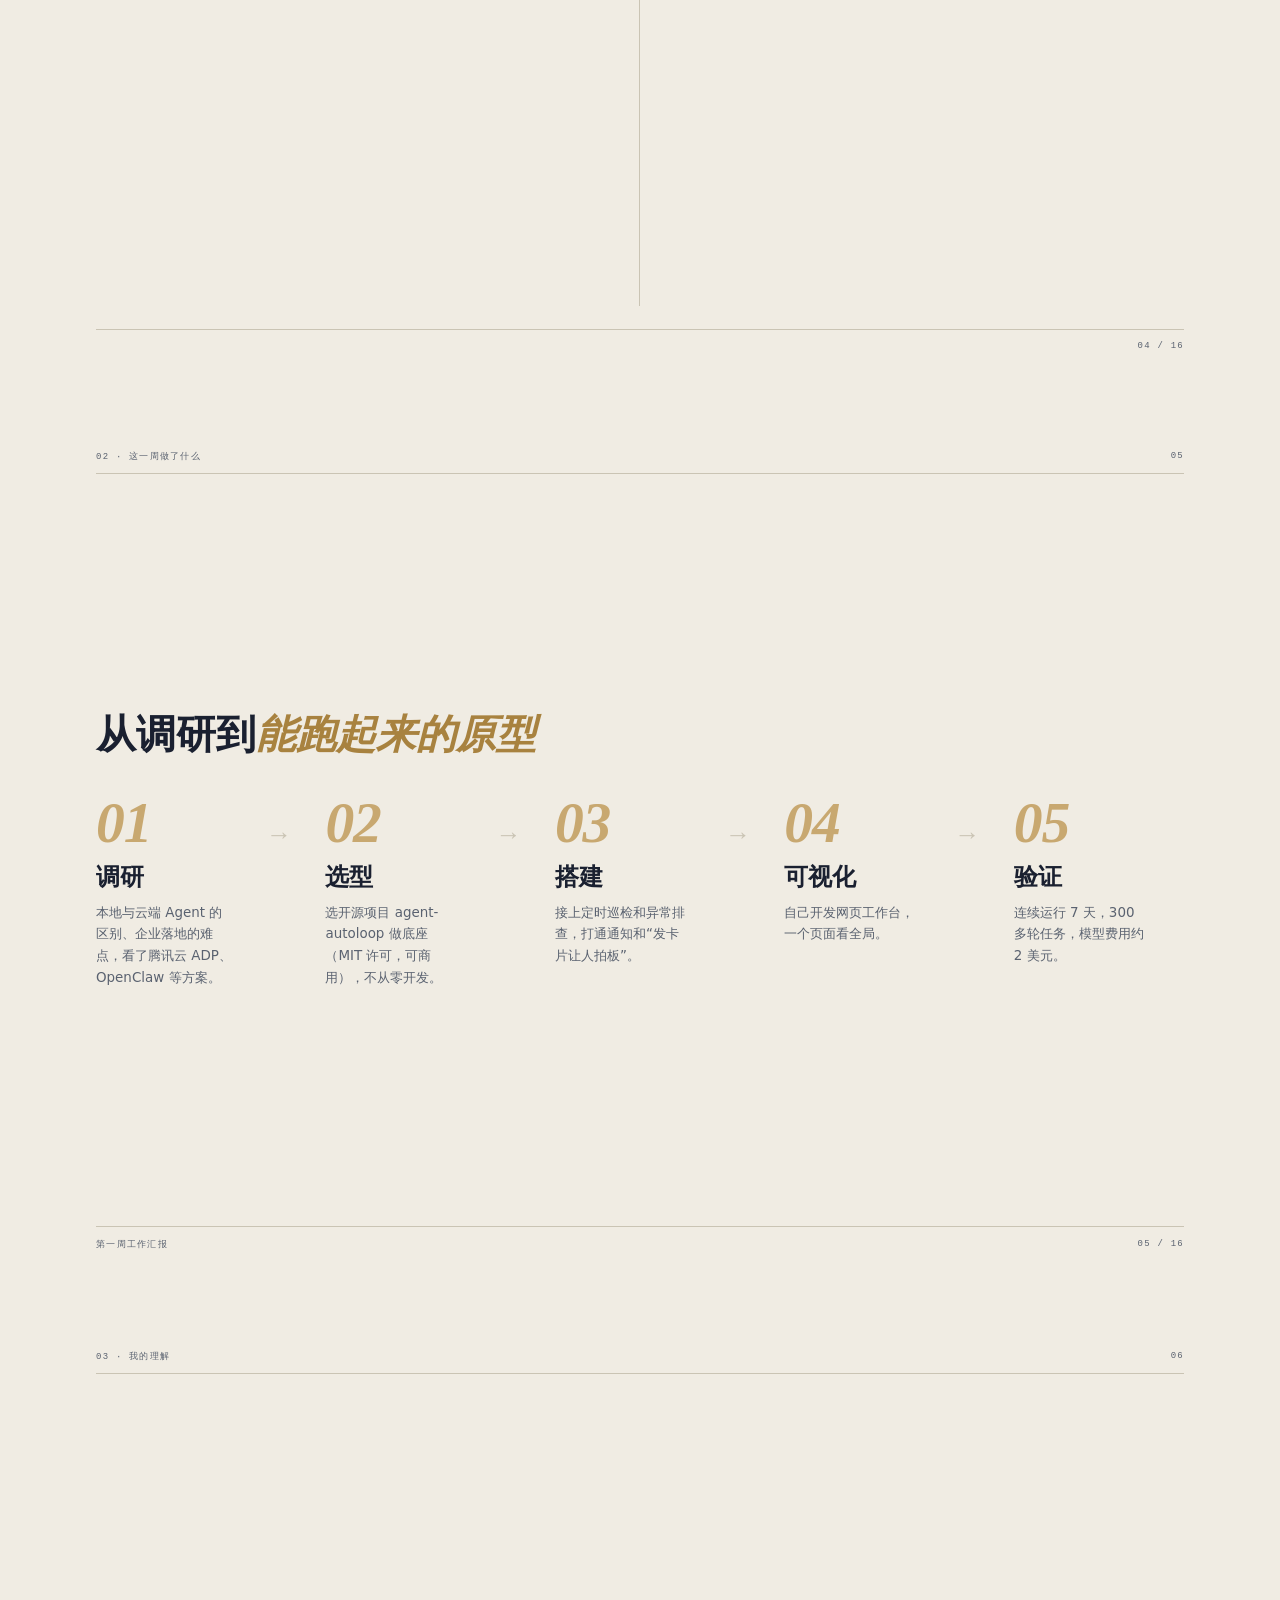
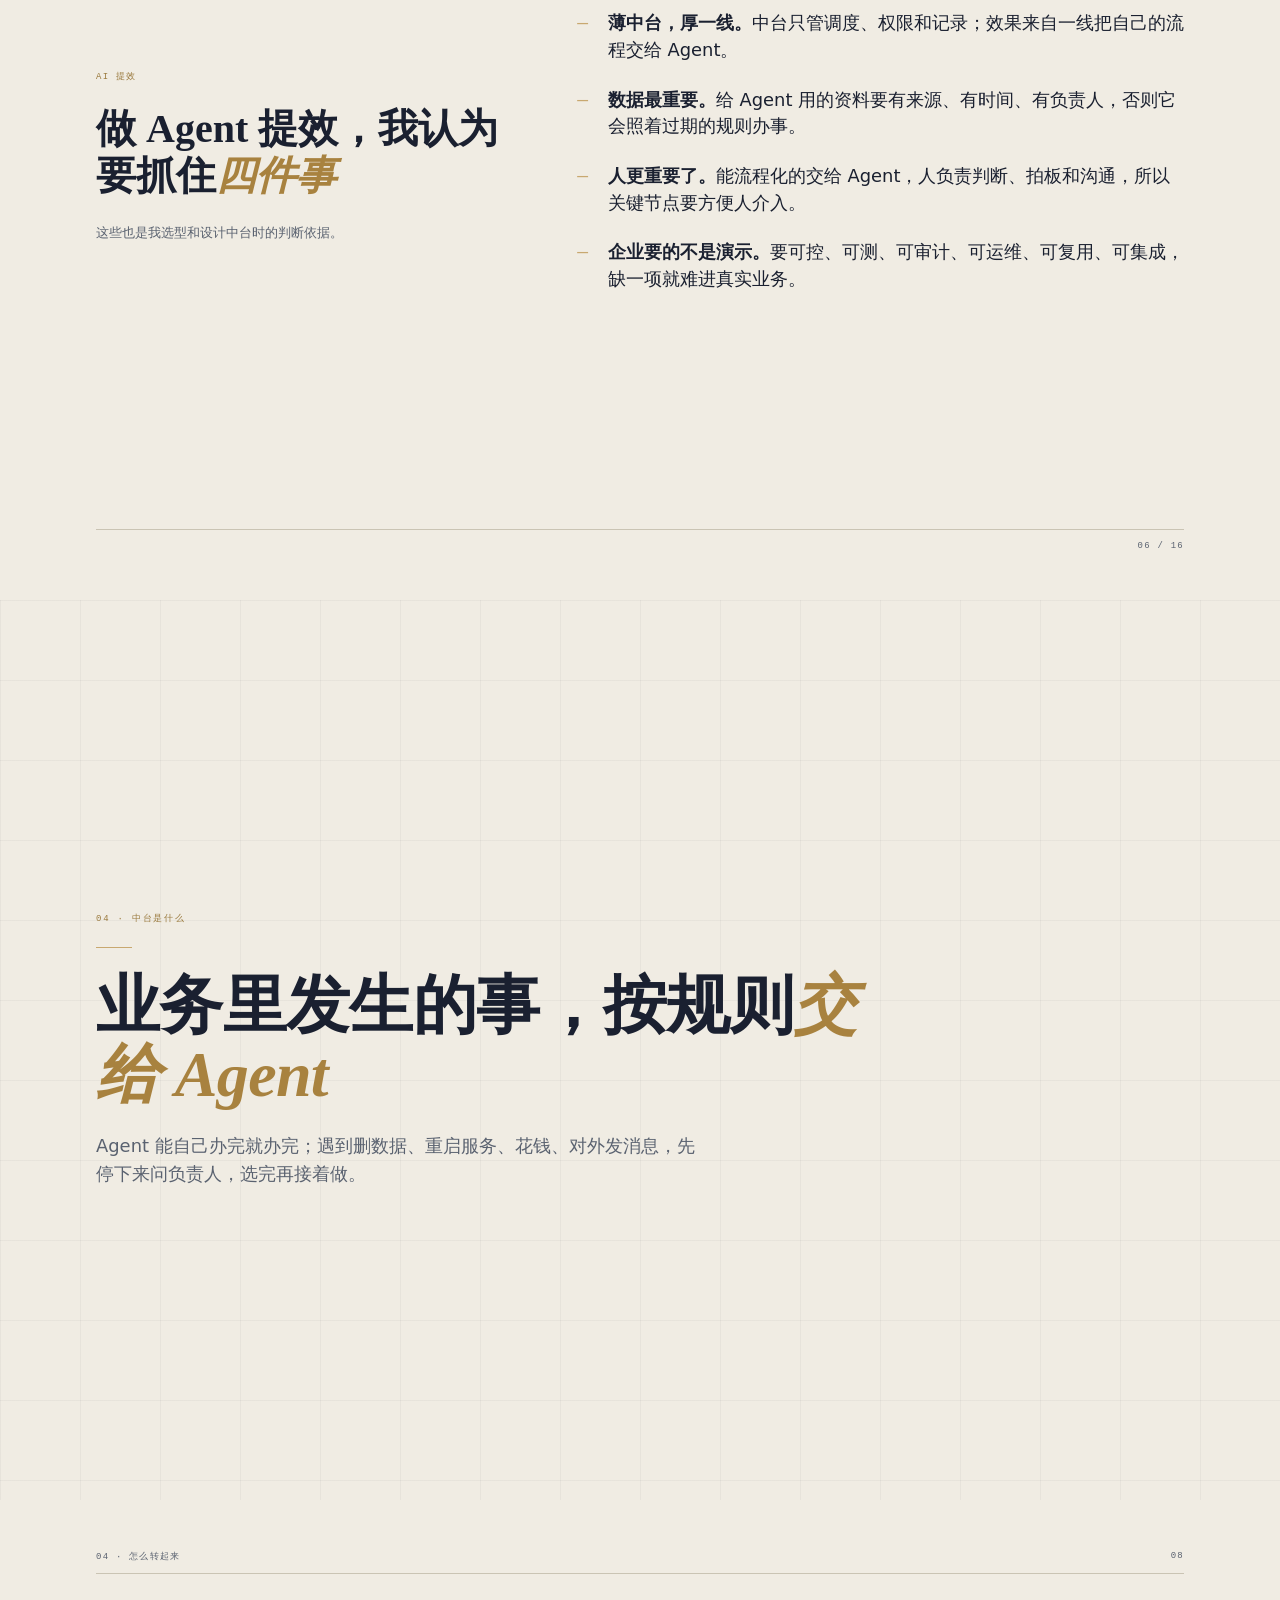
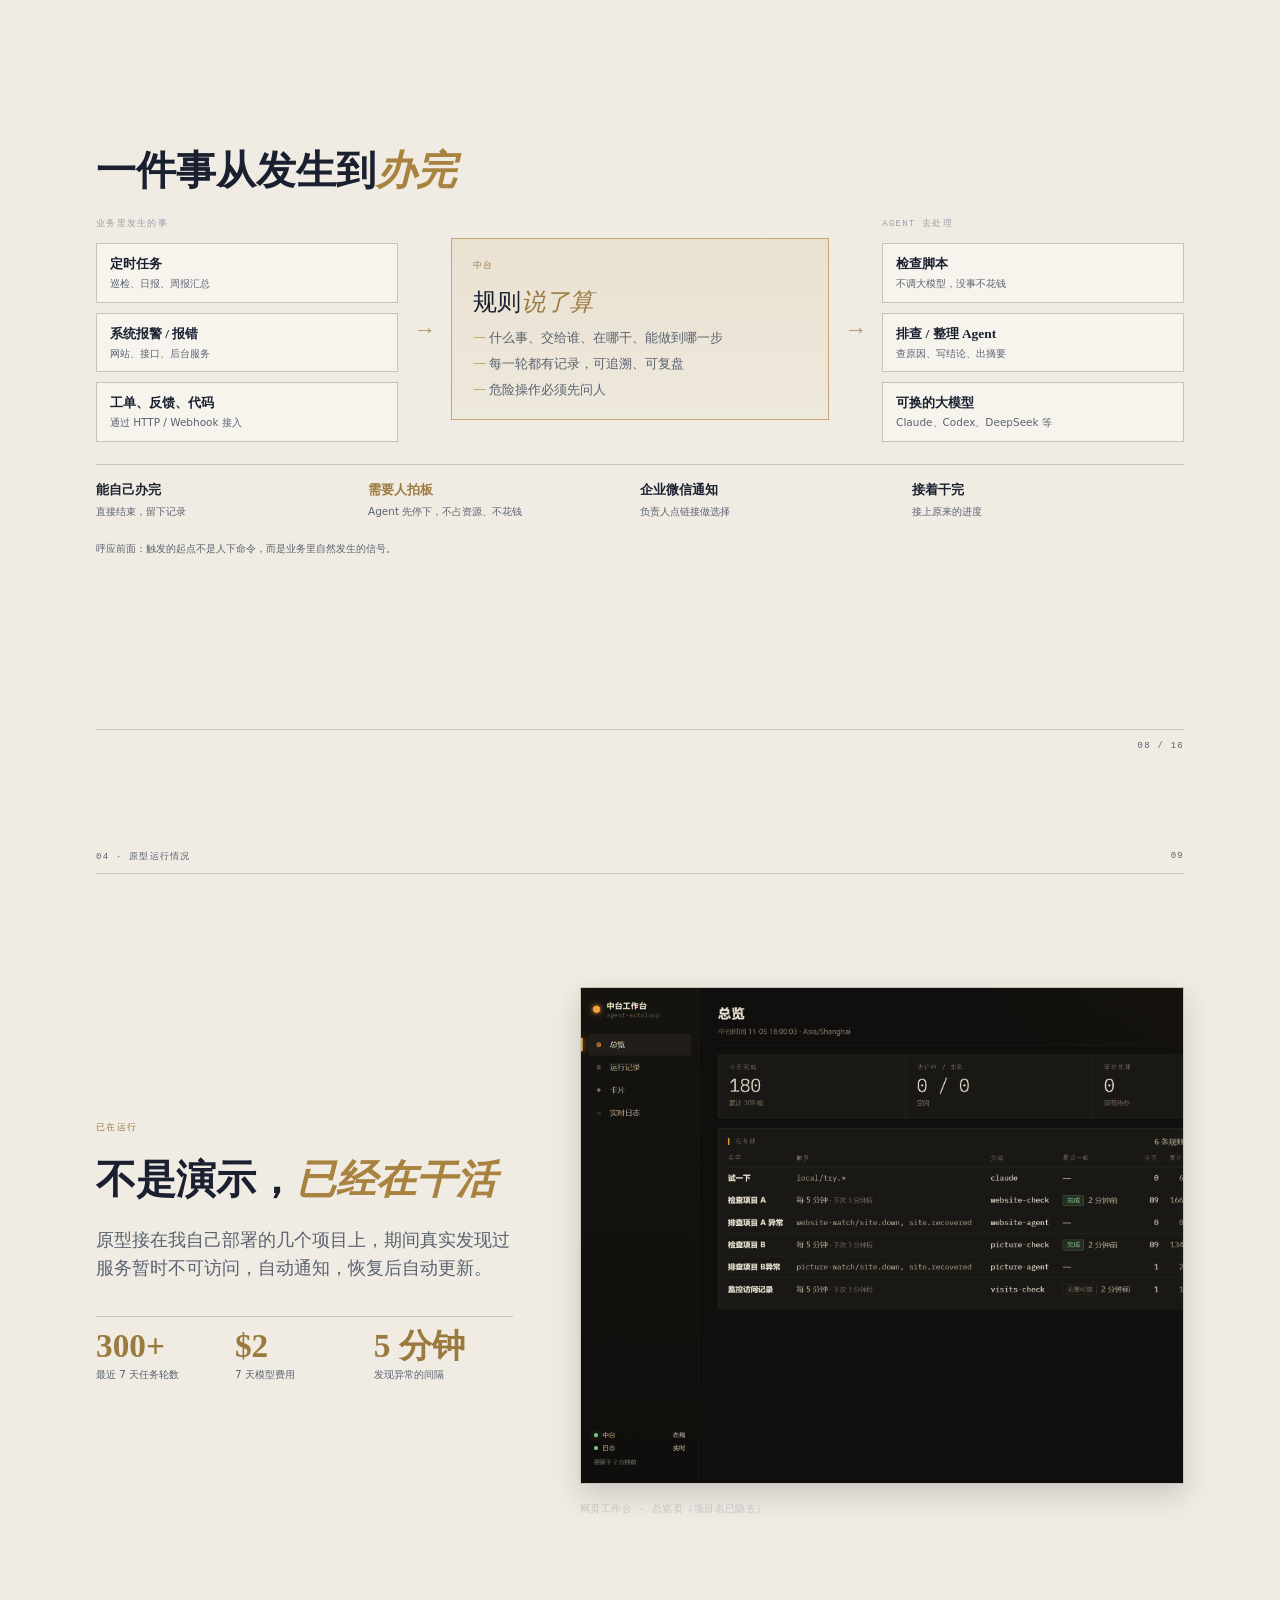
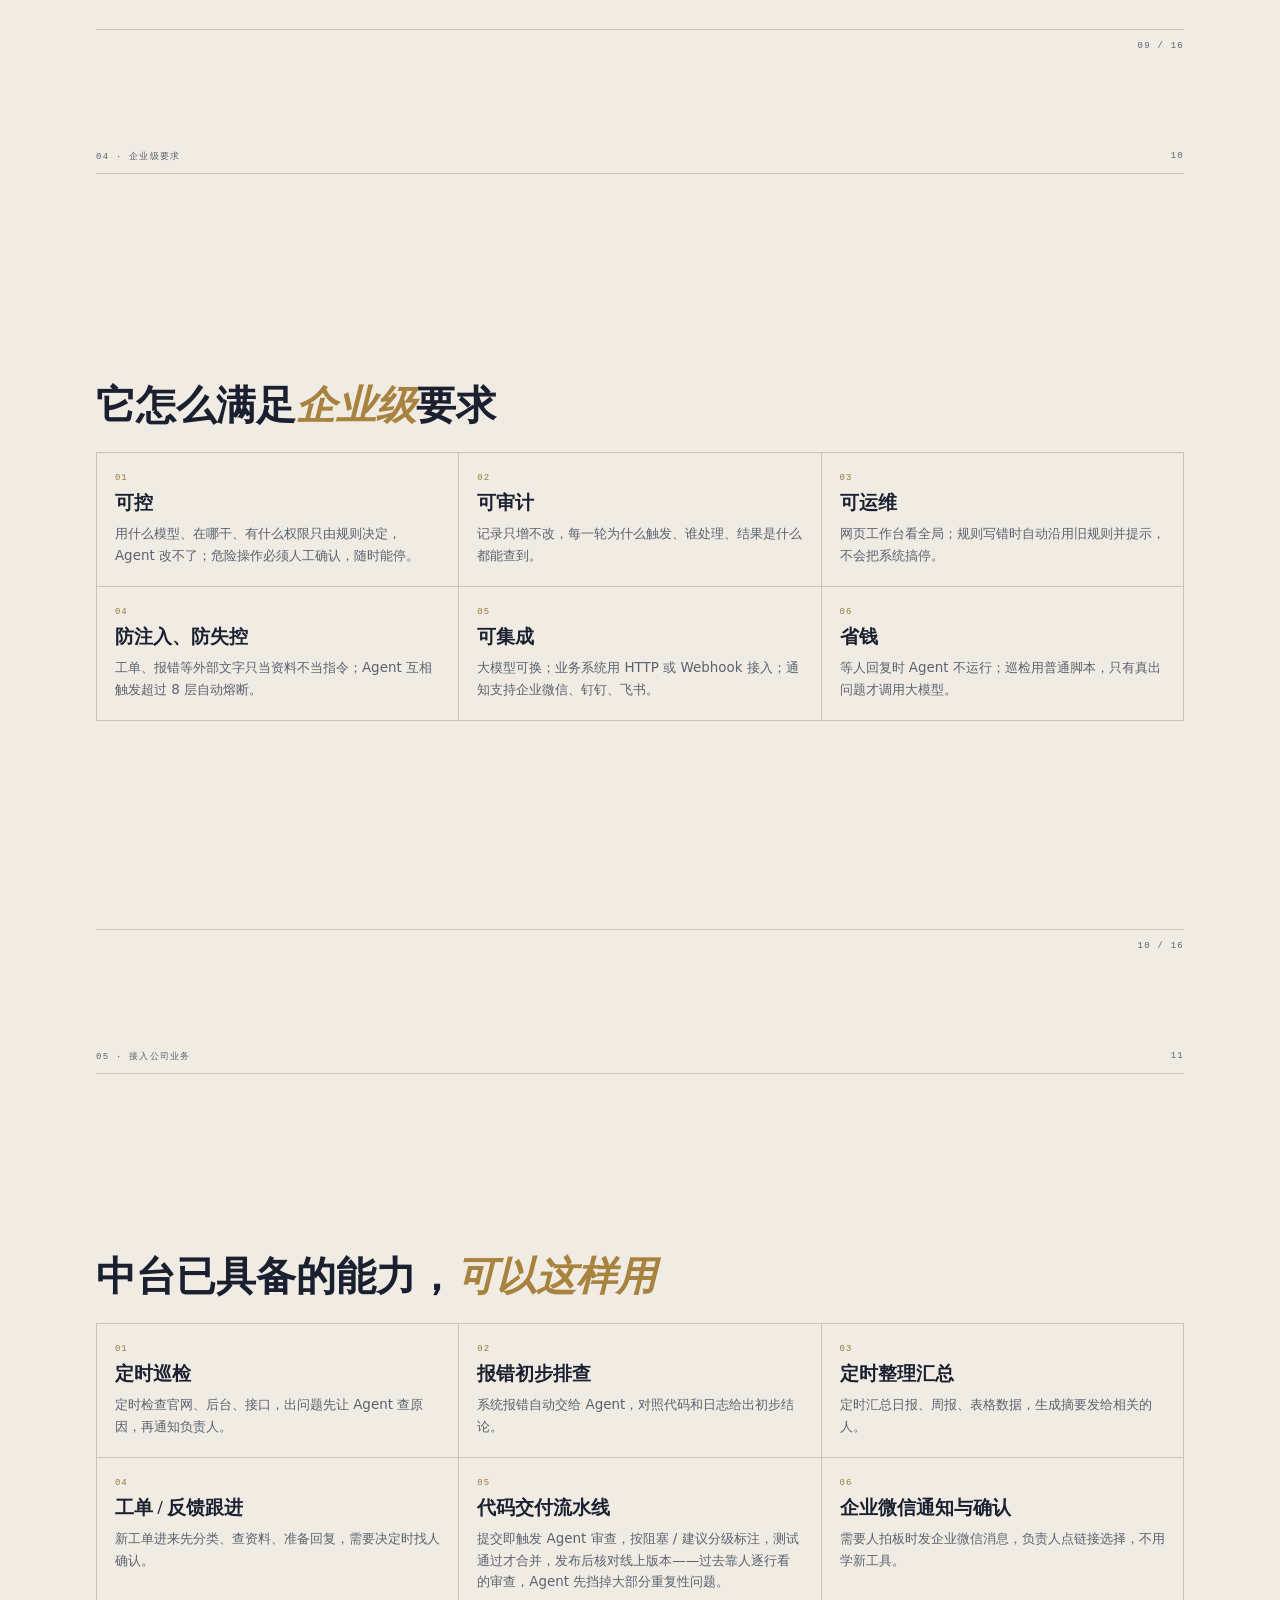
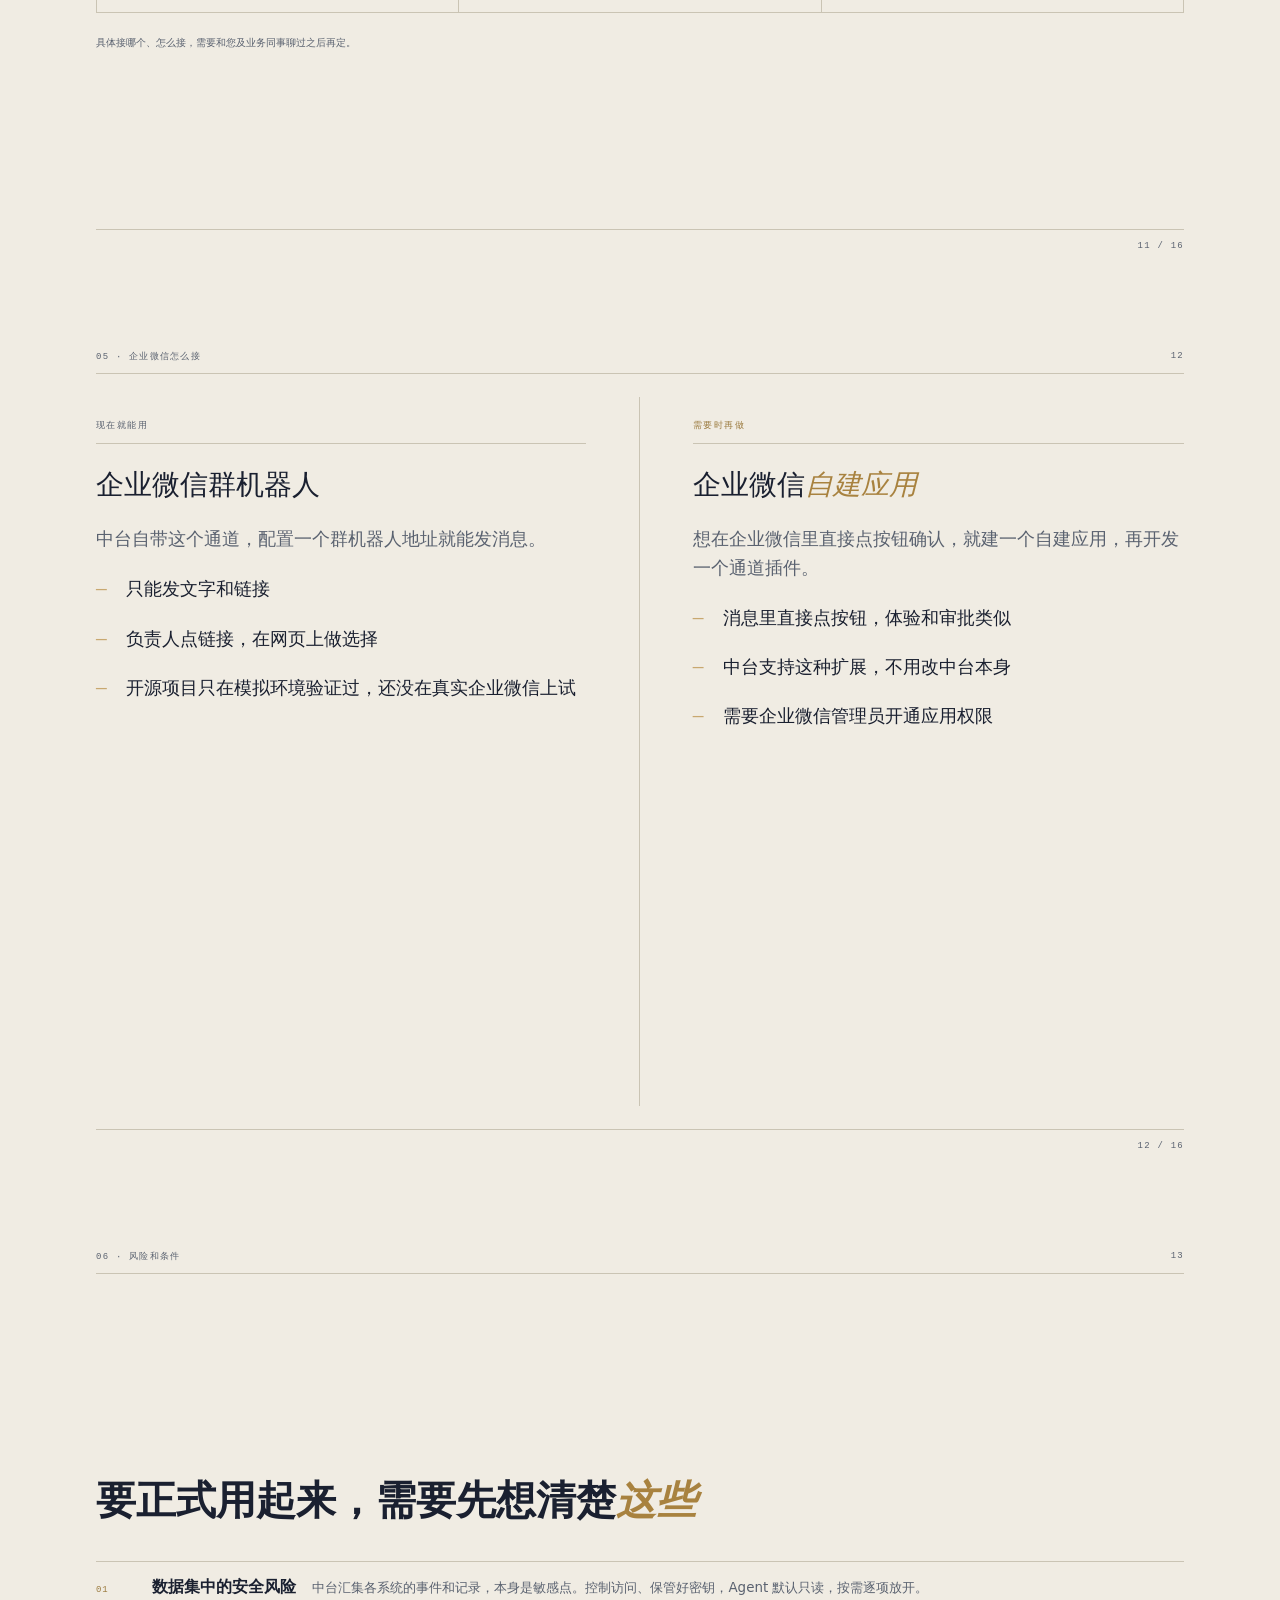
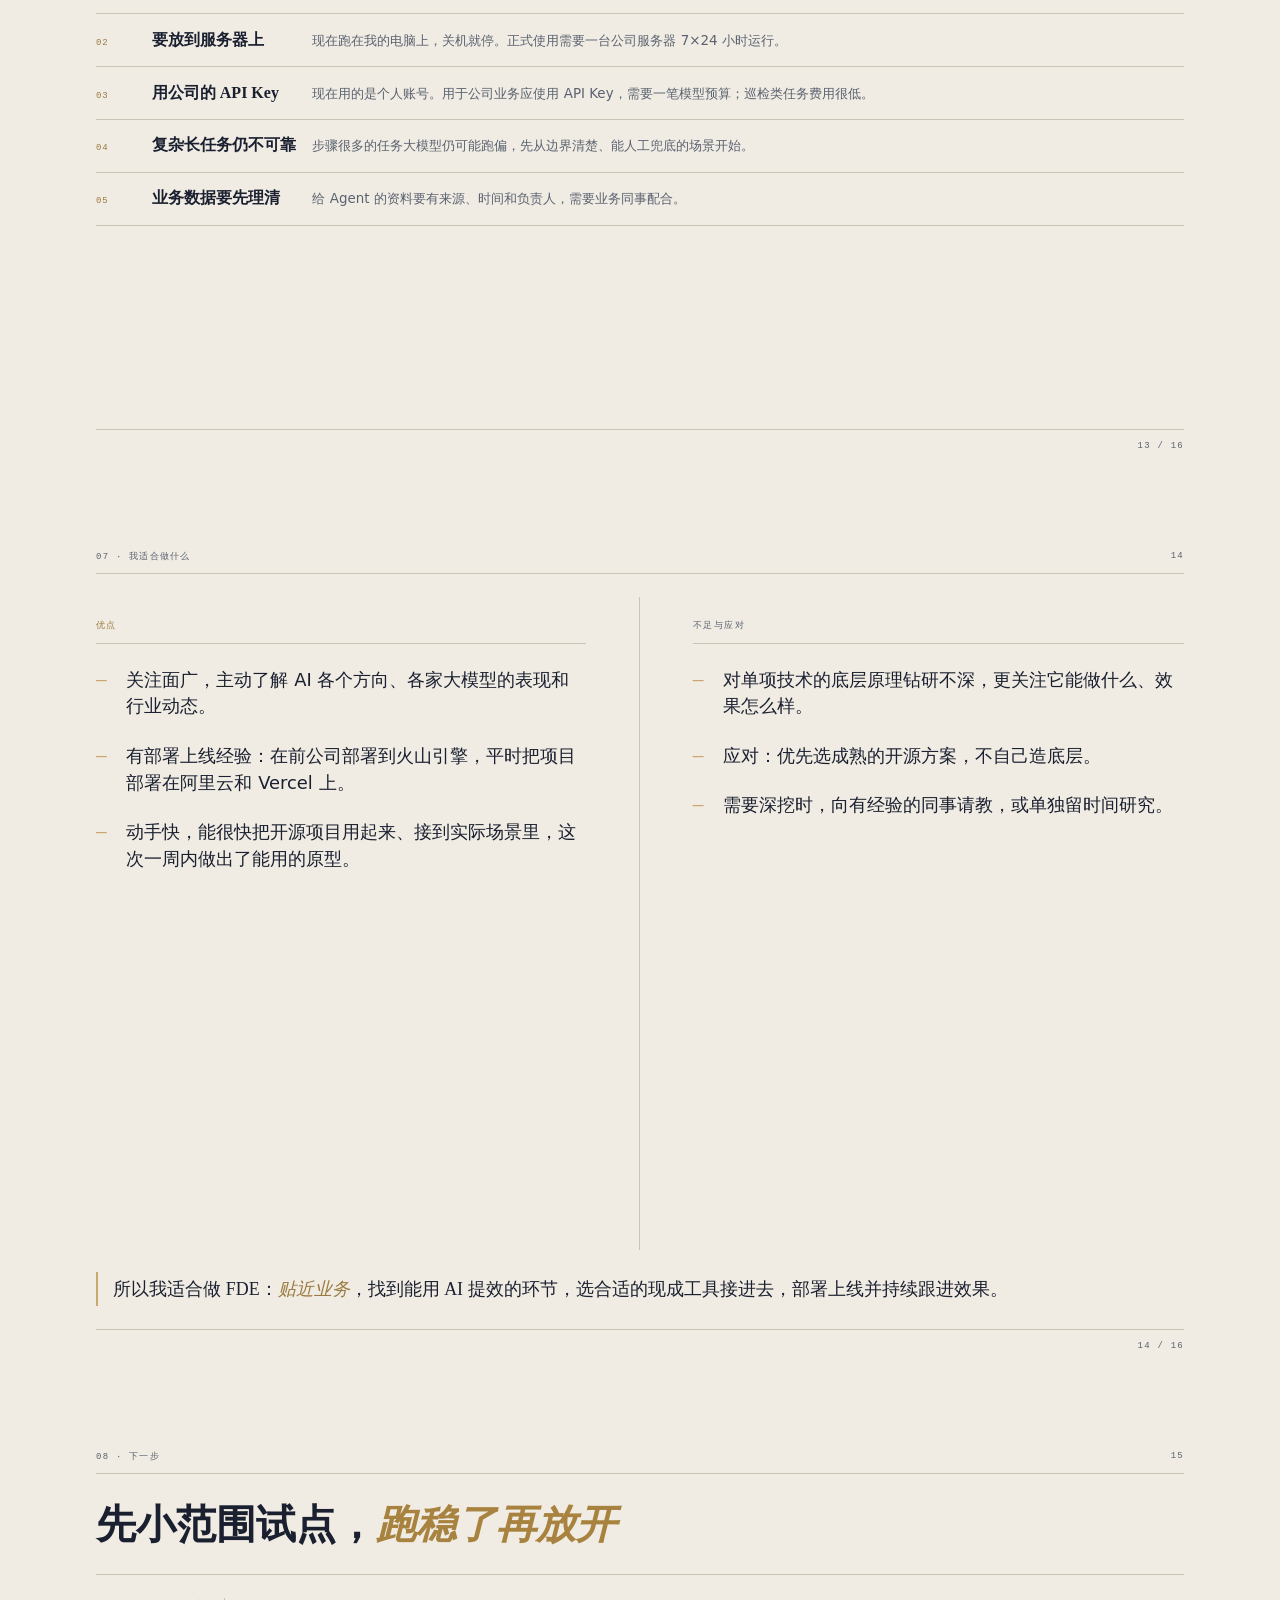
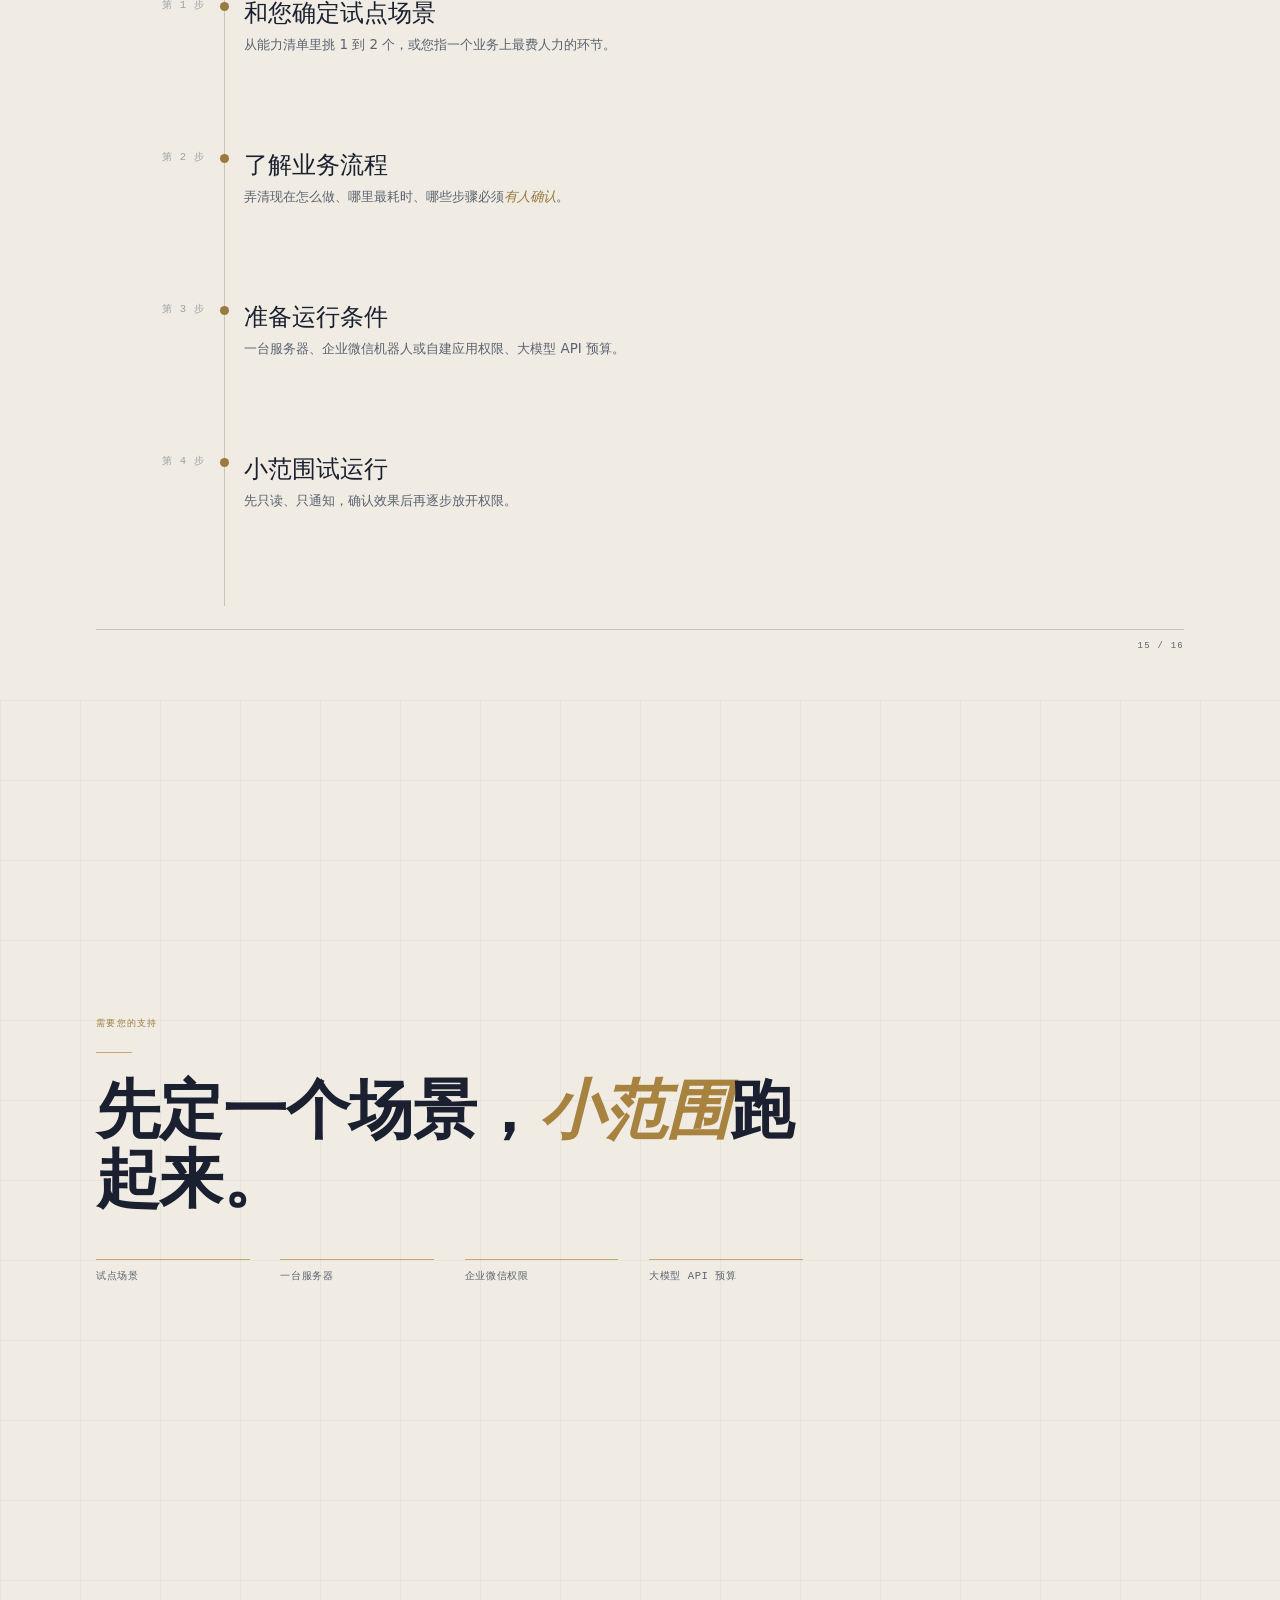
==== commit df64af69: "周报新增:为什么做这件事 + 中台/CI 新增内容 - 开头加两页:聊天式用 Agent vs 领导力思维(信号驱动),呼应这次搭中台的初衷 - 中台怎么转起来 一页加一句呼应前面的话 - 接入公司业" ====
--- a/2026-11-week1-agent-hub/index.html
+++ b/2026-11-week1-agent-hub/index.html
@@ -2607,358 +2607,405 @@
   </div>
   <div class="slide-foot">
     <span class="label muted"></span>
-    <span class="label muted">02 / 14</span>
+    <span class="label muted">02 / 16</span>
   </div>
   <div class="slide-edit-layer" aria-hidden="true"></div>
 </section>
 
 
-<!-- 03 这一周做了什么 -->
-<section id="slide-2" data-template-slide-index="3" class="slide light slide--diagram">
-  <header class="slide-chrome">
-    <span class="label" style="color: var(--c-fg-light-2)" data-edit-slot="s2-slot-1" data-slot-type="text" data-slot-label="01 · 这一周做了什么" data-slot-locked-layout="true">01 · 这一周做了什么</span>
-    <span class="label" style="color: var(--c-fg-light-2)">03</span>
-  </header>
-  <div class="slide-body">
-    <h2 class="h2" data-anim="fade-up" data-delay="0" data-edit-slot="s2-slot-2" data-slot-type="text" data-slot-label="从调研到能跑起来的原型" data-slot-locked-layout="true">从调研到<em>能跑起来的原型</em></h2>
-    <div class="flow" data-anim="fade-up" data-delay="1">
-      <div class="flow-step">
-        <div class="flow-num">01</div>
-        <div class="flow-title" data-edit-slot="s2-slot-3" data-slot-type="text" data-slot-label="调研" data-slot-locked-layout="true">调研</div>
-        <div class="flow-desc" data-edit-slot="s2-slot-4" data-slot-type="text" data-slot-label="本地与云端 Agent 的区别、企业落地的难点，看了腾讯云 ADP、OpenClaw 等方案。" data-slot-locked-layout="true">本地与云端 Agent 的区别、企业落地的难点，看了腾讯云 ADP、OpenClaw 等方案。</div>
-      </div>
-      <div class="flow-arrow">→</div>
-      <div class="flow-step">
-        <div class="flow-num">02</div>
-        <div class="flow-title" data-edit-slot="s2-slot-5" data-slot-type="text" data-slot-label="选型" data-slot-locked-layout="true">选型</div>
-        <div class="flow-desc" data-edit-slot="s2-slot-6" data-slot-type="text" data-slot-label="选开源项目 agent-autoloop 做底座（MIT 许可，可商用），不从零开发。" data-slot-locked-layout="true">选开源项目 agent-autoloop 做底座（MIT 许可，可商用），不从零开发。</div>
-      </div>
-      <div class="flow-arrow">→</div>
-      <div class="flow-step">
-        <div class="flow-num">03</div>
-        <div class="flow-title" data-edit-slot="s2-slot-7" data-slot-type="text" data-slot-label="搭建" data-slot-locked-layout="true">搭建</div>
-        <div class="flow-desc" data-edit-slot="s2-slot-8" data-slot-type="text" data-slot-label="接上定时巡检和异常排查，打通通知和“发卡片让人拍板”。" data-slot-locked-layout="true">接上定时巡检和异常排查，打通通知和“发卡片让人拍板”。</div>
-      </div>
-      <div class="flow-arrow">→</div>
-      <div class="flow-step">
-        <div class="flow-num">04</div>
-        <div class="flow-title" data-edit-slot="s2-slot-9" data-slot-type="text" data-slot-label="可视化" data-slot-locked-layout="true">可视化</div>
-        <div class="flow-desc" data-edit-slot="s2-slot-10" data-slot-type="text" data-slot-label="自己开发网页工作台，一个页面看全局。" data-slot-locked-layout="true">自己开发网页工作台，一个页面看全局。</div>
-      </div>
-      <div class="flow-arrow">→</div>
-      <div class="flow-step">
-        <div class="flow-num">05</div>
-        <div class="flow-title" data-edit-slot="s2-slot-11" data-slot-type="text" data-slot-label="验证" data-slot-locked-layout="true">验证</div>
-        <div class="flow-desc" data-edit-slot="s2-slot-12" data-slot-type="text" data-slot-label="连续运行 7 天，300 多轮任务，模型费用约 2 美元。" data-slot-locked-layout="true">连续运行 7 天，300 多轮任务，模型费用约 2 美元。</div>
-      </div>
-    </div>
-  </div>
-  <footer class="slide-foot">
-    <span class="label" style="color: var(--c-fg-light-2)" data-edit-slot="s2-slot-13" data-slot-type="text" data-slot-label="第一周工作汇报" data-slot-locked-layout="true">第一周工作汇报</span>
-    <span class="label" style="color: var(--c-fg-light-2)">03 / 14</span>
-  </footer>
+<!-- 03 为什么做这件事 -->
+<section id="slide-2" data-template-slide-index="3" class="slide light slide--chapter">
+  <div class="chapter-num" data-anim="fade-in" data-delay="0" data-edit-slot="s2-slot-1" data-slot-type="text" data-slot-label="01 · 为什么做这件事" data-slot-locked-layout="true">01 · 为什么做这件事</div>
+  <div class="chapter-rule" data-anim="reveal-right" data-delay="1"></div>
+  <h1 class="h1" style="max-width: 78%; margin-bottom: var(--gap-md)" data-anim="fade-up" data-delay="2" data-edit-slot="s2-slot-2" data-slot-type="text" data-slot-label="大部分人用 Agent，还是聊天的方式。" data-slot-locked-layout="true">大部分人用 Agent，还是<em>聊天的方式</em>。</h1>
+  <p class="lead muted" style="max-width: 60%" data-anim="fade-up" data-delay="3" data-edit-slot="s2-slot-3" data-slot-type="text" data-slot-label="打开 Codex 或 Claude Code，给它一个任务，盯着它干，干完了检查一下，再给下一个" data-slot-locked-layout="true">打开 Codex 或 Claude Code，给它一个任务，盯着它干，干完了检查一下，再给下一个——所有事情的起点都是人自己：人不开这个窗口，什么都不会发生；而一个人能同时盯的事是有限的。</p>
   <div class="slide-edit-layer" aria-hidden="true"></div>
 </section>
 
 
-<!-- 04 我对 AI 提效的理解 -->
-<section id="slide-3" data-template-slide-index="4" class="slide light slide--list">
+<!-- 04 从聊天式到领导力思维 -->
+<section id="slide-3" data-template-slide-index="4" class="slide light slide--compare">
   <div class="slide-chrome">
-    <span class="label" style="color: var(--c-fg-light-2)" data-edit-slot="s3-slot-1" data-slot-type="text" data-slot-label="02 · 我的理解" data-slot-locked-layout="true">02 · 我的理解</span>
-    <span class="label" style="color: var(--c-fg-light-2)">04</span>
-  </div>
-  <div class="slide-body">
-    <div class="list-head" data-anim="fade-up" data-delay="1">
-      <div class="kicker" style="color: #9a7a3e" data-edit-slot="s3-slot-2" data-slot-type="text" data-slot-label="AI 提效" data-slot-locked-layout="true">AI 提效</div>
-      <h2 class="h2" data-edit-slot="s3-slot-3" data-slot-type="text" data-slot-label="做 Agent 提效，我认为要抓住四件事" data-slot-locked-layout="true">做 Agent 提效，我认为要抓住<em>四件事</em></h2>
-      <p class="body" style="color: var(--c-fg-light-2)" data-edit-slot="s3-slot-4" data-slot-type="text" data-slot-label="这些也是我选型和设计中台时的判断依据。" data-slot-locked-layout="true">这些也是我选型和设计中台时的判断依据。</p>
-    </div>
-    <ul class="bullet-list" data-anim="fade-up" data-delay="2">
-      <li><span data-edit-slot="s3-slot-5" data-slot-type="text" data-slot-label="薄中台，厚一线。中台只管调度、权限和记录；效果来自一线把自己的流程交给 Agent。" data-slot-locked-layout="true"><b>薄中台，厚一线。</b>中台只管调度、权限和记录；效果来自一线把自己的流程交给 Agent。</span></li>
-      <li><span data-edit-slot="s3-slot-6" data-slot-type="text" data-slot-label="数据最重要。给 Agent 用的资料要有来源、有时间、有负责人，否则它会照着过期的规则办事。" data-slot-locked-layout="true"><b>数据最重要。</b>给 Agent 用的资料要有来源、有时间、有负责人，否则它会照着过期的规则办事。</span></li>
-      <li><span data-edit-slot="s3-slot-7" data-slot-type="text" data-slot-label="人更重要了。能流程化的交给 Agent，人负责判断、拍板和沟通，所以关键节点要方便人介入。" data-slot-locked-layout="true"><b>人更重要了。</b>能流程化的交给 Agent，人负责判断、拍板和沟通，所以关键节点要方便人介入。</span></li>
-      <li><span data-edit-slot="s3-slot-8" data-slot-type="text" data-slot-label="企业要的不是演示。要可控、可测、可审计、可运维、可复用、可集成，缺一项就难进真实业务。" data-slot-locked-layout="true"><b>企业要的不是演示。</b>要可控、可测、可审计、可运维、可复用、可集成，缺一项就难进真实业务。</span></li>
-    </ul>
-  </div>
-  <div class="slide-foot">
-    <span class="label" style="color: var(--c-fg-light-2)"></span>
-    <span class="label" style="color: var(--c-fg-light-2)">04 / 14</span>
-  </div>
-  <div class="slide-edit-layer" aria-hidden="true"></div>
-</section>
-
-
-<!-- 05 章节：中台是什么 -->
-<section id="slide-4" data-template-slide-index="5" class="slide light slide--chapter">
-  <div class="chapter-num" data-anim="fade-in" data-delay="0" data-edit-slot="s4-slot-1" data-slot-type="text" data-slot-label="03 · 中台是什么" data-slot-locked-layout="true">03 · 中台是什么</div>
-  <div class="chapter-rule" data-anim="reveal-right" data-delay="1"></div>
-  <h1 class="h1" style="max-width: 70%; margin-bottom: var(--gap-md)" data-anim="fade-up" data-delay="2" data-edit-slot="s4-slot-2" data-slot-type="text" data-slot-label="业务里发生的事，按规则交给 Agent" data-slot-locked-layout="true">业务里发生的事，按规则<em>交给 Agent</em></h1>
-  <p class="lead muted" style="max-width: 56%" data-anim="fade-up" data-delay="3" data-edit-slot="s4-slot-3" data-slot-type="text" data-slot-label="Agent 能自己办完就办完；遇到删数据、重启服务、花钱、对外发消息，先停下来问负责人，选完再接" data-slot-locked-layout="true">Agent 能自己办完就办完；遇到删数据、重启服务、花钱、对外发消息，先停下来问负责人，选完再接着做。</p>
-  <div class="slide-edit-layer" aria-hidden="true"></div>
-</section>
-
-
-<!-- 06 中台怎么转 -->
-<section id="slide-5" data-template-slide-index="6" class="slide light slide--hub">
-  <div class="slide-chrome">
-    <span class="label muted" data-edit-slot="s5-slot-1" data-slot-type="text" data-slot-label="03 · 怎么转起来" data-slot-locked-layout="true">03 · 怎么转起来</span>
-    <span class="label muted">06</span>
-  </div>
-  <div class="slide-body">
-    <h2 class="h2" data-anim="fade-up" data-delay="0" data-edit-slot="s5-slot-2" data-slot-type="text" data-slot-label="一件事从发生到办完" data-slot-locked-layout="true">一件事从发生到<em>办完</em></h2>
-    <div class="hub" data-anim="fade-up" data-delay="1">
-      <div class="hub-col">
-        <div class="hub-col-head" data-edit-slot="s5-slot-3" data-slot-type="text" data-slot-label="业务里发生的事" data-slot-locked-layout="true">业务里发生的事</div>
-        <div class="hub-item"><b data-edit-slot="s5-slot-4" data-slot-type="text" data-slot-label="定时任务" data-slot-locked-layout="true">定时任务</b><span data-edit-slot="s5-slot-5" data-slot-type="text" data-slot-label="巡检、日报、周报汇总" data-slot-locked-layout="true">巡检、日报、周报汇总</span></div>
-        <div class="hub-item"><b data-edit-slot="s5-slot-6" data-slot-type="text" data-slot-label="系统报警 / 报错" data-slot-locked-layout="true">系统报警 / 报错</b><span data-edit-slot="s5-slot-7" data-slot-type="text" data-slot-label="网站、接口、后台服务" data-slot-locked-layout="true">网站、接口、后台服务</span></div>
-        <div class="hub-item"><b data-edit-slot="s5-slot-8" data-slot-type="text" data-slot-label="工单、反馈、代码" data-slot-locked-layout="true">工单、反馈、代码</b><span data-edit-slot="s5-slot-9" data-slot-type="text" data-slot-label="通过 HTTP / Webhook 接入" data-slot-locked-layout="true">通过 HTTP / Webhook 接入</span></div>
-      </div>
-      <div class="hub-arrow">→</div>
-      <div class="hub-core">
-        <div class="hub-col-head" style="color: var(--c-accent)" data-edit-slot="s5-slot-10" data-slot-type="text" data-slot-label="中台" data-slot-locked-layout="true">中台</div>
-        <div class="hub-core-title" data-edit-slot="s5-slot-11" data-slot-type="text" data-slot-label="规则说了算" data-slot-locked-layout="true">规则<em>说了算</em></div>
-        <ul>
-          <li data-edit-slot="s5-slot-12" data-slot-type="text" data-slot-label="什么事、交给谁、在哪干、能做到哪一步" data-slot-locked-layout="true">什么事、交给谁、在哪干、能做到哪一步</li>
-          <li data-edit-slot="s5-slot-13" data-slot-type="text" data-slot-label="每一轮都有记录，可追溯、可复盘" data-slot-locked-layout="true">每一轮都有记录，可追溯、可复盘</li>
-          <li data-edit-slot="s5-slot-14" data-slot-type="text" data-slot-label="危险操作必须先问人" data-slot-locked-layout="true">危险操作必须先问人</li>
-        </ul>
-      </div>
-      <div class="hub-arrow">→</div>
-      <div class="hub-col">
-        <div class="hub-col-head" data-edit-slot="s5-slot-15" data-slot-type="text" data-slot-label="Agent 去处理" data-slot-locked-layout="true">Agent 去处理</div>
-        <div class="hub-item"><b data-edit-slot="s5-slot-16" data-slot-type="text" data-slot-label="检查脚本" data-slot-locked-layout="true">检查脚本</b><span data-edit-slot="s5-slot-17" data-slot-type="text" data-slot-label="不调大模型，没事不花钱" data-slot-locked-layout="true">不调大模型，没事不花钱</span></div>
-        <div class="hub-item"><b data-edit-slot="s5-slot-18" data-slot-type="text" data-slot-label="排查 / 整理 Agent" data-slot-locked-layout="true">排查 / 整理 Agent</b><span data-edit-slot="s5-slot-19" data-slot-type="text" data-slot-label="查原因、写结论、出摘要" data-slot-locked-layout="true">查原因、写结论、出摘要</span></div>
-        <div class="hub-item"><b data-edit-slot="s5-slot-20" data-slot-type="text" data-slot-label="可换的大模型" data-slot-locked-layout="true">可换的大模型</b><span data-edit-slot="s5-slot-21" data-slot-type="text" data-slot-label="Claude、Codex、DeepSeek 等" data-slot-locked-layout="true">Claude、Codex、DeepSeek 等</span></div>
-      </div>
-    </div>
-    <div class="hub-return" data-anim="fade-up" data-delay="2">
-      <div><b data-edit-slot="s5-slot-22" data-slot-type="text" data-slot-label="能自己办完" data-slot-locked-layout="true">能自己办完</b><span data-edit-slot="s5-slot-23" data-slot-type="text" data-slot-label="直接结束，留下记录" data-slot-locked-layout="true">直接结束，留下记录</span></div>
-      <div class="ask"><b data-edit-slot="s5-slot-24" data-slot-type="text" data-slot-label="需要人拍板" data-slot-locked-layout="true">需要人拍板</b><span data-edit-slot="s5-slot-25" data-slot-type="text" data-slot-label="Agent 先停下，不占资源、不花钱" data-slot-locked-layout="true">Agent 先停下，不占资源、不花钱</span></div>
-      <div><b data-edit-slot="s5-slot-26" data-slot-type="text" data-slot-label="企业微信通知" data-slot-locked-layout="true">企业微信通知</b><span data-edit-slot="s5-slot-27" data-slot-type="text" data-slot-label="负责人点链接做选择" data-slot-locked-layout="true">负责人点链接做选择</span></div>
-      <div><b data-edit-slot="s5-slot-28" data-slot-type="text" data-slot-label="接着干完" data-slot-locked-layout="true">接着干完</b><span data-edit-slot="s5-slot-29" data-slot-type="text" data-slot-label="接上原来的进度" data-slot-locked-layout="true">接上原来的进度</span></div>
-    </div>
-  </div>
-  <div class="slide-foot">
-    <span class="label muted"></span>
-    <span class="label muted">06 / 14</span>
-  </div>
-  <div class="slide-edit-layer" aria-hidden="true"></div>
-</section>
-
-
-<!-- 07 原型在跑：工作台截图 -->
-<section id="slide-6" data-template-slide-index="7" class="slide light slide--split">
-  <div class="slide-chrome">
-    <span class="label" style="color: var(--c-fg-light-2)" data-edit-slot="s6-slot-1" data-slot-type="text" data-slot-label="03 · 原型运行情况" data-slot-locked-layout="true">03 · 原型运行情况</span>
-    <span class="label" style="color: var(--c-fg-light-2)">07</span>
-  </div>
-  <div class="slide-body" style="grid-template-columns: 1fr 1.45fr">
-    <div class="split-text" data-anim="fade-up" data-delay="1">
-      <div class="kicker" style="color: #9a7a3e" data-edit-slot="s6-slot-2" data-slot-type="text" data-slot-label="已在运行" data-slot-locked-layout="true">已在运行</div>
-      <h2 class="h2" data-edit-slot="s6-slot-3" data-slot-type="text" data-slot-label="不是演示，已经在干活" data-slot-locked-layout="true">不是演示，<em>已经在干活</em></h2>
-      <p class="lead" style="color: var(--c-fg-light-2)" data-edit-slot="s6-slot-4" data-slot-type="text" data-slot-label="原型接在我自己部署的几个项目上，期间真实发现过服务暂时不可访问，自动通知，恢复后自动更新。" data-slot-locked-layout="true">原型接在我自己部署的几个项目上，期间真实发现过服务暂时不可访问，自动通知，恢复后自动更新。</p>
-      <div class="mini-stats">
-        <div><b data-edit-slot="s6-slot-5" data-slot-type="text" data-slot-label="300+" data-slot-locked-layout="true">300+</b><span data-edit-slot="s6-slot-6" data-slot-type="text" data-slot-label="最近 7 天任务轮数" data-slot-locked-layout="true">最近 7 天任务轮数</span></div>
-        <div><b data-edit-slot="s6-slot-7" data-slot-type="text" data-slot-label="$2" data-slot-locked-layout="true">$2</b><span data-edit-slot="s6-slot-8" data-slot-type="text" data-slot-label="7 天模型费用" data-slot-locked-layout="true">7 天模型费用</span></div>
-        <div><b data-edit-slot="s6-slot-9" data-slot-type="text" data-slot-label="5 分钟" data-slot-locked-layout="true">5 分钟</b><span data-edit-slot="s6-slot-10" data-slot-type="text" data-slot-label="发现异常的间隔" data-slot-locked-layout="true">发现异常的间隔</span></div>
-      </div>
-    </div>
-    <div class="split-image" data-anim="fade-in" data-delay="2">
-      <div class="shot-frame"><img src="[data-uri]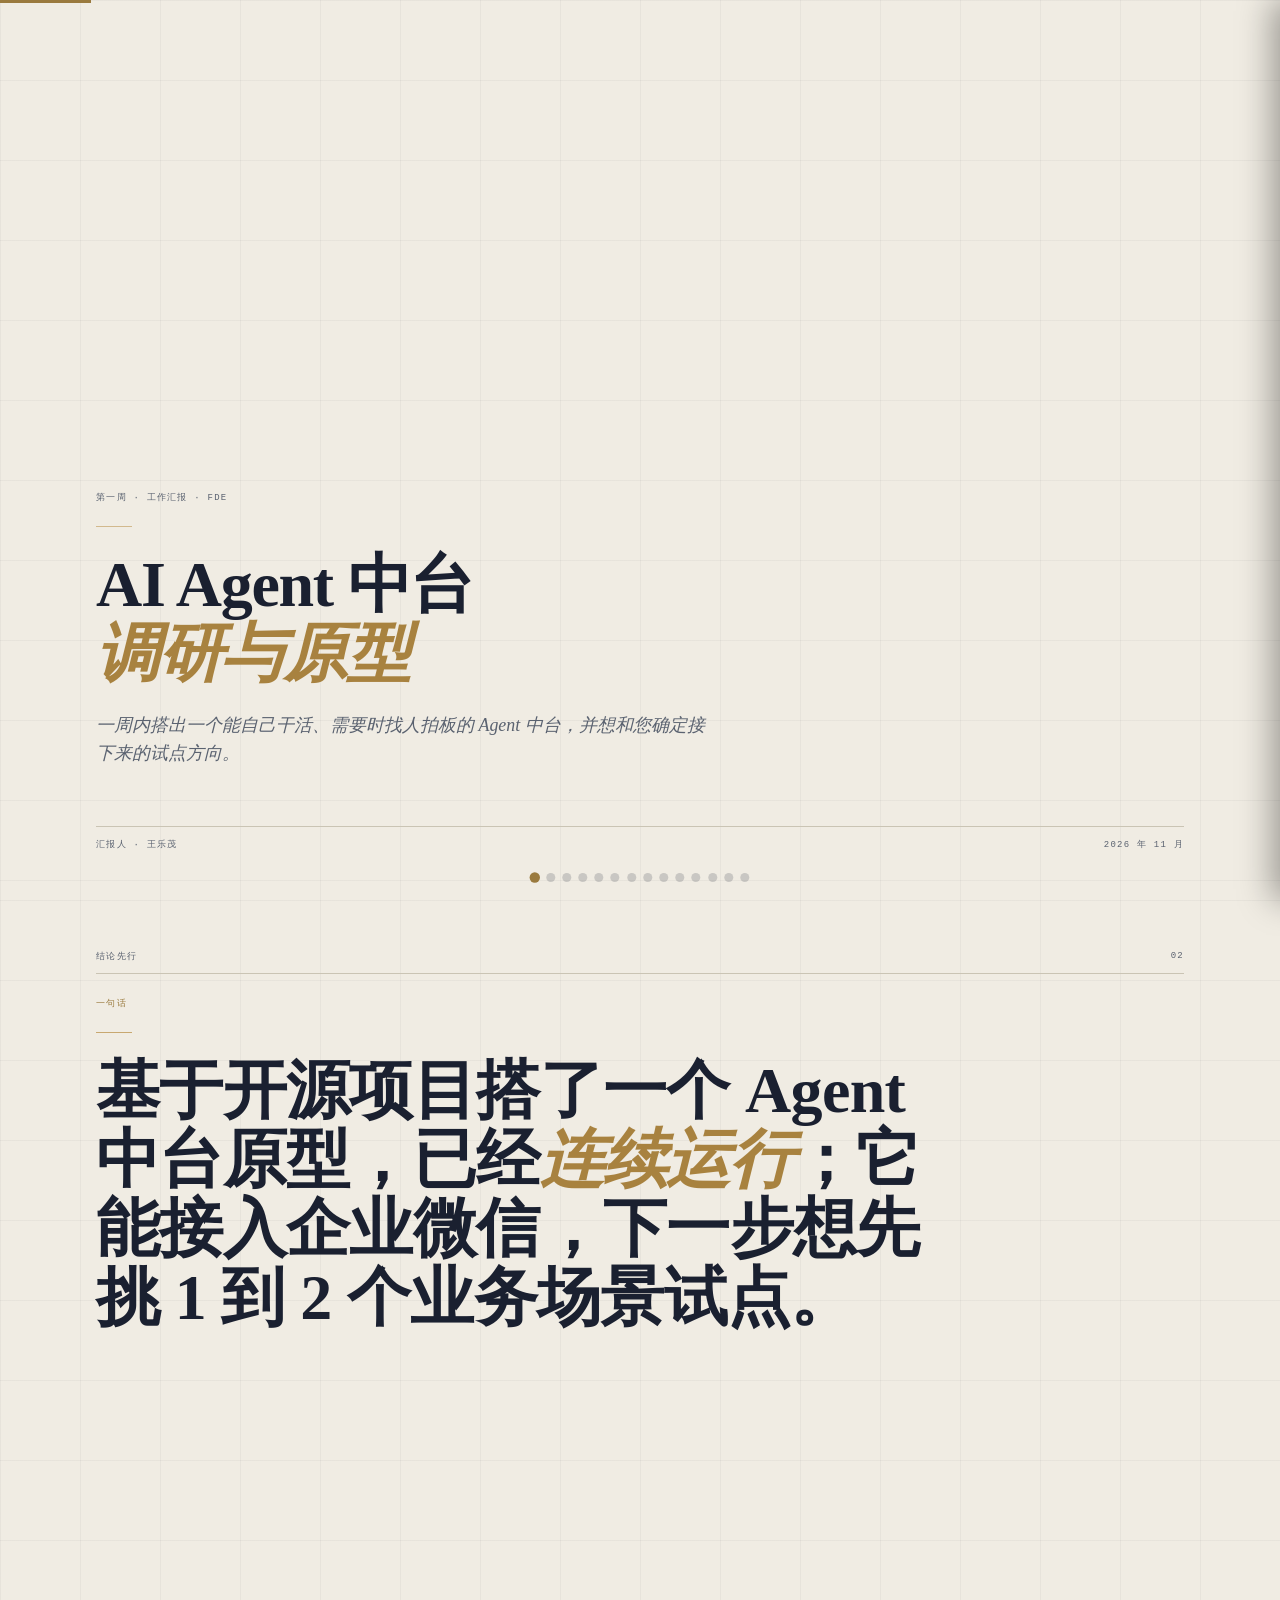
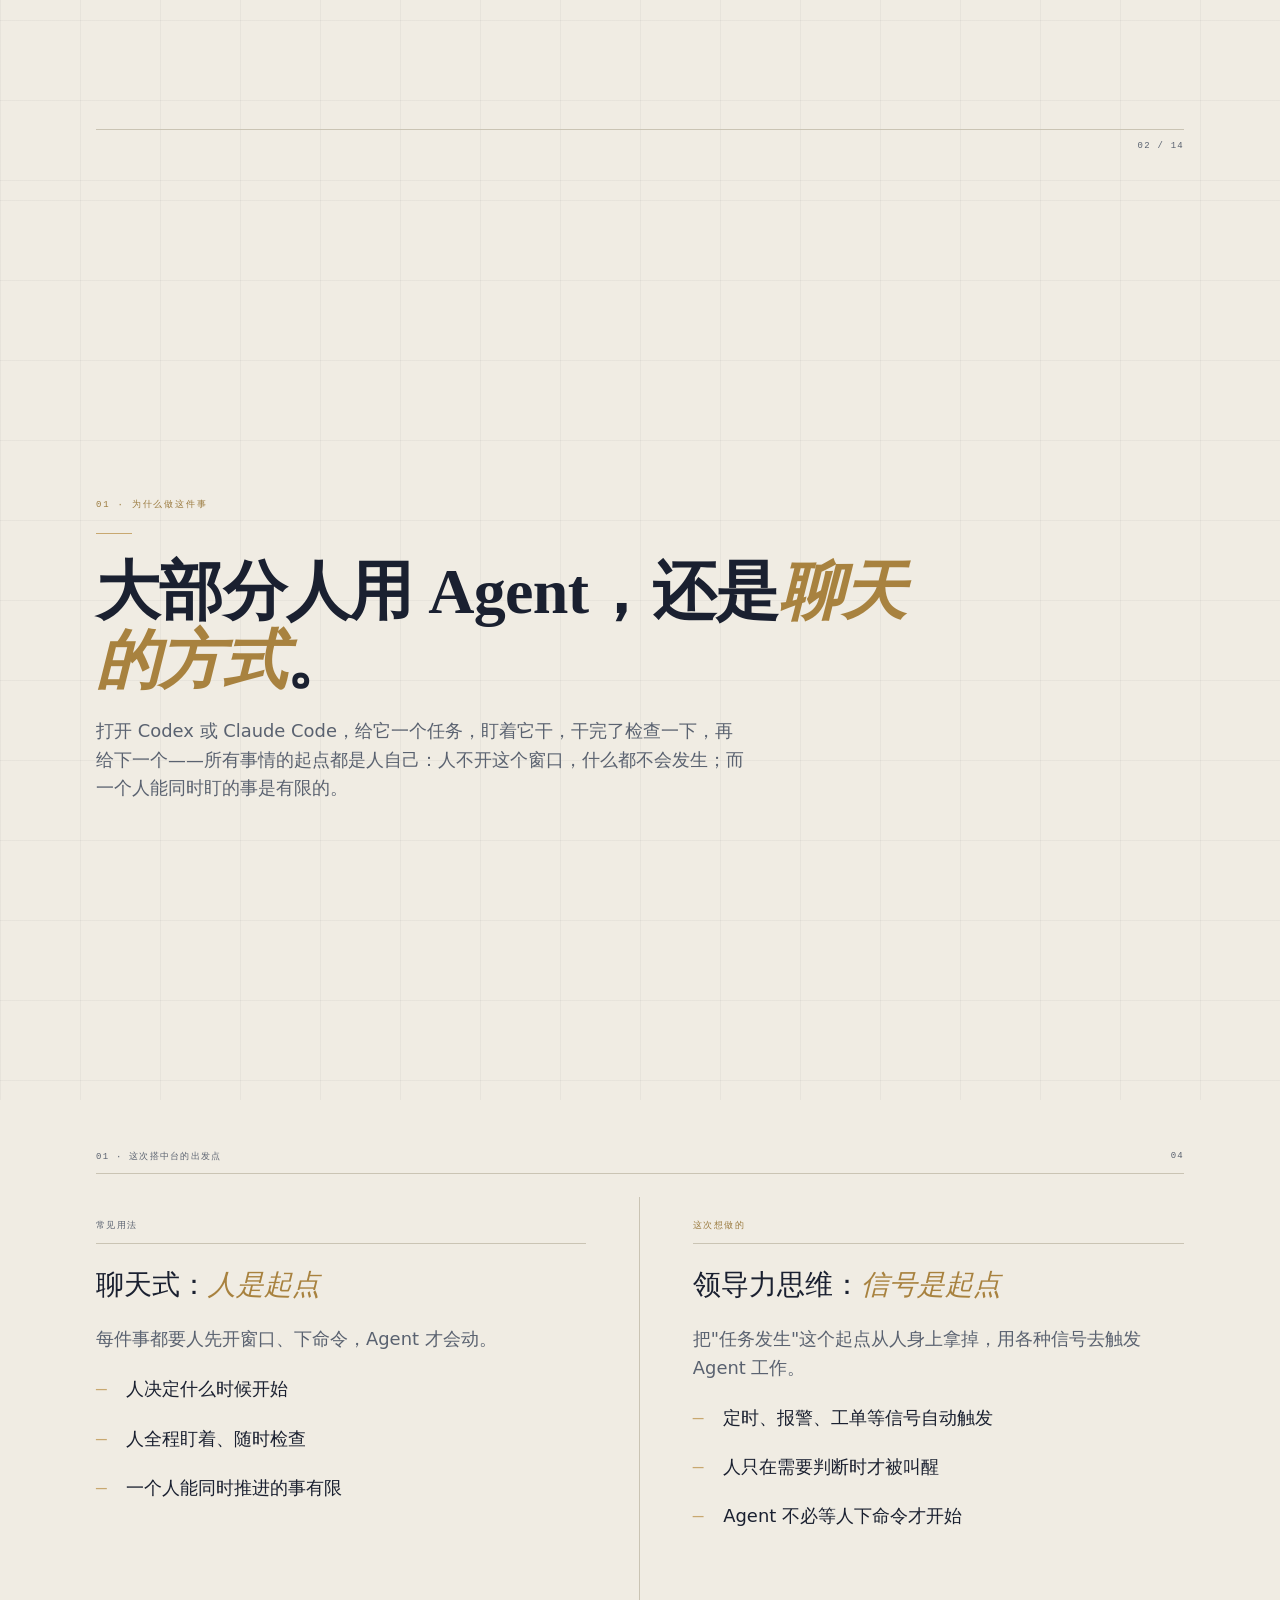
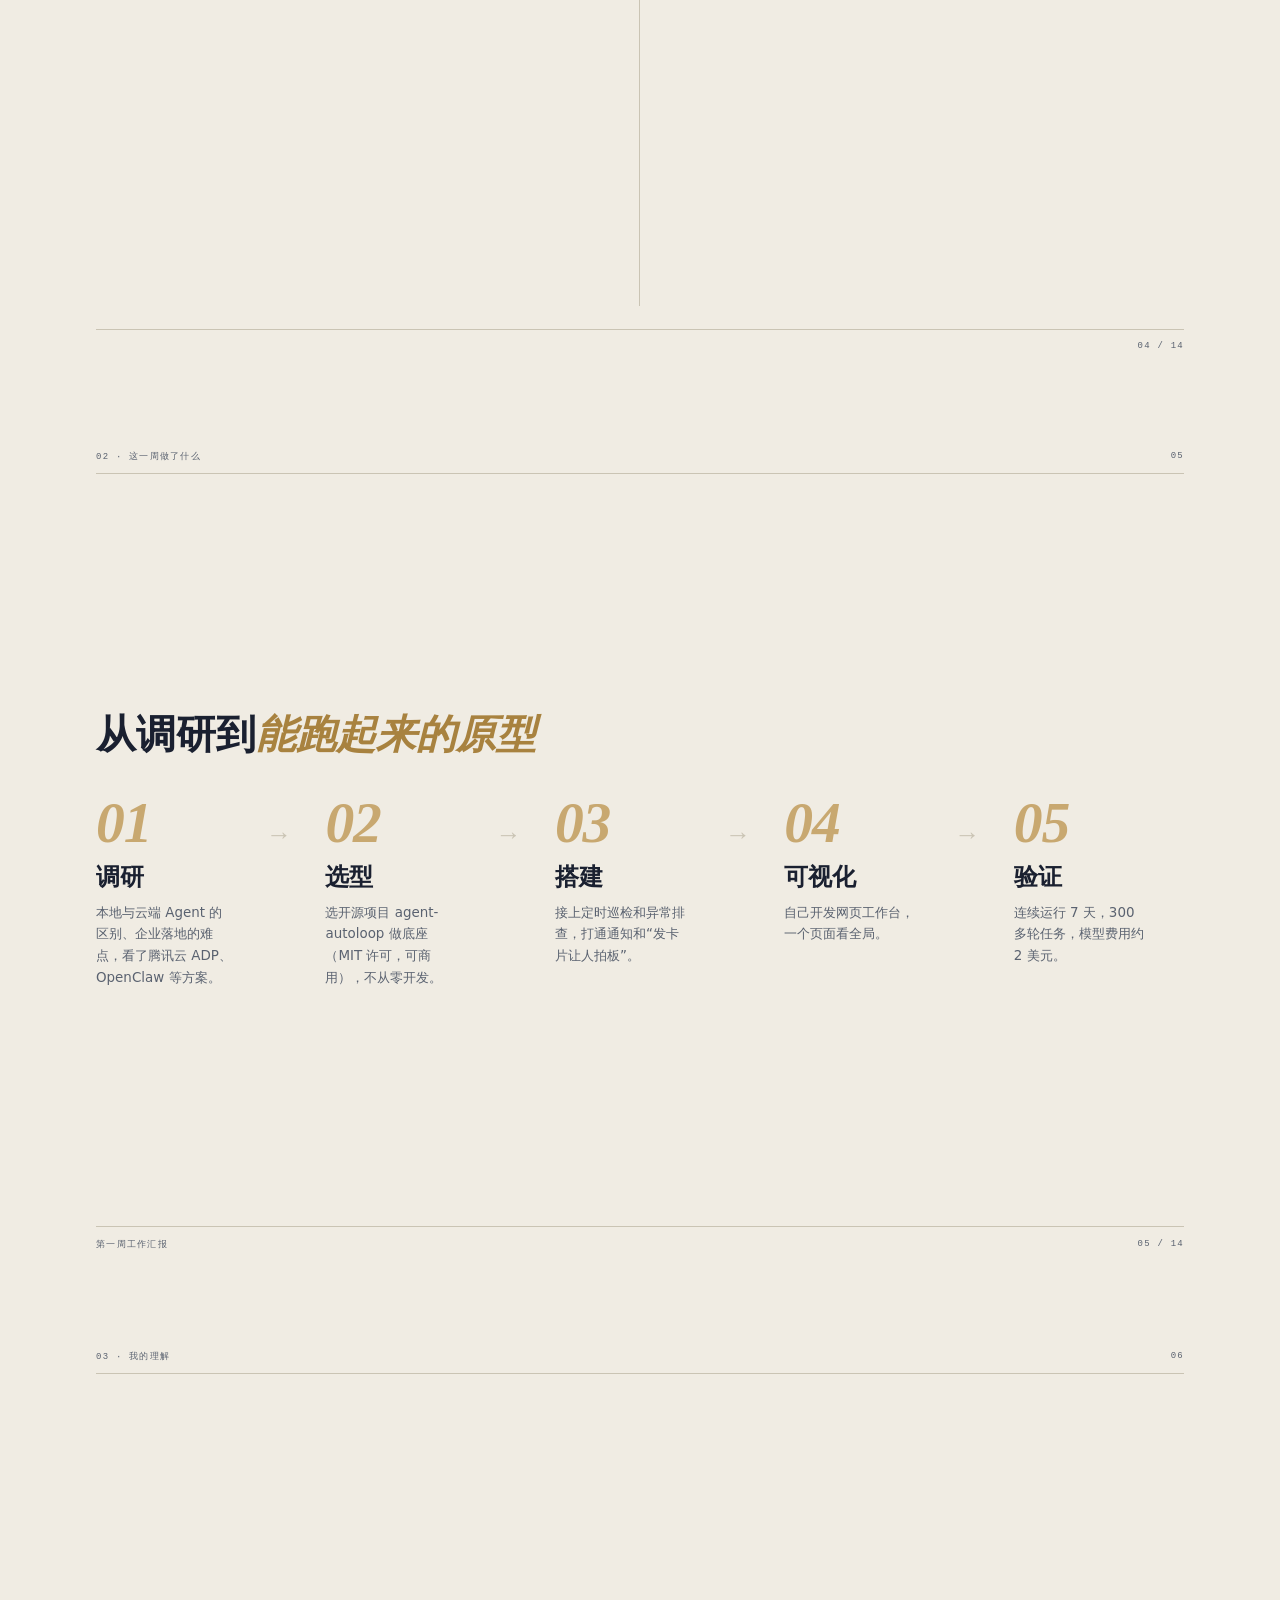
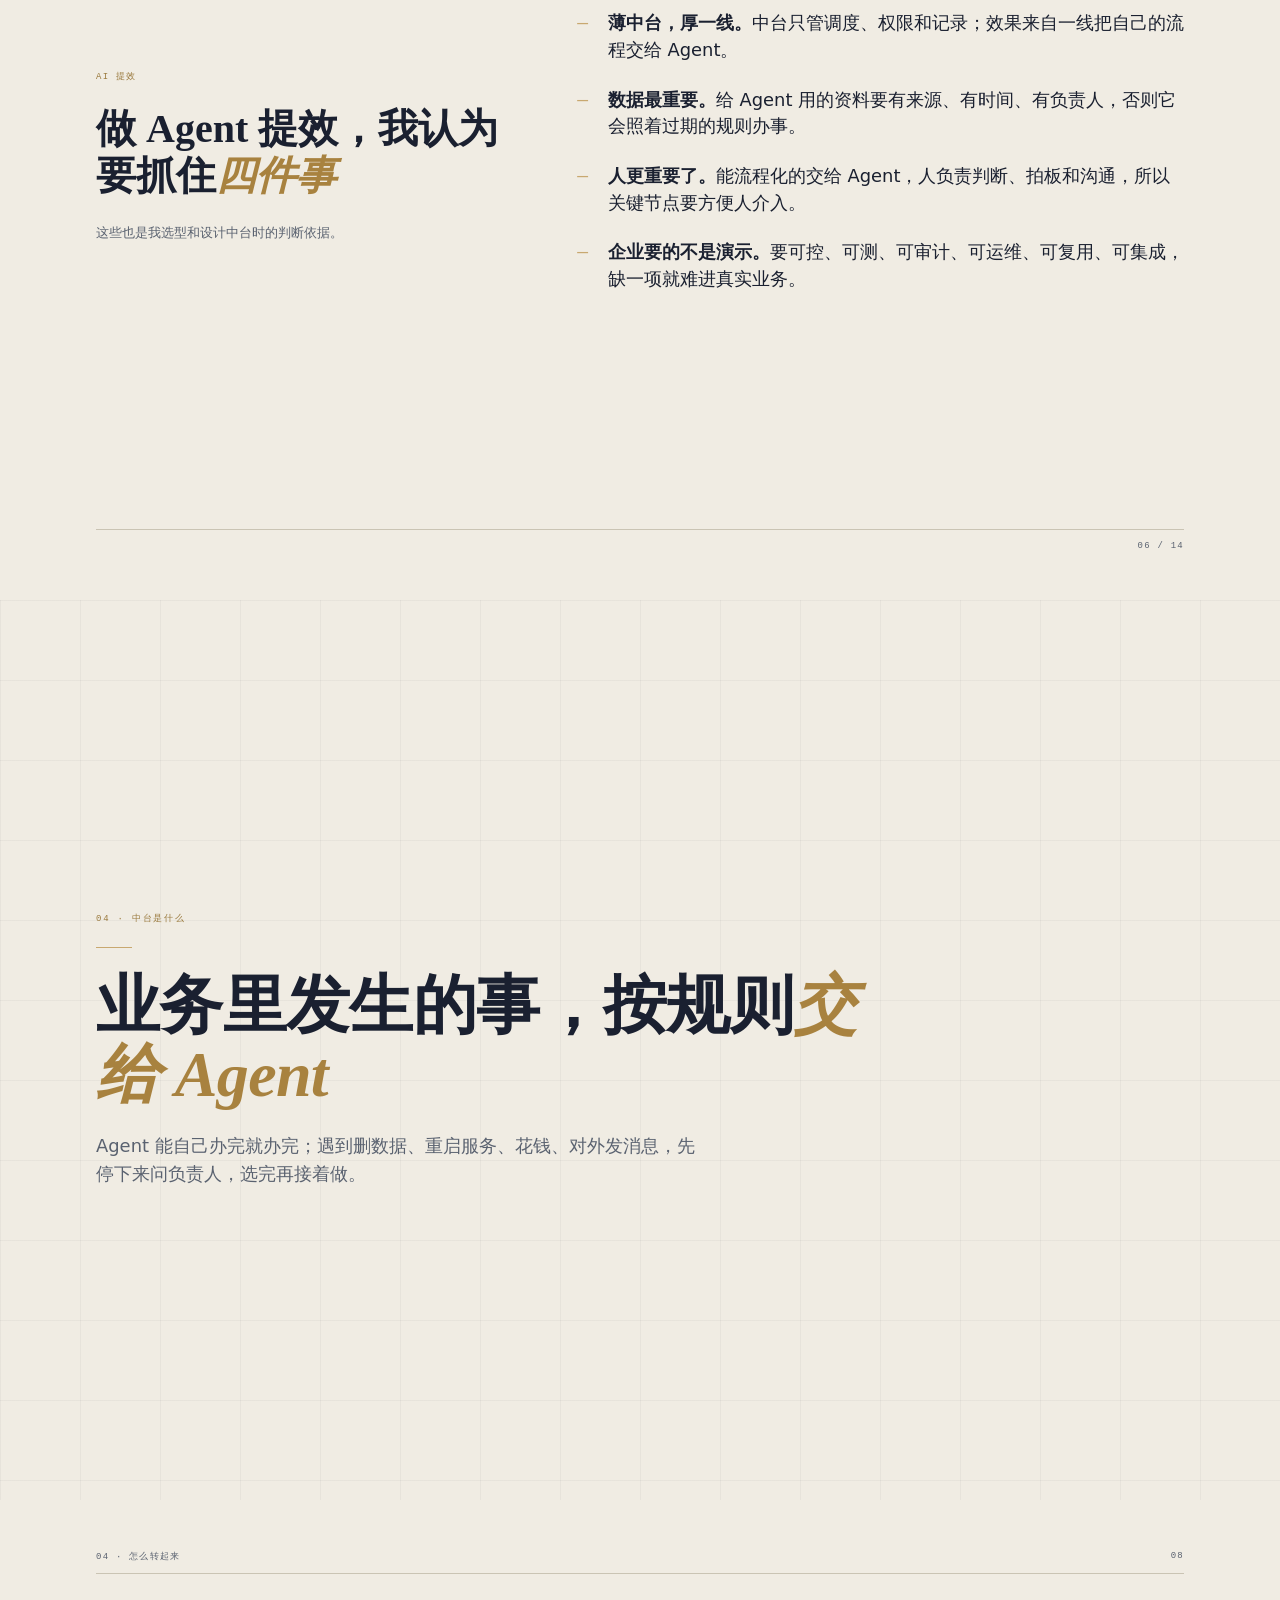
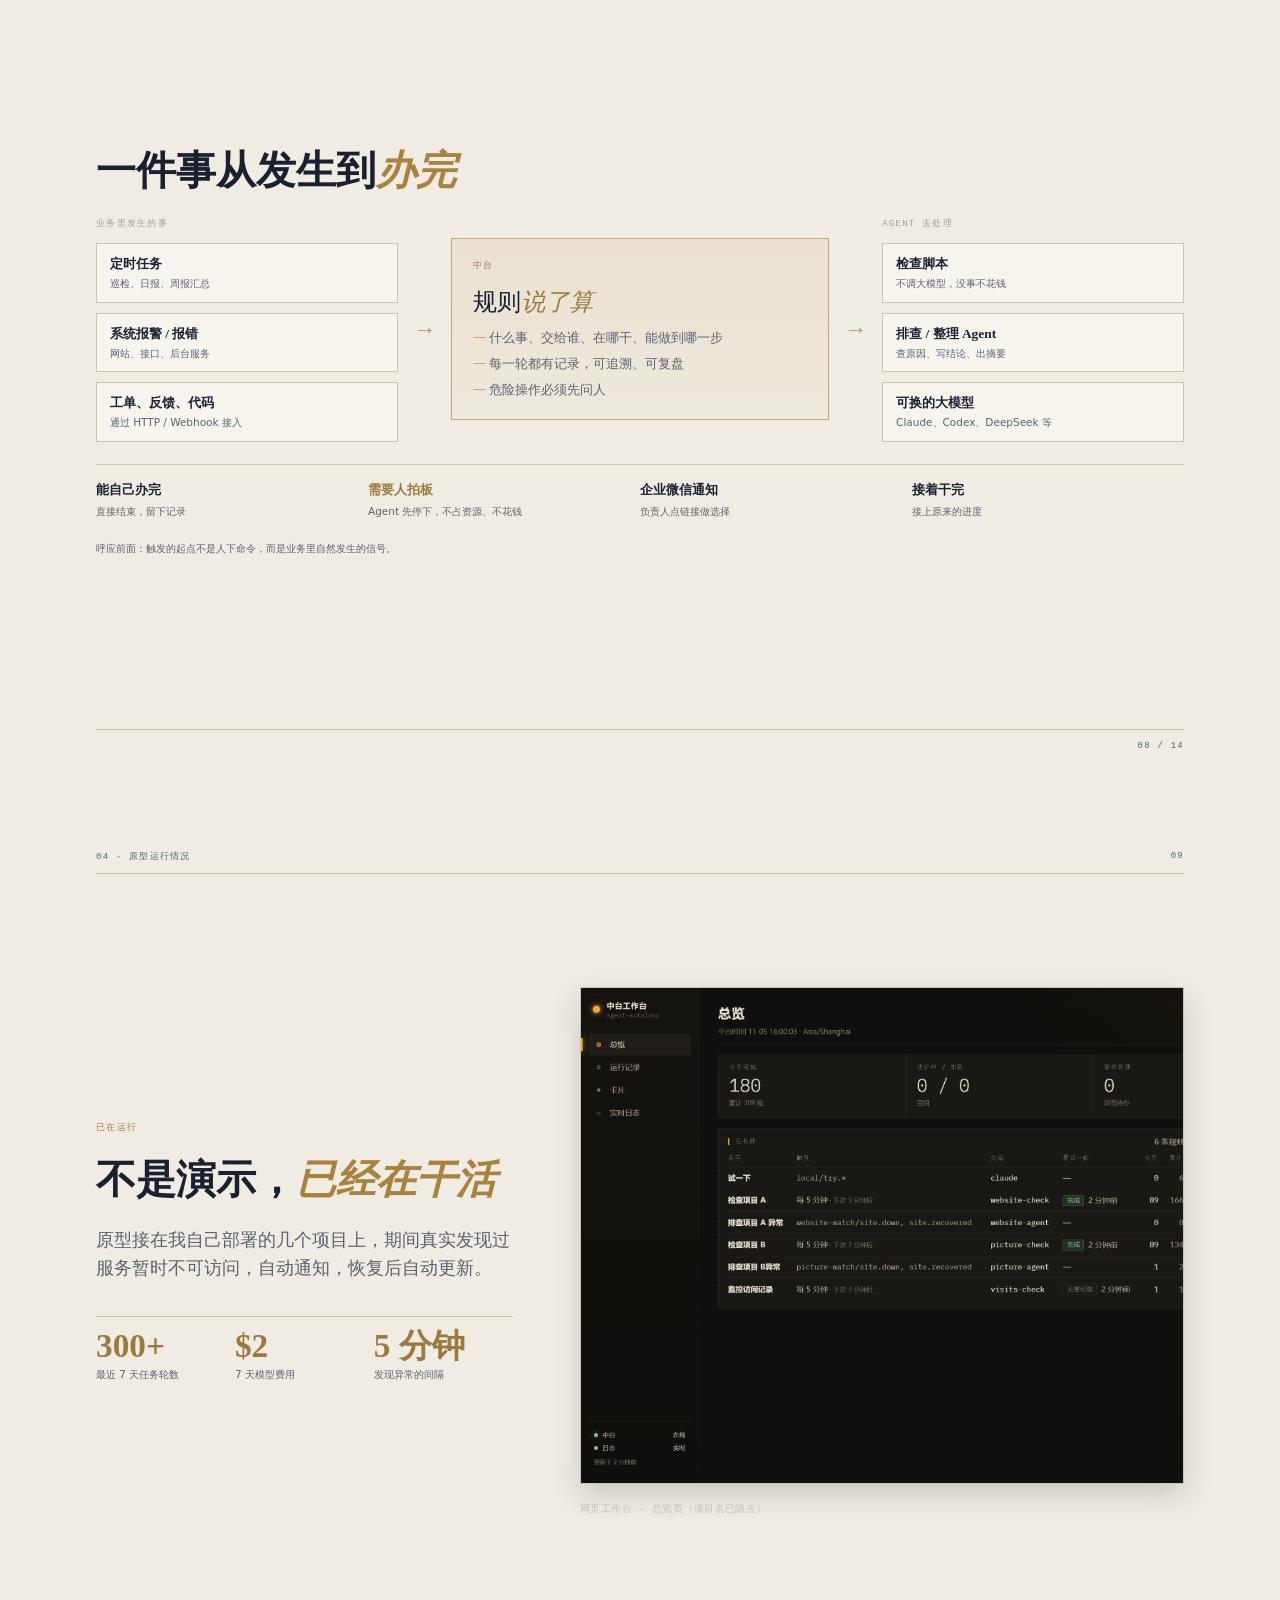
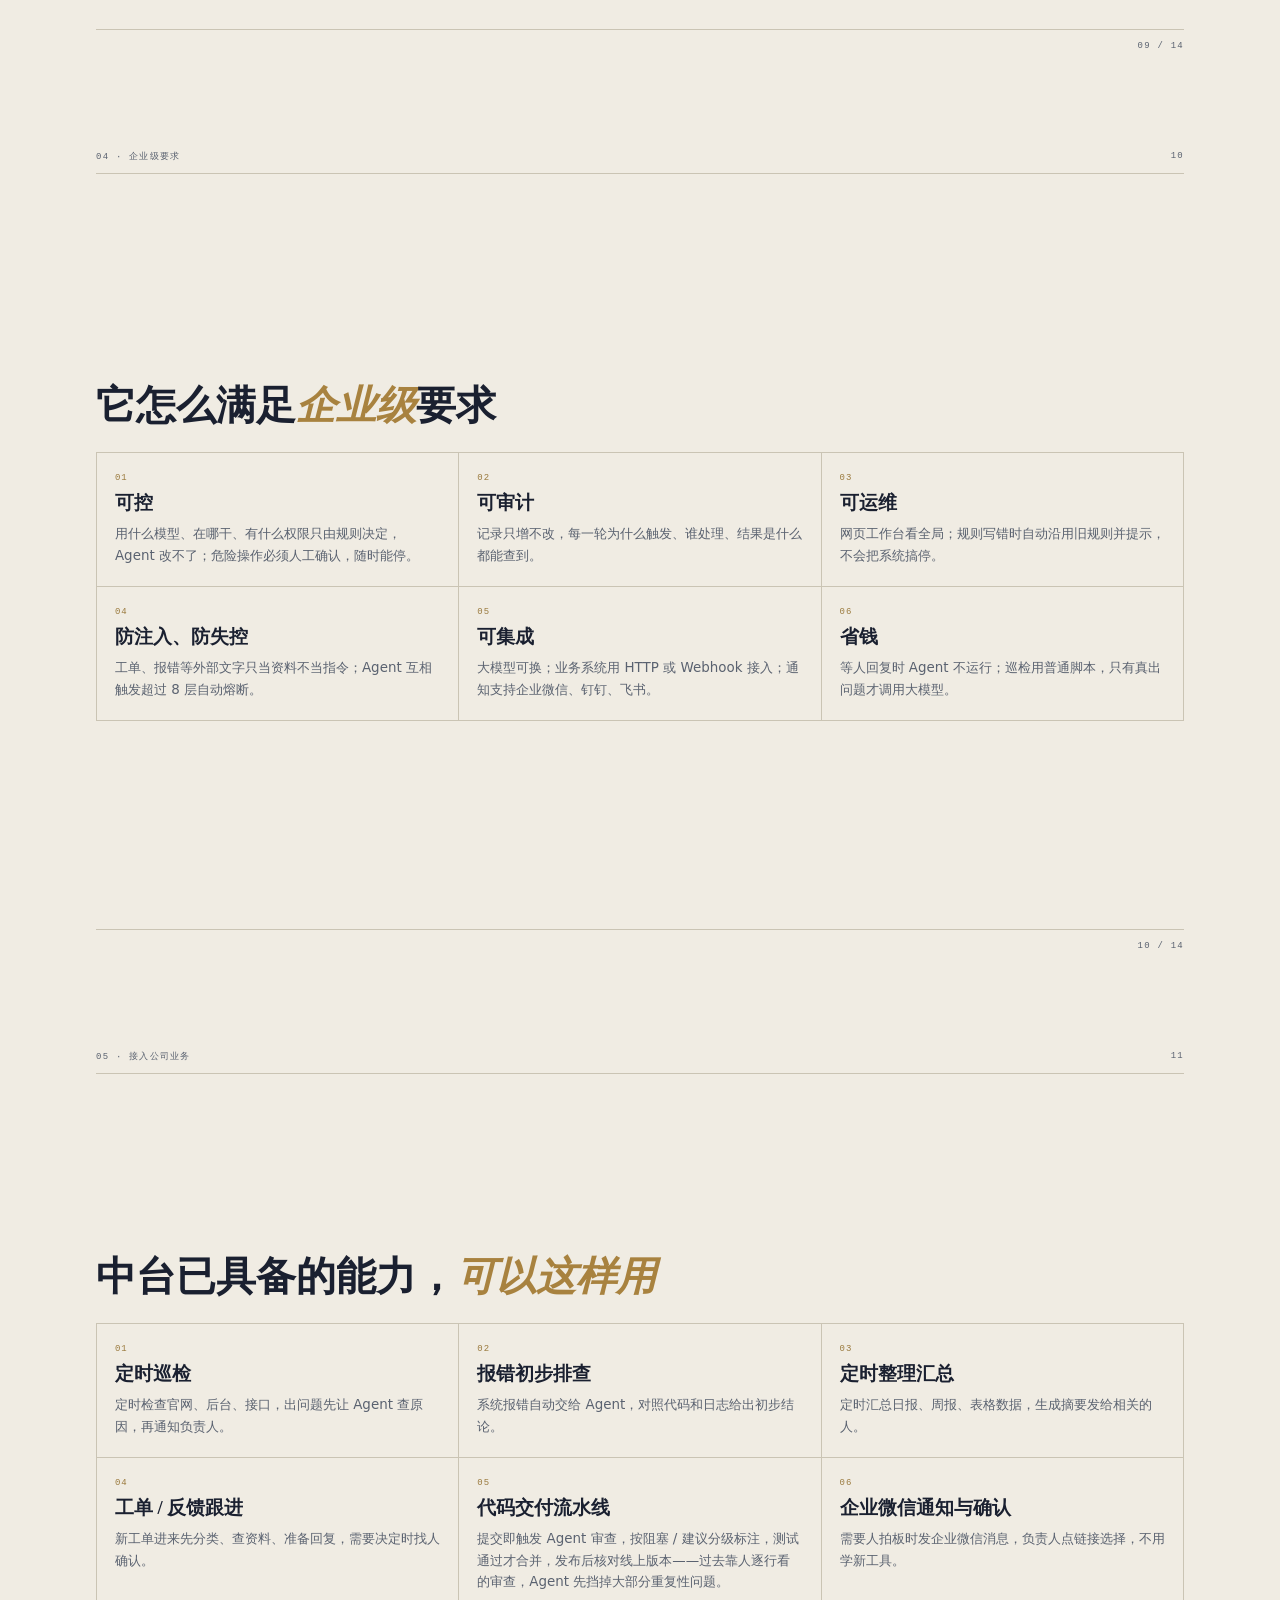
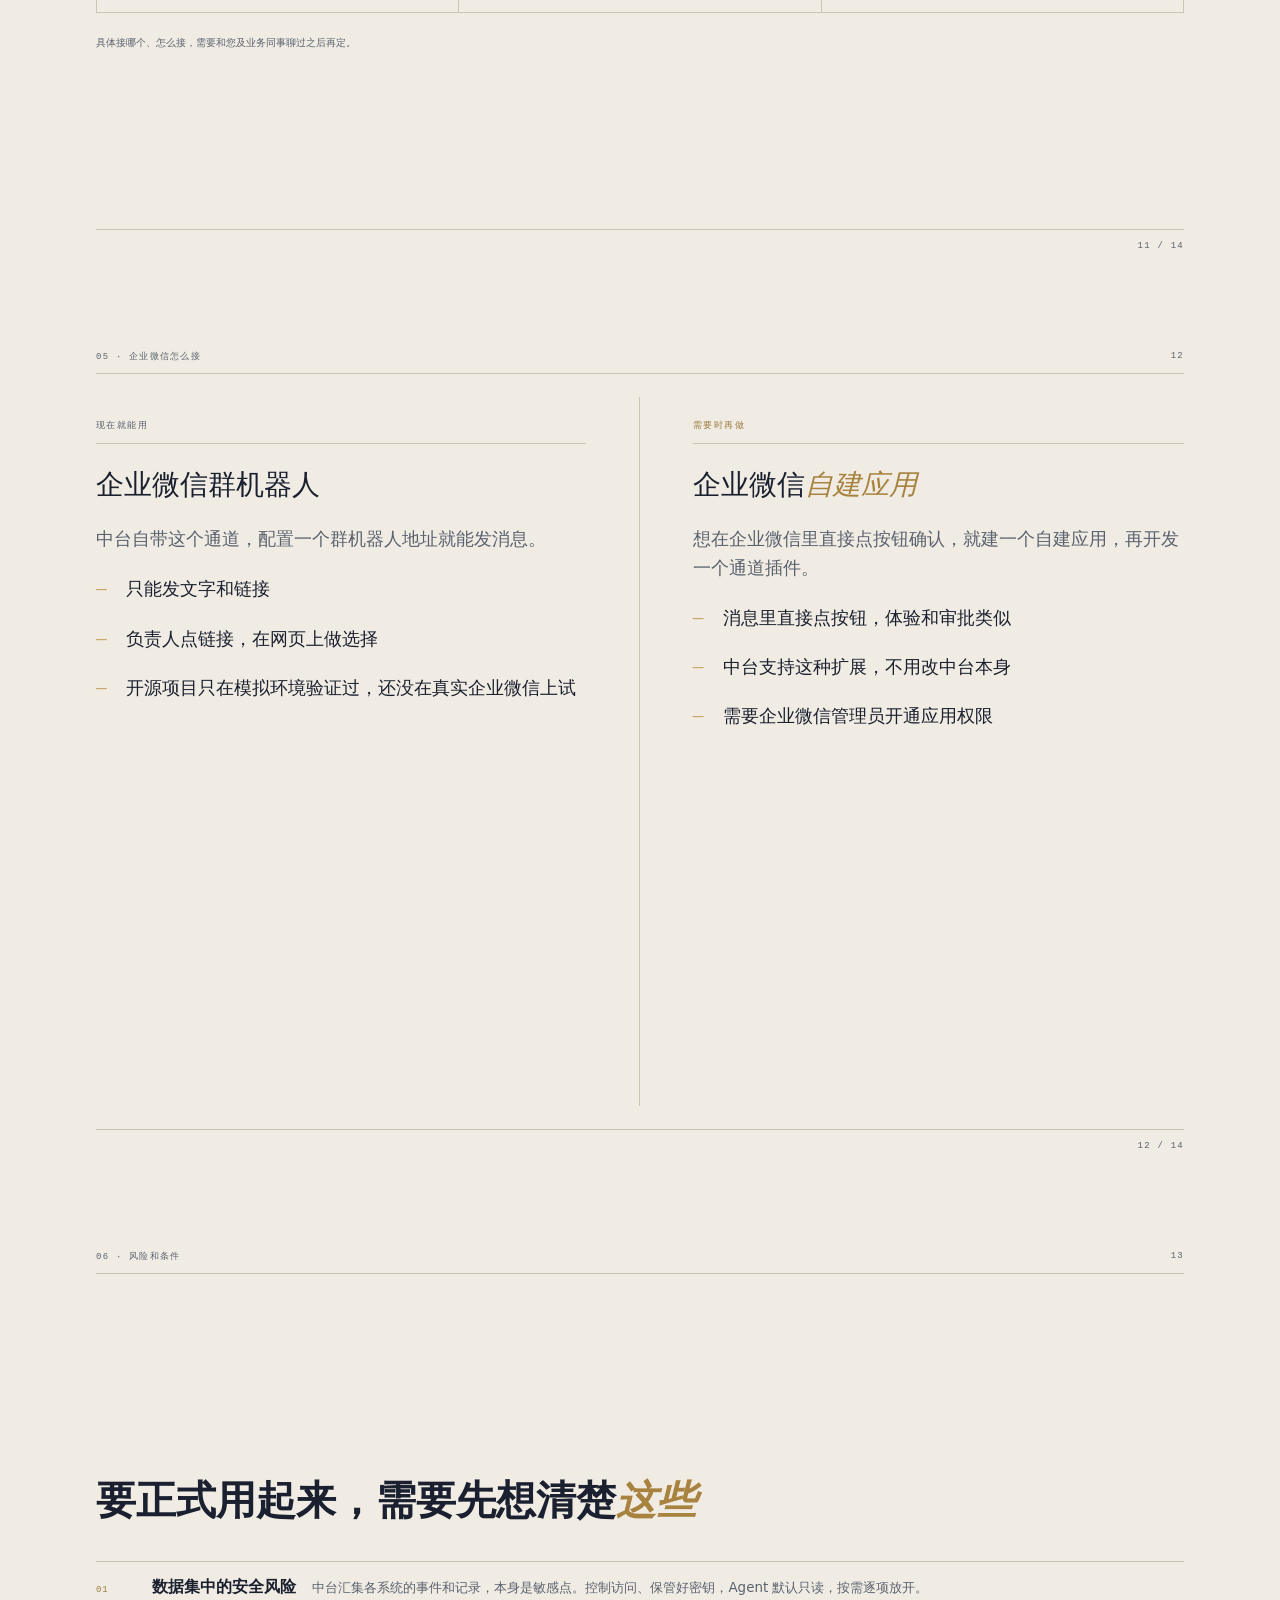
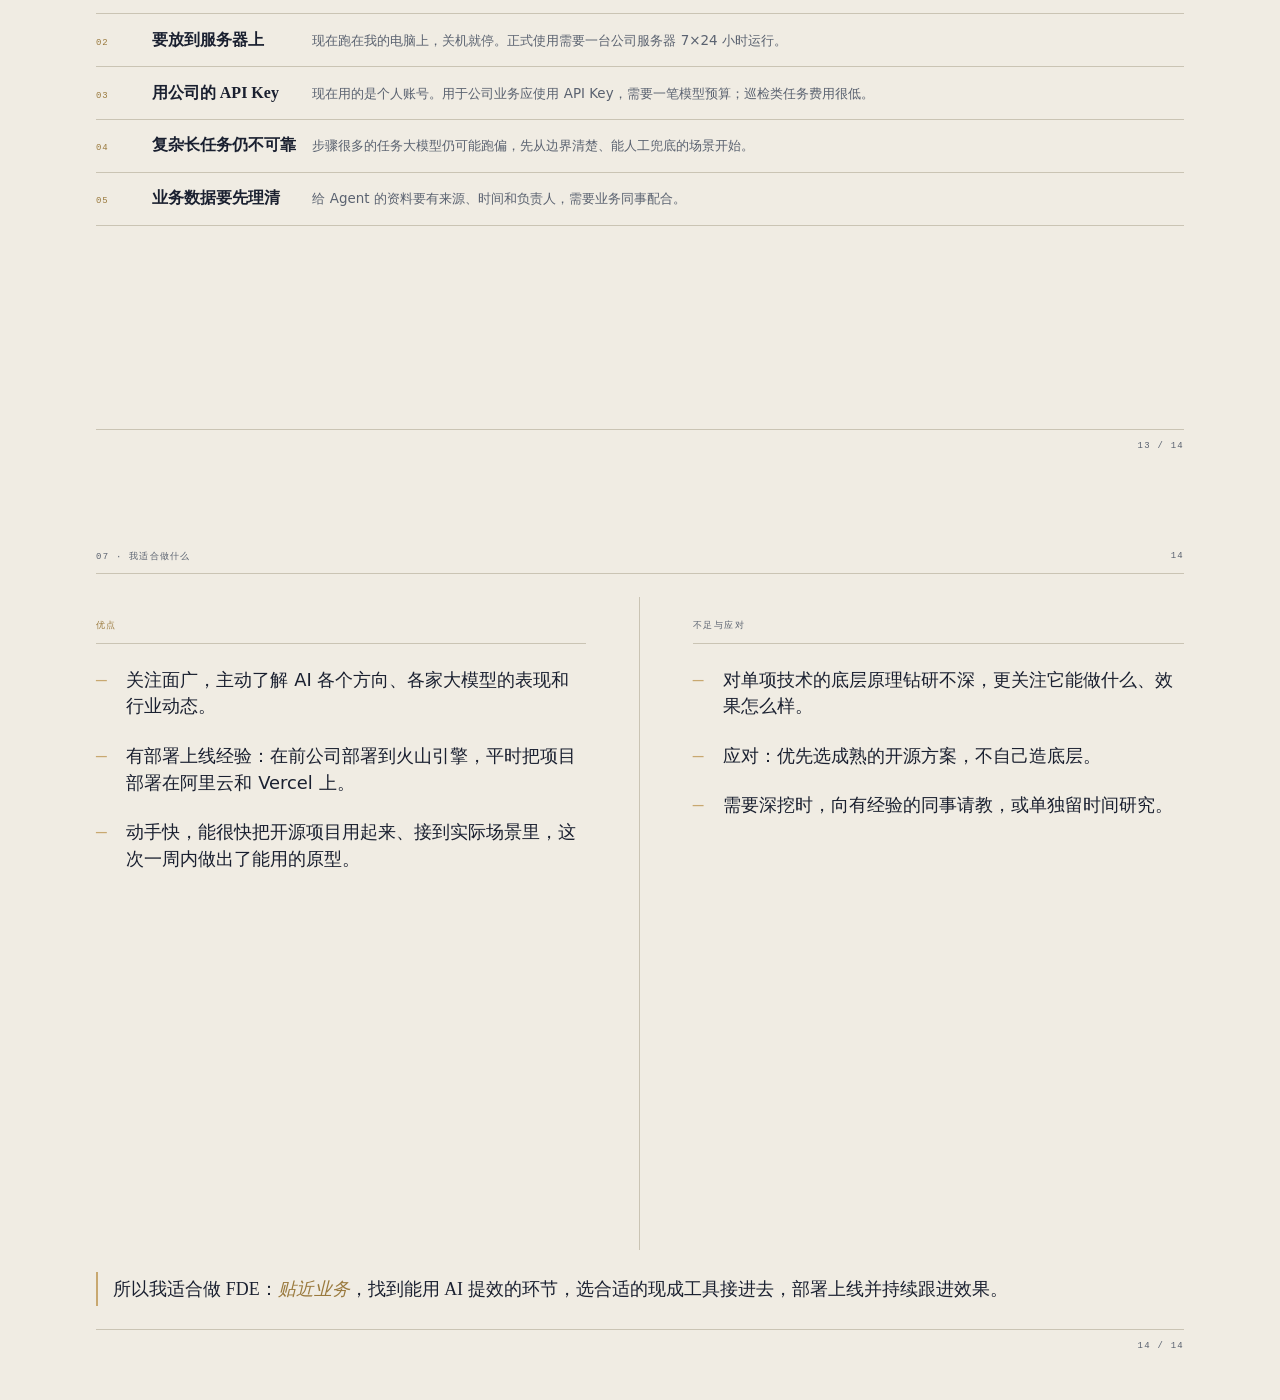
==== commit 3337622e: "删除最后两页，页码改为 14 页 删掉"下一步"和"结尾：需要的支持"两页，总页数从 16 变成 14，{{N}} 页码自动跟着重新计算。  Co-Authored-By: Claude Sonnet" ====
--- a/2026-11-week1-agent-hub/index.html
+++ b/2026-11-week1-agent-hub/index.html
@@ -2607,7 +2607,7 @@
   </div>
   <div class="slide-foot">
     <span class="label muted"></span>
-    <span class="label muted">02 / 16</span>
+    <span class="label muted">02 / 14</span>
   </div>
   <div class="slide-edit-layer" aria-hidden="true"></div>
 </section>
@@ -2653,7 +2653,7 @@
   </div>
   <div class="slide-foot">
     <span class="label muted"></span>
-    <span class="label muted">04 / 16</span>
+    <span class="label muted">04 / 14</span>
   </div>
   <div class="slide-edit-layer" aria-hidden="true"></div>
 </section>
@@ -2701,7 +2701,7 @@
   </div>
   <footer class="slide-foot">
     <span class="label" style="color: var(--c-fg-light-2)" data-edit-slot="s4-slot-13" data-slot-type="text" data-slot-label="第一周工作汇报" data-slot-locked-layout="true">第一周工作汇报</span>
-    <span class="label" style="color: var(--c-fg-light-2)">05 / 16</span>
+    <span class="label" style="color: var(--c-fg-light-2)">05 / 14</span>
   </footer>
   <div class="slide-edit-layer" aria-hidden="true"></div>
 </section>
@@ -2728,7 +2728,7 @@
   </div>
   <div class="slide-foot">
     <span class="label" style="color: var(--c-fg-light-2)"></span>
-    <span class="label" style="color: var(--c-fg-light-2)">06 / 16</span>
+    <span class="label" style="color: var(--c-fg-light-2)">06 / 14</span>
   </div>
   <div class="slide-edit-layer" aria-hidden="true"></div>
 </section>
@@ -2787,7 +2787,7 @@
   </div>
   <div class="slide-foot">
     <span class="label muted"></span>
-    <span class="label muted">08 / 16</span>
+    <span class="label muted">08 / 14</span>
   </div>
   <div class="slide-edit-layer" aria-hidden="true"></div>
 </section>
@@ -2817,7 +2817,7 @@
   </div>
   <div class="slide-foot">
     <span class="label" style="color: var(--c-fg-light-2)"></span>
-    <span class="label" style="color: var(--c-fg-light-2)">09 / 16</span>
+    <span class="label" style="color: var(--c-fg-light-2)">09 / 14</span>
   </div>
   <div class="slide-edit-layer" aria-hidden="true"></div>
 </section>
@@ -2842,7 +2842,7 @@
   </div>
   <div class="slide-foot">
     <span class="label muted"></span>
-    <span class="label muted">10 / 16</span>
+    <span class="label muted">10 / 14</span>
   </div>
   <div class="slide-edit-layer" aria-hidden="true"></div>
 </section>
@@ -2868,7 +2868,7 @@
   </div>
   <div class="slide-foot">
     <span class="label" style="color: var(--c-fg-light-2)"></span>
-    <span class="label" style="color: var(--c-fg-light-2)">11 / 16</span>
+    <span class="label" style="color: var(--c-fg-light-2)">11 / 14</span>
   </div>
   <div class="slide-edit-layer" aria-hidden="true"></div>
 </section>
@@ -2904,7 +2904,7 @@
   </div>
   <div class="slide-foot">
     <span class="label muted"></span>
-    <span class="label muted">12 / 16</span>
+    <span class="label muted">12 / 14</span>
   </div>
   <div class="slide-edit-layer" aria-hidden="true"></div>
 </section>
@@ -2928,7 +2928,7 @@
   </div>
   <div class="slide-foot">
     <span class="label" style="color: var(--c-fg-light-2)"></span>
-    <span class="label" style="color: var(--c-fg-light-2)">13 / 16</span>
+    <span class="label" style="color: var(--c-fg-light-2)">13 / 14</span>
   </div>
   <div class="slide-edit-layer" aria-hidden="true"></div>
 </section>
@@ -2961,51 +2961,7 @@
   </div>
   <div class="slide-foot">
     <span class="label muted"></span>
-    <span class="label muted">14 / 16</span>
-  </div>
-  <div class="slide-edit-layer" aria-hidden="true"></div>
-</section>
-
-
-<!-- 15 下一步 -->
-<section id="slide-14" data-template-slide-index="15" class="slide light slide--vtimeline">
-  <div class="slide-chrome">
-    <span class="label muted" data-edit-slot="s14-slot-1" data-slot-type="text" data-slot-label="08 · 下一步" data-slot-locked-layout="true">08 · 下一步</span>
-    <span class="label muted">15</span>
-  </div>
-  <h2 class="vt-hl" data-anim="fade-up" data-delay="1" data-edit-slot="s14-slot-2" data-slot-type="text" data-slot-label="先小范围试点，跑稳了再放开" data-slot-locked-layout="true">先小范围试点，<em>跑稳了再放开</em></h2>
-  <div class="vtimeline" data-anim="fade-up" data-delay="2">
-    <div class="vt-date" data-edit-slot="s14-slot-3" data-slot-type="text" data-slot-label="第 1 步" data-slot-locked-layout="true">第 1 步</div>
-    <div class="vt-spine"></div>
-    <div class="vt-content"><div class="vt-title" data-edit-slot="s14-slot-4" data-slot-type="text" data-slot-label="和您确定试点场景" data-slot-locked-layout="true">和您确定试点场景</div><p class="vt-body" data-edit-slot="s14-slot-5" data-slot-type="text" data-slot-label="从能力清单里挑 1 到 2 个，或您指一个业务上最费人力的环节。" data-slot-locked-layout="true">从能力清单里挑 1 到 2 个，或您指一个业务上最费人力的环节。</p></div>
-    <div class="vt-date" data-edit-slot="s14-slot-6" data-slot-type="text" data-slot-label="第 2 步" data-slot-locked-layout="true">第 2 步</div>
-    <div class="vt-spine"></div>
-    <div class="vt-content"><div class="vt-title" data-edit-slot="s14-slot-7" data-slot-type="text" data-slot-label="了解业务流程" data-slot-locked-layout="true">了解业务流程</div><p class="vt-body" data-edit-slot="s14-slot-8" data-slot-type="text" data-slot-label="弄清现在怎么做、哪里最耗时、哪些步骤必须有人确认。" data-slot-locked-layout="true">弄清现在怎么做、哪里最耗时、哪些步骤必须<em>有人确认</em>。</p></div>
-    <div class="vt-date" data-edit-slot="s14-slot-9" data-slot-type="text" data-slot-label="第 3 步" data-slot-locked-layout="true">第 3 步</div>
-    <div class="vt-spine"></div>
-    <div class="vt-content"><div class="vt-title" data-edit-slot="s14-slot-10" data-slot-type="text" data-slot-label="准备运行条件" data-slot-locked-layout="true">准备运行条件</div><p class="vt-body" data-edit-slot="s14-slot-11" data-slot-type="text" data-slot-label="一台服务器、企业微信机器人或自建应用权限、大模型 API 预算。" data-slot-locked-layout="true">一台服务器、企业微信机器人或自建应用权限、大模型 API 预算。</p></div>
-    <div class="vt-date" data-edit-slot="s14-slot-12" data-slot-type="text" data-slot-label="第 4 步" data-slot-locked-layout="true">第 4 步</div>
-    <div class="vt-spine"></div>
-    <div class="vt-content"><div class="vt-title" data-edit-slot="s14-slot-13" data-slot-type="text" data-slot-label="小范围试运行" data-slot-locked-layout="true">小范围试运行</div><p class="vt-body" data-edit-slot="s14-slot-14" data-slot-type="text" data-slot-label="先只读、只通知，确认效果后再逐步放开权限。" data-slot-locked-layout="true">先只读、只通知，确认效果后再逐步放开权限。</p></div>
-  </div>
-  <div class="slide-foot">
-    <span class="label muted"></span>
-    <span class="label muted">15 / 16</span>
-  </div>
-  <div class="slide-edit-layer" aria-hidden="true"></div>
-</section>
-
-
-<!-- 16 结尾：需要的支持 -->
-<section id="slide-15" data-template-slide-index="16" class="slide light slide--end">
-  <div class="kicker" data-anim="fade-in" data-delay="0" data-edit-slot="s15-slot-1" data-slot-type="text" data-slot-label="需要您的支持" data-slot-locked-layout="true">需要您的支持</div>
-  <div class="rule" data-anim="reveal-right" data-delay="1"></div>
-  <h1 class="h1" style="max-width: 66%" data-anim="fade-up" data-delay="2" data-edit-slot="s15-slot-2" data-slot-type="text" data-slot-label="先定一个场景，小范围跑起来。" data-slot-locked-layout="true">先定一个场景，<em>小范围</em>跑起来。</h1>
-  <div class="ask-row" data-anim="fade-up" data-delay="3">
-    <span data-edit-slot="s15-slot-3" data-slot-type="text" data-slot-label="试点场景" data-slot-locked-layout="true">试点场景</span>
-    <span data-edit-slot="s15-slot-4" data-slot-type="text" data-slot-label="一台服务器" data-slot-locked-layout="true">一台服务器</span>
-    <span data-edit-slot="s15-slot-5" data-slot-type="text" data-slot-label="企业微信权限" data-slot-locked-layout="true">企业微信权限</span>
-    <span data-edit-slot="s15-slot-6" data-slot-type="text" data-slot-label="大模型 API 预算" data-slot-locked-layout="true">大模型 API 预算</span>
+    <span class="label muted">14 / 14</span>
   </div>
   <div class="slide-edit-layer" aria-hidden="true"></div>
 </section>
